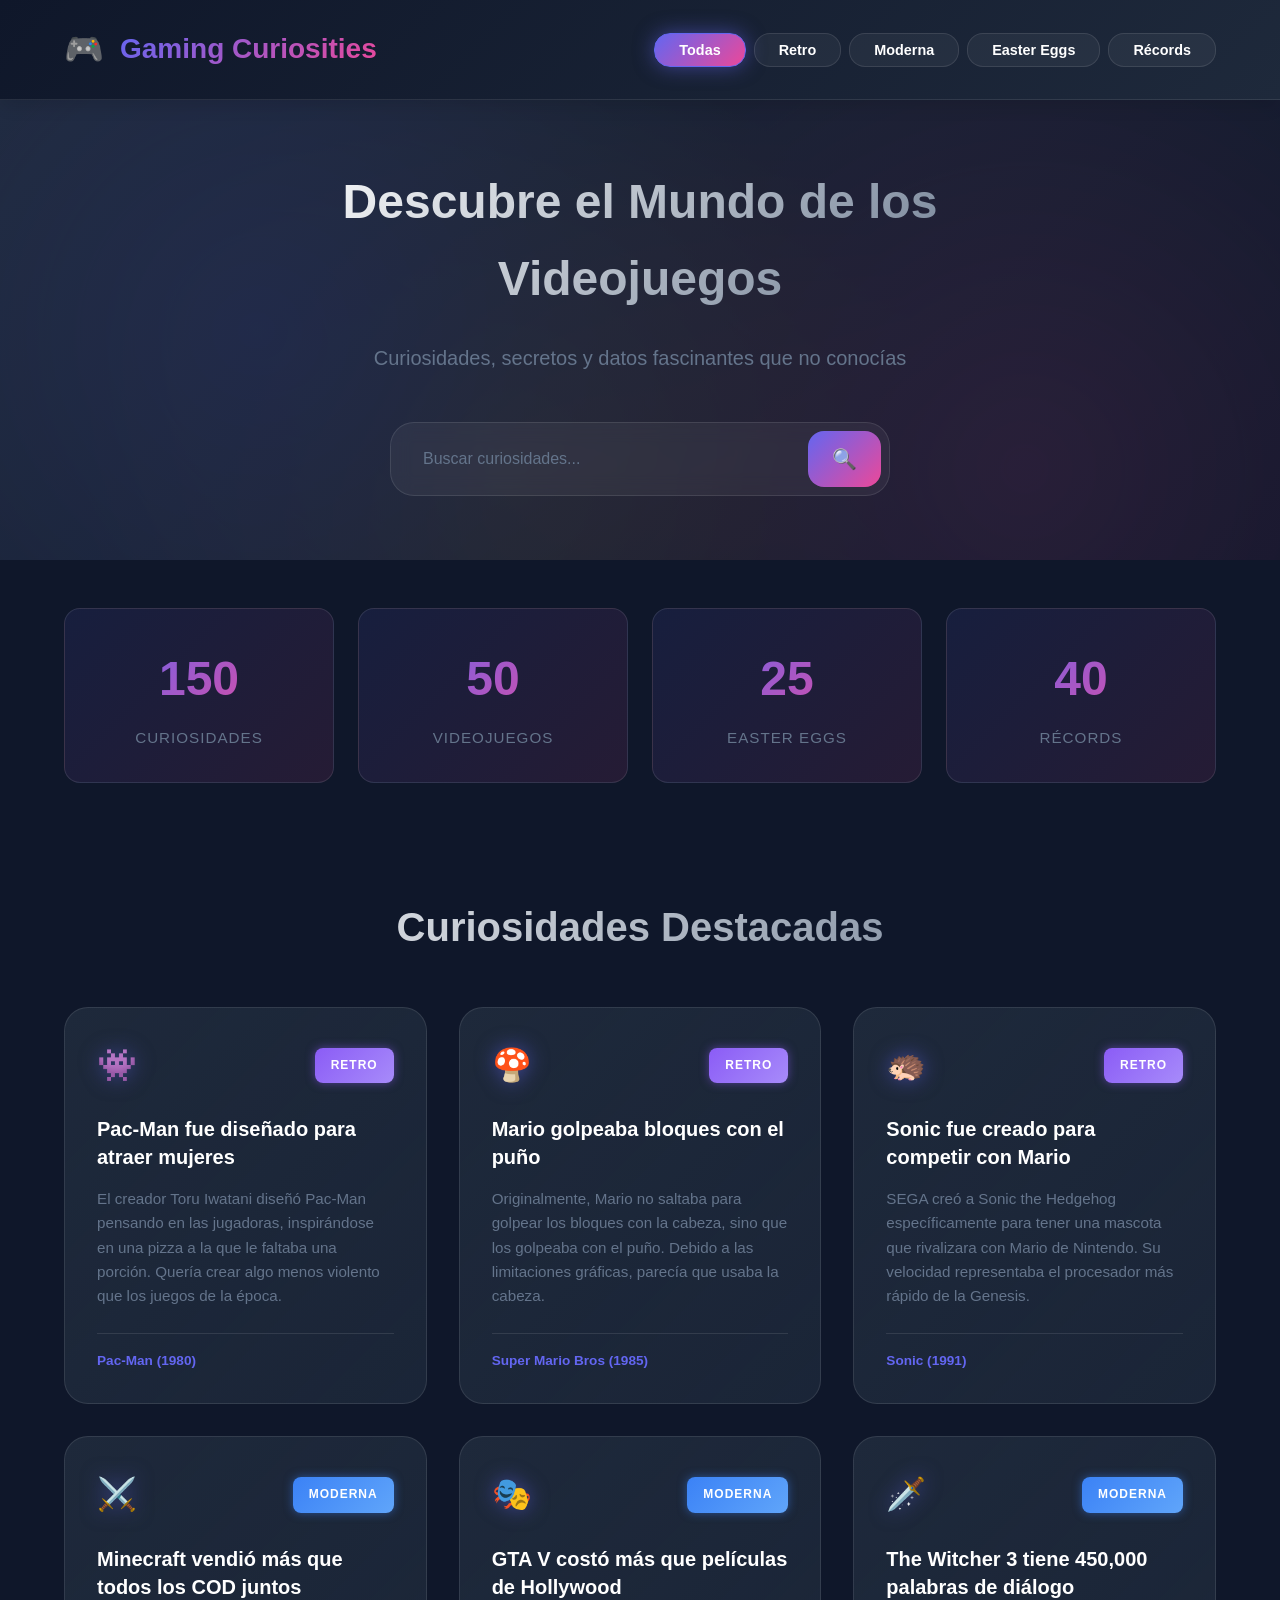
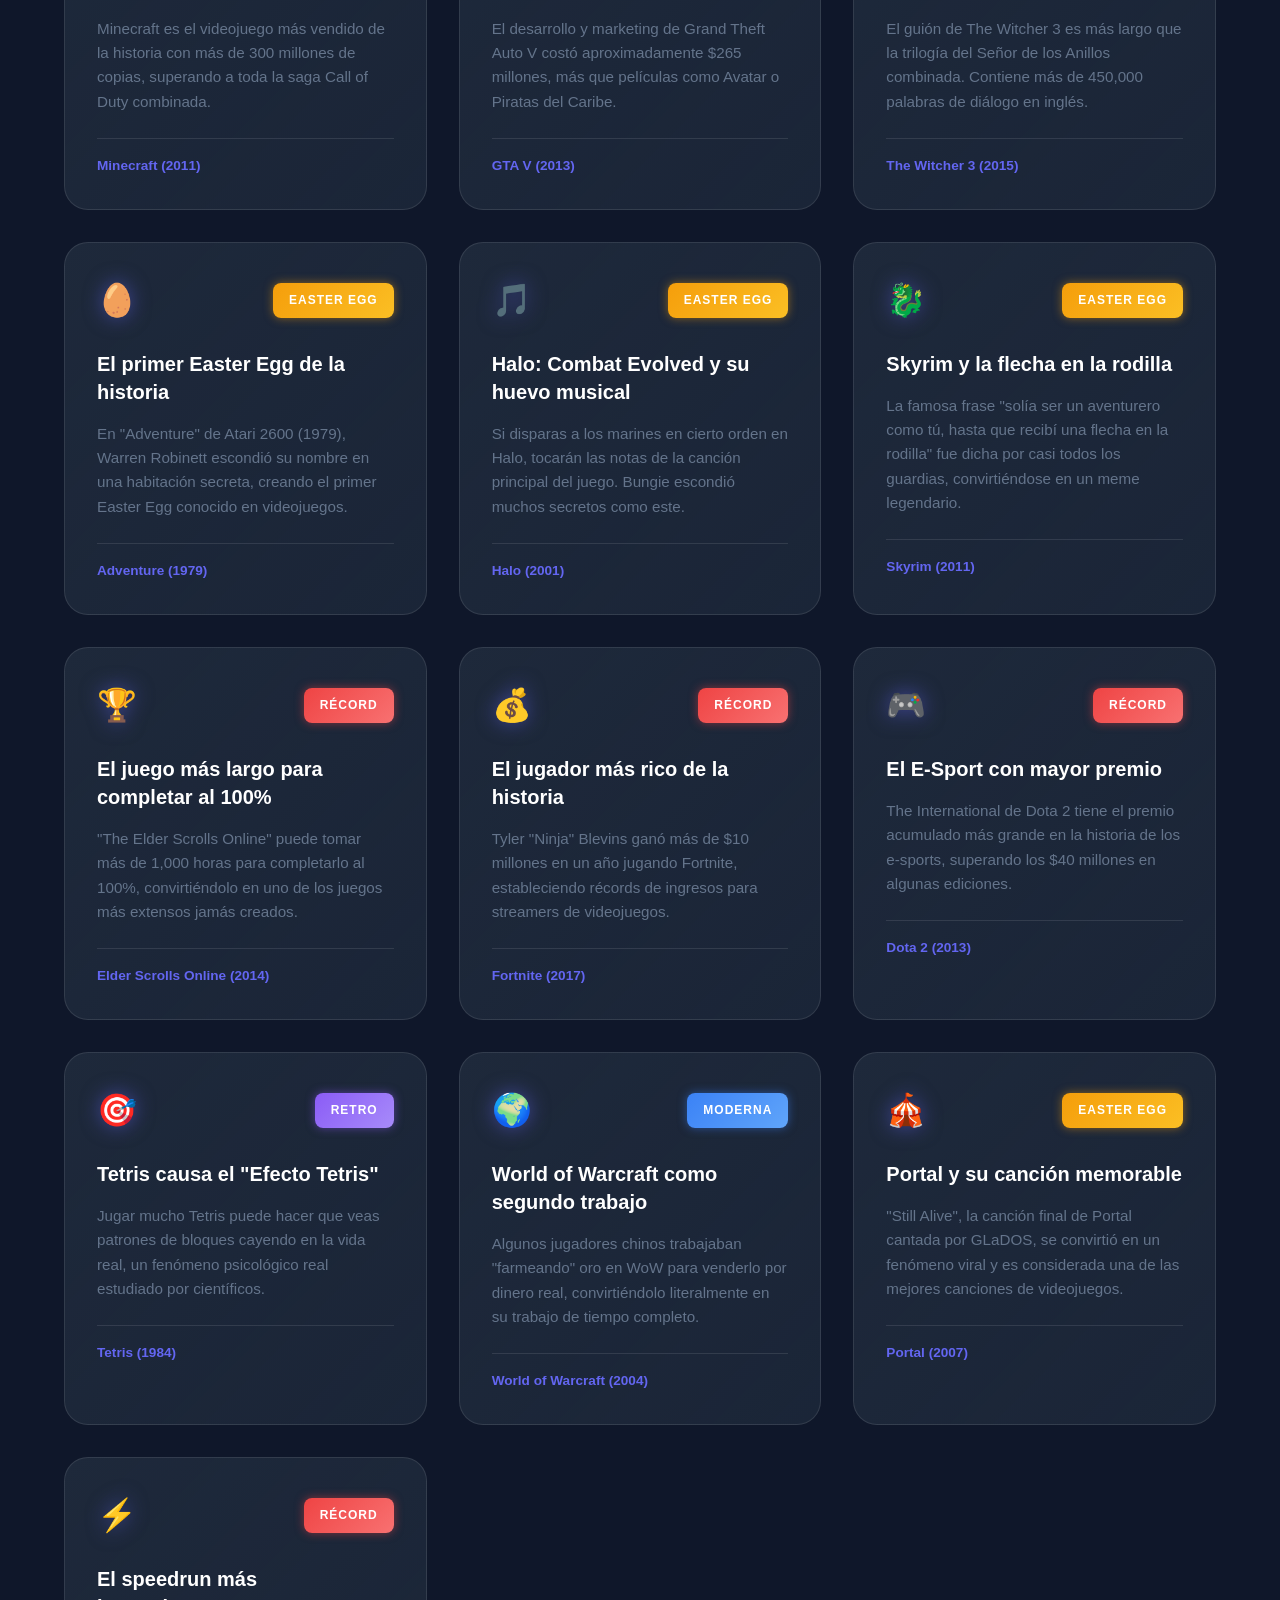
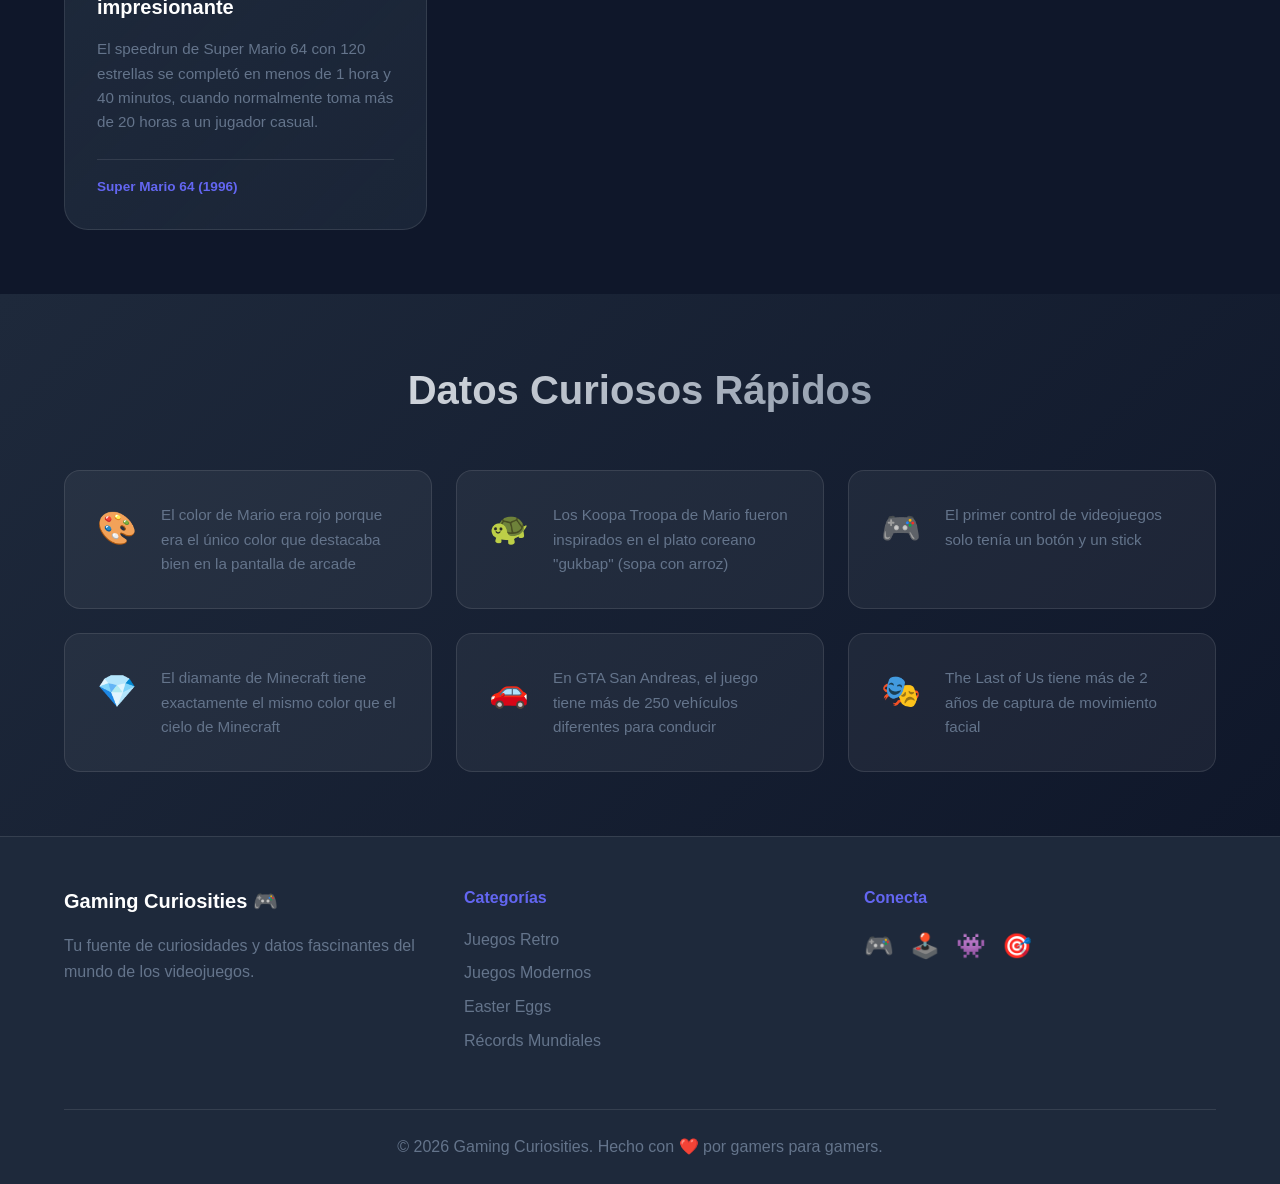
==== index.html @ dd55f145 "Agregar juegos: BLOOD RITE, PRISMA y web de curiosidades" ====
<!DOCTYPE html>
<html lang="es">
<head>
    <meta charset="UTF-8">
    <meta name="viewport" content="width=device-width, initial-scale=1.0">
    <title>Curiosidades de Videojuegos 🎮</title>
    <link rel="stylesheet" href="styles.css">
</head>
<body>
    <!-- Header -->
    <header class="header">
        <div class="container">
            <div class="logo">
                <span class="icon">🎮</span>
                <h1>Gaming Curiosities</h1>
            </div>
            <nav class="nav">
                <button class="nav-btn active" data-category="all">Todas</button>
                <button class="nav-btn" data-category="retro">Retro</button>
                <button class="nav-btn" data-category="moderna">Moderna</button>
                <button class="nav-btn" data-category="easter-eggs">Easter Eggs</button>
                <button class="nav-btn" data-category="records">Récords</button>
            </nav>
        </div>
    </header>

    <!-- Hero Section -->
    <section class="hero">
        <div class="hero-content">
            <h2 class="hero-title">Descubre el Mundo de los Videojuegos</h2>
            <p class="hero-subtitle">Curiosidades, secretos y datos fascinantes que no conocías</p>
            <div class="search-box">
                <input type="text" id="searchInput" placeholder="Buscar curiosidades..." />
                <button id="searchBtn">🔍</button>
            </div>
        </div>
        <div class="hero-background"></div>
    </section>

    <!-- Stats Section -->
    <section class="stats">
        <div class="container">
            <div class="stat-item">
                <span class="stat-number" data-target="150">0</span>
                <span class="stat-label">Curiosidades</span>
            </div>
            <div class="stat-item">
                <span class="stat-number" data-target="50">0</span>
                <span class="stat-label">Videojuegos</span>
            </div>
            <div class="stat-item">
                <span class="stat-number" data-target="25">0</span>
                <span class="stat-label">Easter Eggs</span>
            </div>
            <div class="stat-item">
                <span class="stat-number" data-target="40">0</span>
                <span class="stat-label">Récords</span>
            </div>
        </div>
    </section>

    <!-- Curiosities Grid -->
    <section class="curiosities">
        <div class="container">
            <h2 class="section-title">Curiosidades Destacadas</h2>
            
            <div class="grid" id="curiositiesGrid">
                <!-- Retro Gaming -->
                <div class="card" data-category="retro">
                    <div class="card-header">
                        <span class="card-icon">👾</span>
                        <span class="card-tag retro">Retro</span>
                    </div>
                    <h3 class="card-title">Pac-Man fue diseñado para atraer mujeres</h3>
                    <p class="card-description">
                        El creador Toru Iwatani diseñó Pac-Man pensando en las jugadoras, inspirándose en una pizza a la que le faltaba una porción. Quería crear algo menos violento que los juegos de la época.
                    </p>
                    <div class="card-footer">
                        <span class="game-name">Pac-Man (1980)</span>
                    </div>
                </div>

                <div class="card" data-category="retro">
                    <div class="card-header">
                        <span class="card-icon">🍄</span>
                        <span class="card-tag retro">Retro</span>
                    </div>
                    <h3 class="card-title">Mario golpeaba bloques con el puño</h3>
                    <p class="card-description">
                        Originalmente, Mario no saltaba para golpear los bloques con la cabeza, sino que los golpeaba con el puño. Debido a las limitaciones gráficas, parecía que usaba la cabeza.
                    </p>
                    <div class="card-footer">
                        <span class="game-name">Super Mario Bros (1985)</span>
                    </div>
                </div>

                <div class="card" data-category="retro">
                    <div class="card-header">
                        <span class="card-icon">🦔</span>
                        <span class="card-tag retro">Retro</span>
                    </div>
                    <h3 class="card-title">Sonic fue creado para competir con Mario</h3>
                    <p class="card-description">
                        SEGA creó a Sonic the Hedgehog específicamente para tener una mascota que rivalizara con Mario de Nintendo. Su velocidad representaba el procesador más rápido de la Genesis.
                    </p>
                    <div class="card-footer">
                        <span class="game-name">Sonic (1991)</span>
                    </div>
                </div>

                <!-- Modern Gaming -->
                <div class="card" data-category="moderna">
                    <div class="card-header">
                        <span class="card-icon">⚔️</span>
                        <span class="card-tag moderna">Moderna</span>
                    </div>
                    <h3 class="card-title">Minecraft vendió más que todos los COD juntos</h3>
                    <p class="card-description">
                        Minecraft es el videojuego más vendido de la historia con más de 300 millones de copias, superando a toda la saga Call of Duty combinada.
                    </p>
                    <div class="card-footer">
                        <span class="game-name">Minecraft (2011)</span>
                    </div>
                </div>

                <div class="card" data-category="moderna">
                    <div class="card-header">
                        <span class="card-icon">🎭</span>
                        <span class="card-tag moderna">Moderna</span>
                    </div>
                    <h3 class="card-title">GTA V costó más que películas de Hollywood</h3>
                    <p class="card-description">
                        El desarrollo y marketing de Grand Theft Auto V costó aproximadamente $265 millones, más que películas como Avatar o Piratas del Caribe.
                    </p>
                    <div class="card-footer">
                        <span class="game-name">GTA V (2013)</span>
                    </div>
                </div>

                <div class="card" data-category="moderna">
                    <div class="card-header">
                        <span class="card-icon">🗡️</span>
                        <span class="card-tag moderna">Moderna</span>
                    </div>
                    <h3 class="card-title">The Witcher 3 tiene 450,000 palabras de diálogo</h3>
                    <p class="card-description">
                        El guión de The Witcher 3 es más largo que la trilogía del Señor de los Anillos combinada. Contiene más de 450,000 palabras de diálogo en inglés.
                    </p>
                    <div class="card-footer">
                        <span class="game-name">The Witcher 3 (2015)</span>
                    </div>
                </div>

                <!-- Easter Eggs -->
                <div class="card" data-category="easter-eggs">
                    <div class="card-header">
                        <span class="card-icon">🥚</span>
                        <span class="card-tag easter">Easter Egg</span>
                    </div>
                    <h3 class="card-title">El primer Easter Egg de la historia</h3>
                    <p class="card-description">
                        En "Adventure" de Atari 2600 (1979), Warren Robinett escondió su nombre en una habitación secreta, creando el primer Easter Egg conocido en videojuegos.
                    </p>
                    <div class="card-footer">
                        <span class="game-name">Adventure (1979)</span>
                    </div>
                </div>

                <div class="card" data-category="easter-eggs">
                    <div class="card-header">
                        <span class="card-icon">🎵</span>
                        <span class="card-tag easter">Easter Egg</span>
                    </div>
                    <h3 class="card-title">Halo: Combat Evolved y su huevo musical</h3>
                    <p class="card-description">
                        Si disparas a los marines en cierto orden en Halo, tocarán las notas de la canción principal del juego. Bungie escondió muchos secretos como este.
                    </p>
                    <div class="card-footer">
                        <span class="game-name">Halo (2001)</span>
                    </div>
                </div>

                <div class="card" data-category="easter-eggs">
                    <div class="card-header">
                        <span class="card-icon">🐉</span>
                        <span class="card-tag easter">Easter Egg</span>
                    </div>
                    <h3 class="card-title">Skyrim y la flecha en la rodilla</h3>
                    <p class="card-description">
                        La famosa frase "solía ser un aventurero como tú, hasta que recibí una flecha en la rodilla" fue dicha por casi todos los guardias, convirtiéndose en un meme legendario.
                    </p>
                    <div class="card-footer">
                        <span class="game-name">Skyrim (2011)</span>
                    </div>
                </div>

                <!-- Records -->
                <div class="card" data-category="records">
                    <div class="card-header">
                        <span class="card-icon">🏆</span>
                        <span class="card-tag record">Récord</span>
                    </div>
                    <h3 class="card-title">El juego más largo para completar al 100%</h3>
                    <p class="card-description">
                        "The Elder Scrolls Online" puede tomar más de 1,000 horas para completarlo al 100%, convirtiéndolo en uno de los juegos más extensos jamás creados.
                    </p>
                    <div class="card-footer">
                        <span class="game-name">Elder Scrolls Online (2014)</span>
                    </div>
                </div>

                <div class="card" data-category="records">
                    <div class="card-header">
                        <span class="card-icon">💰</span>
                        <span class="card-tag record">Récord</span>
                    </div>
                    <h3 class="card-title">El jugador más rico de la historia</h3>
                    <p class="card-description">
                        Tyler "Ninja" Blevins ganó más de $10 millones en un año jugando Fortnite, estableciendo récords de ingresos para streamers de videojuegos.
                    </p>
                    <div class="card-footer">
                        <span class="game-name">Fortnite (2017)</span>
                    </div>
                </div>

                <div class="card" data-category="records">
                    <div class="card-header">
                        <span class="card-icon">🎮</span>
                        <span class="card-tag record">Récord</span>
                    </div>
                    <h3 class="card-title">El E-Sport con mayor premio</h3>
                    <p class="card-description">
                        The International de Dota 2 tiene el premio acumulado más grande en la historia de los e-sports, superando los $40 millones en algunas ediciones.
                    </p>
                    <div class="card-footer">
                        <span class="game-name">Dota 2 (2013)</span>
                    </div>
                </div>

                <!-- More curiosities -->
                <div class="card" data-category="retro">
                    <div class="card-header">
                        <span class="card-icon">🎯</span>
                        <span class="card-tag retro">Retro</span>
                    </div>
                    <h3 class="card-title">Tetris causa el "Efecto Tetris"</h3>
                    <p class="card-description">
                        Jugar mucho Tetris puede hacer que veas patrones de bloques cayendo en la vida real, un fenómeno psicológico real estudiado por científicos.
                    </p>
                    <div class="card-footer">
                        <span class="game-name">Tetris (1984)</span>
                    </div>
                </div>

                <div class="card" data-category="moderna">
                    <div class="card-header">
                        <span class="card-icon">🌍</span>
                        <span class="card-tag moderna">Moderna</span>
                    </div>
                    <h3 class="card-title">World of Warcraft como segundo trabajo</h3>
                    <p class="card-description">
                        Algunos jugadores chinos trabajaban "farmeando" oro en WoW para venderlo por dinero real, convirtiéndolo literalmente en su trabajo de tiempo completo.
                    </p>
                    <div class="card-footer">
                        <span class="game-name">World of Warcraft (2004)</span>
                    </div>
                </div>

                <div class="card" data-category="easter-eggs">
                    <div class="card-header">
                        <span class="card-icon">🎪</span>
                        <span class="card-tag easter">Easter Egg</span>
                    </div>
                    <h3 class="card-title">Portal y su canción memorable</h3>
                    <p class="card-description">
                        "Still Alive", la canción final de Portal cantada por GLaDOS, se convirtió en un fenómeno viral y es considerada una de las mejores canciones de videojuegos.
                    </p>
                    <div class="card-footer">
                        <span class="game-name">Portal (2007)</span>
                    </div>
                </div>

                <div class="card" data-category="records">
                    <div class="card-header">
                        <span class="card-icon">⚡</span>
                        <span class="card-tag record">Récord</span>
                    </div>
                    <h3 class="card-title">El speedrun más impresionante</h3>
                    <p class="card-description">
                        El speedrun de Super Mario 64 con 120 estrellas se completó en menos de 1 hora y 40 minutos, cuando normalmente toma más de 20 horas a un jugador casual.
                    </p>
                    <div class="card-footer">
                        <span class="game-name">Super Mario 64 (1996)</span>
                    </div>
                </div>
            </div>

            <div class="no-results" id="noResults" style="display: none;">
                <span class="no-results-icon">🔍</span>
                <h3>No se encontraron curiosidades</h3>
                <p>Intenta con otros términos de búsqueda</p>
            </div>
        </div>
    </section>

    <!-- Fun Facts Section -->
    <section class="fun-facts">
        <div class="container">
            <h2 class="section-title">Datos Curiosos Rápidos</h2>
            <div class="facts-grid">
                <div class="fact-item">
                    <span class="fact-icon">🎨</span>
                    <p>El color de Mario era rojo porque era el único color que destacaba bien en la pantalla de arcade</p>
                </div>
                <div class="fact-item">
                    <span class="fact-icon">🐢</span>
                    <p>Los Koopa Troopa de Mario fueron inspirados en el plato coreano "gukbap" (sopa con arroz)</p>
                </div>
                <div class="fact-item">
                    <span class="fact-icon">🎮</span>
                    <p>El primer control de videojuegos solo tenía un botón y un stick</p>
                </div>
                <div class="fact-item">
                    <span class="fact-icon">💎</span>
                    <p>El diamante de Minecraft tiene exactamente el mismo color que el cielo de Minecraft</p>
                </div>
                <div class="fact-item">
                    <span class="fact-icon">🚗</span>
                    <p>En GTA San Andreas, el juego tiene más de 250 vehículos diferentes para conducir</p>
                </div>
                <div class="fact-item">
                    <span class="fact-icon">🎭</span>
                    <p>The Last of Us tiene más de 2 años de captura de movimiento facial</p>
                </div>
            </div>
        </div>
    </section>

    <!-- Footer -->
    <footer class="footer">
        <div class="container">
            <div class="footer-content">
                <div class="footer-section">
                    <h3>Gaming Curiosities 🎮</h3>
                    <p>Tu fuente de curiosidades y datos fascinantes del mundo de los videojuegos.</p>
                </div>
                <div class="footer-section">
                    <h4>Categorías</h4>
                    <ul>
                        <li>Juegos Retro</li>
                        <li>Juegos Modernos</li>
                        <li>Easter Eggs</li>
                        <li>Récords Mundiales</li>
                    </ul>
                </div>
                <div class="footer-section">
                    <h4>Conecta</h4>
                    <div class="social-icons">
                        <span class="social-icon">🎮</span>
                        <span class="social-icon">🕹️</span>
                        <span class="social-icon">👾</span>
                        <span class="social-icon">🎯</span>
                    </div>
                </div>
            </div>
            <div class="footer-bottom">
                <p>&copy; 2026 Gaming Curiosities. Hecho con ❤️ por gamers para gamers.</p>
            </div>
        </div>
    </footer>

    <script src="script.js"></script>
</body>
</html>
---- styles.css ----
/* ===== RESET & BASE STYLES ===== */
* {
    margin: 0;
    padding: 0;
    box-sizing: border-box;
}

:root {
    /* Colors */
    --primary: #6366f1;
    --primary-dark: #4f46e5;
    --secondary: #ec4899;
    --accent: #f59e0b;
    --success: #10b981;
    --dark: #0f172a;
    --dark-light: #1e293b;
    --gray: #64748b;
    --light: #f1f5f9;
    --white: #ffffff;
    
    /* Category colors */
    --retro: #8b5cf6;
    --moderna: #3b82f6;
    --easter: #f59e0b;
    --record: #ef4444;
    
    /* Spacing */
    --spacing-xs: 0.5rem;
    --spacing-sm: 1rem;
    --spacing-md: 1.5rem;
    --spacing-lg: 2rem;
    --spacing-xl: 3rem;
    --spacing-2xl: 4rem;
    
    /* Typography */
    --font-primary: -apple-system, BlinkMacSystemFont, 'Segoe UI', Roboto, Oxygen, Ubuntu, Cantarell, sans-serif;
    
    /* Shadows */
    --shadow-sm: 0 1px 2px 0 rgb(0 0 0 / 0.05);
    --shadow-md: 0 4px 6px -1px rgb(0 0 0 / 0.1);
    --shadow-lg: 0 10px 15px -3px rgb(0 0 0 / 0.1);
    --shadow-xl: 0 20px 25px -5px rgb(0 0 0 / 0.1);
    
    /* Border radius */
    --radius-sm: 0.375rem;
    --radius-md: 0.5rem;
    --radius-lg: 1rem;
    --radius-xl: 1.5rem;
    
    /* Transitions */
    --transition: all 0.3s cubic-bezier(0.4, 0, 0.2, 1);
}

body {
    font-family: var(--font-primary);
    background: var(--dark);
    color: var(--white);
    line-height: 1.6;
    overflow-x: hidden;
}

.container {
    max-width: 1200px;
    margin: 0 auto;
    padding: 0 var(--spacing-md);
}

/* ===== HEADER ===== */
.header {
    background: linear-gradient(135deg, var(--dark) 0%, var(--dark-light) 100%);
    padding: var(--spacing-md) 0;
    position: sticky;
    top: 0;
    z-index: 1000;
    backdrop-filter: blur(10px);
    border-bottom: 1px solid rgba(255, 255, 255, 0.1);
    box-shadow: var(--shadow-lg);
}

.header .container {
    display: flex;
    justify-content: space-between;
    align-items: center;
    flex-wrap: wrap;
    gap: var(--spacing-md);
}

.logo {
    display: flex;
    align-items: center;
    gap: var(--spacing-sm);
}

.logo .icon {
    font-size: 2rem;
    animation: float 3s ease-in-out infinite;
}

@keyframes float {
    0%, 100% { transform: translateY(0px); }
    50% { transform: translateY(-10px); }
}

.logo h1 {
    font-size: 1.75rem;
    font-weight: 800;
    background: linear-gradient(135deg, var(--primary) 0%, var(--secondary) 100%);
    -webkit-background-clip: text;
    -webkit-text-fill-color: transparent;
    background-clip: text;
}

.nav {
    display: flex;
    gap: var(--spacing-xs);
    flex-wrap: wrap;
}

.nav-btn {
    background: rgba(255, 255, 255, 0.05);
    border: 1px solid rgba(255, 255, 255, 0.1);
    color: var(--white);
    padding: var(--spacing-xs) var(--spacing-md);
    border-radius: var(--radius-lg);
    cursor: pointer;
    font-size: 0.9rem;
    font-weight: 600;
    transition: var(--transition);
    position: relative;
    overflow: hidden;
}

.nav-btn::before {
    content: '';
    position: absolute;
    top: 0;
    left: -100%;
    width: 100%;
    height: 100%;
    background: linear-gradient(90deg, transparent, rgba(255, 255, 255, 0.1), transparent);
    transition: left 0.5s;
}

.nav-btn:hover::before {
    left: 100%;
}

.nav-btn:hover {
    background: rgba(255, 255, 255, 0.1);
    border-color: var(--primary);
    transform: translateY(-2px);
}

.nav-btn.active {
    background: linear-gradient(135deg, var(--primary) 0%, var(--secondary) 100%);
    border-color: var(--primary);
    box-shadow: 0 0 20px rgba(99, 102, 241, 0.5);
}

/* ===== HERO SECTION ===== */
.hero {
    position: relative;
    padding: var(--spacing-2xl) 0;
    background: linear-gradient(135deg, var(--dark-light) 0%, var(--dark) 100%);
    overflow: hidden;
}

.hero-background {
    position: absolute;
    top: 0;
    left: 0;
    width: 100%;
    height: 100%;
    opacity: 0.1;
    background: 
        radial-gradient(circle at 20% 50%, var(--primary) 0%, transparent 50%),
        radial-gradient(circle at 80% 80%, var(--secondary) 0%, transparent 50%),
        radial-gradient(circle at 40% 80%, var(--accent) 0%, transparent 50%);
    animation: pulse 10s ease-in-out infinite;
}

@keyframes pulse {
    0%, 100% { opacity: 0.1; }
    50% { opacity: 0.2; }
}

.hero-content {
    position: relative;
    z-index: 1;
    text-align: center;
    max-width: 800px;
    margin: 0 auto;
    padding: 0 var(--spacing-md);
}

.hero-title {
    font-size: 3rem;
    font-weight: 900;
    margin-bottom: var(--spacing-md);
    background: linear-gradient(135deg, var(--white) 0%, var(--gray) 100%);
    -webkit-background-clip: text;
    -webkit-text-fill-color: transparent;
    background-clip: text;
    animation: slideDown 0.8s ease-out;
}

@keyframes slideDown {
    from {
        opacity: 0;
        transform: translateY(-30px);
    }
    to {
        opacity: 1;
        transform: translateY(0);
    }
}

.hero-subtitle {
    font-size: 1.25rem;
    color: var(--gray);
    margin-bottom: var(--spacing-xl);
    animation: slideDown 0.8s ease-out 0.2s both;
}

.search-box {
    display: flex;
    max-width: 500px;
    margin: 0 auto;
    background: rgba(255, 255, 255, 0.05);
    border: 1px solid rgba(255, 255, 255, 0.1);
    border-radius: var(--radius-xl);
    padding: var(--spacing-xs);
    backdrop-filter: blur(10px);
    animation: slideDown 0.8s ease-out 0.4s both;
}

.search-box input {
    flex: 1;
    background: transparent;
    border: none;
    color: var(--white);
    font-size: 1rem;
    padding: var(--spacing-sm) var(--spacing-md);
    outline: none;
}

.search-box input::placeholder {
    color: var(--gray);
}

.search-box button {
    background: linear-gradient(135deg, var(--primary) 0%, var(--secondary) 100%);
    border: none;
    color: var(--white);
    padding: var(--spacing-sm) var(--spacing-md);
    border-radius: var(--radius-lg);
    cursor: pointer;
    font-size: 1.25rem;
    transition: var(--transition);
}

.search-box button:hover {
    transform: scale(1.1);
    box-shadow: 0 0 20px rgba(99, 102, 241, 0.5);
}

/* ===== STATS SECTION ===== */
.stats {
    padding: var(--spacing-xl) 0;
    background: var(--dark);
}

.stats .container {
    display: grid;
    grid-template-columns: repeat(auto-fit, minmax(200px, 1fr));
    gap: var(--spacing-md);
}

.stat-item {
    text-align: center;
    padding: var(--spacing-lg);
    background: linear-gradient(135deg, rgba(99, 102, 241, 0.1) 0%, rgba(236, 72, 153, 0.1) 100%);
    border: 1px solid rgba(255, 255, 255, 0.1);
    border-radius: var(--radius-lg);
    transition: var(--transition);
}

.stat-item:hover {
    transform: translateY(-5px);
    box-shadow: var(--shadow-xl);
    border-color: var(--primary);
}

.stat-number {
    display: block;
    font-size: 3rem;
    font-weight: 900;
    background: linear-gradient(135deg, var(--primary) 0%, var(--secondary) 100%);
    -webkit-background-clip: text;
    -webkit-text-fill-color: transparent;
    background-clip: text;
    margin-bottom: var(--spacing-xs);
}

.stat-label {
    display: block;
    color: var(--gray);
    font-size: 0.95rem;
    text-transform: uppercase;
    letter-spacing: 1px;
}

/* ===== CURIOSITIES SECTION ===== */
.curiosities {
    padding: var(--spacing-2xl) 0;
    background: var(--dark);
}

.section-title {
    font-size: 2.5rem;
    font-weight: 800;
    text-align: center;
    margin-bottom: var(--spacing-xl);
    background: linear-gradient(135deg, var(--white) 0%, var(--gray) 100%);
    -webkit-background-clip: text;
    -webkit-text-fill-color: transparent;
    background-clip: text;
}

.grid {
    display: grid;
    grid-template-columns: repeat(auto-fill, minmax(320px, 1fr));
    gap: var(--spacing-lg);
}

.card {
    background: linear-gradient(135deg, var(--dark-light) 0%, rgba(30, 41, 59, 0.8) 100%);
    border: 1px solid rgba(255, 255, 255, 0.1);
    border-radius: var(--radius-xl);
    padding: var(--spacing-lg);
    transition: var(--transition);
    position: relative;
    overflow: hidden;
    animation: fadeIn 0.5s ease-out;
}

@keyframes fadeIn {
    from {
        opacity: 0;
        transform: translateY(20px);
    }
    to {
        opacity: 1;
        transform: translateY(0);
    }
}

.card::before {
    content: '';
    position: absolute;
    top: 0;
    left: 0;
    width: 100%;
    height: 100%;
    background: linear-gradient(135deg, rgba(99, 102, 241, 0.1) 0%, rgba(236, 72, 153, 0.1) 100%);
    opacity: 0;
    transition: var(--transition);
}

.card:hover::before {
    opacity: 1;
}

.card:hover {
    transform: translateY(-10px);
    box-shadow: 0 20px 40px rgba(0, 0, 0, 0.5);
    border-color: var(--primary);
}

.card-header {
    display: flex;
    justify-content: space-between;
    align-items: center;
    margin-bottom: var(--spacing-md);
}

.card-icon {
    font-size: 2rem;
    filter: drop-shadow(0 0 10px rgba(99, 102, 241, 0.5));
}

.card-tag {
    padding: var(--spacing-xs) var(--spacing-sm);
    border-radius: var(--radius-md);
    font-size: 0.75rem;
    font-weight: 700;
    text-transform: uppercase;
    letter-spacing: 1px;
}

.card-tag.retro {
    background: linear-gradient(135deg, var(--retro) 0%, #a78bfa 100%);
    box-shadow: 0 0 10px rgba(139, 92, 246, 0.5);
}

.card-tag.moderna {
    background: linear-gradient(135deg, var(--moderna) 0%, #60a5fa 100%);
    box-shadow: 0 0 10px rgba(59, 130, 246, 0.5);
}

.card-tag.easter {
    background: linear-gradient(135deg, var(--easter) 0%, #fbbf24 100%);
    box-shadow: 0 0 10px rgba(245, 158, 11, 0.5);
}

.card-tag.record {
    background: linear-gradient(135deg, var(--record) 0%, #f87171 100%);
    box-shadow: 0 0 10px rgba(239, 68, 68, 0.5);
}

.card-title {
    font-size: 1.25rem;
    font-weight: 700;
    margin-bottom: var(--spacing-sm);
    color: var(--white);
    line-height: 1.4;
}

.card-description {
    color: var(--gray);
    font-size: 0.95rem;
    line-height: 1.6;
    margin-bottom: var(--spacing-md);
}

.card-footer {
    display: flex;
    justify-content: space-between;
    align-items: center;
    padding-top: var(--spacing-sm);
    border-top: 1px solid rgba(255, 255, 255, 0.1);
}

.game-name {
    color: var(--primary);
    font-size: 0.85rem;
    font-weight: 600;
}

/* ===== NO RESULTS ===== */
.no-results {
    text-align: center;
    padding: var(--spacing-2xl);
    background: rgba(255, 255, 255, 0.05);
    border: 2px dashed rgba(255, 255, 255, 0.1);
    border-radius: var(--radius-xl);
}

.no-results-icon {
    font-size: 4rem;
    display: block;
    margin-bottom: var(--spacing-md);
    opacity: 0.5;
}

.no-results h3 {
    font-size: 1.5rem;
    margin-bottom: var(--spacing-sm);
}

.no-results p {
    color: var(--gray);
}

/* ===== FUN FACTS SECTION ===== */
.fun-facts {
    padding: var(--spacing-2xl) 0;
    background: linear-gradient(135deg, var(--dark-light) 0%, var(--dark) 100%);
}

.facts-grid {
    display: grid;
    grid-template-columns: repeat(auto-fit, minmax(300px, 1fr));
    gap: var(--spacing-md);
    margin-top: var(--spacing-xl);
}

.fact-item {
    background: rgba(255, 255, 255, 0.05);
    border: 1px solid rgba(255, 255, 255, 0.1);
    border-radius: var(--radius-lg);
    padding: var(--spacing-lg);
    display: flex;
    gap: var(--spacing-md);
    align-items: flex-start;
    transition: var(--transition);
}

.fact-item:hover {
    background: rgba(255, 255, 255, 0.08);
    transform: translateX(10px);
    border-color: var(--primary);
}

.fact-icon {
    font-size: 2rem;
    flex-shrink: 0;
}

.fact-item p {
    color: var(--gray);
    font-size: 0.95rem;
    line-height: 1.6;
}

/* ===== FOOTER ===== */
.footer {
    background: var(--dark-light);
    padding: var(--spacing-xl) 0 var(--spacing-md);
    border-top: 1px solid rgba(255, 255, 255, 0.1);
}

.footer-content {
    display: grid;
    grid-template-columns: repeat(auto-fit, minmax(250px, 1fr));
    gap: var(--spacing-xl);
    margin-bottom: var(--spacing-xl);
}

.footer-section h3 {
    margin-bottom: var(--spacing-sm);
    font-size: 1.25rem;
}

.footer-section h4 {
    margin-bottom: var(--spacing-sm);
    color: var(--primary);
}

.footer-section p {
    color: var(--gray);
    line-height: 1.6;
}

.footer-section ul {
    list-style: none;
}

.footer-section ul li {
    color: var(--gray);
    margin-bottom: var(--spacing-xs);
    cursor: pointer;
    transition: var(--transition);
}

.footer-section ul li:hover {
    color: var(--white);
    padding-left: var(--spacing-xs);
}

.social-icons {
    display: flex;
    gap: var(--spacing-sm);
}

.social-icon {
    font-size: 1.5rem;
    cursor: pointer;
    transition: var(--transition);
}

.social-icon:hover {
    transform: scale(1.2) rotate(10deg);
}

.footer-bottom {
    text-align: center;
    padding-top: var(--spacing-md);
    border-top: 1px solid rgba(255, 255, 255, 0.1);
    color: var(--gray);
}

/* ===== RESPONSIVE DESIGN ===== */
@media (max-width: 768px) {
    .hero-title {
        font-size: 2rem;
    }
    
    .hero-subtitle {
        font-size: 1rem;
    }
    
    .section-title {
        font-size: 1.75rem;
    }
    
    .grid {
        grid-template-columns: 1fr;
    }
    
    .header .container {
        flex-direction: column;
    }
    
    .logo h1 {
        font-size: 1.5rem;
    }
    
    .nav {
        width: 100%;
        justify-content: center;
    }
    
    .stat-number {
        font-size: 2rem;
    }
}

@media (max-width: 480px) {
    .hero-title {
        font-size: 1.5rem;
    }
    
    .nav-btn {
        font-size: 0.8rem;
        padding: var(--spacing-xs) var(--spacing-sm);
    }
    
    .card {
        padding: var(--spacing-md);
    }
    
    .facts-grid {
        grid-template-columns: 1fr;
    }
}

/* ===== ANIMATIONS ===== */
@keyframes glow {
    0%, 100% {
        box-shadow: 0 0 20px rgba(99, 102, 241, 0.5);
    }
    50% {
        box-shadow: 0 0 40px rgba(236, 72, 153, 0.8);
    }
}

/* ===== UTILITY CLASSES ===== */
.hidden {
    display: none !important;
}

.fade-in {
    animation: fadeIn 0.5s ease-out;
}

.slide-up {
    animation: slideUp 0.5s ease-out;
}

@keyframes slideUp {
    from {
        opacity: 0;
        transform: translateY(30px);
    }
    to {
        opacity: 1;
        transform: translateY(0);
    }
}
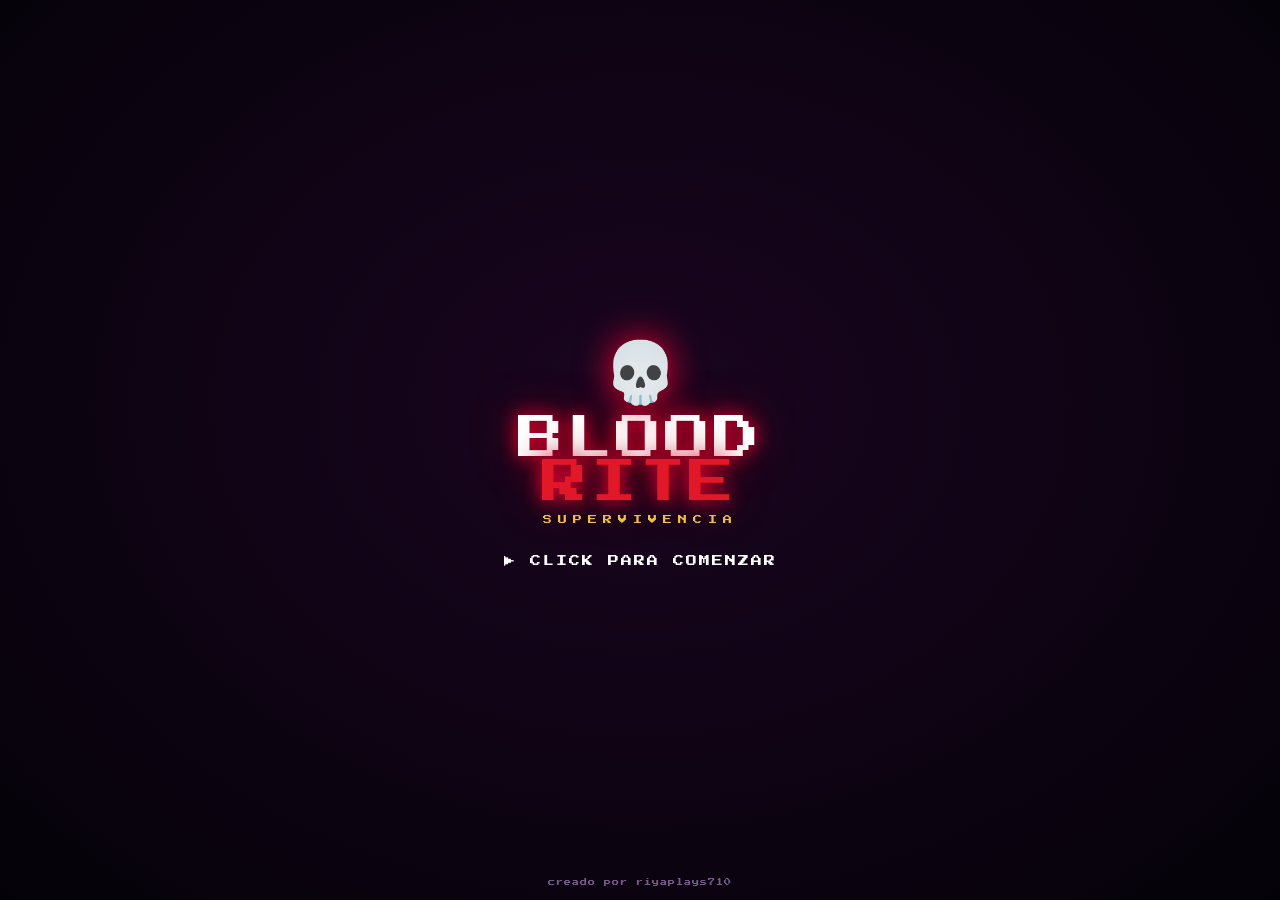
==== commit cf71e69d: "Tabla de kills (ranking local top 20 con nombre), modo pantalla completa (boton + tecla F, ideal par" ====
--- a/index.html
+++ b/index.html
@@ -1,374 +1,2359 @@
 <!DOCTYPE html>
 <html lang="es">
 <head>
-    <meta charset="UTF-8">
-    <meta name="viewport" content="width=device-width, initial-scale=1.0">
-    <title>Curiosidades de Videojuegos 🎮</title>
-    <link rel="stylesheet" href="styles.css">
+<meta charset="UTF-8">
+<meta name="viewport" content="width=device-width,initial-scale=1">
+<title>BLOOD RITE</title>
+<style>
+@import url('https://fonts.googleapis.com/css2?family=Press+Start+2P&display=swap');
+:root{--blood:#c0182e;--gold:#f0c040;--panel:rgba(8,4,14,.96);--border:#3a1228;--text:#f0dce0;--cyan:#44ccff;--green:#44dd88;}
+*{margin:0;padding:0;box-sizing:border-box;image-rendering:pixelated;}
+html,body{width:100%;height:100%;overflow:hidden;background:#000;font-family:'Press Start 2P',monospace;color:var(--text);font-size:10px;}
+.screen{display:none;position:fixed;inset:0;align-items:center;justify-content:center;flex-direction:column;}
+.screen.active{display:flex;}
+#screen-intro{background:radial-gradient(ellipse at 50% 55%,#1a0520,#060309);overflow:hidden;}
+#intro-canvas{position:absolute;inset:0;pointer-events:none;}
+.ic{position:relative;z-index:2;display:flex;flex-direction:column;align-items:center;gap:13px;}
+.logo-main{font-size:clamp(32px,5.5vw,56px);color:var(--blood);text-shadow:0 0 32px var(--blood),6px 6px 0 #000;line-height:1.1;letter-spacing:2px;text-align:center;}
+.logo-main span{color:var(--gold);text-shadow:0 0 24px var(--gold),5px 5px 0 #000;}
+.logo-sub{font-size:10px;color:var(--gold);letter-spacing:7px;}
+.logo-ver{font-size:7px;color:#664466;letter-spacing:3px;}
+.skull-a{font-size:32px;animation:floatY 2.2s ease-in-out infinite;}
+@keyframes floatY{0%,100%{transform:translateY(0) rotate(-3deg);}50%{transform:translateY(-10px) rotate(3deg);}}
+.pxbtn{font-family:'Press Start 2P',monospace;cursor:pointer;border:2px solid #555;background:transparent;color:#888;padding:8px 15px;font-size:7px;transition:all .12s;}
+.pxbtn:hover{border-color:#aaa;color:#ddd;}
+.start-btn{font-size:13px;padding:14px 34px;border:3px solid var(--gold);color:var(--gold);}
+.start-btn:hover{background:var(--gold);color:#000;}
+.map-prev{display:flex;gap:10px;}
+.mc{width:80px;height:52px;border:2px solid #333;display:flex;flex-direction:column;align-items:center;justify-content:center;gap:4px;font-size:6px;color:#666;}
+.mc.active{border-color:var(--gold);color:var(--gold);}
+.mc.unlocked{border-color:#558855;color:#88cc88;}
+.mc.locked{opacity:.3;}
+#screen-select{background:radial-gradient(ellipse at 50% 40%,#160a20,#060309);gap:13px;}
+.sel-title{font-size:13px;color:var(--gold);letter-spacing:3px;text-shadow:0 0 14px var(--gold);}
+.char-cards{display:flex;gap:12px;flex-wrap:wrap;justify-content:center;max-width:980px;}
+.char-card{width:148px;background:var(--panel);border:3px solid var(--border);padding:13px 10px;cursor:pointer;transition:all .14s;display:flex;flex-direction:column;align-items:center;gap:7px;position:relative;overflow:hidden;}
+.char-card::before{content:'';position:absolute;inset:0;opacity:0;transition:opacity .2s;}
+.char-card.knight::before{background:radial-gradient(ellipse at 50% 60%,rgba(100,150,255,.18),transparent);}
+.char-card.mage::before{background:radial-gradient(ellipse at 50% 60%,rgba(180,100,255,.18),transparent);}
+.char-card.hunter::before{background:radial-gradient(ellipse at 50% 60%,rgba(100,220,120,.18),transparent);}
+.char-card.necro::before{background:radial-gradient(ellipse at 50% 60%,rgba(100,220,200,.18),transparent);}
+.char-card.templar::before{background:radial-gradient(ellipse at 50% 60%,rgba(255,220,120,.18),transparent);}
+.char-card.assassin::before{background:radial-gradient(ellipse at 50% 60%,rgba(255,80,120,.18),transparent);}
+.char-card.leon::before{background:radial-gradient(ellipse at 50% 60%,rgba(200,160,90,.18),transparent);}
+.char-card.snake::before{background:radial-gradient(ellipse at 50% 60%,rgba(120,180,100,.18),transparent);}
+.char-card.cristian::before{background:radial-gradient(ellipse at 50% 60%,rgba(220,40,30,.22),transparent);}
+.char-card.leon:hover{border-color:#c8a060;box-shadow:0 10px 24px rgba(200,160,90,.3);}
+.char-card.snake:hover{border-color:#88aa66;box-shadow:0 10px 24px rgba(120,180,100,.3);}
+#special-ind{display:none;align-items:center;gap:6px;background:rgba(15,5,20,.85);border:2px solid #44ccff;border-radius:8px;padding:4px 10px;font-size:7px;color:#cfefff;}
+#special-ind.ready{border-color:#44ffaa;box-shadow:0 0 10px rgba(68,255,170,.5);color:#bfffe0;}
+#special-ind .si-ico{font-size:14px;}
+.char-card:hover::before{opacity:1;}
+.char-card:hover{transform:translateY(-6px);}
+.char-card.knight:hover{border-color:#6699ff;box-shadow:0 10px 24px rgba(80,120,255,.3);}
+.char-card.mage:hover{border-color:#cc77ff;box-shadow:0 10px 24px rgba(160,80,255,.3);}
+.char-card.hunter:hover{border-color:#44ee88;box-shadow:0 10px 24px rgba(80,220,100,.3);}
+.char-card.necro:hover{border-color:#44ddcc;box-shadow:0 10px 24px rgba(60,200,180,.3);}
+.char-card.templar:hover{border-color:#ffdd66;box-shadow:0 10px 24px rgba(255,220,120,.25);}
+.char-card.assassin:hover{border-color:#ff5577;box-shadow:0 10px 24px rgba(255,80,120,.3);}
+.char-preview{height:68px;display:flex;align-items:flex-end;justify-content:center;}
+.char-name{font-size:9px;color:var(--gold);}
+.char-class{font-size:6px;color:#777;letter-spacing:2px;}
+.char-desc{font-size:6px;color:#aaa;line-height:1.9;text-align:center;}
+.cstats{width:100%;display:flex;flex-direction:column;gap:4px;}
+.sr{display:flex;align-items:center;gap:5px;font-size:5px;color:#888;}
+.sbg{flex:1;height:5px;background:#140814;}
+.sb{height:5px;border-radius:1px;}
+#screen-game{background:#000;}
+#game-canvas{position:absolute;inset:0;width:100%;height:100%;display:block;}
+#hud{position:fixed;top:0;left:0;right:0;z-index:20;padding:7px 16px;background:linear-gradient(to bottom,rgba(4,2,8,.96),rgba(4,2,8,0));display:flex;align-items:flex-start;gap:12px;pointer-events:none;}
+.hg{display:flex;flex-direction:column;gap:3px;}
+.hl{font-size:6px;color:#886688;letter-spacing:1px;}
+.bt{height:10px;border:1px solid rgba(100,40,60,.5);background:rgba(20,5,20,.85);position:relative;overflow:hidden;}
+.bf{height:100%;transition:width .09s linear;position:relative;}
+.bf::after{content:'';position:absolute;inset:0;background:linear-gradient(to bottom,rgba(255,255,255,.22),transparent);}
+#hp-b{background:linear-gradient(90deg,#8a0e1e,#d01828,#ff3040);position:relative;z-index:1;transition:width .05s linear;}
+#hp-ghost{position:absolute;left:0;top:0;height:100%;z-index:0;background:rgba(255,225,225,.6);transition:width .35s ease-out;border-radius:0;}
+#sh-b{background:repeating-linear-gradient(90deg,#12304f 0 4px,#18476f 4px 8px,#1f6595 8px 12px,#2b8dc7 12px 16px,#7be1ff 16px 20px);box-shadow:inset 0 -2px 0 rgba(0,0,0,.35),inset 0 2px 0 rgba(255,255,255,.08),0 0 12px rgba(85,187,255,.2)}
+#xp-b{background:linear-gradient(90deg,#3a0a88,#6622cc,#9944ff);}
+#mn-b{background:linear-gradient(90deg,#0a1a88,#1144cc,#2266ff);}
+.bt-txt{position:absolute;right:4px;top:50%;transform:translateY(-50%);font-size:5px;color:rgba(255,255,255,.88);white-space:nowrap;}
+.hv{font-size:7px;color:var(--gold);}
+#hud-mid{flex:1;display:flex;flex-direction:column;align-items:center;gap:3px;}
+#timer-v{font-size:12px;color:var(--text);letter-spacing:2px;}
+#map-hud{font-size:7px;color:var(--cyan);}
+#phase-hud{font-size:6px;color:#ff8844;}
+#coin-hud{font-size:7px;color:var(--gold);}
+#bot-hud{position:fixed;bottom:0;left:0;right:0;z-index:20;padding:6px 16px;background:linear-gradient(to top,rgba(4,2,8,.96),rgba(4,2,8,0));display:flex;align-items:flex-end;gap:10px;pointer-events:none;}
+#weapon-slots{display:flex;gap:5px;}
+.ws{width:40px;height:40px;border:2px solid rgba(60,20,40,.8);background:rgba(15,5,20,.88);display:flex;align-items:center;justify-content:center;font-size:18px;position:relative;}
+.ws.active{border-color:var(--gold);box-shadow:0 0 9px rgba(240,192,64,.3);}
+.ws-lbl{position:absolute;bottom:0;right:1px;font-size:5px;color:var(--gold);}
+.ws .cdov{position:absolute;inset:0;background:rgba(0,0,0,.65);transform-origin:bottom;pointer-events:none;}
+#pass-list{font-size:6px;color:#bbb;display:flex;gap:6px;}
+#bot-sp{flex:1;}
+#char-ind{font-size:6px;color:var(--gold);}
+#boss-bar-wrap{display:none;position:fixed;top:46px;left:50%;transform:translateX(-50%);width:min(480px,84vw);z-index:30;text-align:center;}
+#boss-bar-wrap.show{display:block;}
+#boss-name-lbl{font-size:8px;color:var(--blood);text-shadow:0 0 8px var(--blood);margin-bottom:4px;letter-spacing:2px;}
+#boss-bar-bg{width:100%;height:14px;background:#1a0000;border:2px solid #660010;}
+#boss-bar-fill{height:100%;background:linear-gradient(90deg,#660010,#cc0020,#ff2244,#ff8844);box-shadow:0 0 14px #cc0020,0 0 28px rgba(255,50,50,.4);transition:width .12s;}
+#wave-ann{position:fixed;top:68px;left:50%;transform:translateX(-50%);font-size:9px;color:#ff8844;opacity:0;transition:opacity .3s;pointer-events:none;z-index:25;background:rgba(4,2,8,.9);padding:6px 16px;border:1px solid #ff4400;white-space:nowrap;}
+#wave-ann.show{opacity:1;}
+#portal-ann{position:fixed;top:50%;left:50%;transform:translate(-50%,-50%);font-size:10px;color:#44ffcc;opacity:0;transition:opacity .4s;pointer-events:none;z-index:26;text-align:center;background:rgba(4,2,8,.92);padding:14px 26px;border:2px solid #44ffcc;white-space:pre-line;}
+#portal-ann.show{opacity:1;}
+#danger-flash{position:fixed;inset:0;pointer-events:none;z-index:18;opacity:0;background:radial-gradient(ellipse at 50% 50%,transparent 40%,rgba(200,0,0,.45) 100%);transition:opacity .5s;}
+#danger-flash.show{opacity:1;}
+#e-prompt{position:fixed;bottom:110px;left:50%;transform:translateX(-50%);font-size:8px;color:#fff;opacity:0;transition:opacity .2s;pointer-events:none;z-index:22;background:rgba(4,2,8,.9);padding:6px 14px;border:1px solid #aaa;}
+#e-prompt.show{opacity:1;}
+#minimap-ov{display:none;position:fixed;inset:0;background:rgba(0,0,0,.78);z-index:80;align-items:center;justify-content:center;gap:28px;flex-wrap:wrap;}
+#minimap-ov.show{display:flex;}
+#minimap-wrap{display:flex;flex-direction:column;align-items:center;gap:8px;}
+#minimap-title{font-size:9px;color:var(--gold);letter-spacing:3px;}
+#minimap-canvas{border:3px solid var(--border);}
+#minimap-legend{display:flex;gap:14px;font-size:6px;color:#aaa;}
+.ml-item{display:flex;align-items:center;gap:5px;}
+.ml-dot{width:10px;height:10px;border-radius:50%;}
+#minimap-hint{font-size:6px;color:#664466;}
+#stats-panel{background:var(--panel);border:3px solid var(--border);padding:18px 22px;display:flex;flex-direction:column;gap:9px;min-width:240px;}
+#stats-title{font-size:9px;color:var(--gold);border-bottom:1px solid var(--border);padding-bottom:6px;margin-bottom:3px;}
+.stat-line{display:flex;justify-content:space-between;font-size:6px;color:#ccc;gap:20px;}
+.stat-line span:last-child{color:var(--gold);}
+#map-trans{display:none;position:fixed;inset:0;background:#000;z-index:400;align-items:center;justify-content:center;flex-direction:column;gap:18px;}
+#map-trans.show{display:flex;}
+#mt-title{font-size:12px;color:var(--gold);text-shadow:0 0 18px var(--gold);}
+#mt-map{font-size:22px;color:var(--cyan);text-shadow:0 0 22px var(--cyan);}
+#mt-sub{font-size:8px;color:#886688;}
+#chest-ov{display:none;position:fixed;inset:0;background:rgba(0,0,0,.8);z-index:150;align-items:center;justify-content:center;}
+#chest-ov.show{display:flex;}
+#chest-pop{background:linear-gradient(160deg,#0e0818,#120c22,#0e0818);border:3px solid var(--gold);min-width:300px;max-width:420px;display:flex;flex-direction:column;overflow:hidden;box-shadow:0 0 70px rgba(240,192,64,.28);}
+.ch-hdr{padding:16px 20px 12px;background:linear-gradient(90deg,rgba(240,192,64,.12),rgba(240,192,64,.06));border-bottom:2px solid rgba(240,192,64,.3);display:flex;align-items:center;gap:12px;}
+.ch-icon{font-size:34px;animation:chBob .8s ease-in-out infinite alternate;}
+@keyframes chBob{from{transform:translateY(0) scale(1);}to{transform:translateY(-4px) scale(1.09);}}
+.ch-htxt{display:flex;flex-direction:column;gap:5px;}
+.ch-typelbl{font-size:6px;color:#aa8844;letter-spacing:3px;}
+.ch-itemname{font-size:10px;color:var(--gold);}
+.ch-cost{font-size:8px;color:var(--gold);}
+.ch-body{padding:14px 20px;}
+.ch-parts{display:flex;gap:5px;margin-bottom:10px;}
+.ch-part{width:8px;height:8px;border-radius:50%;animation:spkPop .5s ease-out both;}
+@keyframes spkPop{0%{transform:scale(0);opacity:0;}60%{transform:scale(1.5);opacity:1;}100%{transform:scale(1);opacity:.8;}}
+.ch-desc{font-size:7px;color:#ccc;line-height:2.2;}
+.ch-foot{padding:12px 20px 16px;display:flex;gap:9px;justify-content:flex-end;border-top:1px solid rgba(240,192,64,.15);}
+#chest-ok{font-family:'Press Start 2P',monospace;font-size:8px;background:linear-gradient(135deg,#c8a020,#f0c040);color:#000;border:none;padding:10px 22px;cursor:pointer;pointer-events:all;}
+#chest-ok:hover{box-shadow:0 0 18px rgba(240,192,64,.7);}
+#chest-skip{font-family:'Press Start 2P',monospace;font-size:7px;background:transparent;color:#666;border:1px solid #444;padding:9px 16px;cursor:pointer;pointer-events:all;}
+#chest-skip:hover{border-color:#888;color:#aaa;}
+#lu-ov{display:none;position:fixed;inset:0;background:rgba(0,0,0,.88);z-index:100;align-items:center;justify-content:center;flex-direction:column;gap:16px;}
+#lu-ov.show{display:flex;}
+#lu-title{font-size:17px;color:var(--gold);text-shadow:0 0 22px var(--gold);}
+#lu-sub{font-size:7px;color:#ccc;}
+#totem-ov{display:none;position:fixed;inset:0;background:rgba(10,2,20,.9);z-index:100;align-items:center;justify-content:center;flex-direction:column;gap:16px;}
+#totem-ov.show{display:flex;}
+#totem-title{font-size:15px;color:#c9a6ff;text-shadow:0 0 18px #b388ff;}
+#totem-sub{font-size:7px;color:#bba6cc;}
+#lu-cards{display:flex;gap:12px;flex-wrap:wrap;justify-content:center;}
+.ucard{width:148px;background:linear-gradient(160deg,#0e0818,#120c22);border:3px solid var(--border);padding:14px 10px;cursor:pointer;transition:all .12s;text-align:center;display:flex;flex-direction:column;gap:6px;align-items:center;}
+.ucard:hover{border-color:var(--gold);transform:translateY(-5px);box-shadow:0 8px 24px rgba(240,192,64,.2);}
+.ucard.r-rare{border-color:#7733dd;}.ucard.r-rare:hover{border-color:#bb66ff;}
+.ucard.r-epic{border-color:#cc3300;}.ucard.r-epic:hover{border-color:#ff7744;}
+.ucard.r-legendary{border-color:#ffcc00;box-shadow:0 0 16px rgba(255,204,0,.3);}.ucard.r-legendary:hover{border-color:#ffe066;box-shadow:0 0 28px rgba(255,204,0,.6);}
+.ucard-icon{font-size:22px;}.ucard-name{font-size:8px;color:var(--gold);}
+.ucard-rar{font-size:6px;letter-spacing:2px;padding:2px 6px;border:1px solid currentColor;}
+.ucard-desc{font-size:6px;color:#aaa;line-height:1.9;}
+#go-ov{display:none;position:fixed;inset:0;background:rgba(0,0,0,.94);z-index:200;align-items:center;justify-content:center;flex-direction:column;gap:12px;}
+#go-ov.show{display:flex;}
+#go-title{font-size:26px;color:var(--blood);text-shadow:0 0 20px var(--blood);}
+#go-stats{font-size:7px;color:#aaa;text-align:center;line-height:2.6;white-space:pre;border:1px solid #2a1020;padding:14px 22px;background:rgba(10,4,14,.8);}
+.gobtn{font-family:'Press Start 2P',monospace;font-size:9px;border:none;padding:10px 20px;cursor:pointer;}
+#gorestart-btn{background:linear-gradient(135deg,#880010,#cc0020);color:#fff;}
+#gomenu-btn{background:#1a0d20;color:var(--gold);border:2px solid var(--gold);}
+.gobtn:hover{filter:brightness(1.2);}
+.go-btns{display:flex;gap:10px;margin-top:6px;flex-wrap:wrap;justify-content:center;}
+#pause-ov{display:none;position:fixed;inset:0;background:rgba(0,0,0,.86);z-index:150;align-items:center;justify-content:center;flex-direction:column;gap:14px;}
+#pause-ov.show{display:flex;}
+#pause-title{font-size:20px;color:var(--gold);text-shadow:0 0 14px var(--gold);margin-bottom:6px;}
+.pause-btn{font-family:'Press Start 2P',monospace;font-size:8px;cursor:pointer;border:none;padding:10px 28px;width:240px;transition:all .12s;}
+.pause-btn:hover{filter:brightness(1.25);}
+#pbtn-resume{background:var(--green);color:#000;}
+#pbtn-restart{background:#aa2200;color:#fff;}
+#pbtn-menu{background:#1a0d20;color:var(--gold);border:2px solid var(--gold);}
+.dn{position:fixed;font-size:10px;color:#ff4444;pointer-events:none;z-index:80;animation:dnF .9s ease-out forwards;text-shadow:1px 1px 0 #000;}
+.dn.crit{font-size:17px;color:#ffee44;text-shadow:0 0 10px #ff8800,0 0 20px #ff4400,1px 1px 0 #000;}
+.dn.heal{color:#44ff88;}.dn.gold{color:#ffcc00;font-size:12px;}
+@keyframes dnF{0%{opacity:1;transform:translateY(0);}100%{opacity:0;transform:translateY(-48px);}}
+#scf{position:fixed;inset:0;opacity:0;pointer-events:none;z-index:300;transition:opacity .06s;}
+#scf.flash{opacity:.26;}
+/* ===== FASE 1: menu, opciones, FPS, HUD config ===== */
+.menu-list{display:flex;flex-direction:column;gap:9px;align-items:center;margin-top:4px;}
+.menu-btn{font-size:11px;padding:11px 30px;width:240px;border:2px solid #55304a;color:#caa;background:rgba(12,6,18,.6);letter-spacing:2px;}
+.menu-btn:hover{border-color:var(--gold);color:var(--gold);box-shadow:0 0 14px rgba(240,192,64,.25);}
+.menu-btn:disabled{opacity:.32;cursor:not-allowed;border-color:#332030;color:#665;box-shadow:none;}
+.menu-btn.start-btn{border-color:var(--gold);color:var(--gold);font-size:13px;}
+.menu-btn.start-btn:hover{background:var(--gold);color:#000;}
+#menu-maps{display:flex;gap:8px;margin-top:6px;}
+#menu-record{font-size:6px;color:#775;letter-spacing:2px;text-align:center;line-height:2.2;}
+#fps-counter{display:none;position:fixed;top:6px;right:8px;z-index:60;font-size:8px;color:#7fe07f;text-shadow:1px 1px 0 #000;pointer-events:none;letter-spacing:1px;}
+#fps-counter.show{display:block;}
+#fps-counter.warn{color:#ffcc44;}
+#fps-counter.bad{color:#ff5555;}
+/* HUD escalado y visibilidad */
+#hud{transform-origin:top left;transition:transform .15s;}
+#bot-hud{transform-origin:bottom left;transition:transform .15s;}
+body.hud-hide-top #hud{display:none!important;}
+body.hud-hide-bot #bot-hud{display:none!important;}
+/* Overlays de opciones / controles */
+.ovl{display:none;position:fixed;inset:0;background:rgba(4,2,10,.92);z-index:170;align-items:center;justify-content:center;flex-direction:column;gap:14px;}
+.ovl.show{display:flex;}
+.ovl-panel{background:linear-gradient(160deg,#0e0818,#120c22,#0e0818);border:3px solid var(--border);padding:20px 24px;min-width:340px;max-width:440px;display:flex;flex-direction:column;gap:12px;box-shadow:0 0 60px rgba(0,0,0,.6);max-height:86vh;overflow-y:auto;}
+.ovl-title{font-size:13px;color:var(--gold);letter-spacing:3px;text-align:center;text-shadow:0 0 12px var(--gold);border-bottom:1px solid var(--border);padding-bottom:10px;}
+.opt-row{display:flex;align-items:center;justify-content:space-between;gap:14px;font-size:7px;color:#cbb;}
+.opt-row .opt-lbl{flex:1;letter-spacing:1px;}
+.opt-ctrl{display:flex;align-items:center;gap:6px;}
+.tgl{font-family:'Press Start 2P',monospace;font-size:7px;cursor:pointer;border:2px solid #444;background:rgba(15,5,20,.8);color:#888;padding:6px 12px;min-width:64px;text-align:center;transition:all .1s;}
+.tgl.on{border-color:var(--green);color:var(--green);box-shadow:0 0 8px rgba(68,221,136,.3);}
+.tgl.off{border-color:#883344;color:#cc7788;}
+.stepbtn{font-family:'Press Start 2P',monospace;font-size:9px;cursor:pointer;border:2px solid #555;background:rgba(15,5,20,.8);color:#bbb;width:24px;height:24px;line-height:1;padding:0;}
+.stepbtn:hover{border-color:var(--gold);color:var(--gold);}
+.opt-val{font-size:7px;color:var(--gold);min-width:54px;text-align:center;}
+.ovl-foot{display:flex;gap:10px;justify-content:center;margin-top:6px;border-top:1px solid var(--border);padding-top:12px;}
+.ovl-foot .pxbtn{font-size:8px;padding:9px 18px;}
+.ctrl-line{display:flex;justify-content:space-between;font-size:7px;color:#cbb;gap:18px;line-height:2;}
+.ctrl-line span:last-child{color:var(--gold);}
+.opt-sec{font-size:6px;color:#886688;letter-spacing:2px;margin-top:4px;border-bottom:1px dashed #2a1830;padding-bottom:3px;}
+/* ===== FASE 2: cofres Megabonk, misiones, skins, objetos ===== */
+/* Rarezas */
+.r-common{--rc:#b8b8c0;}.r-rare{--rc:#3b9dff;}.r-epic:not(.ucard){--rc:#b455ff;}.r-legendary{--rc:#ffb000;}
+.r-mythic{--rc:#ff3df0;}
+.skin-card.r-mythic,.tome-card.r-mythic{animation:mythGlow 1.8s ease-in-out infinite;}
+@keyframes mythGlow{0%,100%{box-shadow:0 0 10px #ff3df0;border-color:#ff3df0;}50%{box-shadow:0 0 20px #7a3aff;border-color:#7a3aff;}}
+.skin-card.r-mythic .skin-rar{animation:mythHue 3s linear infinite;}
+@keyframes mythHue{0%{filter:hue-rotate(0deg);}100%{filter:hue-rotate(360deg);}}
+/* Cofre estilo Megabonk: secuencia animada (sacudida -> estallido -> revelado) */
+#chest-ov{perspective:800px;}
+#chest-stage{position:relative;width:340px;height:300px;display:flex;align-items:center;justify-content:center;}
+#chest-3d{font-size:120px;filter:drop-shadow(0 14px 18px rgba(0,0,0,.7));transition:transform .25s;will-change:transform;}
+#chest-3d.shaking{animation:chShake .12s infinite;}
+@keyframes chShake{0%{transform:translate(-4px,0) rotate(-3deg) scale(1.02);}25%{transform:translate(4px,-3px) rotate(3deg) scale(1.04);}50%{transform:translate(-3px,2px) rotate(-2deg) scale(1.05);}75%{transform:translate(3px,-2px) rotate(2deg) scale(1.03);}100%{transform:translate(-4px,0) rotate(-3deg) scale(1.02);}}
+#chest-3d.burst{animation:chBurst .5s ease-out forwards;}
+@keyframes chBurst{0%{transform:scale(1.05);}40%{transform:scale(1.5) translateY(-10px);}100%{transform:scale(0) translateY(-60px);opacity:0;}}
+#chest-beam{position:absolute;width:200px;height:200px;border-radius:50%;background:radial-gradient(circle,var(--rc,#fff) 0%,transparent 70%);opacity:0;pointer-events:none;mix-blend-mode:screen;}
+#chest-beam.go{animation:beamPulse 1.1s ease-out forwards;}
+@keyframes beamPulse{0%{opacity:0;transform:scale(.2);}30%{opacity:.95;transform:scale(1.3);}100%{opacity:.25;transform:scale(2.6);}}
+#chest-rays{position:absolute;width:520px;height:520px;opacity:0;pointer-events:none;background:conic-gradient(from 0deg,transparent 0deg,var(--rc,#fff) 6deg,transparent 12deg,transparent 30deg,var(--rc,#fff) 36deg,transparent 42deg,transparent 60deg,var(--rc,#fff) 66deg,transparent 72deg,transparent 90deg,var(--rc,#fff) 96deg,transparent 102deg,transparent 120deg,var(--rc,#fff) 126deg,transparent 132deg,transparent 180deg,var(--rc,#fff) 186deg,transparent 192deg,transparent 240deg,var(--rc,#fff) 246deg,transparent 252deg,transparent 300deg,var(--rc,#fff) 306deg,transparent 312deg);}
+#chest-rays.go{animation:raySpin 2.4s linear forwards;}
+@keyframes raySpin{0%{opacity:0;transform:rotate(0) scale(.4);}25%{opacity:.5;}100%{opacity:.18;transform:rotate(160deg) scale(1.3);}}
+#chest-reveal{position:absolute;display:flex;flex-direction:column;align-items:center;gap:8px;opacity:0;transform:scale(.3);}
+#chest-reveal.go{animation:revealPop .55s cubic-bezier(.2,1.5,.4,1) forwards;}
+@keyframes revealPop{0%{opacity:0;transform:scale(.3) rotate(-8deg);}70%{opacity:1;transform:scale(1.18) rotate(3deg);}100%{opacity:1;transform:scale(1) rotate(0);}}
+#cr-icon{font-size:74px;filter:drop-shadow(0 0 16px var(--rc));animation:crFloat 1.4s ease-in-out infinite alternate;}
+@keyframes crFloat{from{transform:translateY(0);}to{transform:translateY(-7px);}}
+#cr-rar{font-size:10px;letter-spacing:3px;color:var(--rc);text-shadow:0 0 12px var(--rc);}
+#cr-name{font-size:11px;color:#fff;text-align:center;max-width:300px;line-height:1.6;}
+#cr-lines{font-size:7px;color:#cfeacf;text-align:center;line-height:2.2;}
+#cr-cost{font-size:8px;color:var(--gold);}
+#chest-actions{position:absolute;bottom:6px;display:flex;gap:10px;}
+#chest-actions .pxbtn{font-size:8px;padding:9px 18px;}
+.rarity-flash{position:fixed;inset:0;z-index:149;pointer-events:none;opacity:0;background:radial-gradient(circle at center,var(--rc,#fff) 0%,transparent 65%);}
+.rarity-flash.go{animation:rarFlash .6s ease-out;}
+@keyframes rarFlash{0%{opacity:0;}25%{opacity:.55;}100%{opacity:0;}}
+/* Toasts (misiones/recompensas) */
+#toast-wrap{position:fixed;top:42px;left:50%;transform:translateX(-50%);z-index:200;display:flex;flex-direction:column;gap:8px;align-items:center;pointer-events:none;}
+.toast{background:linear-gradient(135deg,rgba(14,8,24,.96),rgba(22,14,38,.96));border:2px solid var(--rc,var(--gold));padding:10px 18px;display:flex;align-items:center;gap:10px;box-shadow:0 0 26px var(--rc,rgba(240,192,64,.4));animation:toastIn .4s ease-out,toastOut .5s ease-in forwards;animation-delay:0s,3.4s;max-width:420px;}
+@keyframes toastIn{from{opacity:0;transform:translateY(-24px) scale(.9);}to{opacity:1;transform:translateY(0) scale(1);}}
+@keyframes toastOut{to{opacity:0;transform:translateY(-18px);}}
+.toast .t-ico{font-size:24px;}
+.toast .t-txt{display:flex;flex-direction:column;gap:3px;}
+.toast .t-ttl{font-size:8px;color:var(--rc,var(--gold));letter-spacing:1px;}
+.toast .t-sub{font-size:7px;color:#ddd;}
+/* Pantallas de misiones / skins / codex (lista con scroll) */
+.list-scroll{display:flex;flex-direction:column;gap:9px;overflow-y:auto;max-height:64vh;padding-right:6px;}
+.mission-card{display:flex;align-items:center;gap:12px;border:2px solid #2a1c38;background:rgba(14,8,22,.7);padding:10px 14px;}
+.mission-card.done{border-color:var(--green);background:rgba(10,26,16,.6);}
+.mission-card .m-ico{font-size:26px;}
+.mission-card .m-body{flex:1;display:flex;flex-direction:column;gap:4px;}
+.mission-card .m-name{font-size:8px;color:#fff;}
+.mission-card .m-name .m-diff{color:#ff5566;margin-left:6px;}
+.mission-card .m-desc{font-size:6px;color:#aa99bb;line-height:1.8;}
+.mission-card .m-reward{font-size:6px;color:var(--gold);}
+.m-prog-bg{height:7px;background:#1a0e2a;margin-top:3px;border:1px solid #2a1c38;}
+.m-prog-fill{height:100%;background:linear-gradient(90deg,#7a3aff,#b388ff);}
+.mission-card.done .m-prog-fill{background:var(--green);}
+.m-check{font-size:18px;color:var(--green);}
+.skin-grid{display:flex;flex-wrap:wrap;gap:10px;justify-content:center;overflow-y:auto;max-height:62vh;}
+.skin-card{width:96px;border:2px solid var(--rc,#444);background:rgba(12,7,20,.8);padding:10px 6px;display:flex;flex-direction:column;align-items:center;gap:6px;cursor:pointer;transition:transform .1s;}
+.skin-card:hover{transform:translateY(-3px);}
+.skin-card.locked{opacity:.45;filter:grayscale(.7);cursor:not-allowed;}
+.skin-card.equipped{box-shadow:0 0 16px var(--rc);border-width:3px;}
+.skin-orb{width:46px;height:46px;border-radius:50%;display:flex;align-items:center;justify-content:center;font-size:24px;box-shadow:inset 0 0 14px rgba(0,0,0,.5),0 0 14px var(--rc);}
+.skin-nm{font-size:6px;color:#fff;text-align:center;line-height:1.5;}
+.skin-rar{font-size:5px;color:var(--rc);letter-spacing:1px;}
+.skin-eq-lbl{font-size:5px;color:var(--green);}
+.skin-lock-lbl{font-size:5px;color:#cc6677;text-align:center;line-height:1.5;}
+/* Selector de skin en seleccion de heroe */
+#skin-strip{display:flex;gap:8px;justify-content:center;flex-wrap:wrap;margin:8px 0;}
+.skin-mini{width:34px;height:34px;border-radius:50%;display:flex;align-items:center;justify-content:center;font-size:16px;border:2px solid var(--rc,#444);cursor:pointer;box-shadow:0 0 8px var(--rc);}
+.skin-mini.sel{border-width:3px;transform:scale(1.12);}
+.skin-mini.locked{opacity:.4;filter:grayscale(1);cursor:not-allowed;box-shadow:none;}
+/* ===== FASE 3: tomos, armas, sinergias ===== */
+#tome-slots{display:flex;gap:8px;justify-content:center;margin:6px 0;}
+.tome-slot{width:48px;height:48px;border:2px dashed #44306a;background:rgba(12,7,20,.7);display:flex;align-items:center;justify-content:center;font-size:22px;border-radius:6px;position:relative;}
+.tome-slot.filled{border-style:solid;border-color:var(--rc,#7a3aff);box-shadow:0 0 12px var(--rc,#7a3aff);cursor:pointer;}
+.tome-slot .ts-x{position:absolute;top:-6px;right:-6px;font-size:8px;background:#a11;color:#fff;border-radius:50%;width:14px;height:14px;line-height:14px;text-align:center;}
+.tome-grid{display:flex;flex-wrap:wrap;gap:8px;justify-content:center;overflow-y:auto;max-height:50vh;}
+.tome-card{width:118px;border:2px solid var(--rc,#444);background:rgba(12,7,20,.8);padding:8px 7px;display:flex;flex-direction:column;gap:4px;cursor:pointer;transition:transform .1s;}
+.tome-card:hover{transform:translateY(-2px);}
+.tome-card.equipped{box-shadow:0 0 14px var(--rc);border-width:3px;}
+.tome-card.disabled{opacity:.4;cursor:not-allowed;}
+.tome-card .tc-top{display:flex;align-items:center;gap:6px;}
+.tome-card .tc-ico{font-size:18px;}
+.tome-card .tc-nm{font-size:7px;color:#fff;line-height:1.4;}
+.tome-card .tc-rar{font-size:5px;color:var(--rc);letter-spacing:1px;}
+.tome-card .tc-desc{font-size:6px;color:#bca9d0;line-height:1.7;}
+.tome-card .tc-syn{font-size:5px;color:#66dd99;letter-spacing:1px;}
+.wtag{display:inline-block;font-size:5px;padding:1px 4px;border-radius:3px;background:#241636;color:#b9a;margin-left:3px;}
+#wpx-list{display:flex;flex-direction:column;gap:6px;overflow-y:auto;max-height:60vh;}
+.wpx-row{display:flex;align-items:center;gap:10px;border:1px solid #2a1c38;background:rgba(14,8,22,.6);padding:7px 10px;font-size:7px;color:#ddd;}
+.wpx-row .wpx-ico{font-size:18px;}
+.wpx-row .wpx-nm{flex:1;color:#fff;}
+.wpx-row .wpx-st{color:#9fd;font-size:6px;}
+.wpx-row.disabled{opacity:.5;filter:grayscale(.6);}
+/* ===== FASE 5: pulido de UI (brillos, flujo, ornamentos) ===== */
+.bf::before{content:'';position:absolute;top:0;bottom:0;width:38px;background:linear-gradient(90deg,transparent,rgba(255,255,255,.32),transparent);animation:barShine 2.8s linear infinite;pointer-events:none;}
+@keyframes barShine{0%{left:-40px;}60%{left:120%;}100%{left:120%;}}
+#hp-b{box-shadow:0 0 10px rgba(255,48,64,.4),inset 0 -2px 0 rgba(0,0,0,.3);}
+#xp-b{background:linear-gradient(90deg,#3a0a88,#6622cc,#9944ff,#6622cc,#3a0a88);background-size:220% 100%;animation:xpFlow 3.2s linear infinite;box-shadow:0 0 9px rgba(150,68,255,.4);}
+@keyframes xpFlow{0%{background-position:0 0;}100%{background-position:220% 0;}}
+#mn-b{box-shadow:0 0 8px rgba(40,110,255,.4);}
+.ovl-panel{position:relative;}
+.ovl-panel::before,.ovl-panel::after{content:'';position:absolute;width:14px;height:14px;border:2px solid var(--gold);opacity:.7;pointer-events:none;}
+.ovl-panel::before{top:5px;left:5px;border-right:none;border-bottom:none;}
+.ovl-panel::after{bottom:5px;right:5px;border-left:none;border-top:none;}
+.menu-btn,.pause-btn{position:relative;overflow:hidden;}
+.menu-btn::after{content:'';position:absolute;top:0;left:-60%;width:50%;height:100%;background:linear-gradient(90deg,transparent,rgba(255,255,255,.12),transparent);transform:skewX(-20deg);transition:left .5s;pointer-events:none;}
+.menu-btn:hover::after{left:130%;}
+#minimap-canvas{box-shadow:0 0 30px rgba(120,60,180,.4),inset 0 0 20px rgba(0,0,0,.6);border-image:linear-gradient(135deg,var(--gold),#7a3aff,var(--gold)) 1;}
+/* ===== FASE 7: tienda y logros ===== */
+.shop-row{display:flex;align-items:center;gap:12px;border:1px solid #2a1c38;background:rgba(14,8,22,.6);padding:9px 12px;}
+.shop-ico{font-size:22px;}
+.shop-body{flex:1;display:flex;flex-direction:column;gap:3px;}
+.shop-nm{font-size:8px;color:#fff;}
+.shop-lv{font-size:6px;color:#9a7;margin-left:4px;}
+.shop-desc{font-size:6px;color:#aa99bb;}
+.shop-buy{font-family:'Press Start 2P',monospace;font-size:7px;cursor:pointer;border:2px solid var(--gold);background:rgba(40,28,8,.7);color:var(--gold);padding:7px 10px;white-space:nowrap;}
+.shop-buy:hover{background:var(--gold);color:#000;}
+.shop-buy.no{opacity:.4;border-color:#665;color:#776;cursor:not-allowed;}
+.shop-max{font-size:7px;color:var(--green);letter-spacing:1px;}
+.ach-card{display:flex;align-items:center;gap:12px;border:2px solid #2a1c38;background:rgba(14,8,22,.6);padding:9px 12px;opacity:.6;}
+.ach-card.done{opacity:1;border-color:var(--gold);background:rgba(30,22,6,.5);}
+.ach-ico{font-size:24px;}
+.ach-body{flex:1;display:flex;flex-direction:column;gap:3px;}
+.ach-nm{font-size:8px;color:#fff;}
+.ach-desc{font-size:6px;color:#aa99bb;line-height:1.6;}
+.ach-chk{font-size:18px;color:var(--gold);}
+/* FASE 8: combo */
+#combo-ind{display:none;position:fixed;top:62px;left:50%;transform:translateX(-50%);z-index:55;color:#ffcc33;text-shadow:0 0 12px #ff6600,2px 2px 0 #000;pointer-events:none;letter-spacing:2px;font-family:'Press Start 2P',monospace;}
+#combo-ind.show{display:block;animation:comboPop .18s ease-out;}
+@keyframes comboPop{0%{transform:translateX(-50%) scale(1.35);}100%{transform:translateX(-50%) scale(1);}}
+/* FASE 9: bestiario */
+.dex-hdr{font-size:8px;color:var(--gold);letter-spacing:2px;margin:8px 0 2px;border-bottom:1px solid #2a1c38;padding-bottom:4px;}
+.dex-grid{display:flex;flex-wrap:wrap;gap:7px;}
+.dex-card{width:78px;border:1px solid #2a1c38;background:rgba(14,8,22,.6);padding:7px 4px;display:flex;flex-direction:column;align-items:center;gap:4px;}
+.dex-card.boss{border-color:rgba(255,180,60,.5);}
+.dex-card.unseen{opacity:.5;filter:grayscale(.8);}
+.dex-emo{font-size:22px;}
+.dex-nm{font-size:5px;color:#cbb;text-align:center;line-height:1.4;}
+.dex-card.boss .dex-nm{color:var(--gold);}
+/* crédito del autor (abajo a la derecha del menú) */
+#credit-tag{position:absolute;right:12px;bottom:10px;z-index:10;font-size:7px;color:#7a5c8a;letter-spacing:1px;text-shadow:1px 1px 0 #000;pointer-events:none;opacity:.8;}
+/* === RETOQUES FINALES: splash + tutorial === */
+#splash{position:fixed;inset:0;z-index:500;background:radial-gradient(ellipse at 50% 45%,#1a0520,#040208);display:flex;flex-direction:column;align-items:center;justify-content:center;gap:10px;cursor:pointer;transition:opacity .5s;}
+#splash.hide{opacity:0;pointer-events:none;}
+#splash-skull{font-size:60px;animation:splashBob 1.6s ease-in-out infinite alternate;filter:drop-shadow(0 0 18px #ff0033);}
+@keyframes splashBob{from{transform:translateY(0)}to{transform:translateY(-10px)}}
+#splash-logo{font-size:46px;line-height:.95;color:#fff;text-align:center;letter-spacing:3px;text-shadow:0 0 18px #ff0033,0 0 40px #88001a;}
+#splash-logo span{color:#e01828;}
+#splash-sub{font-size:9px;color:var(--gold);letter-spacing:6px;}
+#splash-press{margin-top:22px;font-size:11px;color:#fff;letter-spacing:2px;animation:pressBlink 1.1s steps(2) infinite;}
+@keyframes pressBlink{50%{opacity:.25}}
+#splash-cred{position:absolute;bottom:14px;font-size:7px;color:#7a5c8a;letter-spacing:1px;}
+#tut-ov{display:none;position:fixed;inset:0;z-index:130;background:rgba(4,2,10,.92);align-items:center;justify-content:center;}
+#tut-ov.show{display:flex;}
+#tut-panel{background:linear-gradient(160deg,#0e0818,#140c24,#0e0818);border:3px solid var(--gold);padding:22px 26px;min-width:340px;max-width:430px;display:flex;flex-direction:column;gap:9px;box-shadow:0 0 60px rgba(240,192,64,.3);}
+#tut-title{font-size:15px;color:var(--gold);letter-spacing:3px;text-align:center;text-shadow:0 0 14px var(--gold);margin-bottom:6px;}
+.tut-row{display:flex;align-items:center;gap:12px;font-size:8px;color:#ddd;}
+.tut-k{min-width:80px;background:rgba(240,192,64,.12);border:1px solid rgba(240,192,64,.4);color:var(--gold);padding:6px 8px;text-align:center;border-radius:3px;font-size:7px;}
+.tut-d{flex:1;color:#cbb;}
+#tut-tip{font-size:7px;color:#9a88b0;line-height:1.9;margin-top:6px;border-top:1px solid #2a1c38;padding-top:9px;}
+#tut-close{margin-top:10px;font-size:9px;align-self:center;}
+/* === TABLA DE KILLS (ranking) === */
+.rank-row{display:flex;align-items:center;gap:10px;font-size:7px;color:#ddd;padding:7px 10px;border:1px solid #2a1c38;background:rgba(14,8,22,.55);}
+.rank-row.rank-head{color:var(--gold);background:rgba(40,28,8,.4);border-color:rgba(240,192,64,.3);}
+.rank-row.me{border-color:var(--green);background:rgba(10,26,16,.5);}
+.rank-row.top1{border-color:#ffd24a;box-shadow:0 0 10px rgba(255,210,74,.3);}
+.rk-pos{min-width:24px;text-align:center;color:var(--gold);}
+.rk-name{flex:1;color:#fff;overflow:hidden;text-overflow:ellipsis;white-space:nowrap;}
+.rk-kills{min-width:54px;text-align:right;color:#ff7a8a;}
+.rk-info{min-width:120px;text-align:right;color:#9a88b0;font-size:6px;}
+#rank-list{min-height:60px;}
+</style>
 </head>
+
 <body>
-    <!-- Header -->
-    <header class="header">
-        <div class="container">
-            <div class="logo">
-                <span class="icon">🎮</span>
-                <h1>Gaming Curiosities</h1>
-            </div>
-            <nav class="nav">
-                <button class="nav-btn active" data-category="all">Todas</button>
-                <button class="nav-btn" data-category="retro">Retro</button>
-                <button class="nav-btn" data-category="moderna">Moderna</button>
-                <button class="nav-btn" data-category="easter-eggs">Easter Eggs</button>
-                <button class="nav-btn" data-category="records">Récords</button>
-            </nav>
-        </div>
-    </header>
-
-    <!-- Hero Section -->
-    <section class="hero">
-        <div class="hero-content">
-            <h2 class="hero-title">Descubre el Mundo de los Videojuegos</h2>
-            <p class="hero-subtitle">Curiosidades, secretos y datos fascinantes que no conocías</p>
-            <div class="search-box">
-                <input type="text" id="searchInput" placeholder="Buscar curiosidades..." />
-                <button id="searchBtn">🔍</button>
-            </div>
-        </div>
-        <div class="hero-background"></div>
-    </section>
-
-    <!-- Stats Section -->
-    <section class="stats">
-        <div class="container">
-            <div class="stat-item">
-                <span class="stat-number" data-target="150">0</span>
-                <span class="stat-label">Curiosidades</span>
-            </div>
-            <div class="stat-item">
-                <span class="stat-number" data-target="50">0</span>
-                <span class="stat-label">Videojuegos</span>
-            </div>
-            <div class="stat-item">
-                <span class="stat-number" data-target="25">0</span>
-                <span class="stat-label">Easter Eggs</span>
-            </div>
-            <div class="stat-item">
-                <span class="stat-number" data-target="40">0</span>
-                <span class="stat-label">Récords</span>
-            </div>
-        </div>
-    </section>
-
-    <!-- Curiosities Grid -->
-    <section class="curiosities">
-        <div class="container">
-            <h2 class="section-title">Curiosidades Destacadas</h2>
-            
-            <div class="grid" id="curiositiesGrid">
-                <!-- Retro Gaming -->
-                <div class="card" data-category="retro">
-                    <div class="card-header">
-                        <span class="card-icon">👾</span>
-                        <span class="card-tag retro">Retro</span>
-                    </div>
-                    <h3 class="card-title">Pac-Man fue diseñado para atraer mujeres</h3>
-                    <p class="card-description">
-                        El creador Toru Iwatani diseñó Pac-Man pensando en las jugadoras, inspirándose en una pizza a la que le faltaba una porción. Quería crear algo menos violento que los juegos de la época.
-                    </p>
-                    <div class="card-footer">
-                        <span class="game-name">Pac-Man (1980)</span>
-                    </div>
-                </div>
-
-                <div class="card" data-category="retro">
-                    <div class="card-header">
-                        <span class="card-icon">🍄</span>
-                        <span class="card-tag retro">Retro</span>
-                    </div>
-                    <h3 class="card-title">Mario golpeaba bloques con el puño</h3>
-                    <p class="card-description">
-                        Originalmente, Mario no saltaba para golpear los bloques con la cabeza, sino que los golpeaba con el puño. Debido a las limitaciones gráficas, parecía que usaba la cabeza.
-                    </p>
-                    <div class="card-footer">
-                        <span class="game-name">Super Mario Bros (1985)</span>
-                    </div>
-                </div>
-
-                <div class="card" data-category="retro">
-                    <div class="card-header">
-                        <span class="card-icon">🦔</span>
-                        <span class="card-tag retro">Retro</span>
-                    </div>
-                    <h3 class="card-title">Sonic fue creado para competir con Mario</h3>
-                    <p class="card-description">
-                        SEGA creó a Sonic the Hedgehog específicamente para tener una mascota que rivalizara con Mario de Nintendo. Su velocidad representaba el procesador más rápido de la Genesis.
-                    </p>
-                    <div class="card-footer">
-                        <span class="game-name">Sonic (1991)</span>
-                    </div>
-                </div>
-
-                <!-- Modern Gaming -->
-                <div class="card" data-category="moderna">
-                    <div class="card-header">
-                        <span class="card-icon">⚔️</span>
-                        <span class="card-tag moderna">Moderna</span>
-                    </div>
-                    <h3 class="card-title">Minecraft vendió más que todos los COD juntos</h3>
-                    <p class="card-description">
-                        Minecraft es el videojuego más vendido de la historia con más de 300 millones de copias, superando a toda la saga Call of Duty combinada.
-                    </p>
-                    <div class="card-footer">
-                        <span class="game-name">Minecraft (2011)</span>
-                    </div>
-                </div>
-
-                <div class="card" data-category="moderna">
-                    <div class="card-header">
-                        <span class="card-icon">🎭</span>
-                        <span class="card-tag moderna">Moderna</span>
-                    </div>
-                    <h3 class="card-title">GTA V costó más que películas de Hollywood</h3>
-                    <p class="card-description">
-                        El desarrollo y marketing de Grand Theft Auto V costó aproximadamente $265 millones, más que películas como Avatar o Piratas del Caribe.
-                    </p>
-                    <div class="card-footer">
-                        <span class="game-name">GTA V (2013)</span>
-                    </div>
-                </div>
-
-                <div class="card" data-category="moderna">
-                    <div class="card-header">
-                        <span class="card-icon">🗡️</span>
-                        <span class="card-tag moderna">Moderna</span>
-                    </div>
-                    <h3 class="card-title">The Witcher 3 tiene 450,000 palabras de diálogo</h3>
-                    <p class="card-description">
-                        El guión de The Witcher 3 es más largo que la trilogía del Señor de los Anillos combinada. Contiene más de 450,000 palabras de diálogo en inglés.
-                    </p>
-                    <div class="card-footer">
-                        <span class="game-name">The Witcher 3 (2015)</span>
-                    </div>
-                </div>
-
-                <!-- Easter Eggs -->
-                <div class="card" data-category="easter-eggs">
-                    <div class="card-header">
-                        <span class="card-icon">🥚</span>
-                        <span class="card-tag easter">Easter Egg</span>
-                    </div>
-                    <h3 class="card-title">El primer Easter Egg de la historia</h3>
-                    <p class="card-description">
-                        En "Adventure" de Atari 2600 (1979), Warren Robinett escondió su nombre en una habitación secreta, creando el primer Easter Egg conocido en videojuegos.
-                    </p>
-                    <div class="card-footer">
-                        <span class="game-name">Adventure (1979)</span>
-                    </div>
-                </div>
-
-                <div class="card" data-category="easter-eggs">
-                    <div class="card-header">
-                        <span class="card-icon">🎵</span>
-                        <span class="card-tag easter">Easter Egg</span>
-                    </div>
-                    <h3 class="card-title">Halo: Combat Evolved y su huevo musical</h3>
-                    <p class="card-description">
-                        Si disparas a los marines en cierto orden en Halo, tocarán las notas de la canción principal del juego. Bungie escondió muchos secretos como este.
-                    </p>
-                    <div class="card-footer">
-                        <span class="game-name">Halo (2001)</span>
-                    </div>
-                </div>
-
-                <div class="card" data-category="easter-eggs">
-                    <div class="card-header">
-                        <span class="card-icon">🐉</span>
-                        <span class="card-tag easter">Easter Egg</span>
-                    </div>
-                    <h3 class="card-title">Skyrim y la flecha en la rodilla</h3>
-                    <p class="card-description">
-                        La famosa frase "solía ser un aventurero como tú, hasta que recibí una flecha en la rodilla" fue dicha por casi todos los guardias, convirtiéndose en un meme legendario.
-                    </p>
-                    <div class="card-footer">
-                        <span class="game-name">Skyrim (2011)</span>
-                    </div>
-                </div>
-
-                <!-- Records -->
-                <div class="card" data-category="records">
-                    <div class="card-header">
-                        <span class="card-icon">🏆</span>
-                        <span class="card-tag record">Récord</span>
-                    </div>
-                    <h3 class="card-title">El juego más largo para completar al 100%</h3>
-                    <p class="card-description">
-                        "The Elder Scrolls Online" puede tomar más de 1,000 horas para completarlo al 100%, convirtiéndolo en uno de los juegos más extensos jamás creados.
-                    </p>
-                    <div class="card-footer">
-                        <span class="game-name">Elder Scrolls Online (2014)</span>
-                    </div>
-                </div>
-
-                <div class="card" data-category="records">
-                    <div class="card-header">
-                        <span class="card-icon">💰</span>
-                        <span class="card-tag record">Récord</span>
-                    </div>
-                    <h3 class="card-title">El jugador más rico de la historia</h3>
-                    <p class="card-description">
-                        Tyler "Ninja" Blevins ganó más de $10 millones en un año jugando Fortnite, estableciendo récords de ingresos para streamers de videojuegos.
-                    </p>
-                    <div class="card-footer">
-                        <span class="game-name">Fortnite (2017)</span>
-                    </div>
-                </div>
-
-                <div class="card" data-category="records">
-                    <div class="card-header">
-                        <span class="card-icon">🎮</span>
-                        <span class="card-tag record">Récord</span>
-                    </div>
-                    <h3 class="card-title">El E-Sport con mayor premio</h3>
-                    <p class="card-description">
-                        The International de Dota 2 tiene el premio acumulado más grande en la historia de los e-sports, superando los $40 millones en algunas ediciones.
-                    </p>
-                    <div class="card-footer">
-                        <span class="game-name">Dota 2 (2013)</span>
-                    </div>
-                </div>
-
-                <!-- More curiosities -->
-                <div class="card" data-category="retro">
-                    <div class="card-header">
-                        <span class="card-icon">🎯</span>
-                        <span class="card-tag retro">Retro</span>
-                    </div>
-                    <h3 class="card-title">Tetris causa el "Efecto Tetris"</h3>
-                    <p class="card-description">
-                        Jugar mucho Tetris puede hacer que veas patrones de bloques cayendo en la vida real, un fenómeno psicológico real estudiado por científicos.
-                    </p>
-                    <div class="card-footer">
-                        <span class="game-name">Tetris (1984)</span>
-                    </div>
-                </div>
-
-                <div class="card" data-category="moderna">
-                    <div class="card-header">
-                        <span class="card-icon">🌍</span>
-                        <span class="card-tag moderna">Moderna</span>
-                    </div>
-                    <h3 class="card-title">World of Warcraft como segundo trabajo</h3>
-                    <p class="card-description">
-                        Algunos jugadores chinos trabajaban "farmeando" oro en WoW para venderlo por dinero real, convirtiéndolo literalmente en su trabajo de tiempo completo.
-                    </p>
-                    <div class="card-footer">
-                        <span class="game-name">World of Warcraft (2004)</span>
-                    </div>
-                </div>
-
-                <div class="card" data-category="easter-eggs">
-                    <div class="card-header">
-                        <span class="card-icon">🎪</span>
-                        <span class="card-tag easter">Easter Egg</span>
-                    </div>
-                    <h3 class="card-title">Portal y su canción memorable</h3>
-                    <p class="card-description">
-                        "Still Alive", la canción final de Portal cantada por GLaDOS, se convirtió en un fenómeno viral y es considerada una de las mejores canciones de videojuegos.
-                    </p>
-                    <div class="card-footer">
-                        <span class="game-name">Portal (2007)</span>
-                    </div>
-                </div>
-
-                <div class="card" data-category="records">
-                    <div class="card-header">
-                        <span class="card-icon">⚡</span>
-                        <span class="card-tag record">Récord</span>
-                    </div>
-                    <h3 class="card-title">El speedrun más impresionante</h3>
-                    <p class="card-description">
-                        El speedrun de Super Mario 64 con 120 estrellas se completó en menos de 1 hora y 40 minutos, cuando normalmente toma más de 20 horas a un jugador casual.
-                    </p>
-                    <div class="card-footer">
-                        <span class="game-name">Super Mario 64 (1996)</span>
-                    </div>
-                </div>
-            </div>
-
-            <div class="no-results" id="noResults" style="display: none;">
-                <span class="no-results-icon">🔍</span>
-                <h3>No se encontraron curiosidades</h3>
-                <p>Intenta con otros términos de búsqueda</p>
-            </div>
-        </div>
-    </section>
-
-    <!-- Fun Facts Section -->
-    <section class="fun-facts">
-        <div class="container">
-            <h2 class="section-title">Datos Curiosos Rápidos</h2>
-            <div class="facts-grid">
-                <div class="fact-item">
-                    <span class="fact-icon">🎨</span>
-                    <p>El color de Mario era rojo porque era el único color que destacaba bien en la pantalla de arcade</p>
-                </div>
-                <div class="fact-item">
-                    <span class="fact-icon">🐢</span>
-                    <p>Los Koopa Troopa de Mario fueron inspirados en el plato coreano "gukbap" (sopa con arroz)</p>
-                </div>
-                <div class="fact-item">
-                    <span class="fact-icon">🎮</span>
-                    <p>El primer control de videojuegos solo tenía un botón y un stick</p>
-                </div>
-                <div class="fact-item">
-                    <span class="fact-icon">💎</span>
-                    <p>El diamante de Minecraft tiene exactamente el mismo color que el cielo de Minecraft</p>
-                </div>
-                <div class="fact-item">
-                    <span class="fact-icon">🚗</span>
-                    <p>En GTA San Andreas, el juego tiene más de 250 vehículos diferentes para conducir</p>
-                </div>
-                <div class="fact-item">
-                    <span class="fact-icon">🎭</span>
-                    <p>The Last of Us tiene más de 2 años de captura de movimiento facial</p>
-                </div>
-            </div>
-        </div>
-    </section>
-
-    <!-- Footer -->
-    <footer class="footer">
-        <div class="container">
-            <div class="footer-content">
-                <div class="footer-section">
-                    <h3>Gaming Curiosities 🎮</h3>
-                    <p>Tu fuente de curiosidades y datos fascinantes del mundo de los videojuegos.</p>
-                </div>
-                <div class="footer-section">
-                    <h4>Categorías</h4>
-                    <ul>
-                        <li>Juegos Retro</li>
-                        <li>Juegos Modernos</li>
-                        <li>Easter Eggs</li>
-                        <li>Récords Mundiales</li>
-                    </ul>
-                </div>
-                <div class="footer-section">
-                    <h4>Conecta</h4>
-                    <div class="social-icons">
-                        <span class="social-icon">🎮</span>
-                        <span class="social-icon">🕹️</span>
-                        <span class="social-icon">👾</span>
-                        <span class="social-icon">🎯</span>
-                    </div>
-                </div>
-            </div>
-            <div class="footer-bottom">
-                <p>&copy; 2026 Gaming Curiosities. Hecho con ❤️ por gamers para gamers.</p>
-            </div>
-        </div>
-    </footer>
-
-    <script src="script.js"></script>
+<div id="splash" onclick="dismissSplash()">
+  <div id="splash-skull">💀</div>
+  <div id="splash-logo">BLOOD<br><span>RITE</span></div>
+  <div id="splash-sub">SUPERVIVENCIA</div>
+  <div id="splash-press">▶ CLICK PARA COMENZAR</div>
+  <div id="splash-cred">creado por riyaplays710</div>
+</div>
+<div id="scf"></div>
+<div id="danger-flash"></div>
+<div id="boss-bar-wrap"><div id="boss-name-lbl">JEFE</div><div id="boss-bar-bg"><div id="boss-bar-fill" style="width:100%"></div></div></div>
+<div id="wave-ann"></div>
+<div id="portal-ann"></div>
+<div id="e-prompt"></div>
+<div id="minimap-ov">
+  <div id="minimap-wrap">
+    <div id="minimap-title">MAPA MUNDIAL</div>
+    <canvas id="minimap-canvas" width="300" height="300"></canvas>
+    <div id="minimap-legend">
+      <div class="ml-item"><div class="ml-dot" style="background:#44ff88"></div><span>Jugador</span></div>
+      <div class="ml-item"><div class="ml-dot" style="background:#ff4444"></div><span>Enemigo</span></div>
+      <div class="ml-item"><div class="ml-dot" style="background:#44ffcc"></div><span>Portal</span></div>
+      <div class="ml-item"><div class="ml-dot" style="background:#f0c040"></div><span>Cofre</span></div>
+    </div>
+    <div id="minimap-hint">TAB para cerrar</div>
+  </div>
+  <div id="stats-panel">
+    <div id="stats-title">ESTADISTICAS</div>
+    <div class="stat-line"><span>HP Vida</span><span id="st-hp">-</span></div>
+    <div class="stat-line"><span>Escudo</span><span id="st-sh">-</span></div>
+    <div class="stat-line"><span>Mana</span><span id="st-mn">-</span></div>
+    <div class="stat-line"><span>Dano</span><span id="st-dmg">-</span></div>
+    <div class="stat-line"><span>Vel. ataque</span><span id="st-lmult">-</span></div>
+    <div class="stat-line"><span>Critico</span><span id="st-crit">-</span></div>
+    <div class="stat-line"><span>Velocidad</span><span id="st-spd">-</span></div>
+    <div class="stat-line"><span>Nivel</span><span id="st-lv">-</span></div>
+    <div class="stat-line"><span>Kills</span><span id="st-kills">-</span></div>
+    <div class="stat-line"><span>Monedas</span><span id="st-coins">-</span></div>
+    <div class="stat-line"><span>Ola</span><span id="st-wave">-</span></div>
+    <div class="stat-line"><span>Tiempo</span><span id="st-time">-</span></div>
+    <div class="stat-line" style="margin-top:6px;border-top:1px solid #2a1020;padding-top:6px;"><span>Mapa</span><span id="st-map">-</span></div>
+    <div class="stat-line"><span>Overtime</span><span id="st-ot">NO</span></div>
+  </div>
+</div>
+<div id="map-trans"><div id="mt-title">NIVEL COMPLETADO</div><div id="mt-map"></div><div id="mt-sub"></div></div>
+<div id="chest-ov">
+  <div id="chest-stage">
+    <div id="chest-rays"></div>
+    <div id="chest-beam"></div>
+    <div id="chest-3d">📦</div>
+    <div id="chest-reveal">
+      <div id="cr-icon">❓</div>
+      <div id="cr-rar">???</div>
+      <div id="cr-name">???</div>
+      <div id="cr-lines"></div>
+      <div id="cr-cost"></div>
+    </div>
+    <div id="chest-actions">
+      <button class="pxbtn" id="chest-skip">CERRAR</button>
+      <button class="pxbtn" id="chest-ok">TOMAR [E]</button>
+    </div>
+  </div>
+</div>
+<div class="rarity-flash" id="rarity-flash"></div>
+<div id="toast-wrap"></div>
+<div id="screen-intro" class="screen active">
+  <canvas id="intro-canvas"></canvas>
+  <div class="ic">
+    <div class="skull-a">💀</div>
+    <div class="logo-main">BLOOD<br><span>RITE</span></div>
+    <div class="logo-sub">SUPERVIVENCIA</div>
+    <div id="menu-maps" class="map-prev">
+      <div class="mc"><span>🌲</span>BOSQUE</div>
+      <div class="mc"><span>🏜</span>DESIERTO</div>
+      <div class="mc"><span>⚰</span>CEMENT.</div>
+      <div class="mc"><span>🔥</span>INFIERNO</div>
+      <div class="mc"><span>🌌</span>ABISMO</div>
+    </div>
+    <div class="menu-list">
+      <button class="pxbtn menu-btn start-btn" id="btn-start">JUGAR</button>
+      <button class="pxbtn menu-btn" id="btn-continue">CONTINUAR</button>
+      <button class="pxbtn menu-btn" id="btn-endless">SUPERVIVENCIA ∞</button>
+      <button class="pxbtn menu-btn" id="btn-shop">TIENDA 🪙</button>
+      <button class="pxbtn menu-btn" id="btn-missions">MISIONES</button>
+      <button class="pxbtn menu-btn" id="btn-achievements">LOGROS</button>
+      <button class="pxbtn menu-btn" id="btn-codex">BESTIARIO</button>
+      <button class="pxbtn menu-btn" id="btn-ranking">TABLA DE KILLS 🏅</button>
+      <button class="pxbtn menu-btn" id="btn-skins">SKINS</button>
+      <button class="pxbtn menu-btn" id="btn-tomes">TOMOS Y ARMAS</button>
+      <button class="pxbtn menu-btn" id="btn-options">OPCIONES</button>
+      <button class="pxbtn menu-btn" id="btn-fs">PANTALLA COMPLETA</button>
+      <button class="pxbtn menu-btn" id="btn-credits">CONTROLES</button>
+    </div>
+    <div id="menu-record">v2.0</div>
+  </div>
+  <div id="credit-tag">creado por riyaplays710</div>
+</div>
+<div id="mis-ov" class="ovl">
+  <div class="ovl-panel" style="min-width:420px;max-width:540px;">
+    <div class="ovl-title">MISIONES</div>
+    <div style="font-size:6px;color:#886688;text-align:center;letter-spacing:1px;" id="mis-summary">Desafios extremos. Recompensas: skins, monedas y objetos.</div>
+    <div class="list-scroll" id="mis-list"></div>
+    <div class="ovl-foot"><button class="pxbtn" id="mis-close">CERRAR</button></div>
+  </div>
+</div>
+<div id="skin-ov" class="ovl">
+  <div class="ovl-panel" style="min-width:440px;max-width:560px;">
+    <div class="ovl-title">SKINS</div>
+    <div style="font-size:6px;color:#886688;text-align:center;letter-spacing:1px;" id="skin-summary">Equipa una skin. Cada rareza otorga un efecto pasivo.</div>
+    <div class="skin-grid" id="skin-grid"></div>
+    <div class="ovl-foot"><button class="pxbtn" id="skin-close">CERRAR</button></div>
+  </div>
+</div>
+<div id="tome-ov" class="ovl">
+  <div class="ovl-panel" style="min-width:480px;max-width:620px;">
+    <div class="ovl-title">TOMOS Y ARMAS</div>
+    <div style="font-size:6px;color:#886688;text-align:center;letter-spacing:1px;">Equipa hasta 4 TOMOS. Los más raros se desbloquean superando retos cada vez más difíciles.</div>
+    <div id="tome-slots"></div>
+    <div style="display:flex;gap:8px;justify-content:center;margin-bottom:2px;">
+      <button class="tgl on" id="tab-tomes">TOMOS</button>
+      <button class="tgl off" id="tab-weapons">ARMAS</button>
+    </div>
+    <div class="tome-grid" id="tome-grid"></div>
+    <div id="wpx-list" style="display:none;"></div>
+    <div class="ovl-foot"><button class="pxbtn" id="tome-close">CERRAR</button></div>
+  </div>
+</div>
+<div id="shop-ov" class="ovl">
+  <div class="ovl-panel" style="min-width:460px;max-width:560px;">
+    <div class="ovl-title">TIENDA DE ORO</div>
+    <div style="display:flex;justify-content:space-between;align-items:center;font-size:7px;color:#886688;letter-spacing:1px;">
+      <span>Mejoras PERMANENTES (se mantienen entre partidas)</span><span id="shop-gold" style="color:var(--gold);font-size:10px;">🪙 0</span></div>
+    <div class="list-scroll" id="shop-list"></div>
+    <div class="ovl-foot"><button class="pxbtn" id="shop-close">CERRAR</button></div>
+  </div>
+</div>
+<div id="ach-ov" class="ovl">
+  <div class="ovl-panel" style="min-width:440px;max-width:560px;">
+    <div class="ovl-title">LOGROS</div>
+    <div style="font-size:6px;color:#886688;text-align:center;letter-spacing:1px;" id="ach-summary">Completados 0/0</div>
+    <div class="list-scroll" id="ach-list"></div>
+    <div class="ovl-foot"><button class="pxbtn" id="ach-close">CERRAR</button></div>
+  </div>
+</div>
+<div id="codex-ov" class="ovl">
+  <div class="ovl-panel" style="min-width:480px;max-width:620px;">
+    <div class="ovl-title">BESTIARIO</div>
+    <div style="font-size:6px;color:#886688;text-align:center;letter-spacing:1px;" id="codex-summary">Descubiertos 0/0</div>
+    <div class="list-scroll" id="codex-list"></div>
+    <div class="ovl-foot"><button class="pxbtn" id="codex-close">CERRAR</button></div>
+  </div>
+</div>
+<div id="rank-ov" class="ovl">
+  <div class="ovl-panel" style="min-width:460px;max-width:560px;">
+    <div class="ovl-title">🏅 TABLA DE KILLS</div>
+    <div style="font-size:6px;color:#886688;text-align:center;letter-spacing:1px;">Mejores partidas por número de enemigos eliminados</div>
+    <div class="rank-row rank-head"><span class="rk-pos">#</span><span class="rk-name">JUGADOR</span><span class="rk-kills">KILLS</span><span class="rk-info">DETALLE</span></div>
+    <div class="list-scroll" id="rank-list"></div>
+    <div style="display:flex;gap:8px;align-items:center;justify-content:center;margin-top:6px;">
+      <span style="font-size:7px;color:#886688;">Tu nombre:</span>
+      <input id="rank-name" maxlength="12" placeholder="ANÓNIMO" style="font-family:'Press Start 2P',monospace;font-size:8px;background:rgba(15,5,20,.8);border:2px solid #55304a;color:var(--gold);padding:6px 8px;width:140px;text-align:center;">
+      <button class="pxbtn" id="rank-save" style="font-size:7px;padding:7px 10px;">GUARDAR</button>
+    </div>
+    <div class="ovl-foot"><button class="pxbtn" id="rank-clear" style="font-size:7px;">BORRAR TABLA</button><button class="pxbtn" id="rank-close">CERRAR</button></div>
+  </div>
+</div>
+<div id="screen-select" class="screen">
+  <div class="sel-title">ELIGE TU HEROE</div>
+  <div style="font-size:7px;color:#886688;margin-bottom:5px;">Dano escala con nivel — sobrevive para hacerte fuerte</div>
+  <div style="font-size:6px;color:#8866aa;letter-spacing:2px;">SKIN EQUIPADA</div>
+  <div id="skin-strip"></div>
+  <div class="char-cards">
+    <div class="char-card knight" data-char="knight">
+      <div class="char-preview"><canvas id="prev-knight" width="48" height="64"></canvas></div>
+      <div class="char-name">CABALLERO</div><div class="char-class">GUERRERO</div>
+      <div class="char-desc">Tanque defensivo.<br>Escudo masivo.</div>
+      <div class="cstats">
+        <div class="sr"><span>HP</span><div class="sbg"><div class="sb" style="width:85%;background:#d03030"></div></div></div>
+        <div class="sr"><span>ATK</span><div class="sbg"><div class="sb" style="width:52%;background:#f0a030"></div></div></div>
+        <div class="sr"><span>VEL</span><div class="sbg"><div class="sb" style="width:38%;background:#30b0f0"></div></div></div>
+        <div class="sr"><span>ESC</span><div class="sbg"><div class="sb" style="width:92%;background:#55bbff"></div></div></div>
+      </div>
+    </div>
+    <div class="char-card mage" data-char="mage">
+      <div class="char-preview"><canvas id="prev-mage" width="48" height="64"></canvas></div>
+      <div class="char-name">MAGO</div><div class="char-class">ARCANO</div>
+      <div class="char-desc">Vidrio de papel.<br>Dano masivo.</div>
+      <div class="cstats">
+        <div class="sr"><span>HP</span><div class="sbg"><div class="sb" style="width:38%;background:#d03030"></div></div></div>
+        <div class="sr"><span>ATK</span><div class="sbg"><div class="sb" style="width:92%;background:#f0a030"></div></div></div>
+        <div class="sr"><span>VEL</span><div class="sbg"><div class="sb" style="width:62%;background:#30b0f0"></div></div></div>
+        <div class="sr"><span>ESC</span><div class="sbg"><div class="sb" style="width:12%;background:#55bbff"></div></div></div>
+      </div>
+    </div>
+    <div class="char-card hunter" data-char="hunter">
+      <div class="char-preview"><canvas id="prev-hunter" width="48" height="64"></canvas></div>
+      <div class="char-name">CAZADOR</div><div class="char-class">ARQUERO</div>
+      <div class="char-desc">Rapidez extrema.<br>Evasion alta.</div>
+      <div class="cstats">
+        <div class="sr"><span>HP</span><div class="sbg"><div class="sb" style="width:58%;background:#d03030"></div></div></div>
+        <div class="sr"><span>ATK</span><div class="sbg"><div class="sb" style="width:68%;background:#f0a030"></div></div></div>
+        <div class="sr"><span>VEL</span><div class="sbg"><div class="sb" style="width:95%;background:#30b0f0"></div></div></div>
+        <div class="sr"><span>ESC</span><div class="sbg"><div class="sb" style="width:32%;background:#55bbff"></div></div></div>
+      </div>
+    </div>
+    <div class="char-card necro" data-char="necro">
+      <div class="char-preview"><canvas id="prev-necro" width="48" height="64"></canvas></div>
+      <div class="char-name">NIGROMANTE</div><div class="char-class">OSCURO</div>
+      <div class="char-desc">Robo de vida.<br>Dano alto.</div>
+      <div class="cstats">
+        <div class="sr"><span>HP</span><div class="sbg"><div class="sb" style="width:62%;background:#d03030"></div></div></div>
+        <div class="sr"><span>ATK</span><div class="sbg"><div class="sb" style="width:80%;background:#f0a030"></div></div></div>
+        <div class="sr"><span>VEL</span><div class="sbg"><div class="sb" style="width:48%;background:#30b0f0"></div></div></div>
+        <div class="sr"><span>ESC</span><div class="sbg"><div class="sb" style="width:22%;background:#55bbff"></div></div></div>
+      </div>
+    </div>
+    <div class="char-card templar" data-char="templar">
+      <div class="char-preview"><canvas id="prev-templar" width="48" height="64"></canvas></div>
+      <div class="char-name">TEMPLARIO</div><div class="char-class">PALADIN OSCURO</div>
+      <div class="char-desc">Movil y versatil.<br>Controla oleadas.</div>
+      <div class="cstats">
+        <div class="sr"><span>HP</span><div class="sbg"><div class="sb" style="width:58%;background:#d03030"></div></div></div>
+        <div class="sr"><span>ATK</span><div class="sbg"><div class="sb" style="width:72%;background:#f0a030"></div></div></div>
+        <div class="sr"><span>VEL</span><div class="sbg"><div class="sb" style="width:74%;background:#30b0f0"></div></div></div>
+        <div class="sr"><span>ESC</span><div class="sbg"><div class="sb" style="width:46%;background:#55bbff"></div></div></div>
+      </div>
+    </div>
+    <div class="char-card assassin" data-char="assassin">
+      <div class="char-preview"><canvas id="prev-assassin" width="48" height="64"></canvas></div>
+      <div class="char-name">ASESINA</div><div class="char-class">SOMBRA</div>
+      <div class="char-desc">Letal y veloz.<br>Criticos altos.</div>
+      <div class="cstats">
+        <div class="sr"><span>HP</span><div class="sbg"><div class="sb" style="width:30%;background:#d03030"></div></div></div>
+        <div class="sr"><span>ATK</span><div class="sbg"><div class="sb" style="width:64%;background:#f0a030"></div></div></div>
+        <div class="sr"><span>VEL</span><div class="sbg"><div class="sb" style="width:100%;background:#30b0f0"></div></div></div>
+        <div class="sr"><span>ESC</span><div class="sbg"><div class="sb" style="width:18%;background:#55bbff"></div></div></div>
+      </div>
+    </div>
+    <div class="char-card leon" data-char="leon">
+      <div class="char-preview"><canvas id="prev-leon" width="48" height="64"></canvas></div>
+      <div class="char-name">LEON</div><div class="char-class">AGENTE</div>
+      <div class="char-desc">Equilibrado.<br>Rodada [Q].</div>
+      <div class="cstats">
+        <div class="sr"><span>HP</span><div class="sbg"><div class="sb" style="width:55%;background:#d03030"></div></div></div>
+        <div class="sr"><span>ATK</span><div class="sbg"><div class="sb" style="width:70%;background:#f0a030"></div></div></div>
+        <div class="sr"><span>VEL</span><div class="sbg"><div class="sb" style="width:70%;background:#30b0f0"></div></div></div>
+        <div class="sr"><span>ESC</span><div class="sbg"><div class="sb" style="width:40%;background:#55bbff"></div></div></div>
+      </div>
+    </div>
+    <div class="char-card snake" data-char="snake">
+      <div class="char-preview"><canvas id="prev-snake" width="48" height="64"></canvas></div>
+      <div class="char-name">SNAKE</div><div class="char-class">SIGILO</div>
+      <div class="char-desc">Sigilo temporal.<br>Habilidad [Q].</div>
+      <div class="cstats">
+        <div class="sr"><span>HP</span><div class="sbg"><div class="sb" style="width:50%;background:#d03030"></div></div></div>
+        <div class="sr"><span>ATK</span><div class="sbg"><div class="sb" style="width:68%;background:#f0a030"></div></div></div>
+        <div class="sr"><span>VEL</span><div class="sbg"><div class="sb" style="width:76%;background:#30b0f0"></div></div></div>
+        <div class="sr"><span>ESC</span><div class="sbg"><div class="sb" style="width:34%;background:#55bbff"></div></div></div>
+      </div>
+    </div>
+    <div class="char-card cristian" data-char="cristian">
+      <div class="char-preview"><canvas id="prev-cristian" width="48" height="64"></canvas></div>
+      <div class="char-name">CRISTIAN SLAYER</div><div class="char-class">TANQUE OFENSIVO</div>
+      <div class="char-desc">Nunca se rinde.<br>Más fuerte con el tiempo.<br>Espada de energía + [Q] Furia.</div>
+      <div class="cstats">
+        <div class="sr"><span>HP</span><div class="sbg"><div class="sb" style="width:90%;background:#d03030"></div></div></div>
+        <div class="sr"><span>ATK</span><div class="sbg"><div class="sb" style="width:48%;background:#f0a030"></div></div></div>
+        <div class="sr"><span>VEL</span><div class="sbg"><div class="sb" style="width:40%;background:#30b0f0"></div></div></div>
+        <div class="sr"><span>ESC</span><div class="sbg"><div class="sb" style="width:60%;background:#55bbff"></div></div></div>
+      </div>
+    </div>
+  </div>
+</div>
+<div id="screen-game" class="screen">
+  <canvas id="game-canvas"></canvas>
+  <div id="hud">
+    <div class="hg">
+      <div class="hl">HP / ESCUDO</div>
+      <div class="bt" style="width:120px"><div class="bf" id="hp-ghost" style="width:100%"></div><div class="bf" id="hp-b" style="width:100%"><div class="bt-txt" id="hp-v">-</div></div></div>
+      <div class="bt" style="width:120px"><div class="bf" id="sh-b" style="width:0%"><div class="bt-txt" id="sh-v">-</div></div></div>
+    </div>
+    <div class="hg">
+      <div class="hl">XP / MANA</div>
+      <div class="bt" style="width:100px"><div class="bf" id="xp-b" style="width:0%"><div class="bt-txt" id="xp-v">-</div></div></div>
+      <div class="bt" style="width:100px"><div class="bf" id="mn-b" style="width:100%"><div class="bt-txt" id="mn-v">-</div></div></div>
+    </div>
+    <div class="hg" style="gap:2px"><div class="hl">NIV</div><div class="hv" id="lv-v" style="font-size:15px">1</div></div>
+    <div id="coin-hud">🪙 <span id="coin-v">0</span></div>
+    <div id="hud-mid"><div id="timer-v">00:00</div><div id="map-hud">-</div><div id="phase-hud"></div></div>
+    <div style="display:flex;flex-direction:column;align-items:flex-end;gap:4px;font-size:6px;color:#886688">
+      <span>KILLS <span id="kills-v" style="color:var(--text)">0</span></span>
+      <span>OLA <span id="wave-v" style="color:var(--blood)">1</span></span>
+    </div>
+  </div>
+  <div id="bot-hud">
+    <div style="display:flex;flex-direction:column;gap:3px"><div style="font-size:5px;color:#664466">ARMAS · [E]=cofre/portal</div><div id="weapon-slots"></div></div>
+    <div id="pass-list"></div><div id="bot-sp"></div><div id="special-ind"></div><div id="char-ind"></div>
+  </div>
+</div>
+<div id="lu-ov"><div id="lu-title">NIVEL ARRIBA</div><div id="lu-sub">Elige una mejora:</div><div id="lu-cards"></div></div>
+<div id="totem-ov"><div id="totem-title">TOTEM ANCESTRAL</div><div id="totem-sub">Elige una bendicion:</div><div id="totem-cards" style="display:flex;gap:12px;flex-wrap:wrap;justify-content:center"></div></div>
+<div id="go-ov"><div id="go-title">CAISTE</div><div id="go-stats"></div><div class="go-btns"><button class="gobtn" id="gorestart-btn">REINTENTAR</button><button class="gobtn" id="gomenu-btn">MENU</button></div></div>
+<div id="pause-ov"><div id="pause-title">PAUSA</div><button class="pause-btn" id="pbtn-resume">REANUDAR</button><button class="pause-btn" id="pbtn-options">OPCIONES</button><button class="pause-btn" id="pbtn-restart">REINICIAR PARTIDA</button><button class="pause-btn" id="pbtn-menu">MENU PRINCIPAL</button><div style="font-size:6px;color:#664466;margin-top:4px">ESPACIO para reanudar</div></div>
+<div id="tut-ov">
+  <div id="tut-panel">
+    <div id="tut-title">CÓMO JUGAR</div>
+    <div class="tut-row"><span class="tut-k">W A S D</span><span class="tut-d">Mover al héroe</span></div>
+    <div class="tut-row"><span class="tut-k">AUTO</span><span class="tut-d">Atacas solo al enemigo más cercano</span></div>
+    <div class="tut-row"><span class="tut-k">Q</span><span class="tut-d">Habilidad especial</span></div>
+    <div class="tut-row"><span class="tut-k">E</span><span class="tut-d">Abrir cofres / activar portal</span></div>
+    <div class="tut-row"><span class="tut-k">TAB</span><span class="tut-d">Mapa de la zona</span></div>
+    <div class="tut-row"><span class="tut-k">ESPACIO</span><span class="tut-d">Pausa</span></div>
+    <div class="tut-row"><span class="tut-k">F</span><span class="tut-d">Pantalla completa</span></div>
+    <div id="tut-tip">💡 Recoge gemas para subir de nivel, derrota al jefe y activa el portal para avanzar de zona.</div>
+    <button class="pxbtn" id="tut-close">¡A JUGAR! [Click]</button>
+  </div>
+</div>
+<div id="fps-counter">FPS 60</div>
+<div id="combo-ind"></div>
+<div id="opt-ov" class="ovl">
+  <div class="ovl-panel">
+    <div class="ovl-title">OPCIONES</div>
+    <div class="opt-sec">JUGABILIDAD</div>
+    <div class="opt-row"><span class="opt-lbl">Velocidad de juego</span><div class="opt-ctrl"><button class="stepbtn" data-opt="speed" data-dir="-1">‹</button><span class="opt-val" id="optv-speed">NORMAL</span><button class="stepbtn" data-opt="speed" data-dir="1">›</button></div></div>
+    <div class="opt-sec">EFECTOS</div>
+    <div class="opt-row"><span class="opt-lbl">Sonido (SFX)</span><div class="opt-ctrl"><button class="tgl" data-tgl="sfx">ON</button></div></div>
+    <div class="opt-row"><span class="opt-lbl">Música</span><div class="opt-ctrl"><button class="tgl" data-tgl="music">ON</button></div></div>
+    <div class="opt-row"><span class="opt-lbl">Volumen música</span><div class="opt-ctrl"><button class="stepbtn" data-opt="musicVol" data-dir="-1">−</button><span class="opt-val" id="optv-musicVol">50%</span><button class="stepbtn" data-opt="musicVol" data-dir="1">+</button></div></div>
+    <div class="opt-row"><span class="opt-lbl">Sacudida / flash de pantalla</span><div class="opt-ctrl"><button class="tgl" data-tgl="screenFx">ON</button></div></div>
+    <div class="opt-row"><span class="opt-lbl">Partículas</span><div class="opt-ctrl"><button class="tgl" data-tgl="particles">ON</button></div></div>
+    <div class="opt-row"><span class="opt-lbl">Iluminación dinámica</span><div class="opt-ctrl"><button class="tgl" data-tgl="lighting">ON</button></div></div>
+    <div class="opt-row"><span class="opt-lbl">Clima y ambiente</span><div class="opt-ctrl"><button class="tgl" data-tgl="weather">ON</button></div></div>
+    <div class="opt-row"><span class="opt-lbl">Números de daño</span><div class="opt-ctrl"><button class="tgl" data-tgl="dmgNumbers">ON</button></div></div>
+    <div class="opt-sec">INTERFAZ (HUD)</div>
+    <div class="opt-row"><span class="opt-lbl">Mostrar FPS</span><div class="opt-ctrl"><button class="tgl" data-tgl="showFps">OFF</button></div></div>
+    <div class="opt-row"><span class="opt-lbl">Tamaño del HUD</span><div class="opt-ctrl"><button class="stepbtn" data-opt="hudScale" data-dir="-1">−</button><span class="opt-val" id="optv-hudScale">100%</span><button class="stepbtn" data-opt="hudScale" data-dir="1">+</button></div></div>
+    <div class="opt-row"><span class="opt-lbl">Barra superior (vida/xp)</span><div class="opt-ctrl"><button class="tgl" data-tgl="hudTop">ON</button></div></div>
+    <div class="opt-row"><span class="opt-lbl">Barra inferior (armas)</span><div class="opt-ctrl"><button class="tgl" data-tgl="hudBottom">ON</button></div></div>
+    <div class="ovl-foot"><button class="pxbtn" id="opt-reset">RESTABLECER</button><button class="pxbtn" id="opt-close">CERRAR</button></div>
+  </div>
+</div>
+<div id="cred-ov" class="ovl">
+  <div class="ovl-panel">
+    <div class="ovl-title">CONTROLES</div>
+    <div class="ctrl-line"><span>Mover</span><span>W A S D / Flechas</span></div>
+    <div class="ctrl-line"><span>Apuntar / atacar</span><span>Automático</span></div>
+    <div class="ctrl-line"><span>Habilidad especial</span><span>Q</span></div>
+    <div class="ctrl-line"><span>Interactuar (cofre/portal)</span><span>E</span></div>
+    <div class="ctrl-line"><span>Mapa mundial</span><span>TAB</span></div>
+    <div class="ctrl-line"><span>Pausa</span><span>ESPACIO</span></div>
+    <div class="ctrl-line"><span>Pantalla completa</span><span>F</span></div>
+    <div class="opt-sec">OBJETIVO</div>
+    <div style="font-size:7px;color:#bba;line-height:2.2;">Sobrevive, sube de nivel y derrota a los jefes de cada zona. Activa el portal para avanzar. Conquista las 5 zonas: Bosque, Desierto, Cementerio, Infierno y el Abismo. Luego desafía la Supervivencia Infinita.</div>
+    <div class="opt-sec">ACERCA DE</div>
+    <div style="font-size:7px;color:#9a88b0;line-height:2.2;">BLOOD RITE v2.0 — roguelite de supervivencia.<br>Creado por <span style="color:var(--gold)">riyaplays710</span>. ¡Gracias por jugar! ❤️</div>
+    <div class="ovl-foot"><button class="pxbtn" id="cred-close">CERRAR</button></div>
+  </div>
+</div>
+<script>
+
+'use strict';
+/* ============================================================
+   CONFIG GLOBAL — ajusta aqui la sensacion del juego.
+   GAME_SPEED escala el movimiento de jugador, enemigos y
+   proyectiles (0.75 = ~25% mas lento y controlable).
+   ============================================================ */
+const CONFIG={ GAME_SPEED:0.42, MINIBOSS_EVERY:80, WAVE_EVERY:20, OVERTIME_STEP:40 };
+let GAME_SPEED=CONFIG.GAME_SPEED; // 0.42 = ~44% mas lento que antes; movimiento mas pesado y controlable. Ajustable en Opciones.
+
+/* ============================================================
+   FASE 1 — AJUSTES (SETTINGS) + GUARDADO AUTOMATICO
+   Persistencia en localStorage. SETTINGS controla efectos y HUD.
+   SAVE guarda el progreso (biomas desbloqueados, heroe, records).
+   ============================================================ */
+const SPEED_OPTS=[{k:'muy_lento',lbl:'MUY LENTO',v:0.30},{k:'lento',lbl:'LENTO',v:0.36},{k:'normal',lbl:'NORMAL',v:0.42},{k:'rapido',lbl:'RAPIDO',v:0.52},{k:'muy_rapido',lbl:'MUY RAPIDO',v:0.62}];
+const DEFAULT_SETTINGS={speed:'normal',sfx:true,music:true,musicVol:0.5,screenFx:true,particles:true,dmgNumbers:true,showFps:false,hudScale:1.0,hudTop:true,hudBottom:true,lighting:true,weather:true};
+const SK_SET='bloodrite_settings_v1',SK_SAVE='bloodrite_save_v1';
+let SETTINGS={...DEFAULT_SETTINGS};
+let SAVE={unlockedMaps:[0],lastChar:null,bestLevel:0,totalKills:0,totalCoins:0,runs:0,bestMap:0,
+  unlockedSkins:['default'],equippedSkin:'default',missions:{},bestTime:0,lifeBosses:0,bestWave:0,
+  equippedTomes:['t_power','t_swift'],
+  gold:0,shopLevels:{},achievements:{},bestEndlessWave:0,bestEndlessTime:0,abyssCleared:false,endlessUnlocked:false,
+  seen:{},lastDaily:'',lastDailyTime:0,dailyStreak:0,tutShown:false,playerName:'',scores:[]};
+
+function loadSettings(){try{const raw=localStorage.getItem(SK_SET);if(raw)SETTINGS={...DEFAULT_SETTINGS,...JSON.parse(raw)};}catch(e){SETTINGS={...DEFAULT_SETTINGS};}}
+function saveSettings(){try{localStorage.setItem(SK_SET,JSON.stringify(SETTINGS));}catch(e){}}
+function loadSave(){try{const raw=localStorage.getItem(SK_SAVE);if(raw){const s=JSON.parse(raw);SAVE={...SAVE,...s};if(!Array.isArray(SAVE.unlockedMaps)||!SAVE.unlockedMaps.length)SAVE.unlockedMaps=[0];}}catch(e){}}
+function saveProgress(){try{localStorage.setItem(SK_SAVE,JSON.stringify(SAVE));}catch(e){}}
+// Sincroniza el progreso de la partida actual hacia SAVE y persiste.
+function autoSave(){
+  if(typeof unlockedMaps!=='undefined')for(const m of unlockedMaps)if(!SAVE.unlockedMaps.includes(m))SAVE.unlockedMaps.push(m);
+  SAVE.unlockedMaps.sort((a,b)=>a-b);
+  if(G&&G.player){SAVE.lastChar=G.player.charKey;SAVE.bestLevel=Math.max(SAVE.bestLevel,G.player.level);SAVE.bestMap=Math.max(SAVE.bestMap,curMapIdx);}
+  saveProgress();
+}
+function speedValue(){const o=SPEED_OPTS.find(s=>s.k===SETTINGS.speed);return o?o.v:CONFIG.GAME_SPEED;}
+// Aplica los ajustes al juego (velocidad, FPS visible, escala/visibilidad del HUD).
+function applySettings(){
+  GAME_SPEED=speedValue();
+  const fps=document.getElementById('fps-counter');if(fps)fps.classList.toggle('show',!!SETTINGS.showFps);
+  document.body.classList.toggle('hud-hide-top',!SETTINGS.hudTop);
+  document.body.classList.toggle('hud-hide-bot',!SETTINGS.hudBottom);
+  const sc=SETTINGS.hudScale,h=document.getElementById('hud'),bh=document.getElementById('bot-hud');
+  if(h)h.style.transform='scale('+sc+')';if(bh)bh.style.transform='scale('+sc+')';
+}
+const canvas=document.getElementById('game-canvas');
+const ctx=canvas.getContext('2d');
+ctx.imageSmoothingEnabled=false;
+let GW=1920,GH=1080;
+function resizeCanvas(){canvas.style.cssText='position:absolute;inset:0;width:100%;height:100%;display:block;';GW=window.innerWidth;GH=window.innerHeight;canvas.width=GW;canvas.height=GH;}
+window.addEventListener('resize',()=>{resizeCanvas();if(G){G.cam.x=G.player.x-GW/2;G.cam.y=G.player.y-GH/2;}});
+resizeCanvas();
+function px(x,y,w,h,c){ctx.fillStyle=c;ctx.fillRect(~~x,~~y,w,h);}
+function pxa(x,y,w,h,c,a){ctx.globalAlpha=a;px(x,y,w,h,c);ctx.globalAlpha=1;}
+function circ(x,y,r,c){ctx.fillStyle=c;ctx.beginPath();ctx.arc(~~x,~~y,r,0,Math.PI*2);ctx.fill();}
+
+// MAPS 3100x3100 each, blended 4-quadrant world
+const MAP_SIZE=3100,WS=MAP_SIZE*2,WHS=MAP_SIZE*2,WHH=MAP_SIZE;
+const MAPS=[
+  {id:'forest',name:'BOSQUE',emoji:'🌲',idx:0,diffMult:1.0,
+   tiles:['#1e401a','#223c1c','#1a361c','#265022','#1c3a18','#2a4820'],
+   bgGrad:['#080e06','#0a1408'],dC:'#1e5518',dC2:'#2a6822',wC:'#1a3a88',
+   bossTime:180,boss2Time:420,portalTime:600,
+   boss1:{name:'ARBOL ANCIANO',col:'#2a4810',w:52,h:64,hp:1800,spd:.7,dmg:28,xp:500,skin:'treeboss'},
+   boss2:{name:'GUARDIAN DEL BOSQUE',col:'#1a3a08',w:44,h:56,hp:2800,spd:.85,dmg:36,xp:800,skin:'forestguardian'},
+   finalBoss:{name:'REY DEL BOSQUE',col:'#0a2208',w:60,h:72,hp:4800,spd:.95,dmg:48,xp:1500,skin:'forestking'},
+   enemies:['zombie','bat','skeleton','mushroom_e','vine_e']},
+  {id:'desert',name:'DESIERTO',emoji:'🏜',idx:1,diffMult:1.8,
+   tiles:['#5e4c1e','#544014','#6a5420','#5a4618','#504014','#645418'],
+   bgGrad:['#120a02','#180e04'],dC:'#7a5a28',dC2:'#6a4a18',wC:'#4a6a00',
+   bossTime:180,boss2Time:420,portalTime:600,
+   boss1:{name:'ESCORPION GIGANTE',col:'#8a5a20',w:50,h:40,hp:2600,spd:.9,dmg:36,xp:600,skin:'scorpion'},
+   boss2:{name:'MOMIA FARAON',col:'#c8b888',w:40,h:56,hp:3800,spd:.8,dmg:44,xp:900,skin:'pharaoh'},
+   finalBoss:{name:'LEVIATAN DE ARENA',col:'#a87830',w:72,h:44,hp:7000,spd:.95,dmg:58,xp:2000,skin:'sandworm'},
+   enemies:['mummy','scorpion_sm','sand_spirit','vulture','sandgolem']},
+  {id:'cemetery',name:'CEMENTERIO',emoji:'⚰',idx:2,diffMult:2.8,
+   tiles:['#0e0c14','#0a0810','#120e18','#0c0a14','#080812','#100c16'],
+   bgGrad:['#04030a','#08060e'],dC:'#1a0a2a',dC2:'#220c38',wC:'#08003a',
+   bossTime:180,boss2Time:420,portalTime:600,
+   boss1:{name:'LICHE ERRANTE',col:'#2a0844',w:44,h:54,hp:3400,spd:.9,dmg:44,xp:700,skin:'licheboss'},
+   boss2:{name:'BANSHEE REINA',col:'#6622aa',w:48,h:56,hp:5200,spd:1.05,dmg:52,xp:1100,skin:'banshee'},
+   finalBoss:{name:'SENOR DE LA MUERTE',col:'#1a0433',w:66,h:78,hp:9000,spd:1.0,dmg:66,xp:2500,skin:'deathlord'},
+   enemies:['skeleton','ghost','wraith','vampire','liche']},
+  {id:'hell',name:'INFIERNO',emoji:'🔥',idx:3,diffMult:4.5,
+   tiles:['#300a06','#380c08','#280806','#340a08','#240606','#2e0808'],
+   bgGrad:['#0a0202','#100202'],dC:'#3a0808',dC2:'#4a1010',wC:'#cc2200',
+   bossTime:180,boss2Time:420,portalTime:600,
+   boss1:{name:'BALROG',col:'#2a0808',w:56,h:66,hp:4800,spd:1.0,dmg:54,xp:900,skin:'balrog'},
+   boss2:{name:'ARCH-DEMONIO',col:'#6a0808',w:50,h:60,hp:7000,spd:1.05,dmg:64,xp:1400,skin:'archdemon'},
+   finalBoss:{name:'SATAN',col:'#0a0000',w:80,h:90,hp:15000,spd:1.05,dmg:82,xp:5000,skin:'satan'},
+   enemies:['demon','hellbat','lavagolem','imp','hellknight']},
+  {id:'abyss',name:'EL ABISMO',emoji:'🌌',idx:4,diffMult:6.5,
+   tiles:['#0a0820','#0c0a26','#080618','#100a2c','#06041a','#0e0a24'],
+   bgGrad:['#020108','#06031a'],dC:'#241048',dC2:'#180a36',wC:'#2a1080',
+   bossTime:170,boss2Time:400,portalTime:580,
+   boss1:{name:'HERALDO DEL VACIO',col:'#3a1a6a',w:60,h:70,hp:13000,spd:1.05,dmg:80,xp:3000,skin:'archdemon'},
+   boss2:{name:'TITAN ESTELAR',col:'#2a2a7a',w:64,h:76,hp:19000,spd:1.05,dmg:92,xp:4200,skin:'deathlord'},
+   finalBoss:{name:'DEVORADOR DE MUNDOS',col:'#1a0840',w:90,h:104,hp:34000,spd:1.05,dmg:110,xp:8000,skin:'satan'},
+   secretBoss:{name:'EL VACIO ABSOLUTO',col:'#000010',w:110,h:124,hp:70000,spd:1.1,dmg:140,xp:20000,skin:'satan'},
+   enemies:['voidling','starcaller','voidknight','abomination','shade']},
+];
+let unlockedMaps=[0];
+
+function getBiome(wx,wy){if(wx<WHH&&wy<WHH)return 0;if(wx>=WHH&&wy<WHH)return 1;if(wx<WHH&&wy>=WHH)return 2;return 3;}
+// Indice de tema visual: el Abismo (5o mundo) usa su propia identidad cosmica.
+// Cada zona es UN solo bioma (1=Bosque,2=Desierto,3=Cementerio,4=Infierno,5=Abismo).
+function activeBiomeIdx(){return (typeof G!=='undefined'&&G&&G.mapDef&&G.mapDef.idx!=null)?G.mapDef.idx:(typeof curMapIdx!=='undefined'?curMapIdx:0);}
+function fxIdx(cx,cy){return activeBiomeIdx();}
+function biomeWeights(wx,wy){
+  const R=650,dx=wx-WHH,dy=wy-WHH;
+  const w=[Math.max(0,(-dx+R)/R)*Math.max(0,(-dy+R)/R),Math.max(0,(dx+R)/R)*Math.max(0,(-dy+R)/R),Math.max(0,(-dx+R)/R)*Math.max(0,(dy+R)/R),Math.max(0,(dx+R)/R)*Math.max(0,(dy+R)/R)];
+  const s=w[0]+w[1]+w[2]+w[3]||1;return w.map(v=>v/s);
+}
+function blendFloor(wx,wy){
+  const md=MAPS[activeBiomeIdx()],seed=((~~(wx/32)*31+~~(wy/32)*17)&0xfff);
+  return md.tiles[seed%md.tiles.length];
+}
+
+const WDECO=[],WSTONES=[],WWATER=[],WGRASS=[],WTORCH=[],WFLORA=[];
+(function(){
+  for(let i=0;i<1400;i++){const x=Math.random()*WS,y=Math.random()*WHS;WDECO.push({x,y,type:~~(Math.random()*6),sz:8+Math.random()*20,al:.18+Math.random()*.28,biome:~~(Math.random()*4)});}
+  for(let i=0;i<420;i++)WSTONES.push({x:Math.random()*WS,y:Math.random()*WHS,w:3+~~(Math.random()*9),h:2+~~(Math.random()*6),al:.2+Math.random()*.3});
+  for(let i=0;i<32;i++)WWATER.push({x:Math.random()*WS,y:Math.random()*WHS,rx:20+Math.random()*38,ry:10+Math.random()*20,biome:~~(Math.random()*4)});
+  // FASE 5: hierba/follaje animado (sway), antorchas con luz, y flora/cristales -> mapas vivos sin zonas vacias
+  for(let i=0;i<5200;i++){const x=Math.random()*WS,y=Math.random()*WHS;WGRASS.push({x,y,h:5+Math.random()*9,ph:Math.random()*6.28,bm:getBiome(x,y),k:Math.random()});}
+  for(let i=0;i<260;i++){const x=Math.random()*WS,y=Math.random()*WHS;WTORCH.push({x,y,ph:Math.random()*6.28,bm:getBiome(x,y)});}
+  for(let i=0;i<900;i++){const x=Math.random()*WS,y=Math.random()*WHS;WFLORA.push({x,y,ph:Math.random()*6.28,sz:6+Math.random()*10,t:~~(Math.random()*3),bm:getBiome(x,y)});}
+})();
+// Identidad visual por bioma: color de luz ambiental, viñeta tintada, clima y paleta de partículas.
+const BIOME_FX=[
+  {light:'#bfffa0',amb:'rgba(40,90,30,0.16)',vig:'rgba(4,14,4,0.46)',weather:'leaf',wcol:'#5aa838',mote:'#bfff88',torch:'#ffcc55',grass:['#2e7a26','#3a9a30','#46b03a']},
+  {light:'#ffe9a0',amb:'rgba(150,110,30,0.16)',vig:'rgba(20,12,2,0.44)',weather:'sand',wcol:'#d8c074',mote:'#ffe9a0',torch:'#ffbb44',grass:['#8a7838','#9a8642','#b09a4a']},
+  {light:'#c79bff',amb:'rgba(70,30,110,0.20)',vig:'rgba(6,2,16,0.56)',weather:'fog',wcol:'#6a5a8a',mote:'#c79bff',torch:'#9b6bff',grass:['#3a2c52','#4a3a62','#322444']},
+  {light:'#ff7a55',amb:'rgba(150,20,10,0.22)',vig:'rgba(14,1,1,0.52)',weather:'ember',wcol:'#ff5522',mote:'#ff9955',torch:'#ff6622',grass:['#5a1a10','#6a221a','#7a2a1a']},
+  {light:'#9b6bff',amb:'rgba(46,12,96,0.30)',vig:'rgba(2,0,12,0.64)',weather:'star',wcol:'#c4a8ff',mote:'#c0a0ff',torch:'#9b6bff',grass:['#241048','#2e1858','#1a0a36']},
+];
+// Sprites de glow cacheados (luz aditiva eficiente para 60 FPS).
+const _glowCache={};
+function glowSprite(col){if(_glowCache[col])return _glowCache[col];const c=document.createElement('canvas');c.width=c.height=128;const x=c.getContext('2d');const g=x.createRadialGradient(64,64,0,64,64,64);g.addColorStop(0,col);g.addColorStop(.35,col);g.addColorStop(1,'rgba(0,0,0,0)');x.fillStyle=g;x.fillRect(0,0,128,128);_glowCache[col]=c;return c;}
+function light(sx,sy,r,col,a){const sp=glowSprite(col);const pa=ctx.globalAlpha;ctx.globalAlpha=a;ctx.drawImage(sp,sx-r,sy-r,r*2,r*2);ctx.globalAlpha=pa;}
+// FASE 6: sombra suave cacheada (volumen/profundidad) + color de ojos por enemigo
+const _shadSprite=(function(){const c=document.createElement('canvas');c.width=c.height=64;const x=c.getContext('2d');const g=x.createRadialGradient(32,32,0,32,32,32);g.addColorStop(0,'rgba(0,0,0,0.55)');g.addColorStop(.6,'rgba(0,0,0,0.32)');g.addColorStop(1,'rgba(0,0,0,0)');x.fillStyle=g;x.fillRect(0,0,64,64);return c;})();
+function softShadow(sx,sy,rx,ry,a){const pa=ctx.globalAlpha;ctx.globalAlpha=(a==null?1:a);ctx.drawImage(_shadSprite,sx-rx,sy-ry,rx*2,ry*2);ctx.globalAlpha=pa;}
+const EYE_COL={bat:'#ff3030',hellbat:'#ff5500',ghost:'#7accff',wraith:'#cc66ff',vampire:'#ff2244',liche:'#aa44ff',licheboss:'#cc44ff',banshee:'#eaffff',deathlord:'#ff33ff',demon:'#ffaa00',imp:'#ffcc00',golem:'#ff5500',sandgolem:'#ff8800',scorpion:'#ff3300',scorpion_sm:'#ff3300',pharaoh:'#3bd0ff',sandworm:'#ff6600',mummy:'#ff6600',zombie:'#ff2200',skeleton:'#ff3030',hellknight:'#ff4400',treeboss:'#ffe000',forestguardian:'#88ff44',forestking:'#aaff44',balrog:'#ff4400',archdemon:'#ffaa00',satan:'#ff3322',vine:'#ff2200',sand_spirit:'#ffd24a',vulture:'#ff4400'};
+function eyeColor(sk){return EYE_COL[sk]||'#ff3333';}
+const PROJ_LIGHT={fireball:'#ff7722',bomb:'#ff8800',lightning:'#88ccff',spear:'#ffe066',curse:'#cc66ff',book:'#ff88ff',drain:'#44ddcc',sword:'#aaddff',arrow:'#ffe080',dagger:'#cce0ff',whip:'#ffaa44',shield:'#66aaff',boss_shot:'#ff3366'};
+// Flora detallada: flores, cristales y huesos segun bioma.
+function drawFlora(fl,sx,sy,T,bm){const s=fl.sz,sway=Math.sin(T/650+fl.ph)*2;ctx.save();ctx.translate(sx,sy);
+  if(fl.t===0){ // flor con tallo
+    ctx.fillStyle=bm===3?'#5a1a10':'#2e6a26';ctx.fillRect(-1,-~~s,2,~~s);
+    const pc=['#ff5577','#ffcc44','#cc66ff','#ff8844'][bm];ctx.fillStyle=pc;ctx.fillRect(~~(-3+sway),-~~s-4,3,3);ctx.fillRect(~~(1+sway),-~~s-4,3,3);ctx.fillRect(~~(-1+sway),-~~s-6,2,3);ctx.fillRect(~~(-1+sway),-~~s-1,2,3);ctx.fillStyle='#ffe066';ctx.fillRect(~~(-1+sway),-~~s-3,2,2);
+  }else if(fl.t===1){ // cristal (brilla en cementerio/infierno)
+    const cc=['#5ad8a8','#ffd27a','#c79bff','#ff8a5a'][bm];ctx.globalAlpha*=.92;ctx.fillStyle=cc;ctx.beginPath();ctx.moveTo(0,-~~s);ctx.lineTo(~~(s*.34),-~~(s*.4));ctx.lineTo(~~(s*.2),0);ctx.lineTo(~~(-s*.2),0);ctx.lineTo(~~(-s*.34),-~~(s*.4));ctx.closePath();ctx.fill();ctx.fillStyle='#ffffff';ctx.globalAlpha*=.5+Math.sin(T/300+fl.ph)*.3;ctx.fillRect(-1,-~~(s*.6),2,~~(s*.4));
+  }else{ // huesos / piedra
+    ctx.fillStyle=bm===2?'#cdbfae':'#7a6e5e';ctx.fillRect(-~~(s*.4),-3,~~(s*.8),3);ctx.fillRect(-~~(s*.4),-5,2,4);ctx.fillRect(~~(s*.4)-2,-5,2,4);ctx.fillRect(-~~(s*.4),-1,2,4);ctx.fillRect(~~(s*.4)-2,-1,2,4);
+  }
+  ctx.restore();
+}
+// Antorcha con llama animada (su luz se anade en drawLights).
+function drawTorch(tc,sx,sy,T,bm){ctx.save();ctx.translate(sx,sy);
+  ctx.fillStyle='#3a2410';ctx.fillRect(-2,-14,4,18);ctx.fillStyle='#22150a';ctx.fillRect(-3,-16,6,4);
+  const fl=Math.sin(T/90+tc.ph),fc=BIOME_FX[bm==null?activeBiomeIdx():bm].torch;ctx.globalAlpha=.9;
+  ctx.fillStyle='#ff3300';ctx.fillRect(-3,-24+~~(fl*.8),6,9);ctx.fillStyle=fc;ctx.fillRect(-2,-26+~~(fl),4,8);ctx.fillStyle='#ffee99';ctx.fillRect(-1,-25+~~(fl*1.2),2,5);
+  ctx.globalAlpha=1;ctx.restore();
+}
+
+function drawDecoTile(bm,t,sx,sy){
+  const s=t.sz,md=MAPS[bm];ctx.save();ctx.translate(sx,sy);ctx.globalAlpha=t.al;
+  if(bm===0){switch(t.type){case 0:ctx.fillStyle=md.dC;ctx.fillRect(-~~(s*.38),-~~(s*.52),~~(s*.76),~~(s*.4));ctx.fillStyle=md.dC2;ctx.fillRect(-~~(s*.28),-~~(s*.74),~~(s*.56),~~(s*.34));ctx.fillStyle='#4a9a30';ctx.fillRect(-~~(s*.16),-~~(s*.94),~~(s*.32),~~(s*.28));ctx.fillStyle='#5a3010';ctx.fillRect(-~~(s*.08),-~~(s*.5),~~(s*.16),~~(s*.56));break;case 1:ctx.fillStyle='#1e6018';ctx.fillRect(-~~(s*.42),-~~(s*.28),~~(s*.84),~~(s*.44));ctx.fillStyle='#dd2222';ctx.fillRect(-~~(s*.24),-~~(s*.32),~~(s*.1),~~(s*.1));ctx.fillRect(~~(s*.06),-~~(s*.38),~~(s*.1),~~(s*.1));break;case 2:ctx.fillStyle='#c84020';ctx.fillRect(-~~(s*.36),-~~(s*.38),~~(s*.72),~~(s*.26));ctx.fillStyle='#ee5530';ctx.fillRect(-~~(s*.26),-~~(s*.56),~~(s*.52),~~(s*.24));ctx.fillStyle='#8a3820';ctx.fillRect(-~~(s*.08),-~~(s*.26),~~(s*.16),~~(s*.48));break;case 3:ctx.fillStyle='#228830';ctx.fillRect(-~~(s*.44),-~~(s*.18),~~(s*.88),~~(s*.3));ctx.fillStyle='#ffdd44';ctx.fillRect(-~~(s*.28),-~~(s*.34),~~(s*.12),~~(s*.12));ctx.fillRect(-~~(s*.08),-~~(s*.4),~~(s*.12),~~(s*.12));break;case 4:ctx.fillStyle='#6a3818';ctx.fillRect(-~~(s*.5),-~~(s*.14),~~s,~~(s*.28));ctx.fillStyle='#2a6018';ctx.fillRect(-~~(s*.4),-~~(s*.22),~~(s*.8),~~(s*.12));break;case 5:ctx.fillStyle='#22701e';for(let i=-2;i<=2;i++){const h=s*(.4+Math.random()*.3);ctx.fillRect(~~(i*s*.12-s*.04),-~~h,~~(s*.08),~~h);}break;}}
+  else if(bm===1){switch(t.type){case 0:ctx.fillStyle='#2e6218';ctx.fillRect(-~~(s*.1),-~~(s*.65),~~(s*.2),~~(s*.85));ctx.fillRect(-~~(s*.36),-~~(s*.2),~~(s*.26),~~(s*.12));ctx.fillRect(~~(s*.1),-~~(s*.32),~~(s*.26),~~(s*.12));break;case 1:ctx.fillStyle='#8a7040';ctx.fillRect(-~~(s*.44),-~~(s*.28),~~(s*.88),~~(s*.46));break;case 2:ctx.fillStyle='#e0d4b0';ctx.fillRect(-~~(s*.46),-~~(s*.07),~~(s*.92),~~(s*.14));ctx.fillRect(-~~(s*.08),-~~(s*.36),~~(s*.16),~~(s*.46));break;case 3:ctx.fillStyle='#7a5020';ctx.fillRect(-~~(s*.06),-~~(s*.5),~~(s*.12),~~(s*.65));ctx.fillRect(-~~(s*.36),-~~(s*.1),~~(s*.3),~~(s*.08));break;case 4:ctx.fillStyle='#7a5c30';ctx.fillRect(-~~(s*.5),-~~(s*.12),~~s,~~(s*.24));break;case 5:ctx.fillStyle='#d0c498';ctx.fillRect(-~~(s*.22),-~~(s*.22),~~(s*.44),~~(s*.36));ctx.fillStyle='#111';ctx.fillRect(-~~(s*.12),-~~(s*.16),~~(s*.1),~~(s*.12));ctx.fillRect(~~(s*.02),-~~(s*.16),~~(s*.1),~~(s*.12));break;}}
+  else if(bm===2){switch(t.type){case 0:ctx.fillStyle='#3e3052';ctx.fillRect(-~~(s*.17),-~~(s*.55),~~(s*.34),~~(s*.7));ctx.fillStyle='#4e4062';ctx.fillRect(-~~(s*.22),-~~(s*.55),~~(s*.44),~~(s*.17));break;case 1:ctx.fillStyle='#2e2040';ctx.fillRect(-~~(s*.09),-~~(s*.58),~~(s*.18),~~(s*.82));ctx.fillRect(-~~(s*.32),-~~(s*.22),~~(s*.64),~~(s*.18));break;case 2:ctx.fillStyle='#34284a';ctx.fillRect(-~~(s*.16),-~~(s*.48),~~(s*.32),~~(s*.62));break;case 3:ctx.fillStyle='#241630';ctx.fillRect(-~~(s*.22),-~~(s*.52),~~(s*.44),~~(s*.7));break;case 4:ctx.fillStyle='#22182e';ctx.fillRect(-~~(s*.07),-~~(s*.64),~~(s*.14),~~(s*.82));ctx.fillRect(-~~(s*.34),-~~(s*.16),~~(s*.27),~~(s*.08));ctx.fillRect(~~(s*.07),-~~(s*.26),~~(s*.3),~~(s*.08));break;case 5:for(let i=-1;i<=1;i++){const h=s*(.28+Math.abs(i)*.1);ctx.fillStyle='#c0b080';ctx.fillRect(~~(i*s*.14-s*.03),-~~h,~~(s*.06),~~h);ctx.fillStyle='#ffcc40';ctx.fillRect(~~(i*s*.14-s*.02),-~~h-~~(s*.07),~~(s*.04),~~(s*.07));}break;}}
+  else{switch(t.type){case 0:ctx.fillStyle='#880a00';ctx.fillRect(-~~(s*.5),-~~(s*.07),~~s,~~(s*.14));ctx.fillStyle='#ff4400';ctx.fillRect(-~~(s*.28),-~~(s*.04),~~(s*.56),~~(s*.08));break;case 1:ctx.fillStyle='#c8c0a0';ctx.fillRect(-~~(s*.18),-~~(s*.34),~~(s*.36),~~(s*.26));ctx.fillStyle='#ff5500';ctx.fillRect(-~~(s*.07),-~~(s*.46),~~(s*.14),~~(s*.1));break;case 2:ctx.fillStyle='#0e0e22';ctx.fillRect(-~~(s*.12),-~~(s*.56),~~(s*.24),~~(s*.72));break;case 3:ctx.fillStyle='#c8b898';ctx.fillRect(-~~(s*.38),-~~(s*.1),~~(s*.76),~~(s*.2));ctx.fillRect(-~~(s*.3),-~~(s*.26),~~(s*.24),~~(s*.18));break;case 4:ctx.fillStyle='#cc2200';ctx.fillRect(-~~(s*.12),-~~(s*.3),~~(s*.24),~~(s*.36));ctx.fillStyle='#ffaa00';ctx.fillRect(-~~(s*.04),-~~(s*.56),~~(s*.08),~~(s*.12));break;case 5:ctx.strokeStyle='#660000';ctx.lineWidth=2;ctx.beginPath();ctx.arc(0,0,~~(s*.35),0,Math.PI*2);ctx.stroke();for(let i=0;i<5;i++){const a=i/5*Math.PI*2;ctx.fillStyle='#880000';ctx.fillRect(~~(Math.cos(a)*s*.3-2),~~(Math.sin(a)*s*.3-2),4,4);}break;}}
+  ctx.restore();ctx.globalAlpha=1;
+}
+
+function drawMap(camX,camY){
+  const CW=GW,CH=GH,bm=fxIdx(camX+CW/2,camY+CH/2),md=MAPS[bm];
+  const g=ctx.createLinearGradient(0,0,0,CH);g.addColorStop(0,md.bgGrad[0]);g.addColorStop(1,md.bgGrad[1]);ctx.fillStyle=g;ctx.fillRect(0,0,CW,CH);
+  const TS=32,x0=~~(camX/TS)*TS,y0=~~(camY/TS)*TS;
+  for(let wx=x0;wx<camX+CW+TS;wx+=TS)for(let wy=y0;wy<camY+CH+TS;wy+=TS){ctx.fillStyle=blendFloor(wx+16,wy+16);ctx.fillRect(~~(wx-camX),~~(wy-camY),TS+1,TS+1);}
+  ctx.strokeStyle='rgba(80,30,50,.07)';ctx.lineWidth=1;
+  for(let wx=x0;wx<camX+CW+TS;wx+=TS){ctx.beginPath();ctx.moveTo(~~(wx-camX),0);ctx.lineTo(~~(wx-camX),CH);ctx.stroke();}
+  for(let wy=y0;wy<camY+CH+TS;wy+=TS){ctx.beginPath();ctx.moveTo(0,~~(wy-camY));ctx.lineTo(CW,~~(wy-camY));ctx.stroke();}
+  for(const s of WSTONES){const sx=s.x-camX,sy=s.y-camY;if(sx<-20||sx>CW+20||sy<-20||sy>CH+20)continue;ctx.globalAlpha=s.al;ctx.fillStyle=MAPS[bm].dC;ctx.fillRect(~~sx,~~sy,s.w,s.h);ctx.globalAlpha=1;}
+  if(bm<4){
+  for(const w of WWATER){const sx=w.x-camX,sy=w.y-camY;if(sx<-60||sx>CW+60||sy<-60||sy>CH+60)continue;ctx.globalAlpha=.5;ctx.fillStyle=MAPS[bm].wC;ctx.beginPath();ctx.ellipse(sx,sy,w.rx,w.ry,0,0,Math.PI*2);ctx.fill();ctx.globalAlpha=1;}
+  for(const t of WDECO){const sx=t.x-camX,sy=t.y-camY;if(sx<-60||sx>CW+60||sy<-60||sy>CH+60)continue;ctx.globalAlpha=t.al;drawDecoTile(bm,t,sx,sy);ctx.globalAlpha=1;}
+  }
+  // FASE 5: hierba/flora animada y antorchas -> mapas vivos (bajo toggle de ambiente para 60 FPS)
+  const T5=Date.now();
+  if(SETTINGS.weather&&bm<4){
+  for(const gr of WGRASS){const sx=gr.x-camX,sy=gr.y-camY;if(sx<-12||sx>CW+12||sy<-18||sy>CH+12)continue;const fx=BIOME_FX[bm],col=fx.grass[~~(gr.k*fx.grass.length)],sway=Math.sin(T5/700+gr.ph)*gr.h*.22;ctx.globalAlpha=.5;ctx.fillStyle=col;ctx.fillRect(~~sx,~~(sy-gr.h),2,~~gr.h);ctx.fillRect(~~(sx+sway),~~(sy-gr.h-2),2,3);ctx.globalAlpha=1;}
+  for(const fl of WFLORA){const sx=fl.x-camX,sy=fl.y-camY;if(sx<-20||sx>CW+20||sy<-24||sy>CH+20)continue;ctx.globalAlpha=.62;drawFlora(fl,sx,sy,T5,bm);ctx.globalAlpha=1;}
+  for(const tc of WTORCH){const sx=tc.x-camX,sy=tc.y-camY;if(sx<-20||sx>CW+20||sy<-34||sy>CH+20)continue;drawTorch(tc,sx,sy,T5,bm);}
+  }
+  const vg=ctx.createRadialGradient(CW/2,CH/2,CW*.07,CW/2,CH/2,CW*.57);vg.addColorStop(0,'transparent');vg.addColorStop(1,'rgba(4,0,8,.4)');ctx.fillStyle=vg;ctx.fillRect(0,0,CW,CH);
+}
+
+function drawPortal(portal,camX,camY,danger){
+  if(!portal||!portal.visible)return;
+  const sx=portal.x-camX,sy=portal.y-camY;if(sx<-80||sx>GW+80||sy<-100||sy>GH+80)return;
+  const T=Date.now(),pulse=Math.sin(T/300)*.3+.7,col=danger?'#ff8844':'#44ffcc',col2=danger?'#ff4400':'#00ffaa';
+  ctx.save();ctx.translate(sx,sy-22);
+  ctx.globalAlpha=.22*pulse;ctx.fillStyle=col;ctx.beginPath();ctx.ellipse(0,0,30,44,0,0,Math.PI*2);ctx.fill();ctx.globalAlpha=1;
+  ctx.strokeStyle=col;ctx.lineWidth=4;ctx.beginPath();ctx.ellipse(0,0,22,34,0,0,Math.PI*2);ctx.stroke();
+  ctx.globalAlpha=.5*pulse;ctx.fillStyle=col2;ctx.beginPath();ctx.ellipse(0,0,17,26,0,0,Math.PI*2);ctx.fill();
+  ctx.globalAlpha=.88;ctx.fillStyle='#001a14';ctx.beginPath();ctx.ellipse(0,0,12,18,0,0,Math.PI*2);ctx.fill();
+  for(let i=0;i<6;i++){const a=T/400+i*Math.PI/3,r=9;px(~~(Math.cos(a)*r-2),~~(Math.sin(a)*r*.62-2),4,4,col);}
+  ctx.globalAlpha=1;ctx.fillStyle=col;ctx.font='6px "Press Start 2P"';ctx.textAlign='center';ctx.fillText(danger?'PELIGRO!':'PORTAL [E]',0,54);ctx.restore();
+}
+
+// Enemy types (nerfed base HP)
+const ET={
+  zombie:{col:'#3a6a1e',w:16,h:20,hp:55,spd:.85,dmg:20,xp:20,skin:'zombie'},bat:{col:'#3a1a55',w:18,h:12,hp:18,spd:2.0,dmg:10,xp:8,skin:'bat'},
+  skeleton:{col:'#c8bca0',w:14,h:22,hp:42,spd:1.1,dmg:18,xp:15,skin:'skeleton'},mushroom_e:{col:'#cc4020',w:20,h:18,hp:68,spd:.65,dmg:24,xp:22,skin:'mushroom'},vine_e:{col:'#2a5a10',w:14,h:16,hp:30,spd:1.3,dmg:16,xp:12,skin:'vine'},
+  mummy:{col:'#c8b880',w:14,h:22,hp:70,spd:.85,dmg:28,xp:25,skin:'mummy'},scorpion_sm:{col:'#8a5820',w:18,h:12,hp:44,spd:1.2,dmg:22,xp:18,skin:'scorpion_sm'},sand_spirit:{col:'#e0c880',w:16,h:20,hp:38,spd:1.4,dmg:20,xp:15,skin:'sand_spirit'},vulture:{col:'#4a3a28',w:20,h:14,hp:28,spd:1.7,dmg:16,xp:12,skin:'vulture'},sandgolem:{col:'#8a6a30',w:28,h:32,hp:220,spd:.45,dmg:48,xp:50,skin:'sandgolem'},
+  ghost:{col:'#aaaaff',w:18,h:20,hp:40,spd:1.5,dmg:20,xp:18,skin:'ghost'},wraith:{col:'#6622aa',w:16,h:24,hp:88,spd:1.0,dmg:32,xp:30,skin:'wraith'},vampire:{col:'#440a55',w:14,h:22,hp:105,spd:.95,dmg:36,xp:35,skin:'vampire'},liche:{col:'#2a0844',w:14,h:22,hp:145,spd:.85,dmg:44,xp:45,skin:'liche'},
+  demon:{col:'#cc2200',w:16,h:20,hp:80,spd:1.0,dmg:36,xp:30,skin:'demon'},hellbat:{col:'#880000',w:20,h:14,hp:32,spd:2.2,dmg:20,xp:15,skin:'hellbat'},lavagolem:{col:'#5a1a08',w:32,h:36,hp:340,spd:.45,dmg:60,xp:70,skin:'golem'},imp:{col:'#aa3300',w:12,h:16,hp:40,spd:1.5,dmg:24,xp:18,skin:'imp'},hellknight:{col:'#6a0808',w:18,h:24,hp:165,spd:.85,dmg:52,xp:50,skin:'hellknight'},
+  // 5o MUNDO — EL ABISMO (enemigos del vacio, reusan sprites con stats propios)
+  voidling:{col:'#6a2aff',w:16,h:22,hp:160,spd:1.2,dmg:44,xp:60,skin:'wraith'},starcaller:{col:'#33ccff',w:18,h:20,hp:120,spd:1.6,dmg:38,xp:55,skin:'ghost'},voidknight:{col:'#3a2a6a',w:20,h:26,hp:300,spd:.9,dmg:64,xp:90,skin:'hellknight'},abomination:{col:'#2a0a4a',w:34,h:38,hp:620,spd:.5,dmg:88,xp:140,skin:'golem'},shade:{col:'#8822cc',w:14,h:22,hp:200,spd:1.05,dmg:52,xp:70,skin:'vampire'},
+};
+
+function drawES(e,sx,sy,bob,hf){
+  const f=hf>0,T=Date.now();ctx.save();ctx.translate(sx,sy+bob);
+  switch(e.skin){
+    case 'zombie':px(-10,-30,20,16,f?'#fff':'#4a7a22');if(!f){px(-8,-28,5,5,'#1a0a08');px(3,-28,5,5,'#cc2200');px(-6,-30,2,4,'#dd0000');px(-3,-20,8,3,'#2a1008');}px(-11,-10,22,16,f?'#fff':'#3a5a18');px(-20,-8,11,8,f?'#fff':'#4a7a22');px(9,-8,11,8,f?'#fff':'#4a7a22');if(!f){px(-22,-2,4,10,'#3a6018');px(18,-2,4,10,'#3a6018');}px(-9,6,8,16,f?'#fff':'#2a3a10');px(1,6,8,16,f?'#fff':'#2a3a10');break;
+    case 'bat':{px(-7,-9,14,12,f?'#fff':'#2a0a3a');px(-5,-13,10,7,f?'#fff':'#3a1a4a');px(-3,-11,3,4,'#ff2222');px(1,-11,3,4,'#ff2222');const wf=Math.sin(T/65)*8;px(-28,-7+wf,20,8,f?'#fff':'#4a2266');px(-32,-4+wf,9,6,f?'#fff':'#3a1a55');px(8,-7+wf,20,8,f?'#fff':'#4a2266');px(22,-4+wf,9,6,f?'#fff':'#3a1a55');break;}
+    case 'skeleton':px(-7,-30,14,11,f?'#fff':'#d8d0b8');px(-9,-32,18,5,f?'#fff':'#c8c0a8');if(!f){px(-5,-28,4,5,'#1e0808');px(1,-28,4,5,'#1e0808');}px(-4,-21,8,2,f?'#fff':'#888');px(-6,-19,12,15,f?'#fff':'#c8c0a8');if(!f)for(let i=0;i<4;i++)px(-5,-17+i*3,10,2,'#aaa89a');px(-8,-6,5,14,f?'#fff':'#c0b8a0');px(3,-6,5,14,f?'#fff':'#c0b8a0');px(-6,8,5,16,f?'#fff':'#b8b0a0');px(1,8,5,16,f?'#fff':'#b8b0a0');break;
+    case 'mushroom':px(-12,-26,24,22,f?'#fff':'#cc4020');px(-14,-30,28,10,f?'#fff':'#dd5530');if(!f){px(-8,-30,5,5,'#fff8f0');px(3,-28,5,5,'#fff8f0');}px(-5,-4,10,18,f?'#fff':'#e0c8a0');if(!f){px(-3,-2,3,3,'#1e0808');px(2,-2,3,3,'#1e0808');}break;
+    case 'vine':px(-5,-22,10,26,f?'#fff':'#1e5a10');if(!f)for(let i=0;i<4;i++)px(-10+i*2,-20+i*5,8,5,'#2a7018');px(-7,4,14,9,f?'#fff':'#2a6a18');if(!f){px(-9,8,5,5,'#cc2200');px(4,8,5,5,'#cc2200');}break;
+    case 'mummy':px(-7,-30,14,14,f?'#fff':'#d8c888');if(!f){px(-5,-28,4,5,'#2a1a0a');px(1,-28,4,5,'#cc4400');}px(-9,-16,18,18,f?'#fff':'#c8b878');if(!f)for(let i=0;i<5;i++)pxa(-8,-15+i*3,16,2,'#fff',.2);px(-9,-6,5,16,f?'#fff':'#c8b878');px(4,-6,5,16,f?'#fff':'#c8b878');break;
+    case 'scorpion_sm':px(-12,-7,24,12,f?'#fff':'#8a5820');px(-14,-12,9,10,f?'#fff':'#7a4818');if(!f){px(-12,-10,4,4,'#ff2200');px(-7,-10,4,4,'#ff2200');}px(-18,-5,7,7,f?'#fff':'#9a6830');px(11,-5,7,7,f?'#fff':'#9a6830');px(9,-16,5,14,f?'#fff':'#8a5820');px(11,-22,5,9,f?'#fff':'#cc4400');for(let i=0;i<3;i++){px(-16+i*4,3,3,7,f?'#fff':'#7a4818');px(5+i*4,3,3,7,f?'#fff':'#7a4818');}break;
+    case 'sand_spirit':ctx.globalAlpha=.78;px(-9,-24,18,18,f?'#fff':'#e0c870');if(!f){px(-5,-22,4,5,'#ff8800');px(1,-22,4,5,'#ff8800');}px(-7,-6,14,14,f?'#fff':'#d0b858');ctx.globalAlpha=1;if(!f)for(let i=0;i<4;i++){const a2=T/300+i*1.57;pxa(~~(Math.cos(a2)*14-3),~~(Math.sin(a2)*9-3),5,5,'#f0d870',.5);}break;
+    case 'vulture':px(-11,-7,22,12,f?'#fff':'#3a2a18');px(-7,-16,14,11,f?'#fff':'#2a1a0a');if(!f){px(-5,-14,4,4,'#ff4400');px(1,-14,4,4,'#ff4400');}const vw=Math.sin(T/120)*5;px(-20,-3+vw,12,7,f?'#fff':'#4a3a28');px(8,-3+vw,12,7,f?'#fff':'#4a3a28');break;
+    case 'sandgolem':px(-16,-34,32,18,f?'#fff':'#8a6a30');px(-14,-32,28,14,f?'#fff':'#9a7a40');if(!f){px(-7,-30,6,7,'#ff8800');px(1,-30,6,7,'#ff8800');}px(-14,-16,28,26,f?'#fff':'#8a6a30');px(-12,-14,24,22,f?'#fff':'#9a7a40');if(!f){pxa(-7,-7,6,3,'#ff6600',.8);pxa(2,-9,5,5,'#ff8800',.7);}px(-20,-14,8,25,f?'#fff':'#7a5a28');px(12,-14,8,25,f?'#fff':'#7a5a28');px(-12,10,10,18,f?'#fff':'#7a5a28');px(2,10,10,18,f?'#fff':'#7a5a28');break;
+    case 'ghost':ctx.globalAlpha=.72;px(-9,-24,18,20,f?'#fff':'#aaaaff');if(!f){px(-5,-22,4,5,'#2200aa');px(1,-22,4,5,'#2200aa');}const gt=Math.sin(T/200)*5;px(-11,-5+gt,22,14,f?'#fff':'#9999ee');for(let i=0;i<3;i++)px(-11+i*8,7+gt,6,9,f?'#fff':'#aaaaff');ctx.globalAlpha=1;break;
+    case 'wraith':ctx.globalAlpha=.86;px(-9,-28,18,12,f?'#fff':'#6622aa');if(!f){px(-5,-26,4,5,'#ff00ff');px(1,-26,4,5,'#ff00ff');}px(-11,-18,22,22,f?'#fff':'#551188');const wrb=Math.sin(T/160)*5;px(-16,4+wrb,12,14,f?'#fff':'#6622aa');px(4,4+wrb,12,14,f?'#fff':'#6622aa');if(!f)pxa(-6,-14,5,5,'#cc44ff',.65+Math.sin(T/100)*.35);ctx.globalAlpha=1;break;
+    case 'vampire':px(-7,-32,14,14,f?'#fff':'#e8d8d0');px(-5,-34,10,6,f?'#fff':'#1a0a22');if(!f){px(-4,-30,3,4,'#cc0000');px(1,-30,3,4,'#cc0000');px(-3,-24,3,4,'#fffff0');px(0,-24,3,4,'#fffff0');}px(-11,-22,22,10,f?'#fff':'#280044');px(-11,-18,22,24,f?'#fff':'#1e0036');px(-7,-18,14,18,f?'#fff':'#e8d8d0');px(-10,6,8,16,f?'#fff':'#1a0030');px(2,6,8,16,f?'#fff':'#1a0030');break;
+    case 'liche':px(-8,-30,16,14,f?'#fff':'#2a0844');px(-6,-26,12,10,f?'#fff':'#c8c0a8');if(!f){px(-4,-24,3,4,'#aa22ff');px(1,-24,3,4,'#aa22ff');}px(-4,-18,8,4,f?'#fff':'#440088');px(-10,-16,20,24,f?'#fff':'#1a0633');px(-7,-14,14,18,f?'#fff':'#220844');const lhb=Math.sin(T/200)*5;px(-18,-12+lhb,8,8,f?'#fff':'#c8c0a8');px(10,-12+lhb,8,8,f?'#fff':'#c8c0a8');if(!f){pxa(-5,-10,4,4,'#aa44ff',.55+Math.sin(T/150)*.4);}px(-5,8,5,14,f?'#fff':'#1a0633');px(0,8,5,14,f?'#fff':'#1a0633');break;
+    case 'demon':px(-8,-30,16,14,f?'#fff':'#cc2200');px(-6,-36,4,10,f?'#fff':'#991800');px(2,-36,4,10,f?'#fff':'#991800');if(!f){px(-4,-32,3,5,'#ff9900');px(1,-32,3,5,'#ff9900');}px(-4,-24,8,3,f?'#fff':'#660000');px(-10,-20,20,20,f?'#fff':'#bb1a00');px(-8,-16,16,12,f?'#fff':'#dd2200');px(-12,-16,5,16,f?'#fff':'#cc2200');px(7,-16,5,16,f?'#fff':'#cc2200');if(!f){px(-14,-4,5,5,'#880000');px(9,-4,5,5,'#880000');}px(-6,0,5,16,f?'#fff':'#aa1800');px(1,0,5,16,f?'#fff':'#aa1800');break;
+    case 'hellbat':px(-6,-7,12,11,f?'#fff':'#2a0000');px(-4,-10,8,7,f?'#fff':'#3a0a0a');px(-3,-9,3,4,'#ff4400');px(0,-9,3,4,'#ff4400');const hbw=Math.sin(T/60)*8;px(-28,-6+hbw,22,9,f?'#fff':'#6a0808');px(-32,-3+hbw,9,6,f?'#fff':'#4a0606');px(6,-6+hbw,22,9,f?'#fff':'#6a0808');px(26,-3+hbw,9,6,f?'#fff':'#4a0606');break;
+    case 'golem':px(-16,-34,32,18,f?'#fff':'#5a3a2a');px(-14,-32,28,14,f?'#fff':'#6a4a3a');if(!f){px(-7,-30,6,6,'#ff7700');px(1,-30,6,6,'#ff7700');}px(-14,-19,28,28,f?'#fff':'#5a3a2a');px(-12,-17,24,24,f?'#fff':'#6a4a3a');if(!f){pxa(-8,-7,5,3,'#ff4400',.78+Math.sin(T/75)*.2);pxa(2,-9,4,5,'#ff6600',.68);}px(-20,-16,8,26,f?'#fff':'#4a2a1a');px(12,-16,8,26,f?'#fff':'#4a2a1a');px(-12,9,10,20,f?'#fff':'#4a3020');px(2,9,10,20,f?'#fff':'#4a3020');break;
+    case 'imp':px(-5,-20,10,12,f?'#fff':'#aa3300');px(-4,-23,3,6,f?'#fff':'#882200');px(1,-23,3,6,f?'#fff':'#882200');if(!f){px(-3,-18,3,3,'#ff8800');px(0,-18,3,3,'#ff8800');}px(-6,-8,12,14,f?'#fff':'#993300');px(-7,-6,4,12,f?'#fff':'#aa3300');px(3,-6,4,12,f?'#fff':'#aa3300');break;
+    case 'hellknight':px(-9,-32,18,14,f?'#fff':'#6a0808');px(-7,-30,14,10,f?'#fff':'#8a1010');if(!f){px(-5,-28,4,5,'#ff4400');px(1,-28,4,5,'#ff4400');}px(-4,-24,8,4,f?'#fff':'#440000');px(-10,-20,20,18,f?'#fff':'#5a0808');px(-8,-18,16,14,f?'#fff':'#7a1010');px(10,-16,4,26,'#8a1818');px(9,-15,10,5,'#ccaaaa');px(-12,-16,5,16,f?'#fff':'#6a0808');px(8,-16,5,16,f?'#fff':'#6a0808');px(-6,0,5,16,f?'#fff':'#5a0808');px(1,0,5,16,f?'#fff':'#5a0808');break;
+    case 'treeboss':px(-28,-44,56,24,f?'#fff':'#2a4810');px(-32,-54,64,14,f?'#fff':'#1e3a0c');px(-36,-60,72,12,f?'#fff':'#2a4e14');if(!f){px(-14,-50,10,10,'#ffdd00');px(4,-50,10,10,'#ffdd00');}px(-22,-22,44,40,f?'#fff':'#3a2810');px(-32,-14,14,9,f?'#fff':'#3a2810');px(18,-14,14,9,f?'#fff':'#3a2810');px(-38,-6,12,22,f?'#fff':'#4a3618');px(26,-6,12,22,f?'#fff':'#4a3618');px(-18,18,14,22,f?'#fff':'#3a2810');px(4,18,14,22,f?'#fff':'#3a2810');break;
+    case 'forestguardian':px(-20,-42,40,20,f?'#fff':'#1a3a08');px(-9,-56,5,18,f?'#fff':'#2a4a10');px(4,-56,5,18,f?'#fff':'#2a4a10');if(!f){px(-9,-40,6,7,'#88ff44');px(3,-40,6,7,'#88ff44');}px(-16,-24,32,34,f?'#fff':'#243a10');px(-20,-18,7,24,f?'#fff':'#1a3a08');px(13,-18,7,24,f?'#fff':'#1a3a08');px(-11,10,9,26,f?'#fff':'#1a3a08');px(2,10,9,26,f?'#fff':'#1a3a08');if(!f)for(let i=0;i<4;i++){const ga=T/500+i*1.57;pxa(~~(Math.cos(ga)*24-4),~~(Math.sin(ga)*16-4),7,7,'#44ff44',.6);}break;
+    case 'forestking':{for(let i=-4;i<=4;i++)px(i*8-4,-74+Math.abs(i)*6,7,22,f?'#fff':i===0?'#88ff44':'#1e4a0a');px(-26,-54,52,20,f?'#fff':'#1a3a08');if(!f){px(-12,-50,8,9,'#aaff44');px(4,-50,8,9,'#aaff44');}px(-24,-36,48,42,f?'#fff':'#243a10');px(-20,-34,40,36,f?'#fff':'#2e4a14');const fkb=Math.sin(T/180)*7;px(-40,-16+fkb,14,14,f?'#fff':'#d8e0c8');px(26,-16+fkb,14,14,f?'#fff':'#d8e0c8');if(!f){pxa(-12,-20,7,7,'#88ff44',.65+Math.sin(T/100)*.4);pxa(5,-16,7,7,'#44ff88',.65);}px(-16,6,12,26,f?'#fff':'#1a3a08');px(4,6,12,26,f?'#fff':'#1a3a08');break;}
+    case 'scorpion':px(-26,-16,52,24,f?'#fff':'#8a5820');px(-24,-32,26,22,f?'#fff':'#7a4818');if(!f){px(-18,-28,8,9,'#ff4400');px(-5,-28,8,9,'#ff4400');}px(-34,-12,16,18,f?'#fff':'#9a6830');px(18,-12,16,18,f?'#fff':'#9a6830');px(18,-26,9,20,f?'#fff':'#8a5820');px(22,-38,7,18,f?'#fff':'#8a5820');px(24,-46,5,14,'#cc4400');for(let i=0;i<4;i++){px(-28+i*5,7,4,16,f?'#fff':'#7a4818');px(8+i*5,7,4,16,f?'#fff':'#7a4818');}break;
+    case 'pharaoh':px(-18,-50,36,16,f?'#fff':'#d4aa30');for(let i=-2;i<=2;i++)px(i*8-4,-58+Math.abs(i)*4,7,14,f?'#fff':'#c89820');px(-16,-34,32,20,f?'#fff':'#c8b888');if(!f){px(-9,-32,6,7,'#aa4400');px(3,-32,6,7,'#00aaff');}px(-18,-22,36,30,f?'#fff':'#c0aa70');if(!f)for(let i=0;i<5;i++)pxa(-16,-21+i*5,32,3,'#d4aa30',.28);px(-18,-16,8,24,f?'#fff':'#c8b888');px(10,-16,8,24,f?'#fff':'#c8b888');px(-11,8,10,22,f?'#fff':'#b8a868');px(1,8,10,22,f?'#fff':'#b8a868');break;
+    case 'sandworm':for(let i=0;i<5;i++)px(-26+i*.5,-9,38,24,f?'#fff':'#a87830');px(-28,-20,38,28,f?'#fff':'#aa7828');if(!f){px(-16,-16,9,9,'#ff6600');px(2,-16,9,9,'#ff6600');}px(-18,-11,36,9,'#5a2808');if(!f)for(let i=0;i<5;i++)px(-14+i*5,-13,5,7,'#ffffcc');break;
+    case 'licheboss':{for(let i=-3;i<=3;i++)px(i*7-3,-64+Math.abs(i)*6,5,18,f?'#fff':'#4a10aa');px(-22,-48,44,5,f?'#fff':'#550dcc');px(-20,-44,40,18,f?'#fff':'#d8d0c8');if(!f){px(-10,-42,8,8,'#aa00ff');px(2,-42,8,8,'#aa00ff');}px(-24,-30,48,36,f?'#fff':'#0e0022');px(-18,-28,36,32,f?'#fff':'#180033');const llhb=Math.sin(T/180)*7;px(-34,-14+llhb,12,12,f?'#fff':'#d8d0c8');px(22,-14+llhb,12,12,f?'#fff':'#d8d0c8');if(!f){pxa(-11,-18,6,6,'#cc44ff',.6+Math.sin(T/110)*.4);}px(-12,6,10,22,f?'#fff':'#0e0022');px(2,6,10,22,f?'#fff':'#0e0022');break;}
+    case 'banshee':{ctx.globalAlpha=.9;px(-20,-42,40,20,f?'#fff':'#8833cc');if(!f){px(-9,-38,6,8,'#ffffff');px(3,-38,6,8,'#ffffff');}const bshb=Math.sin(T/150)*6;for(let i=-3;i<=3;i++)pxa(i*7-3,-54+bshb,5,18,'#aa55ff',.72);px(-22,-24,44,30,f?'#fff':'#7722aa');px(-18,-22,36,24,f?'#fff':'#8833bb');if(!f)px(-7,-28,14,7,'#110022');px(-24,-18,9,26,f?'#fff':'#8833cc');px(15,-18,9,26,f?'#fff':'#8833cc');for(let i=0;i<4;i++){const bwy=Math.sin(T/200+i)*.9;px(-20+i*12,6+~~bwy,9,20,f?'#fff':'#8833cc');}ctx.globalAlpha=1;break;}
+    case 'deathlord':{for(let i=-4;i<=4;i++)px(i*8-4,-82+Math.abs(i)*7,7,20,f?'#fff':'#1a0033');px(-24,-60,48,7,f?'#fff':'#2a0055');px(-22,-54,44,22,f?'#fff':'#d8d0c8');if(!f){px(-11,-50,8,9,'#ff00ff');px(3,-50,8,9,'#ff00ff');}px(-28,-34,56,44,f?'#fff':'#0a0018');px(-22,-32,44,40,f?'#fff':'#120025');px(24,-48,7,54,f?'#fff':'#443355');px(26,-54,24,7,f?'#fff':'#aabbcc');const dlb=Math.sin(T/170)*8;px(-40,-16+dlb,14,14,f?'#fff':'#d8d0c8');if(!f){pxa(-13,-22,7,7,'#ff00ff',.65+Math.sin(T/100)*.4);}px(-15,10,12,30,f?'#fff':'#0a0018');px(3,10,12,30,f?'#fff':'#0a0018');break;}
+    case 'balrog':px(-24,-48,48,22,f?'#fff':'#2a0808');px(-16,-60,5,18,f?'#fff':'#1a0404');px(11,-60,5,18,f?'#fff':'#1a0404');if(!f){px(-11,-46,8,9,'#ff4400');px(3,-46,8,9,'#ff4400');}px(-22,-28,44,40,f?'#fff':'#1e0606');px(-18,-26,36,34,f?'#fff':'#2a0808');if(!f)for(let i=0;i<3;i++)pxa(-15+i*11,-22,9,5,'#ff4400',.65+Math.sin(T/80+i)*.3);const blw=Math.sin(T/200)*6;px(-36,-20+blw,18,30,f?'#fff':'#3a0808');px(-40,-16+blw,10,22,f?'#fff':'#2a0606');px(18,-20+blw,18,30,f?'#fff':'#3a0808');px(30,-16+blw,10,22,f?'#fff':'#2a0606');px(-15,12,12,32,f?'#fff':'#1e0606');px(3,12,12,32,f?'#fff':'#1e0606');break;
+    case 'archdemon':{for(let i=-3;i<=3;i++)px(i*9-4,-66+Math.abs(i)*6,7,20,f?'#fff':'#880000');px(-26,-48,52,22,f?'#fff':'#cc2200');if(!f){px(-13,-44,9,11,'#ffaa00');px(4,-44,9,11,'#ffaa00');}px(-5,-32,10,5,'#550000');if(!f)for(let i=0;i<4;i++)px(-9+i*5,-32,4,6,'#ffe0c0');px(-24,-28,48,40,f?'#fff':'#aa1800');px(-20,-26,40,36,f?'#fff':'#cc2200');if(!f)for(let i=0;i<3;i++)pxa(-17+i*13,-22,11,5,'#ff6600',.72+Math.sin(T/80+i)*.26);const adw=Math.sin(T/180)*7;px(-40,-20+adw,20,32,f?'#fff':'#881200');px(-46,-16+adw,12,24,f?'#fff':'#660e00');px(20,-20+adw,20,32,f?'#fff':'#881200');px(34,-16+adw,12,24,f?'#fff':'#660e00');px(-40,-14+adw,14,14,f?'#fff':'#e8c0a8');px(26,-14+adw,14,14,f?'#fff':'#e8c0a8');px(-15,12,12,32,f?'#fff':'#aa1800');px(3,12,12,32,f?'#fff':'#aa1800');break;}
+    case 'satan':{const T2=Date.now();for(let i=-5;i<=5;i++)px(i*10-5,-98+Math.abs(i)*8,9,24,f?'#fff':i===0?'#ff2244':'#660008');px(-34,-74,68,9,f?'#fff':'#880010');px(-32,-66,64,30,f?'#fff':'#cc1818');px(-30,-64,60,26,f?'#fff':'#dd2222');if(!f){px(-15,-62,11,13,'#ffaa00');px(4,-62,11,13,'#ffaa00');}px(-6,-44,12,7,'#440000');if(!f)for(let i=0;i<5;i++)px(-11+i*4,-46,4,7,'#ffe0c0');px(-32,-46,64,56,f?'#fff':'#aa0c0c');px(-28,-44,56,50,f?'#fff':'#bb1010');if(!f)for(let i=0;i<4;i++)pxa(-22+i*13,-40,11,6,'#ff4400',.72+Math.sin(T2/70+i)*.3);const sw=Math.sin(T2/160)*9;px(-56,-32+sw,26,42,f?'#fff':'#880808');px(-66,-24+sw,16,30,f?'#fff':'#660606');px(30,-32+sw,26,42,f?'#fff':'#880808');px(50,-24+sw,16,30,f?'#fff':'#660606');const sb2=Math.sin(T2/170)*9;px(-52,-18+sb2,16,16,f?'#fff':'#e8c0a8');px(36,-18+sb2,16,16,f?'#fff':'#e8c0a8');if(!f){pxa(-18,-28,9,9,'#ff4400',.68+Math.sin(T2/90)*.34);pxa(9,-22,9,9,'#ff2200',.68);pxa(-4,-18,7,7,'#ffaa00',.5+Math.sin(T2/70)*.4);}px(-20,10,16,38,f?'#fff':'#aa0c0c');px(4,10,16,38,f?'#fff':'#aa0c0c');break;}
+    default:px(-e.w/2,-e.h/2,e.w,e.h,f?'#fff':e.col);
+  }
+  ctx.restore();
+}
+
+
+const DRAW_FNS={
+  knight:(p,sx,sy,bob,fl)=>{ctx.save();ctx.translate(sx,sy+bob);if(fl)ctx.scale(-1,1);px(-10,-26,20,7,'#2244aa');px(-12,-24,24,12,'#3355bb');px(-10,-22,20,3,'#112244');px(-7,-17,14,10,'#d4a870');px(-4,-14,3,3,'#222');px(1,-14,3,3,'#222');px(-16,-12,7,7,'#3355bb');px(9,-12,7,7,'#3355bb');px(-13,-8,26,18,'#3355aa');px(-11,-6,22,12,'#4466cc');px(-5,-6,10,6,'#aabbdd');px(-20,-6,7,14,'#4466bb');px(-22,-4,8,12,'#7788aa');px(-20,-2,6,6,'#cc4422');px(11,-8,6,14,'#4466bb');px(15,-12,3,22,'#aabbdd');px(13,-13,10,4,'#ccddff');px(14,-15,2,3,'#ffd700');px(-9,10,8,14,'#2244aa');px(1,10,8,14,'#2244aa');px(-10,22,10,5,'#112244');px(0,22,10,5,'#112244');ctx.restore();},
+  mage:(p,sx,sy,bob,fl)=>{ctx.save();ctx.translate(sx,sy+bob);if(fl)ctx.scale(-1,1);px(-3,-34,6,10,'#5533aa');px(-6,-28,12,5,'#4422aa');px(-8,-26,16,5,'#6644bb');px(-6,-20,12,12,'#e8c090');px(-4,-16,3,3,'#aa44ff');px(1,-16,3,3,'#aa44ff');px(-9,-10,18,24,'#332266');px(-7,-8,14,20,'#443388');px(-4,-2,3,3,'#ffdd44');px(3,0,3,3,'#44aaff');px(-3,6,2,2,'#ff44aa');px(9,-28,3,34,'#8866aa');px(7,-30,8,6,'#ffdd44');px(8,-32,6,5,'#ff6600');px(9,-34,3,3,'#ffffff');px(-13,-10,5,16,'#332266');px(8,-10,5,16,'#332266');px(-13,4,5,5,'#e8c090');px(8,4,5,5,'#e8c090');px(-10,14,20,6,'#443388');px(-12,18,24,4,'#332266');px(-6,14,5,12,'#221155');px(1,14,5,12,'#221155');ctx.restore();},
+  hunter:(p,sx,sy,bob,fl)=>{ctx.save();ctx.translate(sx,sy+bob);if(fl)ctx.scale(-1,1);px(-9,-26,18,10,'#2a5a2a');px(-7,-20,14,12,'#d4a870');px(-3,-17,3,3,'#334422');px(2,-17,3,3,'#334422');px(2,-18,3,5,'#cc6644');px(-12,-12,7,16,'#5a3a1a');for(let i=0;i<3;i++)px(-11+i*2,-10,2,10,'#ccaa44');px(-8,-10,16,18,'#3a4a22');px(-6,-8,12,14,'#4a5a2a');px(-12,-8,5,6,'#6a4a22');px(7,-8,5,6,'#6a4a22');px(11,-20,3,30,'#8b5a1a');px(11,-20,2,2,'#cc9944');px(11,10,2,2,'#cc9944');px(-9,-2,20,2,'#aa8844');px(9,-1,3,3,'#ccaa66');px(-7,8,14,4,'#5a3a1a');px(-2,8,4,4,'#ccaa44');px(-6,12,5,14,'#2a3a1a');px(1,12,5,14,'#2a3a1a');px(-7,22,7,5,'#1a1a0a');px(0,22,7,5,'#1a1a0a');ctx.restore();},
+  necro:(p,sx,sy,bob,fl)=>{ctx.save();ctx.translate(sx,sy+bob);if(fl)ctx.scale(-1,1);px(-10,-26,20,12,'#1a1a2e');px(-7,-20,14,12,'#dde0e0');px(-4,-17,4,4,'#44ddcc');px(1,-17,4,4,'#44ddcc');px(-3,-11,6,3,'#8888aa');px(-9,-10,18,24,'#1a1a2e');px(-7,-8,14,20,'#252540');px(-8,2,4,4,'#44ddcc');px(2,4,4,4,'#44ddcc');px(-2,0,4,2,'#8888cc');px(9,-26,4,34,'#3a2a5a');px(7,-28,8,6,'#dde0e0');px(8,-30,6,5,'#44ddcc');px(10,-32,2,2,'#ffffff');px(-11,-10,5,16,'#1a1a2e');px(6,-10,5,16,'#1a1a2e');px(-11,4,5,5,'#dde0e0');px(6,4,5,5,'#dde0e0');px(-10,14,20,6,'#252540');px(-12,18,24,5,'#1a1a2e');px(-7,14,5,14,'#111122');px(1,14,5,14,'#111122');ctx.restore();},
+  templar:(p,sx,sy,bob,fl)=>{ctx.save();ctx.translate(sx,sy+bob);if(fl)ctx.scale(-1,1);px(-9,-27,18,8,'#d4a820');px(-11,-25,22,11,'#f0c040');px(-9,-23,18,3,'#a07810');px(-1,-30,2,5,'#fff0a0');px(-7,-17,14,10,'#e8c090');px(-4,-14,3,3,'#3a6a2a');px(1,-14,3,3,'#3a6a2a');px(-11,-8,22,18,'#eae2d2');px(-9,-6,18,14,'#f6f0e4');px(-2,-6,4,13,'#cc2222');px(-6,-1,14,3,'#cc2222');px(-16,-8,6,15,'#d4a820');px(-18,-5,6,11,'#e8c84a');px(11,-8,6,15,'#d4a820');px(15,-30,3,40,'#caa040');px(13,-32,8,5,'#ffe070');px(15,-34,3,4,'#fff7c0');px(-13,4,5,5,'#e8c090');px(-9,10,8,14,'#caae40');px(1,10,8,14,'#caae40');px(-10,22,10,5,'#7a5810');px(0,22,10,5,'#7a5810');ctx.restore();},
+  assassin:(p,sx,sy,bob,fl)=>{ctx.save();ctx.translate(sx,sy+bob);if(fl)ctx.scale(-1,1);px(-9,-28,18,12,'#161020');px(-7,-25,14,8,'#241a30');px(-3,-31,4,7,'#241a30');px(-6,-18,12,9,'#3a2a3e');px(-4,-16,3,2,'#ff3344');px(2,-16,3,2,'#ff3344');px(-7,-11,14,4,'#cc2233');px(-9,-9,18,18,'#201828');px(-7,-7,14,14,'#2e2438');px(-2,-5,2,9,'#44222e');px(-13,-8,5,15,'#161020');px(9,-8,5,15,'#161020');px(-17,-3,3,11,'#c8ccd8');px(-17,8,3,3,'#8890a0');px(14,-3,3,11,'#c8ccd8');px(14,8,3,3,'#8890a0');px(-8,9,7,14,'#181020');px(1,9,7,14,'#181020');px(-9,22,8,5,'#0e0816');px(1,22,8,5,'#0e0816');ctx.restore();},
+};
+
+// Sprites pixel-art de los nuevos personajes (Leon S. Kennedy clasico y Solid Snake)
+DRAW_FNS.leon=(p,sx,sy,bob,fl)=>{ctx.save();ctx.translate(sx,sy+bob);if(fl)ctx.scale(-1,1);
+  px(-8,-30,16,7,'#e8c870');px(-9,-28,18,4,'#d8b860');px(-9,-27,4,4,'#c8a850'); // pelo rubio
+  px(-7,-24,14,11,'#e8b890');px(-4,-21,3,3,'#3a5a8a');px(2,-21,3,3,'#3a5a8a');px(-4,-15,8,2,'#a07050'); // cara
+  px(-11,-13,22,20,'#4a3220');px(-9,-11,18,16,'#5a3e28');px(-3,-12,6,15,'#1a1410'); // chaqueta marron RE4
+  px(-15,-12,5,16,'#4a3220');px(10,-12,5,16,'#4a3220');px(-16,2,5,5,'#e8b890');px(11,2,5,5,'#e8b890'); // brazos
+  px(13,-4,9,4,'#2a2a2e');px(21,-3,3,3,'#1a1a1e');px(15,0,3,5,'#3a3a3e'); // pistola
+  px(-8,7,7,15,'#22303a');px(1,7,7,15,'#22303a');px(-9,22,8,5,'#12181e');px(1,22,8,5,'#12181e'); // pantalon
+  ctx.restore();};
+DRAW_FNS.snake=(p,sx,sy,bob,fl)=>{ctx.save();ctx.translate(sx,sy+bob);if(fl)ctx.scale(-1,1);
+  px(-8,-28,16,4,'#7a8a5a');px(-10,-27,4,3,'#5a6a3a'); // bandana
+  px(-7,-25,14,11,'#d8b088');px(-4,-22,3,3,'#2a2a2a');px(2,-22,3,3,'#2a2a2a');px(-5,-15,10,2,'#9a7a58'); // cara
+  px(-11,-13,22,20,'#3a4a42');px(-9,-11,18,16,'#46564c');px(-3,-11,6,12,'#2a3630'); // sneaking suit
+  px(-15,-12,5,16,'#3a4a42');px(10,-12,5,16,'#3a4a42');px(-16,2,5,5,'#d8b088');px(11,2,5,5,'#d8b088'); // brazos
+  px(13,-3,7,4,'#1a1a1e');px(19,-2,3,3,'#0a0a0e'); // SOCOM
+  px(-8,7,7,15,'#2e3a34');px(1,7,7,15,'#2e3a34');px(-9,22,8,5,'#1a221e');px(1,22,8,5,'#1a221e'); // piernas
+  ctx.restore();};
+
+// CRISTIAN SLAYER — hombre fuerte de pelo y barba blancos, poleron canguro, jeans, bototos. Aspecto heroico.
+DRAW_FNS.cristian=(p,sx,sy,bob,fl)=>{ctx.save();ctx.translate(sx,sy+bob);if(fl)ctx.scale(-1,1);
+  const rec=(p.recoil>0?p.recoil:0); // retroceso visual del fusil
+  // pelo plateado/plomo
+  px(-9,-31,18,6,'#aab0ba');px(-10,-29,20,4,'#8f96a0');px(-9,-32,7,3,'#c8cdd6');px(8,-31,3,5,'#7e858f');
+  // cara (seria, con sombra de volumen)
+  px(-7,-26,14,12,'#d9a878');px(7,-26,2,12,'#bd8c5e');px(-7,-26,14,2,'#c89868');
+  px(-4,-23,3,3,'#22303e');px(2,-23,3,3,'#22303e');px(-4,-23,1,1,'#5a86b6');px(2,-23,1,1,'#5a86b6'); // ojos serios
+  px(-5,-25,4,1,'#a9afb9');px(2,-25,4,1,'#a9afb9'); // cejas plateadas
+  // barba plateada/plomo completa
+  px(-8,-19,16,8,'#b4bac4');px(-8,-18,16,2,'#969ca6');px(-9,-17,3,5,'#a6acb6');px(7,-17,3,5,'#a6acb6');px(-3,-15,6,2,'#caa078');
+  // poleron canguro (hoodie)
+  px(-13,-13,26,22,'#39424f');px(-11,-11,22,18,'#454f5e');px(11,-13,2,22,'#2c343f');
+  px(-14,-13,28,4,'#2e3640');px(-8,-15,16,4,'#5a6577'); // capucha
+  px(-2,-14,1,6,'#d2d8e2');px(2,-14,1,6,'#d2d8e2'); // cordones
+  px(-7,-1,14,9,'#2e3640');px(-6,1,12,2,'#212931'); // bolsillo canguro
+  // brazos musculosos
+  px(-18-rec,-11,6,15,'#39424f');px(-19-rec,-9,5,11,'#454f5e');px(-18-rec,2,6,4,'#d9a878');
+  px(12+rec,-11,6,15,'#39424f');px(13+rec,-9,5,11,'#454f5e');px(12+rec,2,6,4,'#d9a878');
+  // jeans azules
+  px(-9,9,8,13,'#2a4a8a');px(1,9,8,13,'#2a4a8a');px(-9,9,8,3,'#34589c');px(1,9,8,3,'#34589c');px(-8,15,6,2,'#1e3a72');px(2,15,6,2,'#1e3a72');
+  // bototos negros
+  px(-10,22,9,5,'#15181c');px(0,22,9,5,'#15181c');px(-10,25,11,2,'#0a0c0e');px(-1,25,11,2,'#0a0c0e');
+  ctx.restore();};
+
+// CHARS — nerfed base stats, damage scales with level
+// REBALANCE: dano base muy bajo (1-2). Sin escudo inicial (excepto Leon=5). El poder viene de la progresion.
+const CHARS={
+  knight:{name:'Caballero',emoji:'⚔️',hp:135,shield:0,speed:2.1,baseDmg:7,projScale:1.1,cdMult:1.0,regen:0,shieldRegen:0,orbCount:0,xpRadius:80,extraKnives:0,maxMana:0,mana:0,manaRegen:0,vampiric:0,critChance:0,weapons:[{name:'Espada',emoji:'⚔️',cd:.75,timer:0,fire:'sword'},{name:'Escudo',emoji:'🛡',cd:3.8,timer:2,fire:'shieldBurst'}]},
+  mage:{name:'Mago',emoji:'🔮',hp:58,shield:0,speed:2.3,baseDmg:6,projScale:.9,cdMult:.85,regen:0,shieldRegen:0,orbCount:0,xpRadius:95,extraKnives:0,maxMana:80,mana:80,manaRegen:7,vampiric:0,critChance:0,weapons:[{name:'Fireball',emoji:'🔥',cd:1.1,timer:0,fire:'fireball'},{name:'Rayo',emoji:'⚡',cd:2.8,timer:1.5,fire:'lightning'}]},
+  hunter:{name:'Cazador',emoji:'🏹',hp:72,shield:0,speed:3.0,baseDmg:5,projScale:.8,cdMult:.88,regen:0,shieldRegen:0,orbCount:0,xpRadius:110,extraKnives:1,maxMana:0,mana:0,manaRegen:0,vampiric:0,critChance:.05,weapons:[{name:'Flecha',emoji:'🏹',cd:.58,timer:0,fire:'arrow'},{name:'Trampa',emoji:'🪤',cd:4.8,timer:2.2,fire:'trap'}]},
+  necro:{name:'Nigromante',emoji:'💀',hp:62,shield:0,speed:2.3,baseDmg:5,projScale:.95,cdMult:.95,regen:0,shieldRegen:0,orbCount:1,xpRadius:95,extraKnives:0,maxMana:100,mana:100,manaRegen:6,vampiric:.04,critChance:0,weapons:[{name:'Maldicion',emoji:'💀',cd:1.4,timer:0,fire:'curse'},{name:'Drenaje',emoji:'🩸',cd:3.4,timer:1.5,fire:'drain'}]},
+  templar:{name:'Templario',emoji:'🕯️',hp:82,shield:0,speed:2.5,baseDmg:5,projScale:1.0,cdMult:.92,regen:0,shieldRegen:0,orbCount:1,xpRadius:100,extraKnives:0,maxMana:40,mana:40,manaRegen:4,vampiric:.03,critChance:.06,weapons:[{name:'Lanza Solar',emoji:'☀️',cd:1.0,timer:0,fire:'spear'},{name:'Libro Sagrado',emoji:'📖',cd:2.0,timer:0.8,fire:'book'}]},
+  assassin:{name:'Asesina',emoji:'🗡️',hp:50,shield:0,speed:3.3,baseDmg:5,projScale:.78,cdMult:.82,regen:0,shieldRegen:0,orbCount:0,xpRadius:125,extraKnives:2,maxMana:30,mana:30,manaRegen:8,vampiric:0,critChance:.12,weapons:[{name:'Doble Corte',emoji:'🗡️',cd:.5,timer:0,fire:'dashSlash'},{name:'Kunai',emoji:'✨',cd:1.25,timer:0.5,fire:'kunai'}]},
+};
+
+// Nuevos personajes. Leon: unico con 5 de escudo inicial. Snake: 0 escudo. Ambos 1 de dano base.
+CHARS.leon={name:'Leon',emoji:'\ud83d\udd2b',hp:78,shield:5,speed:2.5,baseDmg:5,projScale:.95,cdMult:.9,regen:0,shieldRegen:0,orbCount:0,xpRadius:100,extraKnives:0,maxMana:0,mana:0,manaRegen:0,vampiric:0,critChance:.06,weapons:[{name:'Pistola',emoji:'\ud83d\udd2b',cd:.5,timer:0,fire:'handgun'},{name:'Escopeta',emoji:'\ud83d\udca5',cd:1.6,timer:.6,fire:'shotgun'}]};
+CHARS.snake={name:'Snake',emoji:'\ud83d\udeac',hp:66,shield:0,speed:2.7,baseDmg:5,projScale:.9,cdMult:.92,regen:0,shieldRegen:0,orbCount:0,xpRadius:105,extraKnives:0,maxMana:0,mana:0,manaRegen:0,vampiric:0,critChance:.05,weapons:[{name:'SOCOM',emoji:'\ud83d\udd2b',cd:.45,timer:0,fire:'handgun'},{name:'Granada',emoji:'\ud83d\udca3',cd:3.0,timer:1,fire:'bomb'}]};
+// CRISTIAN SLAYER — tanque ofensivo. Mucha vida + escudo, dano base bajo, poca movilidad.
+// Pasiva: espada de energia roja orbital. Pasiva 2: se vuelve mas fuerte cuanto mas sobrevive.
+CHARS.cristian={name:'Cristian Slayer',emoji:'🗡️',hp:120,shield:10,speed:2.0,baseDmg:4,projScale:1.0,cdMult:1.0,regen:0,shieldRegen:1,orbCount:0,xpRadius:95,extraKnives:0,maxMana:0,mana:0,manaRegen:0,vampiric:0,critChance:.06,weapons:[{name:'Fusil de Asalto',emoji:'🔫',cd:.42,timer:0,fire:'rifle'}]};
+
+// Habilidades especiales activas (tecla Q). cd y duracion en frames/seg.
+const SPECIALS={
+  leon:{name:'Rodada',icon:'\ud83e\udd38',cd:7,act(p){p.rollTimer=22;p.invincibleTimer=Math.max(p.invincibleTimer,28);}},   // esquiva con invulnerabilidad
+  snake:{name:'Sigilo',icon:'\ud83e\udd77',cd:16,act(p){p.stealthTimer=240;}},                                              // los enemigos pierden el rastro ~4s
+  cristian:{name:'Furia del Slayer',icon:'🔥',cd:18,act(p){p.slayerFuryTimer=360;}},                                        // +dano, +vel.ataque, +resistencia 6s
+};
+function useSpecial(){
+  if(!G||!G.running||G.paused)return;
+  const p=G.player,sp=SPECIALS[p.charKey];
+  if(!sp||p.specialCdTimer>0)return;
+  sp.act(p);p.specialCdTimer=sp.cd;
+  annWave('\u2726 '+sp.name+' activada');flashScreen('#44ffcc');
+}
+
+// Dano = baseDmg × dmgBonusMult (acumulacion de %). SIN multiplicadores xN ni escalado por nivel.
+function playerDmgMult(p){return p.dmgBonusMult;}
+
+// ===== FASE 3: ARSENAL — muchas armas con estadisticas distintas (dmgPct = % de dano base, tag = sinergia) =====
+const WP=[
+  {name:'Daga Triple',emoji:'🗡',cd:.36,fire:'dagger',dmgPct:150,tag:'blade',desc:'3 dagas rápidas'},
+  {name:'Estoque',emoji:'⚔️',cd:.5,fire:'sword',dmgPct:240,tag:'blade',desc:'Corte veloz'},
+  {name:'Hacha Pesada',emoji:'🪓',cd:1.15,fire:'sword',dmgPct:520,tag:'blade',desc:'Lento pero brutal'},
+  {name:'Látigo',emoji:'🔗',cd:.95,fire:'whip',dmgPct:180,tag:'blade',desc:'Arco que penetra'},
+  {name:'Guadaña',emoji:'☠️',cd:1.05,fire:'whip',dmgPct:320,tag:'blade',desc:'Siega en arco amplio'},
+  {name:'Lanza',emoji:'🪃',cd:1.1,fire:'spear',dmgPct:550,tag:'blade',desc:'Penetra 5 enemigos'},
+  {name:'Jabalina',emoji:'➷',cd:.85,fire:'spear',dmgPct:360,tag:'ranged',desc:'Lanzamiento rápido'},
+  {name:'Arco Largo',emoji:'🏹',cd:.7,fire:'arrow',dmgPct:260,tag:'ranged',desc:'Flechas potentes'},
+  {name:'Ballesta',emoji:'🎯',cd:1.0,fire:'arrow',dmgPct:430,tag:'ranged',desc:'Perfora con fuerza'},
+  {name:'Escopeta',emoji:'🔫',cd:1.4,fire:'shotgun',dmgPct:140,tag:'ranged',desc:'Abanico de perdigones'},
+  {name:'Revólver',emoji:'🔫',cd:.78,fire:'handgun',dmgPct:240,tag:'ranged',desc:'Disparo certero'},
+  {name:'Bola de Fuego',emoji:'🔥',cd:1.1,fire:'fireball',dmgPct:280,tag:'fire',desc:'Proyectil ígneo'},
+  {name:'Bomba',emoji:'💣',cd:3.2,fire:'bomb',dmgPct:800,tag:'fire',desc:'Explosión en área'},
+  {name:'Granada',emoji:'🧨',cd:2.5,fire:'bomb',dmgPct:520,tag:'fire',desc:'Estallido rápido'},
+  {name:'Rayo',emoji:'⚡',cd:2.6,fire:'lightning',dmgPct:400,tag:'storm',desc:'Cadena eléctrica'},
+  {name:'Tormenta',emoji:'🌩',cd:2.2,fire:'lightning',dmgPct:540,tag:'storm',desc:'Relámpago brutal'},
+  {name:'Libro Arcano',emoji:'📖',cd:1.9,fire:'book',dmgPct:130,tag:'arcane',desc:'4 orbes orbitales'},
+  {name:'Grimorio',emoji:'📕',cd:1.6,fire:'book',dmgPct:210,tag:'arcane',desc:'Orbes potentes'},
+  {name:'Orbe Maldito',emoji:'🔮',cd:1.35,fire:'curse',dmgPct:210,tag:'arcane',desc:'Maldición rastreadora'},
+  {name:'Drenaje',emoji:'🩸',cd:3.0,fire:'drain',dmgPct:300,tag:'arcane',desc:'Roba vida en área'},
+  {name:'Kunai',emoji:'✨',cd:1.1,fire:'kunai',dmgPct:150,tag:'blade',desc:'Proyectiles dobles'},
+  {name:'Filo Sagrado',emoji:'🛡',cd:3.6,fire:'shieldBurst',dmgPct:220,tag:'holy',desc:'Onda + escudo'},
+];
+const AP=[
+  {name:'Botas de Velocidad',emoji:'👢',rarity:'common',stats:'+10% velocidad',apply:g=>{g.player.speed*=1.10;}},
+  {name:'Guantes de Dano',emoji:'🧤',rarity:'common',stats:'+12% dano',apply:g=>{g.player.dmgBonusMult+=.12;}},
+  {name:'Collar de Vida',emoji:'📿',rarity:'rare',stats:'+30 vida max',apply:g=>{g.player.maxHp+=30;g.player.hp+=30;}},
+  {name:'Anillo Critico',emoji:'💍',rarity:'rare',stats:'+12% critico',apply:g=>{g.player.critChance+=.12;}},
+  {name:'Reloj Arcano',emoji:'⏲',rarity:'rare',stats:'+12% vel. ataque',apply:g=>{g.player.cdMult=Math.max(.3,g.player.cdMult*0.88);}},
+  {name:'Capa Sombria',emoji:'🧥',rarity:'rare',stats:'+10% resistencia',apply:g=>{g.player.resist=Math.min(.7,(g.player.resist||0)+.10);}},
+  {name:'Botas Elite',emoji:'🥾',rarity:'rare',stats:'+0.5 vel  +15 vida',apply:g=>{g.player.speed+=.5;g.player.maxHp+=15;g.player.hp+=15;}},
+  {name:'Nucleo Energetico',emoji:'🔋',rarity:'epic',stats:'+15% vel.ataque  +12% dano',apply:g=>{g.player.cdMult=Math.max(.3,g.player.cdMult*0.85);g.player.dmgBonusMult+=.12;}},
+  {name:'Ojo del Lince',emoji:'👁',rarity:'epic',stats:'+18% critico  +10% alcance',apply:g=>{g.player.critChance+=.18;g.player.rangeMult=(g.player.rangeMult||1)+.10;}},
+  {name:'Totem Ancestral',emoji:'🗿',rarity:'epic',stats:'+1 orbe  +12% dano',apply:g=>{g.player.orbCount+=1;g.player.dmgBonusMult+=.12;}},
+  {name:'Corazon Gigante',emoji:'💗',rarity:'epic',stats:'+60 vida max y cura total',apply:g=>{g.player.maxHp+=60;g.player.hp=g.player.maxHp;}},
+  {name:'Corona de Espinas',emoji:'👑',rarity:'epic',stats:'+40% dano  -8% vel',apply:g=>{g.player.dmgBonusMult+=.4;g.player.speed*=.92;}},
+  {name:'Brasa Eterna',emoji:'🔥',rarity:'legendary',stats:'Proyectiles igneos +15% dano',apply:g=>{g.player.burn+=1;g.player.dmgBonusMult+=.15;}},
+  {name:'Orbe Gemelo',emoji:'🌌',rarity:'legendary',stats:'+2 orbes orbitales',apply:g=>{g.player.orbCount+=2;}},
+  {name:'Fragmento Legendario',emoji:'💠',rarity:'legendary',stats:'+30% dano +10% crit +1 proy.',apply:g=>{g.player.dmgBonusMult+=.3;g.player.critChance+=.10;g.player.extraKnives+=1;}},
+  {name:'Sangre de Dragon',emoji:'🐉',rarity:'legendary',stats:'+10% robo vida +40 vida',apply:g=>{g.player.vampiric+=.10;g.player.maxHp+=40;g.player.hp+=40;}},
+];
+// Recompensas de NIVEL estilo roguelite: pasivas, reliquias, auras, invocaciones y modificadores.
+const UPGRADES=[
+  // Comunes
+  {id:'hp',icon:'❤️',name:'Vitalidad',rarity:'common',desc:'+30 vida y +15 cura',apply:g=>{g.player.maxHp+=30;g.player.hp=Math.min(g.player.hp+15,g.player.maxHp);}},
+  {id:'spd',icon:'👟',name:'Agilidad',rarity:'common',desc:'+0.3 velocidad',apply:g=>{g.player.speed+=.3;}},
+  {id:'reg',icon:'🩸',name:'Regeneracion',rarity:'common',desc:'+1.5 vida/seg',apply:g=>{g.player.regen+=1.5;}},
+  {id:'mag',icon:'🧲',name:'Iman Arcano',rarity:'common',desc:'Radio de XP x1.6',apply:g=>{g.player.xpRadius*=1.6;}},
+  {id:'dmg5',icon:'🔪',name:'Filo Afilado',rarity:'common',desc:'+10% dano',apply:g=>{g.player.dmgBonusMult+=.10;}},
+  {id:'xp1',icon:'✨',name:'Sabiduria',rarity:'common',desc:'+15% experiencia',apply:g=>{g.player.xpMult=(g.player.xpMult||1)+.15;}},
+  // Raros
+  {id:'dmg',icon:'⚔️',name:'Furia de Batalla',rarity:'rare',desc:'+20% dano',apply:g=>{g.player.dmgBonusMult+=.2;}},
+  {id:'cd',icon:'⏱',name:'Cadencia Rapida',rarity:'rare',desc:'+15% velocidad de ataque',apply:g=>{g.player.cdMult=Math.max(.3,g.player.cdMult*0.85);}},
+  {id:'kni',icon:'🗡',name:'Andanada',rarity:'rare',desc:'+1 proyectil',apply:g=>{g.player.extraKnives+=1;}},
+  {id:'aoe',icon:'💥',name:'Proyectiles Pesados',rarity:'rare',desc:'+25% tamano de proyectil',apply:g=>{g.player.projSizeMult=(g.player.projSizeMult||1)+.25;}},
+  {id:'orb',icon:'🌀',name:'Invocar Orbe',rarity:'rare',desc:'+1 orbe orbital',apply:g=>{g.player.orbCount+=1;}},
+  {id:'crt',icon:'⚡',name:'Ojo Certero',rarity:'rare',desc:'+12% critico',apply:g=>{g.player.critChance+=.12;}},
+  {id:'range',icon:'📏',name:'Largo Alcance',rarity:'rare',desc:'+20% alcance',apply:g=>{g.player.rangeMult=(g.player.rangeMult||1)+.2;}},
+  {id:'projspd',icon:'🚀',name:'Velocidad Letal',rarity:'rare',desc:'+15% velocidad de proyectil',apply:g=>{g.player.projSpeedMult=(g.player.projSpeedMult||1)+.15;}},
+  {id:'res',icon:'🛡',name:'Piel de Hierro',rarity:'rare',desc:'+10% resistencia',apply:g=>{g.player.resist=Math.min(.7,(g.player.resist||0)+.10);}},
+  // Epicos
+  {id:'vmp',icon:'🧛',name:'Sed Vampirica',rarity:'epic',desc:'+8% robo de vida',apply:g=>{g.player.vampiric+=.08;}},
+  {id:'crit2',icon:'🎯',name:'Punteria Letal',rarity:'epic',desc:'+8% critico',apply:g=>{g.player.critChance+=.08;}},
+  {id:'aura',icon:'🔆',name:'Aura Sagrada',rarity:'epic',desc:'Aura que quema enemigos cercanos',apply:g=>{g.player.auraDmg+=3;}},
+  {id:'burn',icon:'🔥',name:'Toque Igneo',rarity:'epic',desc:'Tus proyectiles incendian',apply:g=>{g.player.burn+=1;}},
+  {id:'fur',icon:'🔱',name:'Frenesi',rarity:'epic',desc:'+20% dano',apply:g=>{g.player.dmgBonusMult+=.20;}},
+  {id:'sbr',icon:'💨',name:'Viento Veloz',rarity:'epic',desc:'+0.8 velocidad',apply:g=>{g.player.speed+=.8;}},
+  // Legendarios (reliquias)
+  {id:'r_glass',icon:'💎',name:'Reliquia: Canon de Cristal',rarity:'legendary',desc:'+60% dano pero -20 vida max',apply:g=>{g.player.dmgBonusMult+=.6;g.player.maxHp=Math.max(20,g.player.maxHp-20);g.player.hp=Math.min(g.player.hp,g.player.maxHp);}},
+  {id:'r_twin',icon:'🌌',name:'Reliquia: Orbes Gemelos',rarity:'legendary',desc:'+2 orbes orbitales',apply:g=>{g.player.orbCount+=2;}},
+  {id:'r_inferno',icon:'☄️',name:'Reliquia: Infierno',rarity:'legendary',desc:'Incendio potente +20% dano',apply:g=>{g.player.burn+=2;g.player.dmgBonusMult+=.2;}},
+  {id:'r_blood',icon:'🩸',name:'Reliquia: Sed de Sangre',rarity:'legendary',desc:'+15% robo de vida +10% dano',apply:g=>{g.player.vampiric+=.15;g.player.dmgBonusMult+=.1;}},
+];
+const RC={common:'#aaa',rare:'#8844ff',epic:'#ff6622',legendary:'#ffcc00'};
+const RL={common:'COMUN',rare:'RARO',epic:'EPICO',legendary:'LEGENDARIO'};
+
+// ===== FASE 3: sinergias de arma y sistema de TOMOS =====
+const WTAGS={blade:'⚔️ Hoja',ranged:'🏹 Distancia',fire:'🔥 Fuego',storm:'⚡ Tormenta',arcane:'🔮 Arcano',holy:'✝️ Sagrado'};
+// Dano de arma = baseDmg × (dmgPct/100) × sinergia. Sin multiplicadores xN: todo en porcentajes.
+function wdmg(g,w,defPct,defTag){const p=g.player;const mult=(w&&w.dmgPct!=null?w.dmgPct:defPct)/100;const tag=(w&&w.tag)||defTag;const syn=1+((g.tagBonus&&g.tagBonus[tag])||0);return p.baseDmg*mult*syn*(p.slayerFuryTimer>0?1.6:1);}
+// Gran variedad de tomos; solo 4 equipables. Efectos en % y sinergias por etiqueta de arma.
+const TOMES=[
+  {id:'t_power',ico:'💪',name:'Tomo de Poder',rarity:'common',desc:'+12% daño global',apply:p=>p.dmgBonusMult+=.12},
+  {id:'t_swift',ico:'⏱',name:'Tomo de Celeridad',rarity:'common',desc:'+12% vel. ataque',apply:p=>p.cdMult=Math.max(.25,p.cdMult*.88)},
+  {id:'t_vita',ico:'❤️',name:'Tomo de Vitalidad',rarity:'common',desc:'+20% vida máxima',apply:p=>{const a=~~(p.maxHp*.20);p.maxHp+=a;p.hp+=a;}},
+  {id:'t_wind',ico:'👟',name:'Tomo del Viento',rarity:'common',desc:'+12% velocidad',apply:p=>p.speed*=1.12},
+  {id:'t_reach',ico:'📏',name:'Tomo de Alcance',rarity:'common',desc:'+20% alcance',apply:p=>p.rangeMult=(p.rangeMult||1)+.20},
+  {id:'t_blade',ico:'⚔️',name:'Tomo de Filo',rarity:'rare',desc:'+20% daño a armas de hoja',tagBoost:{blade:.20}},
+  {id:'t_arch',ico:'🏹',name:'Tomo del Arquero',rarity:'rare',desc:'+20% daño a distancia',tagBoost:{ranged:.20}},
+  {id:'t_arcane',ico:'📘',name:'Tomo Arcano',rarity:'rare',desc:'+22% daño arcano',tagBoost:{arcane:.22}},
+  {id:'t_crit',ico:'🎯',name:'Tomo de Precisión',rarity:'rare',desc:'+12% crítico',apply:p=>p.critChance+=.12},
+  {id:'t_orb',ico:'🌀',name:'Tomo del Orbe',rarity:'rare',desc:'+1 orbe orbital',apply:p=>p.orbCount+=1},
+  {id:'t_bastion',ico:'🛡',name:'Tomo de Bastión',rarity:'rare',desc:'+12% resist y +30 escudo',apply:p=>{p.resist=Math.min(.75,(p.resist||0)+.12);p.maxShield+=30;p.shield+=30;}},
+  {id:'t_fire',ico:'🔥',name:'Tomo de Fuego',rarity:'epic',desc:'+28% daño de fuego e incendio',tagBoost:{fire:.28},apply:p=>p.burn+=1},
+  {id:'t_storm',ico:'⚡',name:'Tomo de Tormenta',rarity:'epic',desc:'+32% daño de tormenta',tagBoost:{storm:.32}},
+  {id:'t_holy',ico:'✝️',name:'Tomo Sagrado',rarity:'epic',desc:'+25% daño sagrado y +2 regen',tagBoost:{holy:.25},apply:p=>p.regen+=2},
+  {id:'t_exec',ico:'💢',name:'Tomo del Verdugo',rarity:'epic',desc:'+60% daño crítico',apply:p=>p.critMult=(p.critMult||1.5)+.60},
+  {id:'t_blood',ico:'🧛',name:'Tomo de Sangre',rarity:'epic',desc:'+8% robo de vida',apply:p=>p.vampiric+=.08},
+  {id:'t_multi',ico:'🗡',name:'Tomo de Multiplicidad',rarity:'epic',desc:'+1 proyectil',apply:p=>p.extraKnives+=1},
+  {id:'t_colossus',ico:'🔮',name:'Tomo del Coloso',rarity:'epic',desc:'+30% tamaño proyectil +10% daño',apply:p=>{p.projSizeMult=(p.projSizeMult||1)+.30;p.dmgBonusMult+=.10;}},
+  {id:'t_cataclysm',ico:'💠',name:'Cataclismo',rarity:'legendary',desc:'+20% daño, +1 proyectil, +15% crítico',apply:p=>{p.dmgBonusMult+=.20;p.extraKnives+=1;p.critChance+=.15;}},
+  {id:'t_pact',ico:'🩸',name:'Pacto de Sangre',rarity:'legendary',desc:'+15% robo de vida y +25% daño',apply:p=>{p.vampiric+=.15;p.dmgBonusMult+=.25;}},
+  {id:'t_synergy',ico:'🌟',name:'Sinergia Total',rarity:'legendary',desc:'+14% daño a TODAS las armas',tagBoostAll:.14},
+  {id:'t_ice',ico:'🧊',name:'Tomo de Escarcha',rarity:'rare',desc:'Tus golpes RALENTIZAN a los enemigos',apply:p=>p.chill+=1},
+  {id:'t_venom',ico:'☠️',name:'Tomo de Veneno',rarity:'epic',desc:'Tus golpes ENVENENAN (daño % continuo)',apply:p=>p.poison+=1},
+  {id:'t_shockt',ico:'⚡',name:'Tomo de Descarga',rarity:'epic',desc:'25% de ATURDIR al golpear',apply:p=>p.shock+=0.25},
+  {id:'t_elemental',ico:'🌈',name:'Convergencia Elemental',rarity:'mythic',desc:'Escarcha + Veneno + Descarga + Fuego',apply:p=>{p.chill+=1;p.poison+=1;p.shock+=0.20;p.burn+=1;}},
+];
+const TOME_BY={};TOMES.forEach(t=>TOME_BY[t.id]=t);
+const MAX_TOMES=4;
+const RARITY_REQ={common:{test:()=>true,text:'Disponible'},rare:{test:()=>SAVE.bestLevel>=10,text:'Reto: alcanza nivel 10'},epic:{test:()=>Math.max(SAVE.bestWave||0,SAVE.bestEndlessWave||0)>=25,text:'Reto: llega a la oleada 25'},legendary:{test:()=>(SAVE.lifeBosses||0)>=25,text:'Reto: derrota 25 jefes (total)'},mythic:{test:()=>!!SAVE.abyssCleared,text:'Reto: conquista EL ABISMO'}};
+function reqMet(rar){const r=RARITY_REQ[rar];return r?r.test():true;}
+function reqText(rar){const r=RARITY_REQ[rar];return r?r.text:'';}
+function tomeUnlocked(t){return reqMet(t.rarity);}
+function weaponTier(w){const d=w.dmgPct||150;return d>=450?'legendary':d>=300?'epic':d>=215?'rare':'common';}
+function weaponUnlocked(w){return reqMet(weaponTier(w));}
+function applyTomesStats(p){for(const id of (SAVE.equippedTomes||[])){const t=TOME_BY[id];if(t&&t.apply&&tomeUnlocked(t)){try{t.apply(p);}catch(e){}}}}
+function computeTagBonus(){const b={};for(const id of (SAVE.equippedTomes||[])){const t=TOME_BY[id];if(!t||!tomeUnlocked(t))continue;if(t.tagBoost)for(const k in t.tagBoost)b[k]=(b[k]||0)+t.tagBoost[k];if(t.tagBoostAll)for(const k in WTAGS)b[k]=(b[k]||0)+t.tagBoostAll;}return b;}
+function toggleTome(id){const t=TOME_BY[id];if(!t||!tomeUnlocked(t))return;const arr=SAVE.equippedTomes||(SAVE.equippedTomes=[]);const i=arr.indexOf(id);if(i>=0)arr.splice(i,1);else{if(arr.length>=MAX_TOMES)return;arr.push(id);}saveProgress();renderTomes();}
+// Escalado de dificultad: sube suave con tiempo, oleadas, overtime y bioma.
+function diffScale(g){return g.diff*g.overTimeMult*(1+g.time/300*0.6+g.waveNum*0.015);}
+
+function showScreen(id){document.querySelectorAll('.screen').forEach(s=>s.classList.remove('active'));document.getElementById(id).classList.add('active');}
+function flashScreen(col){if(!SETTINGS.screenFx)return;const el=document.getElementById('scf');el.style.background=col||'#fff';el.classList.add('flash');setTimeout(()=>el.classList.remove('flash'),55);}
+function spawnDN(wx,wy,amt,crit,heal,isCoin){
+  if(!G)return;if(!SETTINGS.dmgNumbers)return;
+  const rect=canvas.getBoundingClientRect(),scx=rect.width/GW,scy=rect.height/GH;
+  const el=document.createElement('div');el.className='dn'+(crit?' crit':'')+(heal?' heal':'')+(isCoin?' gold':'');
+  el.textContent=(isCoin?'+🪙':(heal?'+':'-'))+~~amt;
+  el.style.left=((wx-G.cam.x)*scx+rect.left+(Math.random()-.5)*22)+'px';el.style.top=((wy-G.cam.y)*scy+rect.top)+'px';
+  document.body.appendChild(el);setTimeout(()=>el.remove(),900);
+}
+function annWave(txt){const el=document.getElementById('wave-ann');el.textContent=txt;el.classList.add('show');setTimeout(()=>el.classList.remove('show'),3200);}
+function annPortal(txt){const el=document.getElementById('portal-ann');el.textContent=txt;el.classList.add('show');setTimeout(()=>el.classList.remove('show'),4500);}
+function showEPr(txt){const el=document.getElementById('e-prompt');el.textContent=txt;el.classList.add('show');}
+function hideEPr(){document.getElementById('e-prompt').classList.remove('show');}
+
+// Intro particles
+(function(){const c=document.getElementById('intro-canvas');const r=()=>{c.width=innerWidth;c.height=innerHeight;};r();addEventListener('resize',r);const cx=c.getContext('2d'),pts=[];for(let i=0;i<90;i++)pts.push({x:Math.random()*innerWidth,y:Math.random()*innerHeight,vx:(Math.random()-.5)*.4,vy:(Math.random()-.5)*.4,r:Math.random()*2+.5,a:Math.random()*.5+.12,col:Math.random()<.5?'#ff2244':'#ffaa00'});(function loop(){cx.clearRect(0,0,c.width,c.height);for(const p of pts){p.x=(p.x+p.vx+c.width)%c.width;p.y=(p.y+p.vy+c.height)%c.height;cx.globalAlpha=p.a;cx.fillStyle=p.col;cx.fillRect(~~p.x,~~p.y,~~(p.r*2),~~(p.r*2));}cx.globalAlpha=1;requestAnimationFrame(loop);})();})();
+
+// Preview art
+function dp2(cv,fn){const c=cv.getContext('2d');c.imageSmoothingEnabled=false;fn(c);}
+function r2(c,x,y,w,h,col){c.fillStyle=col;c.fillRect(x,y,w,h);}
+dp2(document.getElementById('prev-knight'),c=>{r2(c,6,2,36,9,'#2244aa');r2(c,4,8,40,16,'#3355bb');r2(c,8,10,32,4,'#112244');r2(c,10,22,28,16,'#d4a870');r2(c,13,26,6,6,'#222');r2(c,25,26,6,6,'#222');r2(c,0,36,14,10,'#3355bb');r2(c,34,36,14,10,'#3355bb');r2(c,6,38,12,14,'#7788aa');r2(c,8,42,10,8,'#cc4422');r2(c,40,36,8,14,'#3355bb');r2(c,44,26,5,36,'#aabbdd');r2(c,38,24,14,6,'#ccddff');r2(c,10,52,13,20,'#2244aa');r2(c,25,52,13,20,'#2244aa');r2(c,8,70,16,8,'#112244');r2(c,24,70,16,8,'#112244');});
+dp2(document.getElementById('prev-mage'),c=>{r2(c,18,0,12,14,'#5533aa');r2(c,12,10,24,7,'#4422aa');r2(c,8,14,32,7,'#6644bb');r2(c,10,20,28,14,'#e8c090');r2(c,13,26,7,6,'#aa44ff');r2(c,28,26,7,6,'#aa44ff');r2(c,6,34,36,30,'#332266');r2(c,9,36,30,26,'#443388');r2(c,42,4,6,46,'#8866aa');r2(c,38,0,14,8,'#ffdd44');r2(c,40,-4,10,8,'#ff6600');r2(c,12,50,10,16,'#221155');r2(c,26,50,10,16,'#221155');});
+dp2(document.getElementById('prev-hunter'),c=>{r2(c,6,4,36,12,'#2a5a2a');r2(c,8,12,32,16,'#d4a870');r2(c,12,20,8,6,'#334422');r2(c,28,20,8,6,'#334422');r2(c,0,34,20,28,'#3a4a22');r2(c,20,34,28,28,'#4a5a2a');r2(c,-2,28,7,36,'#8b5a1a');r2(c,-2,28,4,3,'#cc9944');r2(c,-2,61,4,3,'#cc9944');r2(c,-2,42,46,5,'#aa8844');r2(c,8,62,14,18,'#2a3a1a');r2(c,26,62,14,18,'#2a3a1a');r2(c,6,76,16,8,'#1a1a0a');r2(c,26,76,16,8,'#1a1a0a');});
+dp2(document.getElementById('prev-necro'),c=>{r2(c,4,0,40,14,'#1a1a2e');r2(c,8,10,32,16,'#dde0e0');r2(c,11,16,8,8,'#44ddcc');r2(c,29,16,8,8,'#44ddcc');r2(c,4,26,40,30,'#1a1a2e');r2(c,8,30,32,26,'#252540');r2(c,7,26,3,3,'#44ddcc');r2(c,30,28,3,3,'#44ddcc');r2(c,42,4,7,46,'#3a2a5a');r2(c,36,0,16,10,'#dde0e0');r2(c,38,-4,12,8,'#44ddcc');r2(c,10,56,12,18,'#111122');r2(c,26,56,12,18,'#111122');});
+dp2(document.getElementById('prev-templar'),c=>{r2(c,6,2,36,8,'#d4a820');r2(c,4,8,40,12,'#f0c040');r2(c,8,11,32,4,'#a07810');r2(c,22,-2,4,6,'#fff0a0');r2(c,10,20,28,14,'#e8c090');r2(c,14,25,6,5,'#3a6a2a');r2(c,28,25,6,5,'#3a6a2a');r2(c,4,34,40,22,'#eae2d2');r2(c,8,37,32,16,'#f6f0e4');r2(c,20,37,8,16,'#cc2222');r2(c,12,43,24,4,'#cc2222');r2(c,0,34,8,18,'#d4a820');r2(c,40,34,8,18,'#d4a820');r2(c,44,2,5,52,'#caa040');r2(c,40,-2,13,7,'#ffe070');r2(c,10,56,13,18,'#caae40');r2(c,25,56,13,18,'#caae40');r2(c,8,72,16,8,'#7a5810');r2(c,24,72,16,8,'#7a5810');});
+dp2(document.getElementById('prev-assassin'),c=>{r2(c,6,0,36,16,'#161020');r2(c,10,5,28,10,'#241a30');r2(c,18,-3,6,8,'#241a30');r2(c,12,18,24,12,'#3a2a3e');r2(c,16,22,5,3,'#ff3344');r2(c,27,22,5,3,'#ff3344');r2(c,10,30,28,6,'#cc2233');r2(c,6,34,36,24,'#201828');r2(c,10,37,28,18,'#2e2438');r2(c,-2,36,8,20,'#161020');r2(c,42,36,8,20,'#161020');r2(c,-4,52,5,16,'#c8ccd8');r2(c,47,52,5,16,'#c8ccd8');r2(c,10,58,14,18,'#181020');r2(c,24,58,14,18,'#181020');r2(c,8,74,16,8,'#0e0816');r2(c,24,74,16,8,'#0e0816');});
+dp2(document.getElementById('prev-leon'),c=>{r2(c,8,0,32,14,'#e8c870');r2(c,6,4,36,8,'#d8b860');r2(c,10,14,28,12,'#e8b890');r2(c,16,18,6,5,'#3a5a8a');r2(c,28,18,6,5,'#3a5a8a');r2(c,18,30,12,3,'#a07050');r2(c,4,34,40,24,'#4a3220');r2(c,8,37,32,18,'#5a3e28');r2(c,18,37,8,18,'#1a1410');r2(c,-2,36,8,22,'#4a3220');r2(c,42,36,8,22,'#4a3220');r2(c,44,40,9,5,'#2a2a2e');r2(c,10,58,13,18,'#22303a');r2(c,25,58,13,18,'#22303a');r2(c,8,74,16,8,'#12181e');r2(c,24,74,16,8,'#12181e');});
+dp2(document.getElementById('prev-snake'),c=>{r2(c,8,2,32,7,'#7a8a5a');r2(c,6,4,6,5,'#5a6a3a');r2(c,10,9,28,16,'#d8b088');r2(c,16,15,6,4,'#2a2a2a');r2(c,28,15,6,4,'#2a2a2a');r2(c,16,28,12,3,'#9a7a58');r2(c,4,32,40,26,'#3a4a42');r2(c,8,35,32,20,'#46564c');r2(c,18,35,8,20,'#2a3630');r2(c,-2,34,8,22,'#3a4a42');r2(c,42,34,8,22,'#3a4a42');r2(c,44,40,8,5,'#1a1a1e');r2(c,10,58,13,18,'#2e3a34');r2(c,25,58,13,18,'#2e3a34');r2(c,8,74,16,8,'#1a221e');r2(c,24,74,16,8,'#1a221e');});
+dp2(document.getElementById('prev-cristian'),c=>{
+  c.save();c.globalAlpha=.5;c.fillStyle='#cc2a22';c.beginPath();c.arc(24,34,24,0,Math.PI*2);c.fill();c.globalAlpha=1; // aura roja tenue
+  r2(c,11,2,26,8,'#aab0ba');r2(c,9,5,30,5,'#8f96a0');r2(c,12,1,9,4,'#c8cdd6'); // pelo plateado/plomo
+  r2(c,12,9,24,12,'#d9a878');r2(c,30,9,6,12,'#bd8c5e'); // cara
+  r2(c,16,13,4,4,'#22303e');r2(c,28,13,4,4,'#22303e'); // ojos
+  r2(c,11,18,26,9,'#b4bac4');r2(c,11,18,26,2,'#969ca6');r2(c,21,24,6,2,'#caa078'); // barba plateada
+  r2(c,4,27,40,22,'#39424f');r2(c,7,29,34,16,'#454f5e');r2(c,3,27,42,4,'#2e3640'); // hoodie
+  r2(c,22,28,1,9,'#d2d8e2');r2(c,26,28,1,9,'#d2d8e2');r2(c,14,40,20,8,'#2e3640'); // cordones+bolsillo
+  r2(c,-2,29,8,18,'#39424f');r2(c,42,29,8,18,'#39424f'); // brazos
+  r2(c,10,49,12,13,'#2a4a8a');r2(c,26,49,12,13,'#2a4a8a'); // jeans
+  r2(c,9,60,14,5,'#15181c');r2(c,25,60,14,5,'#15181c'); // bototos
+  // espada de energia orbital
+  c.save();c.translate(43,18);c.rotate(0.5);c.globalAlpha=.55;c.fillStyle='#ff2a1a';c.fillRect(-4,-14,8,22);c.globalAlpha=1;c.fillStyle='#ff3326';c.fillRect(-3,-12,6,18);c.fillStyle='#ffd4c4';c.fillRect(-1,-10,2,14);c.restore();
+});
+
+
+// Game state
+let G=null,selChar='knight',lastTime=0,curMapIdx=0,chestsOpened=0;
+let persistentPlayer=null,_loopAlive=false;
+function getChestCost(){return Math.round(25*Math.pow(1.55,chestsOpened));} // FASE 4: economia mas suave (antes 30*2^n se disparaba)
+function cloneW(k){return CHARS[k].weapons.map(w=>({...w}));}
+
+function makePlayer(ck){
+  const b=CHARS[ck];
+  return{x:WS/2+(Math.random()-.5)*200,y:WHS/2+(Math.random()-.5)*200,w:16,h:22,hp:b.hp,maxHp:b.hp,shield:b.shield,maxShield:b.shield,speed:b.speed,level:1,xp:0,xpNext:80,baseDmg:b.baseDmg,dmgBonusMult:1.0,projScale:b.projScale,cdMult:b.cdMult,regen:b.regen,shieldRegen:b.shieldRegen,regenTimer:0,shieldRegenTimer:0,invincibleTimer:0,orbCount:b.orbCount,xpRadius:b.xpRadius,extraKnives:b.extraKnives,facing:1,animFrame:0,animTimer:0,charKey:ck,vampiric:b.vampiric,critChance:b.critChance,furyTimer:0,maxMana:b.maxMana,mana:b.mana,manaRegen:b.manaRegen,manaTimer:0,specialCdTimer:0,rollTimer:0,stealthTimer:0,hitFlash:0,_vx:0,_vy:0,xpMult:1,resist:0,projSpeedMult:1,critMult:1.5,rangeMult:1,projSizeMult:1,effectDur:1,auraDmg:0,auraR:66,burn:0,chill:0,poison:0,shock:0,slayerFuryTimer:0,swordA:0,swordTick:0,recoil:0,slayerRampTimer:0,slayerStacks:0};
+}
+
+function generateChests(){const c=[];for(let i=0;i<8;i++)c.push({x:200+Math.random()*(WS-400),y:200+Math.random()*(WHS-400),open:false,item:null,type:'?',w:20,h:16});return c;}
+function portalPos(mi){const o=[{x:WHH*.5,y:WHH*.5},{x:WHH*1.5,y:WHH*.5},{x:WHH*.5,y:WHH*1.5},{x:WHH*1.5,y:WHH*1.5}][mi%4];return{x:o.x+(Math.random()-.5)*500,y:o.y+(Math.random()-.5)*500};}
+
+// ===== TOTEMS DE MEJORA =====
+// 10 idolos repartidos por el mapa. Al acercarse muestran un circulo y permiten elegir 1 de 3 mejoras.
+function generateTotems(){const a=[];for(let i=0;i<10;i++)a.push({x:300+Math.random()*(WS-600),y:300+Math.random()*(WHS-600),used:false,r:16,bob:Math.random()*6.28});return a;}
+const TOTEM_UPGRADES=[
+  // Dano
+  {ic:'\u2694\ufe0f',name:'+5% Dano',fn:p=>p.dmgBonusMult+=.05},
+  {ic:'\u2694\ufe0f',name:'+10% Dano',fn:p=>p.dmgBonusMult+=.10},
+  {ic:'\u2694\ufe0f',name:'+15% Dano',fn:p=>p.dmgBonusMult+=.15},
+  {ic:'\ud83d\udca5',name:'+25% Dano',fn:p=>p.dmgBonusMult+=.25},
+  // Vida
+  {ic:'\u2764\ufe0f',name:'+10 Vida',fn:p=>{p.maxHp+=10;p.hp+=10;}},
+  {ic:'\u2764\ufe0f',name:'+20 Vida',fn:p=>{p.maxHp+=20;p.hp+=20;}},
+  {ic:'\ud83d\udc9b',name:'+30 Vida',fn:p=>{p.maxHp+=30;p.hp+=30;}},
+  {ic:'\ud83d\udc96',name:'+10% Vida Maxima',fn:p=>{const a=~~(p.maxHp*.10);p.maxHp+=a;p.hp+=a;}},
+  // Critico
+  {ic:'\u26a1',name:'+5% Critico',fn:p=>p.critChance+=.05},
+  {ic:'\u26a1',name:'+10% Critico',fn:p=>p.critChance+=.10},
+  {ic:'\u2764\ufe0f',name:'+25 Vida',fn:p=>{p.maxHp+=25;p.hp+=25;}},
+  {ic:'\u26a1',name:'+8% Critico',fn:p=>p.critChance+=.08},
+  // Vel. Ataque
+  {ic:'\u23f1',name:'+5% Vel. Ataque',fn:p=>p.cdMult=Math.max(.3,p.cdMult*0.95)},
+  {ic:'\u23f1',name:'+10% Vel. Ataque',fn:p=>p.cdMult=Math.max(.3,p.cdMult*0.90)},
+  {ic:'\u23f1',name:'+15% Vel. Ataque',fn:p=>p.cdMult=Math.max(.3,p.cdMult*0.85)},
+  // Experiencia
+  {ic:'\u2728',name:'+10% Experiencia',fn:p=>p.xpMult=(p.xpMult||1)+.10},
+  {ic:'\u2728',name:'+20% Experiencia',fn:p=>p.xpMult=(p.xpMult||1)+.20},
+  {ic:'\ud83e\uddf2',name:'+25% Iman XP',fn:p=>p.xpRadius*=1.25},
+  // Movilidad
+  {ic:'\ud83d\udc5f',name:'+5% Velocidad',fn:p=>p.speed*=1.05},
+  {ic:'\ud83d\udc5f',name:'+10% Velocidad',fn:p=>p.speed*=1.10},
+  // Defensa
+  {ic:'\ud83d\udee1',name:'+5% Resistencia',fn:p=>p.resist=Math.min(.7,(p.resist||0)+.05)},
+  {ic:'\ud83d\udee1',name:'+10% Resistencia',fn:p=>p.resist=Math.min(.7,(p.resist||0)+.10)},
+  {ic:'\ud83d\udee1',name:'+15% Resistencia',fn:p=>p.resist=Math.min(.7,(p.resist||0)+.15)},
+  {ic:'\ud83e\ude78',name:'+1.5 Regeneracion',fn:p=>p.regen+=1.5},
+  {ic:'\ud83e\ude78',name:'+3 Regeneracion',fn:p=>p.regen+=3},
+  // Utilidad
+  {ic:'\ud83d\udde1',name:'+1 Proyectil',fn:p=>p.extraKnives+=1},
+  {ic:'\ud83c\udff9',name:'+2 Proyectiles',fn:p=>p.extraKnives+=2},
+  {ic:'\ud83d\udccf',name:'+10% Alcance',fn:p=>p.rangeMult=(p.rangeMult||1)+.10},
+  {ic:'\ud83d\udd0d',name:'+15% Tamano Proyectil',fn:p=>p.projSizeMult=(p.projSizeMult||1)+.15},
+  {ic:'\u231b',name:'+15% Duracion Efectos',fn:p=>p.effectDur=(p.effectDur||1)+.15},
+  {ic:'\ud83d\ude80',name:'+10% Vel. Proyectil',fn:p=>p.projSpeedMult=(p.projSpeedMult||1)+.10},
+  // Especiales
+  {ic:'\ud83e\udd87',name:'+6% Robo de Vida',fn:p=>p.vampiric+=.06},
+  {ic:'\ud83c\udf00',name:'+1 Orbe',fn:p=>p.orbCount+=1},
+  {ic:'\ud83d\udd06',name:'Aura de Dano',fn:p=>p.auraDmg+=2},
+  {ic:'\ud83d\udd25',name:'Proyectiles Igneos',fn:p=>p.burn+=1},
+];
+let totemPending=null;
+function openTotem(g,tot){
+  if(!tot||tot.used||totemPending)return;
+  totemPending=tot;g.paused=true;
+  const pool=TOTEM_UPGRADES.slice(),picks=[];
+  while(picks.length<3&&pool.length)picks.push(pool.splice(~~(Math.random()*pool.length),1)[0]);
+  const ov=document.getElementById('totem-ov'),cards=document.getElementById('totem-cards');cards.innerHTML='';
+  picks.forEach(u=>{const card=document.createElement('div');card.className='ucard';card.innerHTML='<div class="ucard-icon">'+u.ic+'</div><div class="ucard-name">'+u.name+'</div><div class="ucard-desc">Mejora permanente</div>';
+    card.onclick=()=>{u.fn(g.player);tot.used=true;totemPending=null;ov.classList.remove('show');g.paused=false;spawnPs(g,g.player.x,g.player.y,'#b388ff',26);spawnPs(g,g.player.x,g.player.y,'#ffe066',16);flashScreen('#b388ff');annWave('\u2726 '+u.name);};
+    cards.appendChild(card);});
+  ov.classList.add('show');
+}
+function drawTotem(t,cx,cy){
+  if(t.used)return;const sx=t.x-cx,sy=t.y-cy;if(sx<-60||sx>GW+60||sy<-60||sy>GH+60)return;
+  const T=Date.now(),bob=Math.sin(T/400+t.bob)*3,near=G&&Math.hypot(G.player.x-t.x,G.player.y-t.y)<70;
+  ctx.save();ctx.globalAlpha=.16+Math.sin(T/300)*.06;ctx.fillStyle='#b388ff';ctx.beginPath();ctx.arc(sx,sy-10+bob,26,0,Math.PI*2);ctx.fill();ctx.restore(); // aura
+  ctx.save();ctx.globalAlpha=.28;ctx.fillStyle='#000';ctx.beginPath();ctx.ellipse(sx,sy+10,16,6,0,0,Math.PI*2);ctx.fill();ctx.restore(); // sombra
+  px(sx-10,sy-2+bob,20,10,'#5a4a7a');px(sx-12,sy-12+bob,24,12,'#6a5a8a');px(sx-9,sy-24+bob,18,12,'#7a6a9a'); // idolo
+  px(sx-5,sy-20+bob,4,4,'#ffe066');px(sx+1,sy-20+bob,4,4,'#ffe066');px(sx-6,sy-9+bob,12,3,'#3a2a5a'); // ojos
+  if(near){const pr=Math.min(1,(t.prog||0)/10);
+    ctx.save();ctx.strokeStyle='rgba(179,136,255,.35)';ctx.lineWidth=3;ctx.beginPath();ctx.arc(sx,sy-6,70,0,Math.PI*2);ctx.stroke(); // circulo
+    ctx.strokeStyle='#c9a6ff';ctx.lineWidth=5;ctx.beginPath();ctx.arc(sx,sy-6,70,-Math.PI/2,-Math.PI/2+pr*Math.PI*2);ctx.stroke(); // progreso radial
+    ctx.restore();
+    px(sx-32,sy-52,64,7,'#1a0e2a');px(sx-31,sy-51,~~(62*pr),5,'#b388ff'); // barra
+    ctx.fillStyle='#e8d8ff';ctx.font='7px "Press Start 2P",monospace';ctx.textAlign='center';ctx.fillText(~~(pr*100)+'%',sx,sy-58); // porcentaje
+  }
+}
+
+function initGame(ck,mapIdx,carryPlayer,veteran,endless){
+  const md=MAPS[mapIdx];
+  const pPos=portalPos(mapIdx);
+  const portal={x:pPos.x,y:pPos.y,visible:false,activated:false};
+  const chests=generateChests();
+  if(carryPlayer&&persistentPlayer){
+    const p=persistentPlayer;
+    p.x=WS/2+(Math.random()-.5)*150;p.y=WHS/2+(Math.random()-.5)*150;p.invincibleTimer=200;
+    p.hp=Math.min(p.maxHp,Math.max(p.maxHp*.4,p.hp));p.shield=Math.min(p.maxShield,p.shield+p.maxShield*.4);p.mana=p.maxMana;
+  }else{persistentPlayer=makePlayer(ck);applySkin(persistentPlayer);applyTomesStats(persistentPlayer);applyShop(persistentPlayer);
+    // CONTINUAR: bonus de veterano para empezar en un bioma avanzado de forma jugable.
+    if(veteran&&mapIdx>0){const p=persistentPlayer,boost=1+mapIdx*0.55;p.maxHp=~~(p.maxHp*boost);p.hp=p.maxHp;p.maxShield=~~(p.maxShield*boost);p.shield=p.maxShield;p.baseDmg*=boost;p.level=1+mapIdx*3;p.xpNext=~~(80*Math.pow(1.40,mapIdx*3));}
+  }
+  if(!persistentPlayer._weapons)persistentPlayer._weapons=cloneW(ck);
+  G={running:true,paused:false,time:0,kills:0,coinCount:0,cam:{x:persistentPlayer.x-GW/2,y:persistentPlayer.y-GH/2},mapDef:md,diff:md.diffMult,player:persistentPlayer,weapons:persistentPlayer._weapons,enemies:[],projs:[],parts:[],gems:[],coinItems:[],pickups:[],traps:[],keys:{},spawnTimer:0,spawnRate:2.6,wave:1,shake:0,b1Spawned:false,b2Spawned:false,bfSpawned:false,bfKilled:false,portal,chests,totems:generateTotems(),nearTotem:null,curBoss:null,waveTimer:0,waveNum:1,overTime:false,overTimeMult:1.0,overTimeTimer:0,nearPortal:false,nearChest:null,minimapOpen:false,runKills:0,runCoins:0,runChests:0,runDmgTaken:0,misTimer:0};
+  renderWS();document.getElementById('char-ind').textContent=CHARS[ck].emoji+' '+CHARS[ck].name.toUpperCase();document.getElementById('map-hud').textContent=md.emoji+' '+md.name;updateIntroMapPreview();
+  G.tagBonus=computeTagBonus();
+  G.weather=makeWeather();G.lightT=0;G.lightFlash=0; // FASE 5: clima por bioma
+  G.endless=!!endless;G.secretSpawned=false;G.endBossTimer=0;G.endBossIdx=0; // FASE 7: modo infinito + jefe secreto
+  G.combo=0;G.comboTimer=0;G.comboBest=0;G.hitStop=0;G.eventTimer=55+Math.random()*30;G.frenzyTimer=0;G.meteors=[]; // FASE 8: combos, hit-stop, eventos
+  if(G.endless){G.mapDef={...md,name:'SUPERVIVENCIA ∞',emoji:'♾️'};document.getElementById('map-hud').textContent='♾️ INFINITO';}
+  musicStart(); // FASE 7: musica de fondo
+}
+
+function updateIntroMapPreview(){const ul=(typeof SAVE!=='undefined'&&SAVE.unlockedMaps)?SAVE.unlockedMaps:[0];document.querySelectorAll('#menu-maps .mc').forEach((el,i)=>{el.className='mc'+(ul.includes(i)?(i===Math.max(...ul)?' active':' unlocked'):' locked');});}
+
+// Minimap
+function openMinimap(){
+  if(!G)return;G.minimapOpen=true;G.paused=true;
+  const mc=document.getElementById('minimap-canvas'),mctx=mc.getContext('2d'),S=300,scale=S/WS;
+  mctx.clearRect(0,0,S,S);
+  for(let x=0;x<S;x+=4){for(let y=0;y<S;y+=4){const wx=x/scale,wy=y/scale;mctx.fillStyle=blendFloor(wx+16,wy+16);mctx.fillRect(x,y,4,4);}}
+  // Zona de un solo bioma: tinte + etiqueta unica
+  const _ab=activeBiomeIdx();mctx.fillStyle=BIOME_FX[_ab].amb;mctx.fillRect(0,0,S,S);
+  const _mt=document.getElementById('minimap-title');if(_mt)_mt.textContent=MAPS[_ab].emoji+' '+MAPS[_ab].name+(G&&G.endless?' ∞':'');
+  mctx.font='30px serif';mctx.textAlign='center';mctx.globalAlpha=.16;mctx.fillText(MAPS[_ab].emoji,S/2,S/2+10);mctx.globalAlpha=1;
+  mctx.shadowBlur=8;
+  if(G.portal.visible){mctx.shadowColor='#44ffcc';mctx.fillStyle='#44ffcc';mctx.beginPath();mctx.arc(G.portal.x*scale,G.portal.y*scale,6,0,Math.PI*2);mctx.fill();}
+  mctx.shadowColor='#f0c040';for(const ch of G.chests){if(ch.open)continue;mctx.fillStyle='#f0c040';mctx.fillRect(ch.x*scale-3,ch.y*scale-3,6,6);}
+  mctx.shadowColor='#b388ff';for(const tt of G.totems){if(tt.used)continue;mctx.fillStyle='#b388ff';mctx.fillRect(tt.x*scale-3,tt.y*scale-3,6,6);}
+  mctx.shadowBlur=0;mctx.fillStyle='#ff4444';for(const e of G.enemies)mctx.fillRect(e.x*scale-2,e.y*scale-2,4,4);
+  if(G.curBoss&&G.enemies.includes(G.curBoss)){mctx.shadowBlur=10;mctx.shadowColor='#ff44cc';mctx.fillStyle='#ff44cc';mctx.beginPath();mctx.arc(G.curBoss.x*scale,G.curBoss.y*scale,8,0,Math.PI*2);mctx.fill();mctx.shadowBlur=0;}
+  mctx.strokeStyle='rgba(255,255,255,.3)';mctx.lineWidth=1;mctx.strokeRect(G.cam.x*scale,G.cam.y*scale,GW*scale,GH*scale);
+  const p=G.player;mctx.shadowBlur=10;mctx.shadowColor='#44ff88';mctx.fillStyle='#44ff88';mctx.beginPath();mctx.arc(p.x*scale,p.y*scale,6,0,Math.PI*2);mctx.fill();mctx.shadowBlur=0;mctx.strokeStyle='#fff';mctx.lineWidth=2;mctx.beginPath();mctx.arc(p.x*scale,p.y*scale,6,0,Math.PI*2);mctx.stroke();
+  const t=~~G.time,dm=playerDmgMult(p);
+  document.getElementById('st-hp').textContent=~~p.hp+'/'+p.maxHp;
+  document.getElementById('st-sh').textContent=~~p.shield+'/'+p.maxShield;
+  document.getElementById('st-mn').textContent=p.maxMana>0?(~~p.mana+'/'+p.maxMana):'N/A';
+  document.getElementById('st-dmg').textContent=(p.baseDmg*p.dmgBonusMult).toFixed(1);
+  document.getElementById('st-lmult').textContent='+'+Math.round((1/p.cdMult-1)*100)+'%';
+  document.getElementById('st-crit').textContent=~~(p.critChance*100)+'%';
+  document.getElementById('st-spd').textContent=p.speed.toFixed(2);
+  document.getElementById('st-lv').textContent=p.level;
+  document.getElementById('st-kills').textContent=G.kills;
+  document.getElementById('st-coins').textContent=G.coinCount;
+  document.getElementById('st-wave').textContent=G.waveNum;
+  document.getElementById('st-time').textContent=String(~~(t/60)).padStart(2,'0')+':'+String(t%60).padStart(2,'0');
+  document.getElementById('st-map').textContent=G.mapDef.emoji+' '+G.mapDef.name;
+  document.getElementById('st-ot').textContent=G.overTime?('SI x'+G.overTimeMult.toFixed(1)):'NO';
+  document.getElementById('minimap-ov').classList.add('show');
+}
+function closeMinimap(){if(!G)return;G.minimapOpen=false;G.paused=false;document.getElementById('minimap-ov').classList.remove('show');}
+
+function spawnWave(g,count){
+  const pool=g.mapDef.enemies;
+  for(let i=0;i<count;i++){
+    const key=pool[~~(Math.random()*pool.length)],et=ET[key];if(!et)continue;
+    if(!SAVE.seen[key]){SAVE.seen[key]=1;saveProgress();}
+    const m=120,cx=g.cam.x+GW/2,cy=g.cam.y+GH/2,side=~~(Math.random()*4);
+    let x,y;if(side===0){x=cx-GW/2-m;y=cy+(Math.random()-.5)*GH;}else if(side===1){x=cx+GW/2+m;y=cy+(Math.random()-.5)*GH;}else if(side===2){x=cx+(Math.random()-.5)*GW;y=cy-GH/2-m;}else{x=cx+(Math.random()-.5)*GW;y=cy+GH/2+m;}
+    x=Math.max(50,Math.min(WS-50,x));y=Math.max(50,Math.min(WHS-50,y));
+    const elite=Math.random()<.07&&g.time>30; // enemigos especiales ocasionales
+    const em=elite?2.2:1;
+    const mult=diffScale(g),hp=~~((et.hp+g.waveNum*4.5)*mult*em);
+    g.enemies.push({x,y,w:et.w*(elite?1.35:1),h:et.h*(elite?1.35:1),hp,maxHp:hp,spd:et.spd*(mult*.4+.6),dmg:et.dmg*mult*(elite?1.3:1),xp:et.xp*(elite?3:1),col:elite?'#ff66cc':et.col,name:key,skin:et.skin,hf:0,animTimer:0,animFrame:0,isBoss:false,isFinalBoss:false,elite});
+  }
+}
+function spawnBossE(g,bdef,isFinal){
+  if(bdef.skin&&!SAVE.seen['B_'+bdef.skin]){SAVE.seen['B_'+bdef.skin]=1;saveProgress();}
+  const mult=diffScale(g),hp=~~(bdef.hp*mult);
+  const e={x:g.cam.x+GW/2+750,y:g.cam.y+GH/2,w:bdef.w,h:bdef.h,hp,maxHp:hp,spd:bdef.spd*(mult*.35+.65),dmg:bdef.dmg*mult,xp:bdef.xp,col:bdef.col,name:bdef.name,skin:bdef.skin,hf:0,animTimer:0,animFrame:0,isBoss:true,isFinalBoss:!!isFinal,phase:1,phaseTimer:0};
+  g.enemies.push(e);g.curBoss=e;document.getElementById('boss-bar-wrap').classList.add('show');document.getElementById('boss-name-lbl').textContent='☠ '+bdef.name+' ☠';flashScreen('#ff00ff');annWave('☠ '+bdef.name+' APARECIO!');
+}
+
+// Mini-jefe: un enemigo de elite (mas vida/tamano/dano) para subir la presion a media partida
+function spawnMiniBoss(g){
+  const pool=g.mapDef.enemies,key=pool[~~(Math.random()*pool.length)],et=ET[key];if(!et)return;
+  const mult=g.diff*g.overTimeMult,hp=~~((et.hp*8+g.waveNum*30)*mult);
+  const ang=Math.random()*Math.PI*2,d=Math.max(GW,GH)*.55;
+  g.enemies.push({x:g.player.x+Math.cos(ang)*d,y:g.player.y+Math.sin(ang)*d,w:et.w*1.7,h:et.h*1.7,hp,maxHp:hp,spd:et.spd*(mult*.3+.55),dmg:et.dmg*mult*1.3,xp:et.xp*6,col:et.col,name:key,skin:et.skin,hf:0,animTimer:0,animFrame:0,isBoss:false,isFinalBoss:false,mini:true});
+  annWave('\u26a0 MINI-JEFE: '+key.toUpperCase());flashScreen('#ff8800');
+}
+function nearest(g){const p=g.player;let b=null,bd=Infinity;for(const e of g.enemies){const d=(e.x-p.x)**2+(e.y-p.y)**2;if(d<bd){bd=d;b=e;}}return b;}
+function aim(g){const t=nearest(g);return t?Math.atan2(t.y-g.player.y,t.x-g.player.x):(g.player.facing>0?0:Math.PI);}
+function calcD(g,base,crit){const p=g.player;let d=base*playerDmgMult(p);return Math.max(1,~~(d*(crit?(p.critMult||1.5):1)));}
+function isCrit(p){return Math.random()<p.critChance;}
+function addP(g,x,y,vx,vy,dmg,life,sc,type,col,crit,extra){const pl=g.player;g.projs.push({x,y,vx,vy,dmg,life:life*(pl.rangeMult||1),scale:sc*(pl.projSizeMult||1),type,col,crit:!!crit,...(extra||{})});}
+function fireSword(g,w){const p=g.player,a0=aim(g),n=1+p.extraKnives;for(let i=0;i<n;i++){const a=a0+(i-(n-1)/2)*.28,c=isCrit(p);addP(g,p.x,p.y,Math.cos(a)*8,Math.sin(a)*8,calcD(g,wdmg(g,w,220,'blade'),c),75,p.projScale,'sword',c?'#ffff44':'#aaddff',c);}}
+function fireShieldBurst(g,w){const p=g.player;for(let i=0;i<12;i++){const a=(i/11)*Math.PI*2;addP(g,p.x,p.y,Math.cos(a)*5,Math.sin(a)*5,calcD(g,wdmg(g,w,150,'holy'),false),32,p.projScale*1.2,'shield','#6699ff',false);}p.shield=Math.min(p.maxShield,p.shield+18);}
+function fireFireball(g,w){const p=g.player,a0=aim(g),n=1+p.extraKnives;if(p.maxMana>0){if(p.mana<12)return;p.mana-=12;}for(let i=0;i<n;i++){const a=a0+(i-(n-1)/2)*.22,c=isCrit(p);addP(g,p.x,p.y,Math.cos(a)*6,Math.sin(a)*6,calcD(g,wdmg(g,w,280,'fire'),c),95,p.projScale,'fireball','#ff6600',c);}}
+function fireLightning(g,w){const p=g.player;if(p.maxMana>0){if(p.mana<28)return;p.mana-=28;}const s=[...g.enemies].sort((a,b2)=>(a.x-p.x)**2+(a.y-p.y)**2-(b2.x-p.x)**2-(b2.y-p.y)**2);for(let i=0;i<Math.min(4,s.length);i++){const e=s[i],c=isCrit(p),d=calcD(g,wdmg(g,w,400,'storm'),c);e.hp-=d;e.hf=12;spawnPs(g,e.x,e.y,'#88aaff',8);spawnDN(e.x,e.y,d,c,false);if(e.hp<=0)killE(g,g.enemies.indexOf(e));}for(let i=0;i<5;i++){const a=aim(g)+(Math.random()-.5)*.8;addP(g,p.x,p.y,Math.cos(a)*10,Math.sin(a)*10,0,10,p.projScale,'lightning','#88ccff',false);}}
+function fireArrow(g,w){const p=g.player,a0=aim(g),n=1+p.extraKnives;for(let i=0;i<n;i++){const a=a0+(i-(n-1)/2)*.2,c=isCrit(p);addP(g,p.x,p.y,Math.cos(a)*12,Math.sin(a)*12,calcD(g,wdmg(g,w,180,'ranged'),c),95,p.projScale,'arrow',c?'#ffff44':'#ccaa44',c);}}
+function fireTrap(g,w){const p=g.player;g.traps.push({x:p.x+(Math.random()-.5)*70,y:p.y+(Math.random()-.5)*70,life:700,dmg:calcD(g,wdmg(g,w,450,'ranged'),false),flashTimer:0});}
+function fireCurse(g,w){const p=g.player,a0=aim(g),n=2+p.extraKnives;if(p.maxMana>0){if(p.mana<9)return;p.mana-=9;}for(let i=0;i<n;i++){const a=a0+(i-(n-1)/2)*.45,c=isCrit(p);addP(g,p.x,p.y,Math.cos(a)*5,Math.sin(a)*5,calcD(g,wdmg(g,w,190,'arcane'),c),125,p.projScale,'curse','#44ddcc',c);}}
+function fireDrain(g,w){const p=g.player;const s=[...g.enemies].sort((a,b2)=>(a.x-p.x)**2+(a.y-p.y)**2-(b2.x-p.x)**2-(b2.y-p.y)**2);let healed=0;for(let i=0;i<Math.min(3,s.length);i++){const e=s[i],d=calcD(g,wdmg(g,w,280,'arcane'),false);e.hp-=d;e.hf=12;spawnPs(g,e.x,e.y,'#44ddcc',5);healed+=d*.42;if(e.hp<=0)killE(g,g.enemies.indexOf(e));}if(healed>0){p.hp=Math.min(p.maxHp,p.hp+healed);spawnDN(p.x,p.y,healed,false,true);}const a0=aim(g);for(let i=0;i<4;i++)addP(g,p.x,p.y,Math.cos(a0+(Math.random()-.5))*6,Math.sin(a0+(Math.random()-.5))*6,0,12,p.projScale,'drain','#44ddcc',false);}
+function fireKunai(g,w){const p=g.player,a0=aim(g),n=2+p.extraKnives;for(let i=0;i<n;i++){const a=a0+(i-(n-1)/2)*.3,c=isCrit(p);addP(g,p.x,p.y,Math.cos(a)*13,Math.sin(a)*13,calcD(g,wdmg(g,w,140,'blade'),c),70,p.projScale*.8,'dagger',c?'#ffffaa':'#dde2ff',c);}}
+function fireDashSlash(g,w){const p=g.player,a0=aim(g),n=4+p.extraKnives;for(let i=0;i<n;i++){const a=a0+(i-(n-1)/2)*.5,c=isCrit(p);addP(g,p.x,p.y,Math.cos(a)*9,Math.sin(a)*9,calcD(g,wdmg(g,w,180,'blade'),c),28,p.projScale*1.1,'sword',c?'#ffff66':'#ff88aa',c,{pierce:2});}}
+function fireDagger(g,w){const p=g.player,a0=aim(g),n=3+p.extraKnives;for(let i=0;i<n;i++){const a=a0+(i-(n-1)/2)*.38,c=isCrit(p);addP(g,p.x,p.y,Math.cos(a)*11,Math.sin(a)*11,calcD(g,wdmg(g,w,150,'blade'),c),60,p.projScale*.8,'dagger',c?'#ffffaa':'#ccccff',c);}}
+function fireWhip(g,w){const p=g.player,a0=aim(g),n=6+p.extraKnives*2;for(let i=0;i<n;i++){const a=a0+(i/(n-1)-.5)*1.2;addP(g,p.x,p.y,Math.cos(a)*6,Math.sin(a)*6,calcD(g,wdmg(g,w,180,'blade'),false),42,p.projScale*1.1,'whip','#cc8822',false,{pierce:4});}}
+function fireBomb(g,w){const p=g.player,t=nearest(g);if(!t)return;const c=isCrit(p);addP(g,t.x,t.y,0,0,calcD(g,wdmg(g,w,800,'fire'),c),1,p.projScale*2.6,'bomb','#ff8800',c,{explode:true});}
+function fireSpear(g,w){const p=g.player,a0=aim(g),c=isCrit(p);addP(g,p.x,p.y,Math.cos(a0)*14,Math.sin(a0)*14,calcD(g,wdmg(g,w,550,'blade'),c),110,p.projScale*1.4,'spear',c?'#ffffaa':'#ddaa44',c,{pierce:5});}
+function fireBook(g,w){const p=g.player,n=4+p.extraKnives,T2=Date.now();for(let i=0;i<n;i++){const a=T2/800+i*(Math.PI*2/n);g.projs.push({x:p.x+Math.cos(a)*55,y:p.y+Math.sin(a)*55,vx:0,vy:0,dmg:calcD(g,wdmg(g,w,130,'arcane'),false),life:45,scale:p.projScale,type:'book',col:'#ff88ff',crit:false,orbit:true,orbitR:55,orbitA:a,orbitSpd:.045});}}
+// Armas de fuego de Leon/Snake
+function fireHandgun(g,w){const p=g.player,a0=aim(g),c=isCrit(p);addP(g,p.x,p.y,Math.cos(a0)*15,Math.sin(a0)*15,calcD(g,wdmg(g,w,220,'ranged'),c),80,p.projScale*.8,'arrow',c?'#ffff66':'#ffe080',c);spawnPs(g,p.x+Math.cos(a0)*14,p.y+Math.sin(a0)*14,'#ffcc66',3);}
+function fireShotgun(g,w){const p=g.player,a0=aim(g),n=5+p.extraKnives;for(let i=0;i<n;i++){const a=a0+(i-(n-1)/2)*.16,c=isCrit(p);addP(g,p.x,p.y,Math.cos(a)*12,Math.sin(a)*12,calcD(g,wdmg(g,w,130,'ranged'),c),34,p.projScale*.7,'arrow',c?'#ffff66':'#ffbb55',c);}flashScreen('#ffaa44');}
+// Fusil de asalto de Cristian Slayer: cadencia media, preciso, con fogonazo, casquillos y humo.
+function fireRifle(g,w){const p=g.player,a0=aim(g),n=1+p.extraKnives;
+  for(let i=0;i<n;i++){const a=a0+(i-(n-1)/2)*.12+(Math.random()-.5)*0.05,c=isCrit(p);addP(g,p.x,p.y,Math.cos(a)*17,Math.sin(a)*17,calcD(g,wdmg(g,w,215,'ranged'),c),95,p.projScale*.72,'arrow',c?'#ffff66':'#ffe070',c);}
+  const mx=p.x+Math.cos(a0)*16,my=p.y+Math.sin(a0)*16;
+  spawnPs(g,mx,my,'#ffcc44',5,true); // fogonazo
+  if(SETTINGS.particles&&g.parts.length<560){g.parts.push({x:p.x,y:p.y-4,vx:-Math.cos(a0)*1.4+(Math.random()-.5),vy:-1.6-Math.random(),col:'#ddaa33',size:2,life:26,maxLife:30}); // casquillo
+    if(Math.random()<.5)g.parts.push({x:mx,y:my,vx:Math.cos(a0)*.4,vy:-.5-Math.random()*.4,col:'#999',size:3,life:22,maxLife:26});} // humo
+  p.recoil=4;g.shake=Math.max(g.shake,1.6);sfxRifle();
+}
+function sfxRifle(){try{if(!SETTINGS.sfx)return;tone(190,0,.05,'square',.06);tone(85,0,.09,'sawtooth',.05);}catch(e){}}
+const FIRES={sword:fireSword,shieldBurst:fireShieldBurst,fireball:fireFireball,lightning:fireLightning,arrow:fireArrow,trap:fireTrap,curse:fireCurse,drain:fireDrain,dagger:fireDagger,whip:fireWhip,bomb:fireBomb,spear:fireSpear,book:fireBook,kunai:fireKunai,dashSlash:fireDashSlash,handgun:fireHandgun,shotgun:fireShotgun,rifle:fireRifle};
+
+function spawnPs(g,x,y,col,n=5,glow){if(!SETTINGS.particles)return;if(g.parts.length>560)return;for(let i=0;i<~~(n*.8);i++){const a=Math.random()*Math.PI*2,s=.8+Math.random()*4.2;g.parts.push({x,y,vx:Math.cos(a)*s,vy:Math.sin(a)*s,col,size:3+~~(Math.random()*5),life:24+~~(Math.random()*24),maxLife:48,glow:!!glow});}}
+
+
+function drawE(e,cx,cy){const ex=e.x-cx,ey=e.y-cy;if(ex<-110||ex>GW+110||ey<-110||ey>GH+110)return;softShadow(ex,ey+e.h/2-2,e.w*.72,e.w*.34,.5);if(e.elite){const T=Date.now();ctx.save();ctx.globalAlpha=.5+Math.sin(T/200)*.2;ctx.strokeStyle='#ff66cc';ctx.lineWidth=2;ctx.beginPath();ctx.arc(ex,ey,e.w*.9+6,0,Math.PI*2);ctx.stroke();ctx.globalAlpha=1;for(let k=0;k<3;k++){const a=T/300+k*2.1,rr=e.w*.9+6;px(~~(ex+Math.cos(a)*rr)-2,~~(ey+Math.sin(a)*rr)-2,4,4,'#ffaaff');}ctx.restore();if(SETTINGS.particles&&Math.random()<.16&&G&&G.parts.length<560)G.parts.push({x:e.x+(Math.random()-.5)*e.w,y:e.y+(Math.random()-.5)*e.h,vx:(Math.random()-.5),vy:-Math.random()*.8,col:'#ff77dd',size:2,life:18,maxLife:22,glow:true});}drawES(e,ex,ey,Math.sin(e.animFrame*.35)*1.8,e.hf);if(e.hp<e.maxHp){const bw=e.w+14,bx=ex-bw/2,by=ey-e.h/2-17;px(bx-1,by-1,bw+2,11,'#000');px(bx,by,bw,9,'#1a0000');px(bx,by,~~(bw*e.hp/e.maxHp),9,e.isBoss?'#ff44cc':'#dd2020');if(e.isBoss){pxa(bx,by,~~(bw*e.hp/e.maxHp),4,'#fff',.2);px(bx,by,~~(bw*e.hp/e.maxHp),2,'rgba(255,200,200,.35)');}else pxa(bx,by,~~(bw*e.hp/e.maxHp),2,'#fff',.15);}if(e.hf>0)e.hf--;}
+function drawPR(pr,cx,cy){const sx=pr.x-cx,sy=pr.y-cy;if(sx<-40||sx>GW+40||sy<-40||sy>GH+40)return;const s=pr.scale;if(['sword','arrow','spear','dagger'].includes(pr.type)){const sz=~~(6*s),ang=Math.atan2(pr.vy,pr.vx),len=pr.type==='spear'?sz*8:(pr.type==='dagger'?sz*4:sz*5);ctx.save();ctx.translate(sx,sy);ctx.rotate(ang);px(-len/2,-sz/2,len,sz,pr.col);ctx.restore();}else if(pr.type==='fireball'){const sz=~~(8*s);px(sx-sz,sy-sz,sz*2,sz*2,'#ff3300');px(sx-sz+3,sy-sz+3,sz*2-6,sz*2-6,'#ff8800');px(sx-sz+6,sy-sz+6,sz*2-12,sz*2-12,'#ffcc44');px(sx-3,sy-3,6,6,'#ffffff');}else if(pr.type==='lightning'||pr.type==='drain'){const sz=~~(4*s);px(sx-sz,sy-sz,sz*2,sz*2,pr.col);}else if(pr.type==='shield'||pr.type==='whip'){const sz=~~(6*s);px(sx-sz,sy-sz,sz*2,sz*2,'#3366ff');px(sx-sz+2,sy-sz+2,sz*2-4,sz*2-4,'#88aaff');}else if(pr.type==='curse'||pr.type==='book'){ctx.globalAlpha=.72+Math.sin(Date.now()/100)*.25;const sz=~~(5*s);px(sx-sz,sy-sz,sz*2,sz*2,'#cc44ff');px(sx-sz+2,sy-sz+2,sz*2-4,sz*2-4,'#ff88ff');ctx.globalAlpha=1;}else if(pr.type==='boss_shot'){const sz=~~(7*s);ctx.globalAlpha=.9;px(sx-sz,sy-sz,sz*2,sz*2,pr.col);px(sx-sz+3,sy-sz+3,sz*2-6,sz*2-6,pr.col==='#ff2200'?'#ffaa00':'#ff88cc');px(sx-2,sy-2,4,4,'#fff');ctx.globalAlpha=1;}}
+function drawPL(p,cx,cy){const sx=p.x-cx,sy=p.y-cy,bob=Math.sin(p.animFrame*.4)*2;softShadow(sx,sy+p.h/2,p.w*.74,p.w*.34,.55);drawSkinFx(p,sx,sy);
+  if(p.charKey==='cristian'){const ff=p.slayerFuryTimer>0,aA=(ff?.24:.08)+Math.sin(Date.now()/(ff?80:260))*.05;ctx.save();ctx.globalAlpha=aA;ctx.fillStyle=ff?'#ff2218':'#cc2a22';ctx.beginPath();ctx.arc(sx,sy-4,p.w+(ff?17:9),0,Math.PI*2);ctx.fill();ctx.restore();if(SETTINGS.particles&&G&&G.parts.length<560&&Math.random()<(ff?.7:.16))G.parts.push({x:p.x+(Math.random()-.5)*20,y:p.y+6,vx:(Math.random()-.5)*.5,vy:-1-Math.random()*(ff?1.9:1),col:ff?'#ff3322':'#cc4433',size:2+~~(Math.random()*2),life:16+~~(Math.random()*14),maxLife:30,glow:true});}
+  if(p.auraDmg>0){ctx.save();ctx.globalAlpha=.12+Math.sin(Date.now()/200)*.05;ctx.fillStyle='#ffcc66';ctx.beginPath();ctx.arc(sx,sy-4,p.auraR,0,Math.PI*2);ctx.fill();ctx.restore();}if(p.stealthTimer>0){ctx.save();ctx.globalAlpha=.35+Math.sin(Date.now()/120)*.1;ctx.strokeStyle='#44ffaa';ctx.lineWidth=2;ctx.beginPath();ctx.arc(sx,sy-6,p.w+6,0,Math.PI*2);ctx.stroke();ctx.restore();}const inv=p.invincibleTimer>0&&~~(p.invincibleTimer/3)%2===0;if(inv)ctx.globalAlpha=.35;if(p.furyTimer>0){ctx.save();ctx.globalAlpha=.28+Math.sin(Date.now()/75)*.15;px(sx-18,sy-36,36,56,'#ff6600');ctx.globalAlpha=.15+Math.sin(Date.now()/55)*.1;px(sx-22,sy-40,44,64,'#ff2200');ctx.restore();ctx.globalAlpha=inv?.35:1;}if(p.shield>0&&!inv){ctx.save();ctx.globalAlpha=p.shield/p.maxShield*.18+Math.sin(Date.now()/200)*.04;px(sx-14,sy-30,28,44,'#44aaff');ctx.restore();}DRAW_FNS[p.charKey](p,sx,sy,bob,p.facing<0);ctx.globalAlpha=1;
+  // FASE 6: cabello/bandana animados (Leon y Snake)
+  const _hs=Date.now(),fc=p.facing<0?-1:1;
+  if(p.charKey==='leon'){const sw=Math.sin(_hs/160)*2+((p._vx||p._vy)?-fc*2:0);px(~~(sx-9*fc+sw*.4),~~(sy+bob-31),3,5,'#e8c870');px(~~(sx-5*fc+sw),~~(sy+bob-33),3,4,'#f0d488');px(~~(sx+1*fc+sw*.7),~~(sy+bob-32),2,4,'#d8b860');}
+  else if(p.charKey==='snake'){for(let i=0;i<5;i++){const wy=Math.sin(_hs/150+i*.6)*2.2;px(~~(sx-(9+i*3)*fc),~~(sy+bob-25+i*1.3+wy),3,3,i%2?'#7a8a5a':'#66764a');}}if(p.orbCount>0){for(let i=0;i<p.orbCount;i++){const a=Date.now()/640+i*(Math.PI*2/p.orbCount),ox=sx+Math.cos(a)*38,oy=sy+bob+Math.sin(a)*22;px(ox-5,oy-5,10,10,'#7722ee');px(ox-3,oy-3,6,6,'#cc88ff');}}
+  if(p.charKey==='cristian'){const sa=p.swordA||0,sr=62,ssx=sx+Math.cos(sa)*sr,ssy=sy+bob+Math.sin(sa)*sr,ff=p.slayerFuryTimer>0;
+    ctx.save();ctx.translate(ssx,ssy);ctx.rotate(sa+Math.PI/2);
+    ctx.globalAlpha=.5;ctx.fillStyle='#ff2a1a';ctx.fillRect(-4,-24,8,32); // glow hoja
+    ctx.globalAlpha=.96;ctx.fillStyle=ff?'#ff5742':'#ff2e22';ctx.fillRect(-3,-22,6,28);ctx.fillStyle='#ffd4c4';ctx.fillRect(-1,-20,2,24); // hoja de energia + nucleo
+    ctx.fillStyle='#7a1810';ctx.fillRect(-7,5,14,3);ctx.fillStyle='#3a0a06';ctx.fillRect(-2,7,4,6); // guarda + empunadura
+    ctx.restore();
+    if(SETTINGS.particles&&G&&G.parts.length<560&&Math.random()<.55)G.parts.push({x:p.x+Math.cos(sa)*sr,y:p.y+Math.sin(sa)*sr,vx:0,vy:0,col:'#ff3322',size:3,life:8,maxLife:10,glow:true});
+  }}
+function drawCoin(c,cx,cy){const sx=c.x-cx,sy=c.y-cy;if(sx<-20||sx>GW+20||sy<-20||sy>GH+20)return;const b=Math.sin(Date.now()/220+c.x)*.6;circ(sx,sy+b,6,'#c8900a');circ(sx,sy+b,5,'#f0b800');circ(sx,sy+b,3,'#ffdc40');}
+function drawChest(ch,cx,cy){if(ch.open)return;const sx=ch.x-cx,sy=ch.y-cy;if(sx<-40||sx>GW+40||sy<-40||sy>GH+40)return;const cost=getChestCost(),afford=G&&G.coinCount>=cost,b=Math.sin(Date.now()/320)*1.5,ga=afford?(.3+Math.sin(Date.now()/260)*.22):.1;pxa(sx-18,sy-18+b,36,30,afford?'#d4a820':'#664422',ga);px(sx-11,sy-9+b,22,16,afford?'#7a3a10':'#3a2010');px(sx-11,sy-9+b,22,6,afford?'#b06018':'#604018');px(sx-8,sy-7+b,16,4,'#f0c030');px(sx-5,sy-12+b,10,6,'#f0c030');px(sx-4,sy-11+b,8,4,'#ccaa20');pxa(sx-4,sy-17+b,8,8,afford?'#ffcc44':'#886622',ga+.12);ctx.font='6px "Press Start 2P",monospace';ctx.fillStyle=afford?'#ffdd44':'#ff4444';ctx.textAlign='center';ctx.fillText('[E] 🪙'+cost,sx,sy+14+~~b);}
+function drawTrap(t,cx,cy){const sx=t.x-cx,sy=t.y-cy;const f=t.flashTimer>0;px(sx-8,sy-8,16,16,f?'#ffff44':'#886600');px(sx-6,sy-6,12,12,f?'#ffaa00':'#664400');px(sx-4,sy-4,8,8,f?'#ffee88':'#ffdd00');if(t.flashTimer>0)t.flashTimer--;}
+function drawGem(gem,cx,cy){const gx=gem.x-cx,gy=gem.y-cy,b=Math.sin(Date.now()/280+gem.x)*2;px(gx-5,gy-7+b,10,13,'#5500dd');px(gx-4,gy-7+b,8,11,'#8833ff');px(gx-3,gy-9+b,6,4,'#cc66ff');px(gx-1,gy-6+b,3,4,'#ffffff');}
+function drawPickup(it,cx,cy){const sx=it.x-cx,sy=it.y-cy+Math.sin(it.bob)*2;if(sx<-30||sx>GW+30||sy<-30||sy>GH+30)return;if(it.type==='hp'){px(sx-6,sy-4,12,10,'#5c0d16');px(sx-4,sy-6,4,4,'#ff7a84');px(sx,sy-6,4,4,'#ff7a84');px(sx-2,sy-2,4,8,'#e62a38');px(sx-6,sy-2,12,4,'#e62a38');px(sx-4,sy+2,8,4,'#b81424');}else{px(sx-6,sy-6,12,12,'#143252');px(sx-4,sy-4,8,8,'#55bbff');px(sx-2,sy-2,4,4,'#dff6ff');px(sx-6,sy-1,12,2,'#2b8dc7');px(sx-1,sy-6,2,12,'#2b8dc7');}}
+function drawPart(p,cx,cy){const lf=p.life/p.maxLife,sx=p.x-cx,sy=p.y-cy;if(p.glow){const pa=ctx.globalAlpha;ctx.globalCompositeOperation='lighter';ctx.globalAlpha=lf*.85;const r=p.size*2+3;ctx.drawImage(glowSprite(p.col),sx-r,sy-r,r*2,r*2);ctx.globalCompositeOperation='source-over';ctx.globalAlpha=pa;}else{ctx.globalAlpha=lf;const s=Math.max(1,~~(p.size*(.4+lf*.6)));px(sx,sy,s,s,p.col);ctx.globalAlpha=1;}}
+
+// ===== FASE 5: ILUMINACION DINAMICA (glow aditivo cacheado) =====
+function drawLights(g,CX,CY){
+  if(!SETTINGS.lighting)return;const T=Date.now();
+  ctx.save();ctx.globalCompositeOperation='lighter';
+  const p=g.player;light(p.x-CX,p.y-CY-4,118,'#ffe9bb',.16);
+  const sk=SKIN_BY[p.skin];if(sk&&sk.fx!=='none')light(p.x-CX,p.y-CY-4,70,sk.col,.22);
+  // Antorchas (luz calida parpadeante)
+  if(activeBiomeIdx()<4)for(const tc of WTORCH){const sx=tc.x-CX,sy=tc.y-CY;if(sx<-50||sx>GW+50||sy<-50||sy>GH+50)continue;light(sx,sy-12,40+Math.sin(T/110+tc.ph)*6,BIOME_FX[activeBiomeIdx()].torch,.42);}
+  // Proyectiles (luz por tipo)
+  let pc=0;for(const pr of g.projs){if(pc>90)break;const lc=PROJ_LIGHT[pr.type];if(!lc)continue;const sx=pr.x-CX,sy=pr.y-CY;if(sx<-40||sx>GW+40||sy<-40||sy>GH+40)continue;light(sx,sy,16*(pr.scale||1)+9,lc,pr.crit?.6:.42);pc++;}
+  // Enemigos: jefes y elites brillan
+  for(const e of g.enemies){const sx=e.x-CX,sy=e.y-CY;if(sx<-70||sx>GW+70||sy<-70||sy>GH+70)continue;if(e.isBoss)light(sx,sy,95,e.col,.26+Math.sin(T/240)*.06);else if(e.elite)light(sx,sy,46,'#ff66cc',.3+Math.sin(T/200)*.12);if(e.shockT>0)light(sx,sy,e.w*.9,'#ffee44',.42);else if(e.poisonT>0)light(sx,sy,e.w*.85,'#55dd33',.3);else if(e.chillT>0)light(sx,sy,e.w*.85,'#66bbff',.3);const ec=eyeColor(e.skin),er=e.isBoss?15:6.5;light(sx,sy-e.h*.45,er,ec,(e.isBoss?.6:.4)+Math.sin(T/180+e.x)*.08);}
+  // Totems (aura magica)
+  for(const t of g.totems){if(t.used)continue;const sx=t.x-CX,sy=t.y-CY;if(sx<-60||sx>GW+60||sy<-60||sy>GH+60)continue;light(sx,sy-10,42+Math.sin(T/300+t.bob)*7,'#b388ff',.32);}
+  // Cofres (oro; legendario palpita mas)
+  for(const ch of g.chests){if(ch.open)continue;const sx=ch.x-CX,sy=ch.y-CY;if(sx<-60||sx>GW+60||sy<-60||sy>GH+60)continue;const aff=g.coinCount>=getChestCost();light(sx,sy,30+Math.sin(T/240)*7,aff?'#ffcc44':'#553311',aff?.42:.14);}
+  // Portal
+  if(g.portal.visible){const sx=g.portal.x-CX,sy=g.portal.y-CY;if(sx>-90&&sx<GW+90&&sy>-110&&sy<GH+90)light(sx,sy-22,72,g.overTime?'#ff6633':'#44ffcc',.34+Math.sin(T/300)*.08);}
+  ctx.restore();
+}
+// ===== FASE 5: CLIMA / AMBIENTE por bioma =====
+function makeWeather(){const a=[];for(let i=0;i<150;i++)a.push({x:Math.random()*GW,y:Math.random()*GH,v:.3+Math.random(),sz:1+Math.random()*2,ph:Math.random()*6.28});return a;}
+function updateWeather(g,dt){if(!SETTINGS.weather){g.lightFlash=0;return;}const bm=fxIdx(g.cam.x+GW/2,g.cam.y+GH/2),k=BIOME_FX[bm].weather,now=performance.now();
+  for(const w of g.weather){
+    if(k==='leaf'){w.x+=Math.sin(w.ph+now/700)*.6+.4;w.y+=w.v*.7;w.ph+=.02;}
+    else if(k==='sand'){w.x+=w.v*4+2;w.y+=Math.sin(w.ph)*.3;w.ph+=.05;}
+    else if(k==='fog'){w.x+=.3+w.v*.3;w.ph+=.006;}
+    else{w.x+=Math.sin(w.ph+now/600)*.4;w.y-=w.v*.8+.5;w.ph+=.03;}
+    if(w.x>GW+12)w.x=-12;if(w.x<-12)w.x=GW+12;if(w.y>GH+12)w.y=-12;if(w.y<-12)w.y=GH+12;
+  }
+  g.lightT=(g.lightT||0)-dt;
+  if(g.lightT<=0){g.lightT=7+Math.random()*11;if((bm===2||bm===3)&&Math.random()<.55)g.lightFlash=1;}
+  if(g.lightFlash>0)g.lightFlash-=dt*3.2;
+}
+function drawWeather(g){if(!SETTINGS.weather)return;const bm=fxIdx(g.cam.x+GW/2,g.cam.y+GH/2),fx=BIOME_FX[bm],k=fx.weather,T=Date.now();
+  if(k==='fog'){ctx.save();ctx.globalAlpha=.10;ctx.fillStyle=fx.wcol;for(let i=0;i<6;i++){const fxp=((T/40*(0.4+i*0.1))% (GW+400))-200,fy=(i*GH/6+Math.sin(T/2000+i)*40);ctx.beginPath();ctx.ellipse(fxp,fy,260,90,0,0,6.28);ctx.fill();}ctx.globalAlpha=1;ctx.restore();}
+  else{ctx.save();for(const w of g.weather){ctx.globalAlpha=k==='ember'?.6:.42;ctx.fillStyle=fx.wcol;if(k==='sand')ctx.fillRect(~~w.x,~~w.y,~~(w.sz*3)+2,1);else ctx.fillRect(~~w.x,~~w.y,~~w.sz+1,~~w.sz+1);}ctx.globalAlpha=1;ctx.restore();}
+  if(g.lightFlash>0){ctx.save();ctx.globalAlpha=Math.min(.45,g.lightFlash*.45);ctx.fillStyle=bm===3?'#ff6633':'#bcd4ff';ctx.fillRect(0,0,GW,GH);ctx.restore();}
+}
+
+function drawFrame(){
+  ctx.save();if(SETTINGS.screenFx&&G.shake>.5)ctx.translate((Math.random()-.5)*G.shake,(Math.random()-.5)*G.shake);
+  const CX=G.cam.x,CY=G.cam.y;drawMap(CX,CY);drawPortal(G.portal,CX,CY,G.overTime);
+  for(const c of G.coinItems)drawCoin(c,CX,CY);for(const c of G.chests)drawChest(c,CX,CY);for(const t of G.totems)drawTotem(t,CX,CY);for(const t of G.traps)drawTrap(t,CX,CY);for(const m of G.meteors)drawMeteor(m,CX,CY);for(const pk of G.pickups)drawPickup(pk,CX,CY);for(const p of G.parts)drawPart(p,CX,CY);for(const pr of G.projs)drawPR(pr,CX,CY);for(const e of G.enemies)drawE(e,CX,CY);for(const gem of G.gems)drawGem(gem,CX,CY);drawPL(G.player,CX,CY);drawLights(G,CX,CY);
+  if(G.player.hitFlash>0){ctx.save();ctx.globalAlpha=Math.min(.55,G.player.hitFlash/12);ctx.fillStyle='#ff2222';ctx.fillRect(GW/2-18,GH/2-32,36,46);ctx.restore();} // flash rojo sobre el jugador
+  if(G.overTime)pxa(0,0,GW,GH,'#cc0000',Math.min(.28,G.overTimeMult*.06)*(.5+Math.sin(Date.now()/500)*.5));
+  const _hpf=G.player.hp/Math.max(1,G.player.maxHp);if(_hpf<.30){const a=(.30-_hpf)/.30,rg=ctx.createRadialGradient(GW/2,GH/2,GW*.30,GW/2,GH/2,GW*.62);rg.addColorStop(0,'transparent');rg.addColorStop(1,'rgba(170,0,0,'+(a*(.4+Math.sin(Date.now()/240)*.3)).toFixed(3)+')');ctx.fillStyle=rg;ctx.fillRect(0,0,GW,GH);} // FASE 4: vineta de vida baja
+  const lg=ctx.createRadialGradient(GW/2,GH/2,10,GW/2,GH/2,190);lg.addColorStop(0,'rgba(255,240,205,.10)');lg.addColorStop(1,'transparent');ctx.fillStyle=lg;ctx.fillRect(0,0,GW,GH); // luz ambiental suave alrededor del jugador
+  const _bm=fxIdx(CX+GW/2,CY+GH/2),_fx=BIOME_FX[_bm];ctx.fillStyle=_fx.amb;ctx.fillRect(0,0,GW,GH); // FASE 5: tinte ambiental del bioma
+  const vg=ctx.createRadialGradient(GW/2,GH/2,GW*.07,GW/2,GH/2,GW*.57);vg.addColorStop(0,'transparent');vg.addColorStop(1,_fx.vig);ctx.fillStyle=vg;ctx.fillRect(0,0,GW,GH);ctx.restore(); // viñeta tintada por bioma
+  drawWeather(G); // FASE 5: clima/ambiente encima
+}
+
+function overlap(ax,ay,aw,ah,bx,by,bw,bh){return ax-aw/2<bx+bw/2&&ax+aw/2>bx-bw/2&&ay-ah/2<by+bh/2&&ay+ah/2>by-bh/2;}
+let _ac=null;
+function sfxHit(){try{if(!SETTINGS.sfx)return;_ac=_ac||new (window.AudioContext||window.webkitAudioContext)();const o=_ac.createOscillator(),gn=_ac.createGain();o.type='square';o.frequency.setValueAtTime(120,_ac.currentTime);o.frequency.exponentialRampToValueAtTime(45,_ac.currentTime+.12);gn.gain.setValueAtTime(.09,_ac.currentTime);gn.gain.exponentialRampToValueAtTime(.001,_ac.currentTime+.14);o.connect(gn);gn.connect(_ac.destination);o.start();o.stop(_ac.currentTime+.15);}catch(e){}}
+function damageP(g,dmg){const p=g.player;if(p.invincibleTimer>0)return;dmg*=(1-(p.resist||0));if(p.slayerFuryTimer>0)dmg*=0.5;if(p.shield>0){const abs=Math.min(p.shield,dmg);p.shield-=abs;dmg-=abs;if(p.shield<0)p.shield=0;spawnPs(g,p.x,p.y,'#44aaff',3);}if(dmg>0){dmg=Math.max(1,Math.round(dmg));p.hp-=dmg;g.runDmgTaken=(g.runDmgTaken||0)+dmg;p.hitFlash=12;flashScreen('#ff0000');g.shake=Math.max(g.shake,9);spawnPs(g,p.x,p.y,'#cc0010',10);spawnDN(p.x,p.y-18,dmg,false,false,false);sfxHit();}p.invincibleTimer=26;if(p.hp<=0)gameOver();}
+function spawnPickup(g,x,y,type,val){g.pickups||(g.pickups=[]);g.pickups.push({x,y,type,val,life:820,w:14,h:14,bob:Math.random()*6.28})}
+function maybeDropSurvival(g,e){if(e.isBoss)return;if(Math.random()<.14)spawnPickup(g,e.x+(Math.random()-.5)*14,e.y+(Math.random()-.5)*14,'hp',8+Math.floor(Math.random()*10));if(Math.random()<.11)spawnPickup(g,e.x+(Math.random()-.5)*14,e.y+(Math.random()-.5)*14,'shield',6+Math.floor(Math.random()*9))}
+function killE(g,idx){
+  const e=g.enemies[idx];if(!e||idx<0)return;maybeDropSurvival(g,e);
+  for(let k=0;k<3;k++)g.gems.push({x:e.x+(Math.random()-.5)*24,y:e.y+(Math.random()-.5)*24,val:~~(e.xp/3)});
+  if(Math.random()<.46)g.coinItems.push({x:e.x+(Math.random()-.5)*16,y:e.y+(Math.random()-.5)*16,val:Math.max(1,~~((1+Math.random()*3)*(1+curMapIdx*.35))),life:700}); // FASE 4: oro mas frecuente y escala por bioma
+  spawnPs(g,e.x,e.y,e.col,12);spawnPs(g,e.x,e.y,'#ffddaa',4,true);g.kills++;g.runKills=(g.runKills||0)+1;
+  g.combo=(g.combo||0)+1;g.comboTimer=2.6;if(g.combo>(g.comboBest||0))g.comboBest=g.combo;if(g.combo>=10&&g.combo%10===0){tone(420+g.combo*5,0,.12,'square',.06);g.hitStop=Math.max(g.hitStop,0.05);} // FASE 8: combo
+  if(e.isBoss){
+    if(e.isFinalBoss&&!g.endless){
+      if(g.mapDef.secretBoss&&!g.secretSpawned){g.secretSpawned=true;SAVE.lifeBosses=(SAVE.lifeBosses||0)+1;annPortal('EL VACIO DESPIERTA...\n¡El jefe secreto aparece!');flashScreen('#aa44ff');setTimeout(()=>{if(G&&G.running)spawnBossE(G,G.mapDef.secretBoss,true);},2000);}
+      else{g.bfKilled=true;SAVE.lifeBosses=(SAVE.lifeBosses||0)+1;g.portal.visible=true;annPortal('BOSS FINAL DERROTADO!\nPresiona [E] en el PORTAL para avanzar.');}
+    } else {SAVE.lifeBosses=(SAVE.lifeBosses||0)+1;}
+    checkAchievements();
+    g.hitStop=Math.max(g.hitStop,e.isFinalBoss?0.24:0.15); // FASE 8: hit-stop al matar jefe
+    document.getElementById('boss-bar-wrap').classList.remove('show');g.curBoss=null;flashScreen('#ffffff');
+    for(let k=0;k<20;k++)g.gems.push({x:e.x+(Math.random()-.5)*140,y:e.y+(Math.random()-.5)*140,val:~~(e.xp/20)});
+    for(let k=0;k<10;k++)g.coinItems.push({x:e.x+(Math.random()-.5)*90,y:e.y+(Math.random()-.5)*90,val:5+~~(Math.random()*10),life:800});
+    spawnPs(g,e.x,e.y,'#ff44cc',50,true);spawnPs(g,e.x,e.y,'#ffdd44',34,true);spawnPs(g,e.x,e.y,'#ffffff',18,true);}
+  g.enemies.splice(idx,1);
+}
+
+/* ============================================================
+   FASE 2 — OBJETOS (cientos), RAREZAS, SKINS, MISIONES, COFRES MEGABONK
+   ============================================================ */
+const RARITIES=['common','rare','epic','legendary'];
+const RC2={common:'#b8b8c0',rare:'#3b9dff',epic:'#b455ff',legendary:'#ffb000',mythic:'#ff3df0'};
+const RL2={common:'COMUN',rare:'RARO',epic:'EPICO',legendary:'LEGENDARIO',mythic:'MÍTICO'};
+// Tirada de rareza con probabilidades equilibradas + ligera "suerte" segun cofres abiertos.
+function rollRarity(bonus){bonus=bonus||0;const luck=Math.min(.28,(chestsOpened||0)*0.012+bonus);
+  const w={common:Math.max(.12,0.60-luck),rare:0.27+luck*0.4,epic:0.10+luck*0.4,legendary:0.03+luck*0.2};
+  const tot=w.common+w.rare+w.epic+w.legendary;let r=Math.random()*tot;
+  for(const k of RARITIES){if(r<w[k])return k;r-=w[k];}return'common';}
+function clampCd(p){p.cdMult=Math.max(.25,p.cdMult);}
+// Arquetipos de estadistica: cada uno genera objetos en varias rarezas con valores escalados.
+const STAT_DEFS=[
+ {key:'dmg',icon:'⚔️',noun:'del Filo',apply:(p,v)=>p.dmgBonusMult+=v/100,label:v=>'+'+v+'% daño',vals:{common:[6,9],rare:[14,18],epic:[26,32],legendary:[45,60]}},
+ {key:'hp',icon:'❤️',noun:'del Titán',apply:(p,v)=>{p.maxHp+=v;p.hp+=v;},label:v=>'+'+v+' vida máx',vals:{common:[15,25],rare:[40,55],epic:[80,110],legendary:[160,220]}},
+ {key:'crit',icon:'🎯',noun:'del Cazador',apply:(p,v)=>p.critChance+=v/100,label:v=>'+'+v+'% crítico',vals:{common:[4,6],rare:[9,12],epic:[16,20],legendary:[28,35]}},
+ {key:'critmult',icon:'💢',noun:'del Verdugo',apply:(p,v)=>p.critMult=(p.critMult||1.5)+v/100,label:v=>'+'+v+'% daño crítico',vals:{common:[15,20],rare:[30,40],epic:[60,80],legendary:[120,160]}},
+ {key:'atk',icon:'⏱',noun:'del Vendaval',apply:(p,v)=>{p.cdMult*=(1-v/100);clampCd(p);},label:v=>'+'+v+'% vel. ataque',vals:{common:[5,7],rare:[10,13],epic:[18,22],legendary:[30,38]}},
+ {key:'spd',icon:'👟',noun:'del Viento',apply:(p,v)=>p.speed*=(1+v/100),label:v=>'+'+v+'% velocidad',vals:{common:[4,6],rare:[9,12],epic:[16,20],legendary:[28,36]}},
+ {key:'regen',icon:'🩹',noun:'de la Vida',apply:(p,v)=>p.regen+=v,label:v=>'+'+v+' regen/s',vals:{common:[1,1.5],rare:[2.5,3.5],epic:[5,7],legendary:[10,14]}},
+ {key:'lifesteal',icon:'🧛',noun:'del Vampiro',apply:(p,v)=>p.vampiric+=v/100,label:v=>'+'+v+'% robo de vida',vals:{common:[2,3],rare:[5,7],epic:[10,13],legendary:[18,24]}},
+ {key:'orb',icon:'🌀',noun:'del Orbe',apply:(p,v)=>p.orbCount+=v,label:v=>'+'+v+' orbe(s)',vals:{rare:[1],epic:[1,2],legendary:[2,3]}},
+ {key:'proj',icon:'🗡',noun:'de la Andanada',apply:(p,v)=>p.extraKnives+=v,label:v=>'+'+v+' proyectil(es)',vals:{rare:[1],epic:[1,2],legendary:[2,3]}},
+ {key:'resist',icon:'🛡',noun:'del Bastión',apply:(p,v)=>p.resist=Math.min(.75,(p.resist||0)+v/100),label:v=>'+'+v+'% resistencia',vals:{common:[3,5],rare:[7,10],epic:[13,16],legendary:[20,26]}},
+ {key:'range',icon:'📏',noun:'del Halcón',apply:(p,v)=>p.rangeMult=(p.rangeMult||1)+v/100,label:v=>'+'+v+'% alcance',vals:{common:[6,9],rare:[13,17],epic:[24,30],legendary:[40,50]}},
+ {key:'psize',icon:'🔮',noun:'del Coloso',apply:(p,v)=>p.projSizeMult=(p.projSizeMult||1)+v/100,label:v=>'+'+v+'% tamaño proyectil',vals:{common:[8,12],rare:[18,24],epic:[32,40],legendary:[55,70]}},
+ {key:'pspd',icon:'🚀',noun:'del Meteoro',apply:(p,v)=>p.projSpeedMult=(p.projSpeedMult||1)+v/100,label:v=>'+'+v+'% vel. proyectil',vals:{common:[6,9],rare:[13,17],epic:[22,28],legendary:[36,46]}},
+ {key:'xp',icon:'✨',noun:'del Sabio',apply:(p,v)=>p.xpMult=(p.xpMult||1)+v/100,label:v=>'+'+v+'% experiencia',vals:{common:[8,12],rare:[18,24],epic:[32,40],legendary:[55,70]}},
+ {key:'magnet',icon:'🧲',noun:'del Imán',apply:(p,v)=>p.xpRadius*=(1+v/100),label:v=>'+'+v+'% recogida',vals:{common:[12,18],rare:[28,36],epic:[50,65],legendary:[90,120]}},
+ {key:'burn',icon:'🔥',noun:'de la Brasa',apply:(p,v)=>p.burn+=v,label:v=>'Proyectiles incendian +'+v,vals:{epic:[1],legendary:[1,2]}},
+ {key:'aura',icon:'🔆',noun:'del Sol',apply:(p,v)=>p.auraDmg+=v,label:v=>'+'+v+' daño de aura',vals:{rare:[2],epic:[3,4],legendary:[6,8]}},
+ {key:'shield',icon:'🔰',noun:'del Guardián',apply:(p,v)=>{p.maxShield+=v;p.shield+=v;},label:v=>'+'+v+' escudo máx',vals:{common:[8,12],rare:[20,28],epic:[40,55],legendary:[80,110]}},
+ {key:'shregen',icon:'💠',noun:'del Cristal',apply:(p,v)=>p.shieldRegen=(p.shieldRegen||0)+v,label:v=>'+'+v+' regen escudo/s',vals:{rare:[1,2],epic:[3,4],legendary:[6,8]}},
+ {key:'hppct',icon:'💗',noun:'del Leviatán',apply:(p,v)=>{const a=~~(p.maxHp*v/100);p.maxHp+=a;p.hp+=a;},label:v=>'+'+v+'% vida máx',vals:{rare:[8,10],epic:[15,18],legendary:[25,32]}},
+];
+const ST_BY={};STAT_DEFS.forEach(s=>ST_BY[s.key]=s);
+const ITEM_COMBOS=[['dmg','crit'],['dmg','hp'],['dmg','atk'],['atk','crit'],['hp','resist'],['spd','atk'],['lifesteal','dmg'],['crit','critmult'],['proj','dmg'],['orb','aura'],['range','pspd'],['psize','dmg'],['xp','magnet'],['hp','regen'],['shield','resist'],['burn','dmg'],['lifesteal','hp'],['spd','crit'],['atk','proj'],['hppct','resist'],['dmg','pspd'],['crit','spd'],['orb','dmg'],['shield','shregen']];
+const ITEM_TRIPLES=[['dmg','crit','atk'],['hp','resist','regen'],['lifesteal','dmg','hp'],['orb','proj','dmg'],['crit','critmult','spd'],['burn','dmg','aura'],['xp','magnet','spd'],['psize','range','dmg'],['shield','resist','hppct'],['proj','atk','crit'],['dmg','hp','lifesteal'],['orb','aura','burn']];
+const PREF={common:['Tosco','Gastado','Simple','Burdo'],rare:['Fino','Templado','Pulido','Sólido'],epic:['Rúnico','Ancestral','Maldito','Sombrío'],legendary:['Divino','Cataclísmico','Eterno','Mítico']};
+const BASEW=['Anillo','Amuleto','Sello','Tótem','Gema','Brazal','Talismán','Reliquia','Ídolo','Glifo'];
+function pk(arr,i){return arr[((i%arr.length)+arr.length)%arr.length];}
+const ITEM_POOL=[];
+(function buildItems(){let u=0;
+  STAT_DEFS.forEach(s=>{RARITIES.forEach(r=>{(s.vals[r]||[]).forEach((v,vi)=>{
+    ITEM_POOL.push({id:'it'+(u++),name:pk(PREF[r],u)+' '+pk(BASEW,u+vi)+' '+s.noun,icon:s.icon,rarity:r,lines:[s.label(v)],apply:g=>s.apply(g.player,v)});});});});
+  ITEM_COMBOS.forEach((c,ci)=>{['epic','legendary'].forEach(r=>{const a=ST_BY[c[0]],b=ST_BY[c[1]];
+    const va=(a.vals[r]||a.vals.epic||a.vals.rare)[0],vb=(b.vals[r]||b.vals.epic||b.vals.rare)[0];
+    ITEM_POOL.push({id:'cb'+(u++),name:pk(PREF[r],ci+3)+' '+pk(BASEW,ci)+' '+a.noun.replace('del ','').replace('de la ','').replace('de la','').trim(),icon:r==='legendary'?'💠':a.icon,rarity:r,lines:[a.label(va),b.label(vb)],apply:g=>{a.apply(g.player,va);b.apply(g.player,vb);}});});});
+  ITEM_TRIPLES.forEach((t,ti)=>{const defs=t.map(k=>ST_BY[k]),vs=defs.map(d=>(d.vals.legendary||d.vals.epic||d.vals.rare)[0]);
+    ITEM_POOL.push({id:'tr'+(u++),name:pk(PREF.legendary,ti)+' '+pk(BASEW,ti+2)+' Supremo',icon:'🌟',rarity:'legendary',lines:defs.map((d,i)=>d.label(vs[i])),apply:g=>defs.forEach((d,i)=>d.apply(g.player,vs[i]))});});
+})();
+const ITEMS_BY_RARITY={common:[],rare:[],epic:[],legendary:[]};
+ITEM_POOL.forEach(it=>ITEMS_BY_RARITY[it.rarity].push(it));
+
+// ===== SKINS (rareza + efecto pasivo) =====
+const SKINS=[
+ {id:'default',name:'Clásico',rarity:'common',col:'#cccccc',fx:'none',bonus:null,desc:'Sin efecto'},
+ {id:'crimson',name:'Carmesí',rarity:'rare',col:'#ff3344',fx:'glow',bonus:p=>p.dmgBonusMult+=.08,desc:'+8% daño',mission:'kills500'},
+ {id:'emerald',name:'Esmeralda',rarity:'rare',col:'#33dd77',fx:'glow',bonus:p=>p.regen+=2,desc:'+2 regen/s',mission:'surv10'},
+ {id:'azure',name:'Azur',rarity:'rare',col:'#33aaff',fx:'glow',bonus:p=>p.speed*=1.08,desc:'+8% velocidad',mission:'lvl25'},
+ {id:'shadow',name:'Sombra',rarity:'epic',col:'#9b59ff',fx:'shadow',bonus:p=>p.critChance+=.10,desc:'+10% crítico',mission:'chest15'},
+ {id:'inferno',name:'Infierno',rarity:'epic',col:'#ff7722',fx:'fire',bonus:p=>{p.burn+=1;p.dmgBonusMult+=.06;},desc:'Incendio +6% daño',mission:'wave40'},
+ {id:'golden',name:'Dorado',rarity:'legendary',col:'#ffce3a',fx:'gold',bonus:p=>{p.dmgBonusMult+=.15;p.vampiric+=.05;},desc:'+15% daño +5% robo',mission:'fullclear'},
+ {id:'void',name:'Vacío',rarity:'legendary',col:'#7b2fff',fx:'void',bonus:p=>{p.orbCount+=1;p.critChance+=.10;},desc:'+1 orbe +10% crítico',mission:'lvl50'},
+ {id:'spectral',name:'Espectral',rarity:'legendary',col:'#33ffe0',fx:'spectral',bonus:p=>{p.resist=Math.min(.75,(p.resist||0)+.10);p.maxHp+=30;p.hp+=30;},desc:'+10% resist +30 vida',mission:'surv20'},
+ {id:'godfire',name:'Avatar de Fuego',rarity:'mythic',col:'#ff3b1a',fx:'mythic',bonus:p=>{p.dmgBonusMult+=.20;p.burn+=1;p.critChance+=.10;},desc:'+20% daño, incendio, +10% crítico',mission:'kills1000'},
+ {id:'cosmic',name:'Ser Cósmico',rarity:'mythic',col:'#b14dff',fx:'mythic',bonus:p=>{p.dmgBonusMult+=.15;p.orbCount+=1;p.vampiric+=.08;p.maxHp+=40;p.hp+=40;},desc:'+15% daño, +1 orbe, +8% robo, +40 vida',mission:'nohit8'},
+ {id:'slayer_crimson',name:'Slayer Carmesí',rarity:'rare',col:'#e22a22',fx:'glow',bonus:p=>{p.maxHp+=25;p.hp+=25;p.dmgBonusMult+=.06;},desc:'+25 vida +6% daño',req:'Alcanza nivel 30'},
+ {id:'slayer_inferno',name:'Slayer Infernal',rarity:'epic',col:'#ff5522',fx:'fire',bonus:p=>{p.burn+=1;p.dmgBonusMult+=.10;p.resist=Math.min(.75,(p.resist||0)+.06);},desc:'Incendio +10% daño +6% resist',req:'Llega a la oleada 60'},
+ {id:'slayer_void',name:'Slayer del Vacío',rarity:'legendary',col:'#ff2255',fx:'void',bonus:p=>{p.dmgBonusMult+=.18;p.resist=Math.min(.75,(p.resist||0)+.10);p.maxHp+=50;p.hp+=50;},desc:'+18% daño +10% resist +50 vida',req:'Derrota 50 jefes (total)'},
+ {id:'slayer_primordial',name:'Slayer Primordial',rarity:'mythic',col:'#ff1a1a',fx:'mythic',bonus:p=>{p.dmgBonusMult+=.22;p.resist=Math.min(.75,(p.resist||0)+.12);p.maxHp+=70;p.hp+=70;p.shield+=20;p.maxShield+=20;},desc:'+22% daño +12% resist +70 vida +20 escudo',req:'Conquista EL ABISMO y oleada 80 en Infinito'},
+];
+const SKIN_BY={};SKINS.forEach(s=>SKIN_BY[s.id]=s);
+// Desbloqueo de skins de Slayer por progresion (sin misiones)
+function checkSlayerSkins(){const u=SAVE.unlockedSkins;let any=false;
+  const cond={slayer_crimson:SAVE.bestLevel>=30,slayer_inferno:(SAVE.bestWave||0)>=60,slayer_void:(SAVE.lifeBosses||0)>=50,slayer_primordial:(!!SAVE.abyssCleared&&(SAVE.bestEndlessWave||0)>=80)};
+  for(const id in cond){if(cond[id]&&!u.includes(id)){u.push(id);any=true;const sk=SKIN_BY[id];toast('🎨','SKIN DESBLOQUEADA',sk.name+' ('+RL2[sk.rarity]+')',sk.rarity);}}
+  if(any)saveProgress();
+}
+function applySkin(p){const s=SKIN_BY[SAVE.equippedSkin]||SKIN_BY.default;p.skin=s.id;if(s.bonus){try{s.bonus(p);}catch(e){}}}
+function drawSkinFx(p,sx,sy){const s=SKIN_BY[p.skin];if(!s||s.fx==='none')return;const T=Date.now(),myth=s.fx==='mythic';
+  ctx.save();ctx.globalAlpha=(myth?.18:.12)+Math.sin(T/300)*.06;ctx.fillStyle=s.col;ctx.beginPath();ctx.arc(sx,sy-4,p.w+(myth?16:11),0,Math.PI*2);ctx.fill();
+  if(myth){ctx.globalAlpha=.4+Math.sin(T/160)*.2;ctx.strokeStyle=s.col;ctx.lineWidth=2;ctx.beginPath();ctx.arc(sx,sy-4,p.w+18,0,Math.PI*2);ctx.stroke();for(let k=0;k<4;k++){const a=T/280+k*1.57,rr=p.w+18;px(~~(sx+Math.cos(a)*rr)-2,~~(sy-4+Math.sin(a)*rr)-2,4,4,'#ffffff');}}
+  ctx.restore();
+  if(SETTINGS.particles&&G&&G.parts.length<560&&(myth?Math.random()<.7:(Math.random()<.45&&s.fx!=='glow'))){G.parts.push({x:p.x+(Math.random()-.5)*22,y:p.y+8,vx:(Math.random()-.5)*.6,vy:-1-Math.random()*1.3,col:s.col,size:2+~~(Math.random()*3),life:18+~~(Math.random()*16),maxLife:34,glow:myth});}}
+function equipSkin(id){if(!SAVE.unlockedSkins.includes(id))return;SAVE.equippedSkin=id;saveProgress();renderSkinStrip();renderSkinGrid();}
+
+// ===== MISIONES (desafios extremos) =====
+const MISSIONS=[
+ {id:'kills500',ico:'💀',name:'Exterminio',diff:'★★★',desc:'Acumula 3000 enemigos eliminados (total).',stat:'kills_life',target:3000,reward:'Skin Carmesí'},
+ {id:'surv10',ico:'⏳',name:'Resistencia',diff:'★★★',desc:'Sobrevive 15 minutos en una partida.',stat:'time',target:900,reward:'Skin Esmeralda'},
+ {id:'lvl25',ico:'⭐',name:'Veterano',diff:'★★★',desc:'Alcanza el nivel 35 en una partida.',stat:'level',target:35,reward:'Skin Azur'},
+ {id:'chest15',ico:'📦',name:'Saqueador',diff:'★★★★',desc:'Abre 28 cofres en una sola partida.',stat:'chests_run',target:28,reward:'Skin Sombra'},
+ {id:'wave40',ico:'🌊',name:'Imparable',diff:'★★★★',desc:'Llega a la oleada 70.',stat:'wave',target:70,reward:'Skin Infierno'},
+ {id:'coins800',ico:'🪙',name:'Avaricia',diff:'★★★★',desc:'Reúne 2500 monedas en una partida.',stat:'coins_run',target:2500,reward:'Gloria eterna'},
+ {id:'kills1000',ico:'☠️',name:'Masacre',diff:'★★★★★',desc:'Elimina 2500 enemigos en una sola partida.',stat:'kills_run',target:2500,reward:'Skin MÍTICA: Avatar de Fuego'},
+ {id:'bosses12',ico:'👑',name:'Cazajefes',diff:'★★★★★',desc:'Derrota 40 jefes (total).',stat:'bosses_life',target:40,reward:'Título: Matagigantes'},
+ {id:'nohit8',ico:'🩸',name:'Intocable',diff:'★★★★★',desc:'Sobrevive 12 minutos SIN recibir daño.',stat:'nohit_time',target:720,reward:'Skin MÍTICA: Ser Cósmico'},
+ {id:'lvl50',ico:'🌌',name:'Trascender',diff:'★★★★★',desc:'Alcanza el nivel 70. Casi imposible.',stat:'level',target:70,reward:'Skin Vacío'},
+ {id:'surv20',ico:'🕛',name:'Eternidad',diff:'★★★★★',desc:'Sobrevive 30 minutos sin morir.',stat:'time',target:1800,reward:'Skin Espectral'},
+ {id:'fullclear',ico:'🏆',name:'Conquistador',diff:'★★★★★',desc:'Conquista los 5 mundos incluido EL ABISMO en una partida.',stat:'full_clear',target:1,reward:'Skin Dorado'},
+];
+function missionStat(key){const g=G;switch(key){
+  case 'kills_run':return g?(g.runKills||0):0;
+  case 'kills_life':return (SAVE.totalKills||0)+(g?g.kills:0);
+  case 'level':return g?g.player.level:(SAVE.bestLevel||0);
+  case 'time':return g?~~g.time:0;
+  case 'wave':return g?g.waveNum:0;
+  case 'coins_run':return g?(g.runCoins||0):0;
+  case 'chests_run':return g?(g.runChests||0):0;
+  case 'bosses_life':return SAVE.lifeBosses||0;
+  case 'full_clear':return SAVE._fullClearFlag?1:0;
+  case 'nohit_time':return (g&&(g.runDmgTaken||0)===0)?~~g.time:0;
+}return 0;}
+function checkMissions(){let any=false;for(const m of MISSIONS){if(SAVE.missions[m.id])continue;if(missionStat(m.stat)>=m.target){SAVE.missions[m.id]=true;any=true;onMissionComplete(m);}}if(any)saveProgress();}
+function onMissionComplete(m){
+  sfxMission();toast('🏆','MISIÓN COMPLETADA','"'+m.name+'" — '+m.reward,'legendary');
+  const sk=SKINS.find(s=>s.mission===m.id);
+  if(sk&&!SAVE.unlockedSkins.includes(sk.id)){SAVE.unlockedSkins.push(sk.id);setTimeout(()=>toast('🎨','SKIN DESBLOQUEADA','"'+sk.name+'" ('+RL2[sk.rarity]+')',sk.rarity),700);}
+}
+
+// ===== Toast + sonidos =====
+function toast(ico,title,sub,rarity){const w=document.getElementById('toast-wrap');if(!w)return;const d=document.createElement('div');d.className='toast';if(rarity)d.style.setProperty('--rc',RC2[rarity]);
+  d.innerHTML='<div class="t-ico">'+ico+'</div><div class="t-txt"><div class="t-ttl">'+title+'</div><div class="t-sub">'+sub+'</div></div>';w.appendChild(d);setTimeout(()=>d.remove(),4200);}
+function tone(freq,t0,dur,type,vol){try{if(!SETTINGS.sfx)return;_ac=_ac||new (window.AudioContext||window.webkitAudioContext)();const o=_ac.createOscillator(),g=_ac.createGain(),now=_ac.currentTime+(t0||0);o.type=type||'square';o.frequency.value=freq;g.gain.setValueAtTime(vol||.06,now);g.gain.exponentialRampToValueAtTime(.0008,now+dur);o.connect(g);g.connect(_ac.destination);o.start(now);o.stop(now+dur+.02);}catch(e){}}
+function sfxChestOpen(){tone(80,0,.18,'square',.08);tone(120,.05,.22,'square',.05);}
+function sfxRumble(){tone(60,0,.1,'sawtooth',.04);}
+function sfxReveal(r){const notes=({common:[330,392],rare:[392,494,587],epic:[392,523,659,784],legendary:[523,659,784,1047,1318]})[r]||[330];notes.forEach((f,i)=>tone(f,i*.09,.24,'triangle',.07));}
+function sfxMission(){[523,659,784,1047,1319].forEach((f,i)=>tone(f,i*.1,.32,'square',.06));}
+
+// ===== COFRES estilo Megabonk (sacudida -> estallido -> revelado) =====
+let chestPending=null;
+function rollChestReward(){
+  const rar=rollRarity();
+  if(Math.random()<0.26){const pool=WP.filter(weaponUnlocked);const w=(pool.length?pool:WP)[~~(Math.random()*(pool.length?pool.length:WP.length))];return{kind:'weapon',weapon:w,rarity:rar,icon:w.emoji,name:w.name,lines:['Arma: '+w.desc]};}
+  const pool=ITEMS_BY_RARITY[rar].length?ITEMS_BY_RARITY[rar]:ITEMS_BY_RARITY.common;const it=pool[~~(Math.random()*pool.length)];
+  return{kind:'item',item:it,rarity:rar,icon:it.icon,name:it.name,lines:it.lines};
+}
+function fillReveal(rw,cost){
+  document.getElementById('cr-icon').textContent=rw.icon;
+  document.getElementById('cr-rar').textContent=(rw.kind==='weapon'?'ARMA · ':'')+RL2[rw.rarity];
+  document.getElementById('cr-name').textContent=rw.name;
+  document.getElementById('cr-lines').innerHTML=rw.lines.map(l=>'▸ '+l).join('<br>');
+  document.getElementById('cr-cost').textContent='🪙 '+cost+' gastadas';
+}
+function applyChestReward(rw){
+  if(!G)return;
+  if(rw.kind==='weapon'){const w=rw.weapon;const nw={name:w.name,emoji:w.emoji,cd:w.cd,timer:0,fire:w.fire,dmgPct:w.dmgPct,tag:w.tag};if(G.weapons.length<4)G.weapons.push(nw);else G.weapons[G.weapons.length-1]=nw;renderWS();}
+  else{try{rw.item.apply(G);}catch(e){}}
+}
+function openChest(g,chest){
+  const cost=getChestCost();if(g.coinCount<cost){annWave('Necesitas 🪙'+cost);return;}
+  g.coinCount-=cost;setTxt('coin-v',g.coinCount);chestsOpened++;g.runChests=(g.runChests||0)+1;
+  const rw=rollChestReward();chest.reward=rw;chest.open=true;chestPending={chest,rw,applied:false};g.paused=true;
+  const ov=document.getElementById('chest-ov');ov.style.setProperty('--rc',RC2[rw.rarity]);
+  const c3=document.getElementById('chest-3d'),beam=document.getElementById('chest-beam'),rays=document.getElementById('chest-rays'),rev=document.getElementById('chest-reveal'),acts=document.getElementById('chest-actions'),flash=document.getElementById('rarity-flash');
+  c3.className='';beam.className='';rays.className='';rev.className='';flash.className='rarity-flash';flash.style.setProperty('--rc',RC2[rw.rarity]);
+  c3.style.display='';c3.textContent='📦';rev.style.opacity='0';acts.style.opacity='0';
+  ov.classList.add('show');sfxChestOpen();
+  void c3.offsetWidth;c3.classList.add('shaking');
+  let rmb=0;chest._rmb=setInterval(()=>{sfxRumble();if(++rmb>6)clearInterval(chest._rmb);},120);
+  setTimeout(()=>{clearInterval(chest._rmb);c3.classList.remove('shaking');c3.classList.add('burst');beam.classList.add('go');rays.classList.add('go');flash.classList.add('go');sfxReveal(rw.rarity);if(G)G.shake=Math.max(G.shake,rw.rarity==='legendary'?22:rw.rarity==='epic'?15:9);},820);
+  setTimeout(()=>{fillReveal(rw,cost);rev.classList.add('go');acts.style.opacity='1';if(chestPending&&!chestPending.applied){applyChestReward(rw);chestPending.applied=true;}checkMissions();},1300);
+}
+function confirmChest(){
+  if(!chestPending)return;
+  if(!chestPending.applied){applyChestReward(chestPending.rw);chestPending.applied=true;}
+  document.getElementById('chest-ov').classList.remove('show');if(G)G.paused=false;chestPending=null;
+}
+document.getElementById('chest-ok').onclick=confirmChest;
+document.getElementById('chest-skip').onclick=confirmChest;
+
+
+function goNextMap(){
+  const ni=curMapIdx+1;
+  if(ni>=MAPS.length){ // tras EL ABISMO: victoria total
+    SAVE.runs++;SAVE.totalKills+=G.kills;SAVE.totalCoins+=G.coinCount;SAVE._fullClearFlag=true;SAVE.abyssCleared=true;SAVE.endlessUnlocked=true;
+    bankGold(G.coinCount);checkMissions();checkAchievements();submitScore(G);autoSave();
+    document.getElementById('go-title').textContent='VICTORIA TOTAL!';document.getElementById('go-title').style.color='#c79bff';document.getElementById('go-stats').textContent='Has conquistado los 5 mundos y EL ABISMO!\n\nHEROE: '+CHARS[G.player.charKey].name.toUpperCase()+'\nNIVEL: '+G.player.level+'\nKILLS: '+G.kills+'\nMONEDAS: '+G.coinCount+'\n\nDesbloqueado: SUPERVIVENCIA INFINITA';document.getElementById('go-ov').classList.add('show');return;}
+  if(!unlockedMaps.includes(ni))unlockedMaps.push(ni);
+  if(!SAVE.unlockedMaps.includes(ni)){SAVE.unlockedMaps.push(ni);} bankGold(~~(G.coinCount*0.5));autoSave();
+  G.running=false;persistentPlayer._weapons=G.weapons;
+  document.getElementById('mt-title').textContent=ni>=4?'¡EL ABISMO TE LLAMA!':'NIVEL COMPLETADO';document.getElementById('mt-map').textContent=MAPS[ni].emoji+' '+MAPS[ni].name;document.getElementById('mt-sub').textContent='Dificultad x'+MAPS[ni].diffMult+' — Tu progreso se mantiene!';document.getElementById('map-trans').classList.add('show');
+  setTimeout(()=>{document.getElementById('map-trans').classList.remove('show');curMapIdx=ni;chestsOpened=~~(chestsOpened*.7);initGame(G.player.charKey,curMapIdx,true);G.running=true;lastTime=performance.now();startLoop();},3800);
+}
+
+// Bucle unico: evita que pausar o abrir el mapa programe un segundo requestAnimationFrame
+// (ese era el bug que duplicaba la velocidad al usar TAB). startLoop solo arranca si no hay bucle vivo.
+function startLoop(){ if(_loopAlive)return; _loopAlive=true; lastTime=performance.now(); requestAnimationFrame(update); }
+function update(ts){
+  if(!G||!G.running){_loopAlive=false;return;}const dt=Math.min((ts-lastTime)/1000,.05);lastTime=ts;if(G.paused){requestAnimationFrame(update);return;}
+  if(G.hitStop>0){G.hitStop-=dt;updateHUD();drawFrame();updateFps(ts);requestAnimationFrame(update);return;} // FASE 8: hit-stop (congela el mundo unos frames)
+  G.time+=dt;const p=G.player,md=G.mapDef;
+  let ix=0,iy=0;if(G.keys['ArrowLeft']||G.keys['a']||G.keys['A'])ix-=1;if(G.keys['ArrowRight']||G.keys['d']||G.keys['D'])ix+=1;if(G.keys['ArrowUp']||G.keys['w']||G.keys['W'])iy-=1;if(G.keys['ArrowDown']||G.keys['s']||G.keys['S'])iy+=1;if(ix&&iy){ix*=.707;iy*=.707;}if(ix)p.facing=Math.sign(ix);
+  // Velocidad efectiva: escalada global + dash de la habilidad Rodada (Leon)
+  const _spd=p.speed*GAME_SPEED*(p.rollTimer>0?2.6:1);
+  p._vx=ix*_spd;p._vy=iy*_spd; // se guardan para la prediccion de la IA enemiga
+  p.x=Math.max(50,Math.min(WS-50,p.x+p._vx));p.y=Math.max(50,Math.min(WHS-50,p.y+p._vy));
+  p.animTimer+=dt;if(p.animTimer>.18){p.animFrame++;p.animTimer=0;}if(p.invincibleTimer>0)p.invincibleTimer--;if(p.furyTimer>0)p.furyTimer--;
+  // Temporizadores de habilidad especial
+  if(p.specialCdTimer>0)p.specialCdTimer-=dt;
+  if(p.rollTimer>0)p.rollTimer--;
+  // CRISTIAN SLAYER: pasivas y espada orbital
+  if(p.charKey==='cristian'){
+    if(p.slayerFuryTimer>0)p.slayerFuryTimer--;
+    if(p.recoil>0)p.recoil-=dt*40;
+    // Pasiva: se vuelve mas fuerte cuanto mas sobrevive (+4% dano cada 18s, max 25 cargas)
+    p.slayerRampTimer=(p.slayerRampTimer||0)+dt;
+    if(p.slayerRampTimer>=18&&(p.slayerStacks||0)<25){p.slayerRampTimer=0;p.slayerStacks++;p.dmgBonusMult+=0.04;spawnPs(G,p.x,p.y,'#ff3322',14,true);annWave('💪 SLAYER +'+p.slayerStacks+' (perseverancia)');}
+    // Espada de energia roja orbital (golpea cada 0.28s, escala con dano)
+    p.swordA=(p.swordA||0)+0.075;p.swordTick=(p.swordTick||0)+dt;
+    if(p.swordTick>=0.28){p.swordTick=0;const sr=62,ssx=p.x+Math.cos(p.swordA)*sr,ssy=p.y+Math.sin(p.swordA)*sr;
+      for(let j=G.enemies.length-1;j>=0;j--){const e=G.enemies[j];if(Math.hypot(ssx-e.x,ssy-e.y)<30){const c=isCrit(p),d=calcD(G,wdmg(G,{dmgPct:210,tag:'blade'},210,'blade'),c);e.hp-=d;e.hf=8;spawnDN(e.x,e.y,d,c,false);spawnPs(G,e.x,e.y,'#ff2233',5,true);if(e.hp<=0)killE(G,j);}}}
+  }
+  if(p.hitFlash>0)p.hitFlash--;
+  if(p.stealthTimer>0){p.stealthTimer--;if(p.stealthTimer<=0)annWave('Sigilo terminado');}
+  p.regenTimer=(p.regenTimer||0)+dt;if(p.regen>0&&p.regenTimer>=1){p.hp=Math.min(p.maxHp,p.hp+p.regen);p.regenTimer=0;}
+  if(p.shieldRegen>0&&p.maxShield>0){p.shieldRegenTimer=(p.shieldRegenTimer||0)+dt;if(p.shieldRegenTimer>=1){p.shield=Math.min(p.maxShield,p.shield+p.shieldRegen);p.shieldRegenTimer=0;}}
+  G.misTimer=(G.misTimer||0)+dt;if(G.misTimer>=1){G.misTimer=0;checkMissions();checkAchievements();}
+  // FASE 8: combos, frenesi, eventos y meteoros
+  G.comboTimer-=dt;if(G.comboTimer<=0&&G.combo>0)G.combo=0;
+  G.frenzyTimer=Math.max(0,(G.frenzyTimer||0)-dt);
+  G.eventTimer-=dt;if(G.eventTimer<=0&&!G.curBoss&&G.time>30){G.eventTimer=70+Math.random()*55;triggerEvent(G);}
+  for(let i=G.meteors.length-1;i>=0;i--){const m=G.meteors[i];m.t-=dt;if(m.t<=0){meteorImpact(G,m);G.meteors.splice(i,1);}}
+  if(p.maxMana>0){p.manaTimer+=dt;if(p.manaTimer>=1){p.mana=Math.min(p.maxMana,p.mana+p.manaRegen);p.manaTimer=0;}}
+  G.cam.x+=((p.x-GW/2)-G.cam.x)*Math.min(1,dt*9);G.cam.y+=((p.y-GH/2)-G.cam.y)*Math.min(1,dt*9); // FASE 5: cámara suave (lerp)
+  updateWeather(G,dt);
+  if(SETTINGS.particles&&(p._vx||p._vy)&&Math.random()<.4&&G.parts.length<560)G.parts.push({x:p.x+(Math.random()-.5)*10,y:p.y+p.h*.42,vx:-(p._vx||0)*.18+(Math.random()-.5),vy:-Math.random()*.5,col:'#9a8a6a',size:2,life:12+~~(Math.random()*8),maxLife:20}); // polvo al correr
+
+  // E-interact proximity
+  let nearChest=null,nearPortal=false;
+  if(G.portal.visible){if(Math.hypot(p.x-G.portal.x,p.y-G.portal.y)<80)nearPortal=true;}
+  for(const ch of G.chests){if(!ch.open&&overlap(p.x,p.y,p.w+22,p.h+22,ch.x,ch.y,ch.w+22,ch.h+22)){nearChest=ch;break;}}
+  G.nearPortal=nearPortal;G.nearChest=nearChest;
+  let nearTotem=null;
+  for(const tt of G.totems){if(!tt.used&&Math.hypot(p.x-tt.x,p.y-tt.y)<70){nearTotem=tt;break;}}
+  G.nearTotem=nearTotem;
+  // Canalizacion estilo Megabonk: 10s dentro del circulo; salir reinicia el progreso a 0
+  for(const tt of G.totems){if(tt!==nearTotem)tt.prog=0;}
+  if(nearTotem&&!totemPending){nearTotem.prog=(nearTotem.prog||0)+dt;if(nearTotem.prog>=10){nearTotem.prog=0;openTotem(G,nearTotem);}}
+  if(nearPortal&&!G.portal.activated&&!G.bfSpawned&&G.portal.visible)showEPr('[E] Activar Portal — invocar Jefe Final');
+  else if(nearPortal&&G.bfKilled)showEPr('[E] Entrar al siguiente mapa');
+  else if(nearChest&&!chestPending)showEPr('[E] Abrir cofre 🪙'+getChestCost());
+  else if(nearTotem&&!totemPending)showEPr('Canalizando totem... '+~~(Math.min(10,nearTotem.prog||0)*10)+'%');
+  else hideEPr();
+
+  // Portal appear at 10 min (solo modo normal)
+  if(!G.endless){
+    if(!G.portal.visible&&G.time>=md.portalTime&&G.b1Spawned&&!G.curBoss){G.portal.visible=true;annPortal('🌀 PORTAL ABIERTO a los 10 min!\nAcercate y presiona [E] para activarlo.');}
+    if(G.portal.visible&&!G.portal.activated&&!G.overTime&&G.time>=md.portalTime+120){G.overTime=true;G.overTimeTimer=0;document.getElementById('danger-flash').classList.add('show');annWave('PELIGRO! Dificultad sube cada 30s!');}
+    if(G.overTime){G.overTimeTimer+=dt;if(G.overTimeTimer>=CONFIG.OVERTIME_STEP){G.overTimeTimer=0;G.overTimeMult+=.5;annWave('DIFICULTAD x'+G.overTimeMult.toFixed(1)+'!');}}
+    if(!G.b1Spawned&&G.time>=md.bossTime){G.b1Spawned=true;spawnBossE(G,md.boss1,false);}
+    if(!G.b2Spawned&&G.time>=md.boss2Time&&!G.curBoss){G.b2Spawned=true;spawnBossE(G,md.boss2,false);}
+  } else {
+    // INFINITO: escalado continuo + jefes ciclicos cada vez mas fuertes
+    G.overTimeTimer+=dt;if(G.overTimeTimer>=30){G.overTimeTimer=0;G.overTimeMult+=.18;}G.overTime=G.overTimeMult>1.05;
+    G.endBossTimer+=dt;
+    if(G.endBossTimer>=70&&!G.curBoss&&ENDLESS_BOSSES.length){G.endBossTimer=0;const eb=ENDLESS_BOSSES[G.endBossIdx%ENDLESS_BOSSES.length];G.endBossIdx++;spawnBossE(G,{...eb,name:eb.name+' +'+G.endBossIdx,hp:~~(eb.hp*(1+G.endBossIdx*0.45))},false);}
+  }
+  // Mini-jefes: presion extra periodica sin reemplazar a los jefes principales (dificultad progresiva)
+  G.miniTimer=(G.miniTimer||0)+dt;
+  if(G.miniTimer>=CONFIG.MINIBOSS_EVERY&&!G.curBoss&&G.time>40){G.miniTimer=0;spawnMiniBoss(G);}
+  // Boss HUD+AI
+  if(G.curBoss){if(!G.enemies.includes(G.curBoss)){G.curBoss=null;document.getElementById('boss-bar-wrap').classList.remove('show');}else{document.getElementById('boss-bar-fill').style.width=(G.curBoss.hp/G.curBoss.maxHp*100)+'%';if(G.curBoss.hp<G.curBoss.maxHp*.5&&G.curBoss.phase===1){G.curBoss.phase=2;G.curBoss.spd*=1.4;flashScreen('#ff00ff');annWave('FASE 2 ACTIVADA!');}G.curBoss.phaseTimer-=dt;if(G.curBoss.phaseTimer<=0){G.curBoss.phaseTimer=G.curBoss.phase===2?1.2:2.8;for(let i=0;i<8;i++){const a=(i/8)*Math.PI*2;G.projs.push({x:G.curBoss.x,y:G.curBoss.y,vx:Math.cos(a)*3.2,vy:Math.sin(a)*3.2,dmg:G.curBoss.dmg*.85,life:90,scale:1.4,type:'boss_shot',col:G.curBoss.phase===2?'#ff2200':'#ff44cc',fromBoss:true});}}}}
+  // Waves every 15s
+  G.waveTimer+=dt;if(G.waveTimer>=CONFIG.WAVE_EVERY){G.waveTimer=0;G.waveNum++;G.wave=G.waveNum;const cnt=3+~~(G.waveNum*.8);spawnWave(G,cnt);annWave('OLA '+G.waveNum+' — '+cnt+' enemigos');}
+  G.spawnTimer+=dt;if(G.spawnTimer>=Math.max(.22,G.spawnRate-G.time*.003-p.level*.01)){G.spawnTimer=0;spawnWave(G,1+~~(G.time/42)+~~(p.level/7));}
+  // Weapons
+  for(const w of G.weapons){w.timer-=dt;if(w.timer<=0){w.timer=w.cd*p.cdMult*(G.frenzyTimer>0?0.55:1)*(p.slayerFuryTimer>0?0.8:1);if(FIRES[w.fire])FIRES[w.fire](G,w);}}
+  // Projectiles
+  for(let i=G.projs.length-1;i>=0;i--){const pr=G.projs[i];if(pr.orbit){pr.orbitA+=pr.orbitSpd;pr.x=p.x+Math.cos(pr.orbitA)*pr.orbitR;pr.y=p.y+Math.sin(pr.orbitA)*pr.orbitR;}else{const _pm=GAME_SPEED*(pr.fromBoss?1:(p.projSpeedMult||1));pr.x+=pr.vx*_pm;pr.y+=pr.vy*_pm;if(PROJ_LIGHT[pr.type]&&SETTINGS.particles&&G.parts.length<560&&Math.random()<.5)G.parts.push({x:pr.x,y:pr.y,vx:0,vy:0,col:PROJ_LIGHT[pr.type],size:2+(pr.scale||1),life:7,maxLife:9,glow:true});}pr.life--;if(pr.life<=0){if(pr.explode)explodeBomb(G,pr);G.projs.splice(i,1);continue;}if(pr.fromBoss){if(overlap(pr.x,pr.y,6,6,p.x,p.y,p.w,p.h)){damageP(G,pr.dmg);G.projs.splice(i,1);}continue;}let hit=false;for(let j=G.enemies.length-1;j>=0;j--){const e=G.enemies[j];if(!overlap(pr.x,pr.y,6*pr.scale,6*pr.scale,e.x,e.y,e.w,e.h))continue;if(pr.dmg>0){e.hp-=pr.dmg;e.hf=8;spawnPs(G,e.x,e.y,'#ff4444',6);if(pr.crit)spawnPs(G,e.x,e.y,'#ffee66',6,true);spawnDN(e.x,e.y,pr.dmg,pr.crit,false);if(p.burn>0){e.burnT=120;e.burnDmg=(p.baseDmg*playerDmgMult(p))*.25*p.burn;}if(p.chill>0){e.chillT=90;}if(p.poison>0){e.poisonT=180;e.poisonDmg=Math.max(e.maxHp*0.012,p.baseDmg*playerDmgMult(p)*0.4)*p.poison;}if(p.shock>0&&!e.isBoss&&Math.random()<p.shock){e.shockT=Math.max(e.shockT||0,34);}if(p.vampiric>0)p.hp=Math.min(p.maxHp,p.hp+pr.dmg*p.vampiric);if(e.hp<=0){killE(G,j);continue;}}if(pr.pierce&&pr.pierce>0)pr.pierce--;else if(!['shield','lightning','drain','whip'].includes(pr.type)&&!pr.orbit){hit=true;break;}}if(hit)G.projs.splice(i,1);}
+  // Traps
+  for(let i=G.traps.length-1;i>=0;i--){const t=G.traps[i];t.life--;if(t.life<=0){G.traps.splice(i,1);continue;}for(let j=G.enemies.length-1;j>=0;j--){const e=G.enemies[j];if(overlap(t.x,t.y,22,22,e.x,e.y,e.w,e.h)){e.hp-=t.dmg*dt*3.5;e.hf=6;t.flashTimer=8;if(e.hp<=0)killE(G,j);}}}
+  // Orbs
+  if(p.orbCount>0)for(let i=0;i<p.orbCount;i++){const a=Date.now()/640+i*(Math.PI*2/p.orbCount),ox=p.x+Math.cos(a)*38,oy=p.y+Math.sin(a)*22;for(let j=G.enemies.length-1;j>=0;j--){const e=G.enemies[j];if(Math.hypot(ox-e.x,oy-e.y)<18){const od=calcD(G,p.baseDmg*.8,false);e.hp-=od;e.hf=3;if(e.hp<=0)killE(G,j);}}}
+  // Aura: dana continuamente a los enemigos cercanos
+  if(p.auraDmg>0){for(let j=G.enemies.length-1;j>=0;j--){const e=G.enemies[j];if(Math.hypot(p.x-e.x,p.y-e.y)<p.auraR){e.hp-=p.auraDmg*playerDmgMult(p)*dt*3;e.hf=2;if(e.hp<=0)killE(G,j);}}if(Math.random()<.25)spawnPs(G,p.x+(Math.random()-.5)*p.auraR,p.y+(Math.random()-.5)*p.auraR,'#ffcc66',1);}
+  // Enemy AI: TODOS persiguen al jugador SIEMPRE (sin limite por distancia ni "dormirse").
+  const stealthed=p.stealthTimer>0;
+  const tx=p.x+(p._vx||0)*9,ty=p.y+(p._vy||0)*9; // prediccion: apuntan a donde IRA el jugador
+  // FASE 4 IA: grid espacial para separacion (anti-amontonamiento), acotado para mantener 60 FPS
+  const CELL=44,egrid=G._egrid||(G._egrid=new Map());egrid.clear();
+  for(let i=0;i<G.enemies.length;i++){const e=G.enemies[i];const k=(e.x/CELL|0)+'_'+(e.y/CELL|0);let a=egrid.get(k);if(!a){a=[];egrid.set(k,a);}a.push(e);}
+  for(let i=G.enemies.length-1;i>=0;i--){const e=G.enemies[i];
+    if(e.burnT>0){e.burnT--;e.hp-=(e.burnDmg||0)*dt;if(Math.random()<.25)spawnPs(G,e.x,e.y,'#ff7722',1);if(e.hp<=0){killE(G,i);continue;}}
+    if(e.poisonT>0){e.poisonT--;e.hp-=(e.poisonDmg||0)*dt;if(Math.random()<.2)spawnPs(G,e.x,e.y,'#66dd33',1);if(e.hp<=0){killE(G,i);continue;}}
+    if(e.chillT>0)e.chillT--;if(e.shockT>0){e.shockT--;if(Math.random()<.3)spawnPs(G,e.x,e.y-e.h*.4,'#ffee44',1);}
+    let gx=tx,gy=ty;
+    if(stealthed){ e.wx=(e.wx||Math.random()*6.28)+(Math.random()-.5)*.3; gx=e.x+Math.cos(e.wx)*60; gy=e.y+Math.sin(e.wx)*60; }
+    let dx=gx-e.x,dy=gy-e.y;const dist=Math.hypot(dx,dy)||1;dx/=dist;dy/=dist;
+    // Enemigos rapidos: rodean al jugador cuando estan cerca (componente tangencial)
+    if(!stealthed&&e.spd>=1.4&&dist<170){const tpx=-dy,tpy=dx,sgn=(i&1)?1:-1;dx+=tpx*0.7*sgn;dy+=tpy*0.7*sgn;const l=Math.hypot(dx,dy)||1;dx/=l;dy/=l;}
+    // Separacion: empuja lejos de vecinos cercanos (max 10 comparaciones por enemigo)
+    if(!stealthed){let sx=0,sy=0,chk=0;const cx=e.x/CELL|0,cy=e.y/CELL|0;
+      for(let ox=-1;ox<=1&&chk<10;ox++)for(let oy=-1;oy<=1&&chk<10;oy++){const a=egrid.get((cx+ox)+'_'+(cy+oy));if(!a)continue;for(let n=0;n<a.length&&chk<10;n++){const o=a[n];if(o===e)continue;chk++;const ddx=e.x-o.x,ddy=e.y-o.y,d2=ddx*ddx+ddy*ddy;if(d2>0&&d2<900){const inv=1/Math.sqrt(d2);sx+=ddx*inv;sy+=ddy*inv;}}}
+      if(sx||sy){const sl=Math.hypot(sx,sy)||1;dx+=(sx/sl)*0.5;dy+=(sy/sl)*0.5;const l=Math.hypot(dx,dy)||1;dx/=l;dy/=l;}}
+    // Murcielagos: vuelo erratico
+    if(e.skin==='bat'){e.wob=(e.wob||Math.random()*6.28)+.32;dx+=Math.cos(e.wob)*.42;dy+=Math.sin(e.wob)*.42;const l=Math.hypot(dx,dy)||1;dx/=l;dy/=l;}
+    let es=e.spd*GAME_SPEED*(stealthed?.4:1);
+    if(e.shockT>0)es=0;else if(e.chillT>0)es*=(e.isBoss?0.7:0.5); // FASE 9: aturdido / ralentizado
+    e.x+=dx*es;e.y+=dy*es;
+    e.animTimer+=dt;if(e.animTimer>.22){e.animFrame++;e.animTimer=0;}
+    if(!stealthed&&overlap(p.x,p.y,p.w+2,p.h+2,e.x,e.y,e.w,e.h)){damageP(G,e.dmg*0.4);}
+  }
+  if(G.enemies.length>260)G.enemies.splice(0,G.enemies.length-260);
+  // Gems
+  for(let i=G.gems.length-1;i>=0;i--){const gem=G.gems[i];const dx=p.x-gem.x,dy=p.y-gem.y,d=Math.hypot(dx,dy);if(d<p.xpRadius){gem.x+=dx*.16;gem.y+=dy*.16;}if(d<16){p.xp+=Math.ceil(gem.val*(p.xpMult||1));G.gems.splice(i,1);if(p.xp>=p.xpNext)levelUp();}}
+  // Coins
+  for(let i=G.coinItems.length-1;i>=0;i--){const c=G.coinItems[i];c.life--;const dx=p.x-c.x,dy=p.y-c.y,dist=Math.hypot(dx,dy);if(dist<p.xpRadius*.85){c.x+=dx*.14;c.y+=dy*.14;}if(dist<17){G.coinCount+=c.val;G.runCoins=(G.runCoins||0)+c.val;setTxt('coin-v',G.coinCount);spawnDN(c.x,c.y,c.val,false,false,true);G.coinItems.splice(i,1);}else if(c.life<=0)G.coinItems.splice(i,1);}
+  // Pickups
+  for(let i=G.pickups.length-1;i>=0;i--){const it=G.pickups[i];it.life--;it.bob+=.18;const dx=p.x-it.x,dy=p.y-it.y,dist=Math.hypot(dx,dy);if(dist<p.xpRadius*.7){it.x+=dx*.08;it.y+=dy*.08;}if(dist<18){if(it.type==='hp'){const before=p.hp;p.hp=Math.min(p.maxHp,p.hp+it.val);if(p.hp>before)spawnDN(it.x,it.y,it.val,false,true,false);}else{const before=p.shield;p.shield=Math.min(p.maxShield,p.shield+it.val);if(p.shield>before)spawnPs(G,it.x,it.y,'#55bbff',6);}G.pickups.splice(i,1);continue;}if(it.life<=0)G.pickups.splice(i,1);}
+  // Parts
+  for(let i=G.parts.length-1;i>=0;i--){const pt=G.parts[i];pt.x+=pt.vx;pt.y+=pt.vy;pt.vy+=.04;pt.life--;if(pt.life<=0)G.parts.splice(i,1);}
+  if(G.shake>0)G.shake*=.77;updateHUD();drawFrame();updateFps(ts);requestAnimationFrame(update);
+}
+// Contador de FPS: promedio movil; solo actualiza el DOM ~4 veces/seg.
+let _fpsAccum=0,_fpsFrames=0,_fpsLast=0,_fpsShown=0;
+function updateFps(ts){
+  if(!SETTINGS.showFps)return;
+  if(_fpsLast){_fpsAccum+=ts-_fpsLast;_fpsFrames++;}
+  _fpsLast=ts;
+  if(_fpsAccum>=250&&_fpsFrames>0){
+    _fpsShown=Math.round(1000/(_fpsAccum/_fpsFrames));_fpsAccum=0;_fpsFrames=0;
+    const el=document.getElementById('fps-counter');
+    if(el){el.textContent='FPS '+_fpsShown;el.classList.toggle('warn',_fpsShown<50&&_fpsShown>=30);el.classList.toggle('bad',_fpsShown<30);}
+  }
+}
+function explodeBomb(g,pr){const rad=62*pr.scale;for(let j=g.enemies.length-1;j>=0;j--){const e=g.enemies[j];if(Math.hypot(e.x-pr.x,e.y-pr.y)<rad){e.hp-=pr.dmg;e.hf=14;spawnDN(e.x,e.y,pr.dmg,pr.crit,false);if(e.hp<=0)killE(g,j);}}spawnPs(g,pr.x,pr.y,'#ff8800',30,true);spawnPs(g,pr.x,pr.y,'#ffdd00',20,true);spawnPs(g,pr.x,pr.y,'#552200',16);g.shake=Math.max(g.shake,10);flashScreen('#ffaa00');}
+
+// FASE 4: cache de nodos del HUD + escritura solo si cambia (evita writes DOM por frame -> 60 FPS)
+const _hudc={};
+function H(id){return _hudc[id]||(_hudc[id]=document.getElementById(id));}
+function setTxt(id,v){const el=H(id);if(el&&el._v!==v){el.textContent=v;el._v=v;}}
+function setW(id,v){const el=H(id);if(el&&el._w!==v){el.style.width=v;el._w=v;}}
+function setHTML(id,v){const el=H(id);if(el&&el._h!==v){el.innerHTML=v;el._h=v;}}
+function updateHUD(){
+  const p=G.player,md=G.mapDef;
+  const _hpw=(Math.max(0,p.hp)/Math.max(1,p.maxHp)*100)+'%';setW('hp-b',_hpw);setW('hp-ghost',_hpw);setTxt('hp-v',Math.round(Math.max(0,p.hp))+'/'+Math.max(1,Math.round(p.maxHp)));
+  setW('sh-b',(p.maxShield>0?(Math.max(0,p.shield)/p.maxShield*100):0)+'%');setTxt('sh-v',Math.max(0,Math.round(p.shield))+'/'+Math.max(0,Math.round(p.maxShield)));
+  setW('xp-b',(p.xp/p.xpNext*100)+'%');setTxt('xp-v',p.xp+'/'+p.xpNext);
+  setTxt('lv-v',p.level);setTxt('kills-v',G.kills);setTxt('wave-v',G.waveNum);
+  const t=~~G.time;setTxt('timer-v',String(~~(t/60)).padStart(2,'0')+':'+String(t%60).padStart(2,'0'));
+  if(p.maxMana>0){setW('mn-b',(Math.max(0,p.mana)/p.maxMana*100)+'%');setTxt('mn-v',Math.round(Math.max(0,p.mana))+'/'+Math.max(0,Math.round(p.maxMana)));}else{setW('mn-b','0%');setTxt('mn-v','N/A');}
+  const slots=document.querySelectorAll('.ws');G.weapons.forEach((w,i)=>{if(slots[i]){const ov=slots[i].querySelector('.cdov');if(ov)ov.style.transform='scaleY('+Math.max(0,Math.min(1,w.timer/(w.cd*p.cdMult)))+')';} });
+  // HUD avanzado: build, sinergias activas, tomos y enemigos vivos (con dirty-check para no escribir cada frame)
+  const pass=[];
+  if(p.critChance>0)pass.push('🎯'+~~(p.critChance*100)+'%');
+  if(p.vampiric>0)pass.push('🧛'+~~(p.vampiric*100)+'%');
+  if((p.resist||0)>0)pass.push('🛡'+~~(p.resist*100)+'%');
+  if(p.orbCount>0)pass.push('🌀'+p.orbCount);
+  if(p.extraKnives>0)pass.push('🗡+'+p.extraKnives);
+  if(p.burn>0)pass.push('🔥'+p.burn);
+  if(p.furyTimer>0)pass.push('💢');
+  pass.push('👹'+G.enemies.length);
+  const tomeIcos=(SAVE.equippedTomes||[]).map(id=>TOME_BY[id]?TOME_BY[id].ico:'').join('');
+  setHTML('pass-list',pass.map(x=>'<span>'+x+'</span>').join('')+(tomeIcos?'<span style="opacity:.85">📚'+tomeIcos+'</span>':''));
+  // FASE 8: indicador de combo
+  const ci=H('combo-ind');if(ci){if((G.combo||0)>=5){if(ci._c!==G.combo){ci.textContent='COMBO x'+G.combo+(G.combo>=40?' 🔥🔥':(G.combo>=20?' 🔥':''));ci.style.fontSize=(13+Math.min(11,G.combo*0.22))+'px';ci.classList.remove('show');void ci.offsetWidth;ci.classList.add('show');ci._c=G.combo;}}else if(ci._c!==0){ci.classList.remove('show');ci._c=0;}}
+  let phase='';if(G.bfKilled)phase='🌀 [E] Portal -> siguiente';else if(G.bfSpawned)phase='☠ JEFE FINAL';else if(G.overTime)phase='🔥 PELIGRO x'+G.overTimeMult.toFixed(1);else if(G.portal.visible&&!G.portal.activated)phase='🌀 [E] Portal disponible';else if(G.b2Spawned)phase='☠ BOSS 2';else if(G.b1Spawned&&!G.curBoss&&G.time<md.portalTime)phase='Portal en '+(~~Math.max(0,md.portalTime-G.time))+'s';else if(G.b1Spawned)phase='☠ BOSS 1';else phase='Boss en '+(~~Math.max(0,md.bossTime-G.time))+'s';
+  setTxt('phase-hud',phase);
+  const si=H('special-ind'),sp=SPECIALS[p.charKey];
+  if(sp){si.style.display='flex';const ready=p.specialCdTimer<=0;si.classList.toggle('ready',ready);
+    setHTML('special-ind','<span class="si-ico">'+sp.icon+'</span>[Q] '+sp.name+' '+(p.stealthTimer>0?'ACTIVA':(ready?'LISTA':Math.ceil(p.specialCdTimer)+'s')));
+  }else{si.style.display='none';}
+}
+function renderWS(){const c=document.getElementById('weapon-slots');c.innerHTML='';G.weapons.forEach(w=>{const d=document.createElement('div');d.className='ws active';d.innerHTML=w.emoji+'<span class="ws-lbl">'+w.name+'</span><div class="cdov"></div>';c.appendChild(d);});}
+
+function levelUp(){
+  const p=G.player;p.level++;p.xp-=p.xpNext;p.xpNext=~~(p.xpNext*1.34);checkMissions();sfxLevelUp();// FASE 4: curva XP mas suave (1.34)
+  p.hp=Math.min(p.maxHp,p.hp+~~(p.maxHp*.06)+4);p.shield=Math.min(p.maxShield,p.shield+~~(p.maxShield*.06));G.paused=true; // cura por % de vida
+  const lw=p.level<4?[4,2,.4]:[3,2,1.1];const wm={common:lw[0],rare:lw[1],epic:lw[2],legendary:p.level<5?0:0.6};const weighted=[];for(const u of UPGRADES){const w=wm[u.rarity]||1;for(let i=0;i<~~(w*8);i++)weighted.push(u);}
+  const picks=[],seen=new Set();while(picks.length<3&&weighted.length){const u=weighted[~~(Math.random()*weighted.length)];if(!seen.has(u.id)){seen.add(u.id);picks.push(u);}}
+  const ov=document.getElementById('lu-ov'),cards=document.getElementById('lu-cards');cards.innerHTML='';picks.forEach(u=>{const card=document.createElement('div');card.className='ucard r-'+u.rarity;card.innerHTML='<div class="ucard-icon">'+u.icon+'</div><div class="ucard-name">'+u.name+'</div><div class="ucard-rar" style="color:'+RC[u.rarity]+'">'+RL[u.rarity]+'</div><div class="ucard-desc">'+u.desc+'</div>';card.onclick=()=>{u.apply(G);ov.classList.remove('show');G.paused=false;};cards.appendChild(card);});ov.classList.add('show');
+}
+
+function gameOver(){
+  if(!G||!G.running)return;G.running=false;document.getElementById('danger-flash').classList.remove('show');musicStop();
+  SAVE.runs++;SAVE.totalKills+=G.kills;SAVE.totalCoins+=G.coinCount;SAVE.bestTime=Math.max(SAVE.bestTime||0,~~G.time);SAVE.bestWave=Math.max(SAVE.bestWave||0,G.waveNum);
+  if(G.endless){SAVE.bestEndlessWave=Math.max(SAVE.bestEndlessWave||0,G.waveNum);SAVE.bestEndlessTime=Math.max(SAVE.bestEndlessTime||0,~~G.time);}
+  bankGold(G.coinCount);checkMissions();checkAchievements();submitScore(G);autoSave();
+  const t=~~G.time,dm=playerDmgMult(G.player);
+  const goldEarned=~~(G.coinCount*(1+((SAVE.shopLevels&&SAVE.shopLevels.gold||0)*0.15)));
+  const recordWave=G.endless&&G.waveNum>=(SAVE.bestEndlessWave||0);
+  document.getElementById('go-stats').textContent=
+    'HEROE: '+CHARS[G.player.charKey].name.toUpperCase()+
+    '\nMODO: '+(G.endless?'SUPERVIVENCIA ∞':G.mapDef.emoji+' '+G.mapDef.name)+
+    '\nNIVEL: '+G.player.level+
+    '\nKILLS: '+G.kills+
+    '\nCOMBO MÁX: '+(G.comboBest||0)+
+    '\nOLA: '+G.waveNum+(recordWave?' ⭐ ¡RÉCORD!':'')+
+    '\nTIEMPO: '+String(~~(t/60)).padStart(2,'0')+':'+String(t%60).padStart(2,'0')+
+    '\nMONEDAS: '+G.coinCount+
+    '\n🪙 +'+goldEarned+' AL BANCO (total '+(SAVE.gold||0)+')'+
+    (G.overTime?'\nOVERTIME: x'+G.overTimeMult.toFixed(1):'');
+  document.getElementById('go-ov').classList.add('show');document.getElementById('boss-bar-wrap').classList.remove('show');
+}
+
+function fullReset(){
+  musicStop();
+  persistentPlayer=null;unlockedMaps=[0];curMapIdx=0;chestsOpened=0;chestPending=null;totemPending=null;
+  ['danger-flash','boss-bar-wrap','go-ov','pause-ov','lu-ov','totem-ov','chest-ov','minimap-ov','mis-ov','skin-ov','opt-ov','cred-ov','tome-ov','shop-ov','ach-ov','codex-ov','tut-ov','rank-ov'].forEach(id=>{const el=document.getElementById(id);if(el){el.classList.remove('show');}});
+  document.getElementById('boss-bar-wrap').classList.remove('show');hideEPr();updateIntroMapPreview();
+}
+
+document.getElementById('btn-start').onclick=()=>{pendingMode='normal';renderSkinStrip();showScreen('screen-select');};
+document.querySelectorAll('.char-card').forEach(c=>{c.onclick=()=>{startRun(c.dataset.char);};});
+document.getElementById('tut-close').onclick=closeTutorial;
+document.getElementById('gorestart-btn').onclick=()=>{document.getElementById('go-ov').classList.remove('show');document.getElementById('go-title').textContent='CAISTE';document.getElementById('go-title').style.color='var(--blood)';fullReset();showScreen('screen-select');};
+document.getElementById('gomenu-btn').onclick=()=>{document.getElementById('go-ov').classList.remove('show');document.getElementById('go-title').textContent='CAISTE';document.getElementById('go-title').style.color='var(--blood)';fullReset();updateContinueBtn();updateIntroMapPreview();showScreen('screen-intro');};
+document.getElementById('pbtn-resume').onclick=()=>{if(!G)return;G.paused=false;document.getElementById('pause-ov').classList.remove('show');lastTime=performance.now();startLoop();};
+document.getElementById('pbtn-restart').onclick=()=>{document.getElementById('pause-ov').classList.remove('show');if(G)G.running=false;fullReset();showScreen('screen-select');};
+document.getElementById('pbtn-menu').onclick=()=>{document.getElementById('pause-ov').classList.remove('show');if(G)G.running=false;fullReset();updateContinueBtn();updateIntroMapPreview();showScreen('screen-intro');};
+
+// === RETOQUES FINALES: splash (activa audio en el .exe), tutorial y stats de fin ===
+function dismissSplash(){
+  const s=document.getElementById('splash');if(!s||s.classList.contains('hide'))return;
+  // Desbloquea/inicia el AudioContext con el gesto del usuario (necesario en WebView/.exe)
+  try{_ac=_ac||new (window.AudioContext||window.webkitAudioContext)();if(_ac.state==='suspended')_ac.resume();}catch(e){}
+  s.classList.add('hide');setTimeout(()=>{if(s.parentNode)s.style.display='none';},520);
+}
+window.addEventListener('keydown',()=>dismissSplash(),{once:false});
+
+let _pendingStart=null; // guarda la partida a iniciar tras el tutorial
+function startRun(ck){
+  selChar=ck;persistentPlayer=null;curMapIdx=0;chestsOpened=0;SAVE.lastChar=ck;saveProgress();
+  showScreen('screen-game');initGame(ck,0,false,false,pendingMode==='endless');
+  if(!SAVE.tutShown){SAVE.tutShown=true;saveProgress();G.paused=true;document.getElementById('tut-ov').classList.add('show');}
+  lastTime=performance.now();startLoop();
+}
+function closeTutorial(){const t=document.getElementById('tut-ov');if(t)t.classList.remove('show');if(G){G.paused=false;lastTime=performance.now();startLoop();}}
+
+window.addEventListener('keydown',e=>{
+  if(G)G.keys[e.key]=true;
+  if(['ArrowUp','ArrowDown','ArrowLeft','ArrowRight',' '].includes(e.key))e.preventDefault();
+  const tutOpen=document.getElementById('tut-ov').classList.contains('show');
+  if(tutOpen){if(e.key===' '||e.key==='Enter')closeTutorial();return;} // tutorial abierto: bloquea el resto
+  if((e.key==='q'||e.key==='Q')&&G&&G.running&&!G.paused&&!G.minimapOpen)useSpecial();
+  if(e.key==='Tab'){e.preventDefault();if(G&&G.running){if(G.minimapOpen){closeMinimap();if(!G.paused){lastTime=performance.now();startLoop();}}else openMinimap();}}
+  if(e.key==='f'||e.key==='F')toggleFullscreen();
+  if(e.key===' '&&G&&G.running&&!G.minimapOpen){G.paused=!G.paused;document.getElementById('pause-ov').classList.toggle('show',G.paused);if(!G.paused){lastTime=performance.now();startLoop();}}
+  if((e.key==='e'||e.key==='E')&&G&&G.running&&!G.paused&&!G.minimapOpen){
+    if(document.getElementById('chest-ov').classList.contains('show')){confirmChest();return;}
+    if(G.nearPortal&&!G.portal.activated&&!G.bfSpawned&&G.portal.visible){G.portal.activated=true;G.bfSpawned=true;G.overTime=false;G.overTimeMult=1.0;document.getElementById('danger-flash').classList.remove('show');spawnBossE(G,G.mapDef.finalBoss,true);sfxPortal();annPortal('JEFE FINAL INVOCADO!');}
+    else if(G.nearPortal&&G.bfKilled)goNextMap();
+    else if(G.nearChest&&!G.nearChest.open)openChest(G,G.nearChest);
+  }
+});
+window.addEventListener('keyup',e=>{if(G)G.keys[e.key]=false;});
+
+/* ============================================================
+   FASE 1 — Cableado de menu, opciones y CONTINUAR
+   ============================================================ */
+// Sincroniza la UI del panel de opciones con SETTINGS.
+function renderOptions(){
+  document.querySelectorAll('#opt-ov .tgl').forEach(b=>{const k=b.dataset.tgl,on=!!SETTINGS[k];b.classList.toggle('on',on);b.classList.toggle('off',!on);b.textContent=on?'ON':'OFF';});
+  const so=SPEED_OPTS.find(s=>s.k===SETTINGS.speed)||SPEED_OPTS[2];
+  document.getElementById('optv-speed').textContent=so.lbl;
+  document.getElementById('optv-hudScale').textContent=Math.round(SETTINGS.hudScale*100)+'%';
+  const mv=document.getElementById('optv-musicVol');if(mv)mv.textContent=Math.round((SETTINGS.musicVol||0)*100)+'%';
+}
+document.querySelectorAll('#opt-ov .tgl').forEach(b=>{b.onclick=()=>{const k=b.dataset.tgl;SETTINGS[k]=!SETTINGS[k];applySettings();saveSettings();renderOptions();if(k==='music'){if(SETTINGS.music&&G&&G.running)musicStart();else musicStop();}};});
+document.querySelectorAll('#opt-ov .stepbtn').forEach(b=>{b.onclick=()=>{
+  const opt=b.dataset.opt,dir=+b.dataset.dir;
+  if(opt==='speed'){let i=SPEED_OPTS.findIndex(s=>s.k===SETTINGS.speed);i=Math.max(0,Math.min(SPEED_OPTS.length-1,i+dir));SETTINGS.speed=SPEED_OPTS[i].k;}
+  else if(opt==='hudScale'){SETTINGS.hudScale=Math.max(0.7,Math.min(1.4,+(SETTINGS.hudScale+dir*0.1).toFixed(2)));}
+  else if(opt==='musicVol'){SETTINGS.musicVol=Math.max(0,Math.min(1,+((SETTINGS.musicVol||0)+dir*0.1).toFixed(2)));}
+  applySettings();saveSettings();renderOptions();
+};});
+function openOptions(){renderOptions();document.getElementById('opt-ov').classList.add('show');}
+function closeOptions(){document.getElementById('opt-ov').classList.remove('show');}
+document.getElementById('btn-options').onclick=openOptions;
+// Pantalla completa (ideal para el .exe)
+function toggleFullscreen(){
+  try{
+    const el=document.documentElement;
+    if(!document.fullscreenElement){(el.requestFullscreen||el.webkitRequestFullscreen||el.msRequestFullscreen).call(el);}
+    else{(document.exitFullscreen||document.webkitExitFullscreen||document.msExitFullscreen).call(document);}
+  }catch(e){}
+}
+const _fsBtn=document.getElementById('btn-fs');if(_fsBtn)_fsBtn.onclick=toggleFullscreen;
+document.getElementById('opt-close').onclick=closeOptions;
+document.getElementById('pbtn-options').onclick=openOptions;
+document.getElementById('opt-reset').onclick=()=>{SETTINGS={...DEFAULT_SETTINGS};applySettings();saveSettings();renderOptions();};
+document.getElementById('btn-credits').onclick=()=>document.getElementById('cred-ov').classList.add('show');
+document.getElementById('cred-close').onclick=()=>document.getElementById('cred-ov').classList.remove('show');
+
+// Habilita/Deshabilita CONTINUAR y muestra el record en el menu.
+function updateContinueBtn(){
+  const btn=document.getElementById('btn-continue');
+  const can=SAVE.lastChar&&(SAVE.unlockedMaps.length>1||SAVE.bestLevel>1);
+  btn.disabled=!can;
+  const maxMap=Math.max(...SAVE.unlockedMaps);
+  btn.textContent=can?('CONTINUAR · '+MAPS[maxMap].emoji):'CONTINUAR';
+  const rec=document.getElementById('menu-record');
+  if(SAVE.runs>0||SAVE.bestLevel>1){
+    rec.innerHTML='v2.0 · 🪙 BANCO '+(SAVE.gold||0)+' · MEJOR NIVEL '+SAVE.bestLevel+'<br>BIOMAS '+SAVE.unlockedMaps.length+'/5 · KILLS '+SAVE.totalKills+(SAVE.bestEndlessWave?' · ♾️ OLA '+SAVE.bestEndlessWave:'');
+  }else rec.textContent='v2.0 · 🪙 '+(SAVE.gold||0);
+}
+// CONTINUAR: arranca en el bioma mas avanzado desbloqueado con el ultimo heroe.
+document.getElementById('btn-continue').onclick=()=>{
+  if(!SAVE.lastChar)return;
+  const startMap=Math.max(...SAVE.unlockedMaps);
+  selChar=SAVE.lastChar;persistentPlayer=null;curMapIdx=startMap;chestsOpened=0;
+  for(const m of SAVE.unlockedMaps)if(!unlockedMaps.includes(m))unlockedMaps.push(m);
+  showScreen('screen-game');initGame(selChar,startMap,false,true);lastTime=performance.now();startLoop();
+};
+
+// ============================================================
+//   FASE 2 — Cableado de Misiones y Skins
+// ============================================================
+function renderMissions(){
+  const list=document.getElementById('mis-list');list.innerHTML='';let done=0;
+  MISSIONS.forEach(m=>{const isDone=!!SAVE.missions[m.id];if(isDone)done++;
+    const cur=Math.min(missionStat(m.stat),m.target),pct=Math.min(100,~~(cur/m.target*100));
+    const card=document.createElement('div');card.className='mission-card'+(isDone?' done':'');
+    card.innerHTML='<div class="m-ico">'+m.ico+'</div><div class="m-body"><div class="m-name">'+m.name+'<span class="m-diff">'+m.diff+'</span></div><div class="m-desc">'+m.desc+'</div><div class="m-prog-bg"><div class="m-prog-fill" style="width:'+pct+'%"></div></div><div class="m-reward">🎁 '+m.reward+' · '+cur+'/'+m.target+'</div></div>'+(isDone?'<div class="m-check">✔</div>':'');
+    list.appendChild(card);});
+  document.getElementById('mis-summary').textContent='Completadas '+done+'/'+MISSIONS.length+' · '+ITEM_POOL.length+' objetos en el juego';
+}
+function renderSkinGrid(){
+  const grid=document.getElementById('skin-grid');grid.innerHTML='';
+  SKINS.forEach(s=>{const unlocked=SAVE.unlockedSkins.includes(s.id),eq=SAVE.equippedSkin===s.id;
+    const c=document.createElement('div');c.className='skin-card r-'+s.rarity+(unlocked?'':' locked')+(eq?' equipped':'');
+    const m=s.mission?MISSIONS.find(x=>x.id===s.mission):null;
+    c.innerHTML='<div class="skin-orb" style="background:radial-gradient(circle at 35% 30%,'+s.col+',#0a0612)">'+(unlocked?'🦸':'🔒')+'</div><div class="skin-nm">'+s.name+'</div><div class="skin-rar">'+RL2[s.rarity]+'</div>'+(eq?'<div class="skin-eq-lbl">EQUIPADA</div>':(unlocked?'<div class="skin-nm" style="color:#8c8">'+s.desc+'</div>':'<div class="skin-lock-lbl">'+(m?'Misión: '+m.name:(s.req||'Bloqueada'))+'</div>'));
+    if(unlocked)c.onclick=()=>equipSkin(s.id);grid.appendChild(c);});
+  document.getElementById('skin-summary').textContent='Desbloqueadas '+SAVE.unlockedSkins.length+'/'+SKINS.length+' · cada rareza da un efecto pasivo';
+}
+function renderSkinStrip(){
+  const strip=document.getElementById('skin-strip');if(!strip)return;strip.innerHTML='';
+  SKINS.forEach(s=>{const unlocked=SAVE.unlockedSkins.includes(s.id);
+    const d=document.createElement('div');d.className='skin-mini r-'+s.rarity+(unlocked?'':' locked')+(SAVE.equippedSkin===s.id?' sel':'');
+    d.style.background='radial-gradient(circle at 35% 30%,'+s.col+',#0a0612)';d.title=s.name+' — '+s.desc;d.textContent=unlocked?'':'🔒';
+    if(unlocked)d.onclick=()=>equipSkin(s.id);strip.appendChild(d);});
+}
+document.getElementById('btn-missions').onclick=()=>{renderMissions();document.getElementById('mis-ov').classList.add('show');};
+document.getElementById('mis-close').onclick=()=>document.getElementById('mis-ov').classList.remove('show');
+document.getElementById('btn-skins').onclick=()=>{renderSkinGrid();document.getElementById('skin-ov').classList.add('show');};
+document.getElementById('skin-close').onclick=()=>document.getElementById('skin-ov').classList.remove('show');
+
+// ============================================================
+//   FASE 3 — Cableado de Tomos y Arsenal
+// ============================================================
+function renderTomes(){
+  const eq=SAVE.equippedTomes||(SAVE.equippedTomes=[]);
+  const slots=document.getElementById('tome-slots');slots.innerHTML='';
+  for(let i=0;i<MAX_TOMES;i++){const id=eq[i],t=id?TOME_BY[id]:null;const d=document.createElement('div');d.className='tome-slot'+(t?' filled':'');
+    if(t){d.style.setProperty('--rc',RC2[t.rarity]);d.innerHTML=t.ico+'<span class="ts-x">×</span>';d.title=t.name;d.onclick=()=>toggleTome(id);}else d.textContent='+';
+    slots.appendChild(d);}
+  const grid=document.getElementById('tome-grid');grid.innerHTML='';
+  TOMES.forEach(t=>{const unlocked=tomeUnlocked(t),on=eq.includes(t.id),full=eq.length>=MAX_TOMES&&!on;
+    const c=document.createElement('div');c.className='tome-card r-'+t.rarity+(on?' equipped':'')+((full||!unlocked)?' disabled':'');c.style.setProperty('--rc',RC2[t.rarity]);
+    const syn=t.tagBoost?('🔗 '+Object.keys(t.tagBoost).map(k=>WTAGS[k]).join(', ')):(t.tagBoostAll?'🔗 TODAS las armas':'');
+    if(!unlocked){c.innerHTML='<div class="tc-top"><span class="tc-ico">🔒</span><div><div class="tc-nm">'+t.name+'</div><div class="tc-rar">'+RL2[t.rarity]+'</div></div></div><div class="tc-desc">'+t.desc+'</div><div class="tc-syn" style="color:#ff8866">'+reqText(t.rarity)+'</div>';}
+    else{c.innerHTML='<div class="tc-top"><span class="tc-ico">'+t.ico+'</span><div><div class="tc-nm">'+t.name+'</div><div class="tc-rar">'+RL2[t.rarity]+'</div></div></div><div class="tc-desc">'+t.desc+'</div>'+(syn?'<div class="tc-syn">'+syn+'</div>':'')+(on?'<div class="tc-syn" style="color:#ffd24a">EQUIPADO ✔</div>':'');
+      if(!full||on)c.onclick=()=>toggleTome(t.id);}
+    grid.appendChild(c);});
+}
+function renderWeaponsCodex(){
+  const list=document.getElementById('wpx-list');list.innerHTML='';
+  WP.forEach(w=>{const unlocked=weaponUnlocked(w),tier=weaponTier(w);const r=document.createElement('div');r.className='wpx-row'+(unlocked?'':' disabled');
+    r.innerHTML='<span class="wpx-ico">'+(unlocked?w.emoji:'🔒')+'</span><span class="wpx-nm">'+(unlocked?w.name:'???')+' <span class="wtag" style="background:'+RC2[tier]+'33;color:'+RC2[tier]+'">'+RL2[tier]+'</span>'+(unlocked?' <span class="wtag">'+(WTAGS[w.tag]||w.tag)+'</span>':'')+'</span>'+(unlocked?'<span class="wpx-st">⚔ '+w.dmgPct+'% · ⏱ '+w.cd+'s</span>':'<span class="wpx-st" style="color:#ff8866">'+reqText(tier)+'</span>');
+    list.appendChild(r);});
+}
+function showTomeTab(weapons){
+  document.getElementById('tome-grid').style.display=weapons?'none':'';
+  document.getElementById('tome-slots').style.display=weapons?'none':'';
+  document.getElementById('wpx-list').style.display=weapons?'':'none';
+  document.getElementById('tab-tomes').className='tgl '+(weapons?'off':'on');
+  document.getElementById('tab-weapons').className='tgl '+(weapons?'on':'off');
+}
+document.getElementById('btn-tomes').onclick=()=>{renderTomes();renderWeaponsCodex();showTomeTab(false);document.getElementById('tome-ov').classList.add('show');};
+document.getElementById('tome-close').onclick=()=>document.getElementById('tome-ov').classList.remove('show');
+document.getElementById('tab-tomes').onclick=()=>showTomeTab(false);
+document.getElementById('tab-weapons').onclick=()=>showTomeTab(true);
+
+// FASE 7: cableado de Infinito, Tienda y Logros
+document.getElementById('btn-endless').onclick=()=>{pendingMode='endless';renderSkinStrip();showScreen('screen-select');};
+document.getElementById('btn-shop').onclick=()=>{renderShop();document.getElementById('shop-ov').classList.add('show');};
+document.getElementById('shop-close').onclick=()=>document.getElementById('shop-ov').classList.remove('show');
+document.getElementById('btn-achievements').onclick=()=>{renderAchievements();document.getElementById('ach-ov').classList.add('show');};
+document.getElementById('ach-close').onclick=()=>document.getElementById('ach-ov').classList.remove('show');
+document.getElementById('btn-codex').onclick=()=>{renderCodex();document.getElementById('codex-ov').classList.add('show');};
+// Tabla de kills (ranking)
+document.getElementById('btn-ranking').onclick=()=>{renderRanking();document.getElementById('rank-ov').classList.add('show');};
+document.getElementById('rank-close').onclick=()=>document.getElementById('rank-ov').classList.remove('show');
+document.getElementById('rank-save').onclick=()=>{const ni=document.getElementById('rank-name');SAVE.playerName=(ni.value||'').trim().toUpperCase()||'ANÓNIMO';saveProgress();toast('💾','NOMBRE GUARDADO',SAVE.playerName,'rare');};
+document.getElementById('rank-clear').onclick=()=>{if(confirm('¿Borrar toda la tabla de kills?')){SAVE.scores=[];saveProgress();renderRanking();}};
+document.getElementById('codex-close').onclick=()=>document.getElementById('codex-ov').classList.remove('show');
+
+// ============================================================
+//   FASE 7 — ABISMO, INFINITO, MÚSICA, LOGROS, TIENDA DE ORO
+// ============================================================
+let pendingMode='normal';
+// Jefes para el modo infinito (todos los jefes del juego)
+const ENDLESS_BOSSES=[];MAPS.forEach(m=>{if(m.boss1)ENDLESS_BOSSES.push(m.boss1);if(m.boss2)ENDLESS_BOSSES.push(m.boss2);if(m.finalBoss)ENDLESS_BOSSES.push(m.finalBoss);});
+
+// ---- Banco de oro persistente (se llena al terminar partidas) ----
+function bankGold(n){n=~~(n*(1+((SAVE.shopLevels.gold||0)*0.15)));if(n>0){SAVE.gold=(SAVE.gold||0)+n;saveProgress();}}
+
+// ---- TIENDA: mejoras permanentes compradas con oro ----
+const SHOP_ITEMS=[
+  {id:'hp',ico:'❤️',name:'Vitalidad',desc:'+8% vida máxima por nivel',max:10,cost:l=>80+l*70,apply:(p,l)=>{const a=~~(p.maxHp*0.08*l);p.maxHp+=a;p.hp+=a;}},
+  {id:'dmg',ico:'⚔️',name:'Poder',desc:'+6% daño por nivel',max:10,cost:l=>100+l*90,apply:(p,l)=>p.dmgBonusMult+=0.06*l},
+  {id:'crit',ico:'🎯',name:'Precisión',desc:'+3% crítico por nivel',max:8,cost:l=>120+l*100,apply:(p,l)=>p.critChance+=0.03*l},
+  {id:'spd',ico:'👟',name:'Agilidad',desc:'+4% velocidad por nivel',max:6,cost:l=>90+l*80,apply:(p,l)=>p.speed*=(1+0.04*l)},
+  {id:'vamp',ico:'🧛',name:'Vampirismo',desc:'+2% robo de vida por nivel',max:6,cost:l=>150+l*120,apply:(p,l)=>p.vampiric+=0.02*l},
+  {id:'regen',ico:'🩹',name:'Regeneración',desc:'+1 vida/seg por nivel',max:8,cost:l=>110+l*90,apply:(p,l)=>p.regen+=1*l},
+  {id:'proj',ico:'🗡',name:'Andanada',desc:'+1 proyectil inicial',max:3,cost:l=>400+l*350,apply:(p,l)=>p.extraKnives+=l},
+  {id:'gold',ico:'🪙',name:'Codicia',desc:'+15% oro ganado por nivel',max:8,cost:l=>120+l*110,apply:()=>{}},
+];
+const SHOP_BY={};SHOP_ITEMS.forEach(s=>SHOP_BY[s.id]=s);
+function applyShop(p){for(const s of SHOP_ITEMS){const l=SAVE.shopLevels[s.id]||0;if(l>0&&s.apply){try{s.apply(p,l);}catch(e){}}}}
+function buyShop(id){const s=SHOP_BY[id];if(!s)return;const l=SAVE.shopLevels[id]||0;if(l>=s.max)return;const c=s.cost(l);if((SAVE.gold||0)<c)return;SAVE.gold-=c;SAVE.shopLevels[id]=l+1;saveProgress();sfxBuy();renderShop();checkAchievements();}
+function renderShop(){
+  const list=document.getElementById('shop-list');if(!list)return;list.innerHTML='';
+  document.getElementById('shop-gold').textContent='🪙 '+(SAVE.gold||0);
+  SHOP_ITEMS.forEach(s=>{const l=SAVE.shopLevels[s.id]||0,maxed=l>=s.max,c=s.cost(l),afford=(SAVE.gold||0)>=c&&!maxed;
+    const row=document.createElement('div');row.className='shop-row';
+    row.innerHTML='<span class="shop-ico">'+s.ico+'</span><div class="shop-body"><div class="shop-nm">'+s.name+' <span class="shop-lv">Nv '+l+'/'+s.max+'</span></div><div class="shop-desc">'+s.desc+'</div></div>'+(maxed?'<span class="shop-max">MÁX</span>':'<button class="shop-buy'+(afford?'':' no')+'">🪙 '+c+'</button>');
+    const btn=row.querySelector('.shop-buy');if(btn)btn.onclick=()=>buyShop(s.id);
+    list.appendChild(row);});
+}
+
+// ---- LOGROS ----
+const ACHIEVEMENTS=[
+  {id:'first_blood',ico:'🩸',name:'Primera Sangre',desc:'Consigue 1000 kills (total).',chk:()=>SAVE.totalKills>=1000},
+  {id:'forest_clear',ico:'🌲',name:'Señor del Bosque',desc:'Desbloquea el Desierto.',chk:()=>SAVE.unlockedMaps.includes(1)},
+  {id:'desert_clear',ico:'🏜',name:'Errante de Arena',desc:'Desbloquea el Cementerio.',chk:()=>SAVE.unlockedMaps.includes(2)},
+  {id:'cem_clear',ico:'⚰',name:'Sepulturero',desc:'Desbloquea el Infierno.',chk:()=>SAVE.unlockedMaps.includes(3)},
+  {id:'hell_clear',ico:'🔥',name:'Domador del Infierno',desc:'Desbloquea el Abismo.',chk:()=>SAVE.unlockedMaps.includes(4)},
+  {id:'abyss',ico:'🌌',name:'Más allá del Vacío',desc:'Conquista EL ABISMO.',chk:()=>SAVE.abyssCleared},
+  {id:'lvl30',ico:'⭐',name:'Veterano',desc:'Alcanza nivel 50 en una partida.',chk:()=>SAVE.bestLevel>=50},
+  {id:'lvl70',ico:'🌟',name:'Trascendido',desc:'Alcanza nivel 70 (titánico).',chk:()=>SAVE.bestLevel>=70},
+  {id:'rich',ico:'💰',name:'Magnate',desc:'Acumula 30000 monedas (total).',chk:()=>SAVE.totalCoins>=30000},
+  {id:'endless20',ico:'♾️',name:'Imparable',desc:'Llega a la oleada 50 en Infinito.',chk:()=>SAVE.bestEndlessWave>=50},
+  {id:'endless100',ico:'💫',name:'Leyenda Infinita',desc:'Llega a la oleada 100 en Infinito.',chk:()=>SAVE.bestEndlessWave>=100},
+  {id:'bosses20',ico:'👑',name:'Cazajefes',desc:'Derrota 60 jefes (total).',chk:()=>SAVE.lifeBosses>=60},
+  {id:'shopper',ico:'🛒',name:'Cliente VIP',desc:'Compra 35 mejoras en la tienda.',chk:()=>Object.values(SAVE.shopLevels).reduce((a,b)=>a+b,0)>=35},
+  {id:'collector',ico:'🎨',name:'Coleccionista',desc:'Desbloquea 12 skins.',chk:()=>SAVE.unlockedSkins.length>=12},
+  {id:'completista',ico:'📜',name:'Completista',desc:'Completa TODAS las misiones.',chk:()=>MISSIONS.every(m=>SAVE.missions[m.id])},
+  {id:'dexmaster',ico:'📖',name:'Maestro del Bestiario',desc:'Descubre 25 criaturas.',chk:()=>Object.keys(SAVE.seen||{}).length>=25},
+];
+function checkAchievements(){let any=false;for(const a of ACHIEVEMENTS){if(SAVE.achievements[a.id])continue;try{if(a.chk()){SAVE.achievements[a.id]=true;any=true;toast('🏆','LOGRO DESBLOQUEADO',a.name,'legendary');sfxMission();}}catch(e){}}if(any)saveProgress();checkSlayerSkins();checkContentUnlocks();}
+function checkContentUnlocks(){SAVE.tierSeen=SAVE.tierSeen||{};let any=false;
+  for(const tier of ['rare','epic','legendary','mythic']){if(!SAVE.tierSeen[tier]&&reqMet(tier)){SAVE.tierSeen[tier]=1;any=true;toast('📜','CONTENIDO DESBLOQUEADO','Tomos y armas '+RL2[tier]+' disponibles',tier);}}
+  if(any)saveProgress();}
+function renderAchievements(){
+  const list=document.getElementById('ach-list');if(!list)return;list.innerHTML='';let done=0;
+  ACHIEVEMENTS.forEach(a=>{const u=!!SAVE.achievements[a.id];if(u)done++;
+    const c=document.createElement('div');c.className='ach-card'+(u?' done':'');
+    c.innerHTML='<div class="ach-ico">'+(u?a.ico:'🔒')+'</div><div class="ach-body"><div class="ach-nm">'+a.name+'</div><div class="ach-desc">'+a.desc+'</div></div>'+(u?'<div class="ach-chk">✔</div>':'');
+    list.appendChild(c);});
+  const sm=document.getElementById('ach-summary');if(sm)sm.textContent='Completados '+done+'/'+ACHIEVEMENTS.length;
+}
+
+// ---- MÚSICA procedural + SFX extra (volumen configurable) ----
+let _musicTimer=null,_musicStep=0;
+const _bassSeq=[55,55,73.42,65.41],_leadSeq=[220,261.63,329.63,261.63,220,196,246.94,196];
+function musicNote(freq,dur,type,vol){try{if(!SETTINGS.music||!_ac)return;const o=_ac.createOscillator(),g=_ac.createGain(),now=_ac.currentTime;o.type=type;o.frequency.value=freq;const v=vol*(SETTINGS.musicVol||0);g.gain.setValueAtTime(0.0001,now);g.gain.linearRampToValueAtTime(v,now+0.03);g.gain.exponentialRampToValueAtTime(0.0001,now+dur);o.connect(g);g.connect(_ac.destination);o.start(now);o.stop(now+dur+0.02);}catch(e){}}
+function musicStart(){
+  if(!SETTINGS.music)return;_ac=_ac||new (window.AudioContext||window.webkitAudioContext)();
+  try{if(_ac.state==='suspended')_ac.resume();}catch(e){}
+  if(_musicTimer)return;_musicStep=0;
+  _musicTimer=setInterval(()=>{
+    if(!G||!G.running||G.paused||!SETTINGS.music)return;
+    const s=_musicStep++;
+    musicNote(_bassSeq[(s>>1)%_bassSeq.length],0.42,'triangle',0.16);
+    if(s%2===0)musicNote(_leadSeq[s%_leadSeq.length],0.30,'square',0.05);
+    if(s%8===0)musicNote(_bassSeq[0]/2,0.7,'sine',0.12);
+  },300);
+}
+function musicStop(){if(_musicTimer){clearInterval(_musicTimer);_musicTimer=null;}}
+function sfxBuy(){tone(660,0,.1,'square',.07);tone(880,.08,.14,'square',.06);}
+function sfxLevelUp(){[523,659,784,1047].forEach((f,i)=>tone(f,i*.07,.22,'triangle',.07));}
+function sfxPortal(){[392,523,659,784].forEach((f,i)=>tone(f,i*.08,.3,'sine',.06));}
+
+// ---- EVENTOS ALEATORIOS ----
+function triggerEvent(g){
+  const p=g.player,ev=['horda','tesoro','frenesi','meteoros'][~~(Math.random()*4)];
+  if(ev==='horda'){spawnWave(g,14);annWave('⚔️ ¡HORDA! Una marea de enemigos llega');flashScreen('#ff3030');g.shake=Math.max(g.shake,8);}
+  else if(ev==='tesoro'){for(let i=0;i<28;i++)g.coinItems.push({x:p.x+(Math.random()-.5)*340,y:p.y+(Math.random()-.5)*340,val:2+~~(Math.random()*5),life:900});for(let i=0;i<14;i++)g.gems.push({x:p.x+(Math.random()-.5)*300,y:p.y+(Math.random()-.5)*300,val:8});annWave('💰 ¡LLUVIA DE TESOROS!');sfxBuy();}
+  else if(ev==='frenesi'){g.frenzyTimer=15;p.furyTimer=Math.max(p.furyTimer,900);annWave('🔥 ¡FRENESÍ! +Velocidad de ataque 15s');flashScreen('#ffaa00');}
+  else{const n=10+~~(Math.random()*6);for(let i=0;i<n;i++)g.meteors.push({x:p.x+(Math.random()-.5)*GW*.9,y:p.y+(Math.random()-.5)*GH*.85,t:1.0+Math.random()*2.4,r:60+Math.random()*30});annWave('☄️ ¡LLUVIA DE METEOROS! Esquiva las marcas');}
+}
+function meteorImpact(g,m){
+  const dmg=~~(220*(1+curMapIdx*0.6)*(g.diff||1));
+  for(let j=g.enemies.length-1;j>=0;j--){const e=g.enemies[j];if(Math.hypot(e.x-m.x,e.y-m.y)<m.r){e.hp-=dmg;e.hf=14;spawnDN(e.x,e.y,dmg,false,false);if(e.hp<=0)killE(g,j);}}
+  const p=g.player;if(Math.hypot(p.x-m.x,p.y-m.y)<m.r)damageP(g,20);
+  spawnPs(g,m.x,m.y,'#ff7722',34,true);spawnPs(g,m.x,m.y,'#ffdd44',20,true);spawnPs(g,m.x,m.y,'#553322',16);g.shake=Math.max(g.shake,11);flashScreen('#ffaa44');
+}
+function drawMeteor(m,cx,cy){const sx=m.x-cx,sy=m.y-cy;if(sx<-80||sx>GW+80||sy<-80||sy>GH+80)return;const T=Date.now(),k=1-Math.min(1,m.t/2.0);
+  ctx.save();ctx.globalAlpha=.35+Math.sin(T/80)*.2;ctx.strokeStyle='#ff3322';ctx.lineWidth=3;ctx.beginPath();ctx.arc(sx,sy,m.r,0,Math.PI*2);ctx.stroke();
+  ctx.globalAlpha=.18;ctx.fillStyle='#ff5522';ctx.beginPath();ctx.arc(sx,sy,m.r*(0.3+k*0.7),0,Math.PI*2);ctx.fill();
+  // roca cayendo
+  const fall=(1-Math.min(1,m.t/0.6));if(m.t<0.6){ctx.globalAlpha=1;ctx.fillStyle='#3a1a0a';const my=sy-160*(1-fall);ctx.fillRect(~~sx-7,~~my-7,14,14);ctx.fillStyle='#ff6622';ctx.fillRect(~~sx-9,~~my-9,5,5);}
+  ctx.restore();
+}
+
+// ---- BESTIARIO / CÓDEX ----
+const DEX_EMO={zombie:'🧟',bat:'🦇',skeleton:'💀',mushroom_e:'🍄',vine_e:'🌿',mummy:'🏺',scorpion_sm:'🦂',sand_spirit:'🌫️',vulture:'🦅',sandgolem:'🗿',ghost:'👻',wraith:'🪦',vampire:'🧛',liche:'☠️',demon:'👹',hellbat:'🦇',lavagolem:'🌋',imp:'👺',hellknight:'⚔️',voidling:'🌀',starcaller:'✨',voidknight:'🌌',abomination:'👾',shade:'🌑'};
+const DEX_NAME={zombie:'Zombi',bat:'Murciélago',skeleton:'Esqueleto',mushroom_e:'Hongo Asesino',vine_e:'Enredadera',mummy:'Momia',scorpion_sm:'Escorpión',sand_spirit:'Espíritu de Arena',vulture:'Buitre',sandgolem:'Gólem de Arena',ghost:'Fantasma',wraith:'Espectro',vampire:'Vampiro',liche:'Liche',demon:'Demonio',hellbat:'Murciélago Infernal',lavagolem:'Gólem de Lava',imp:'Diablillo',hellknight:'Caballero Infernal',voidling:'Vacíoide',starcaller:'Invocaestrellas',voidknight:'Caballero del Vacío',abomination:'Abominación',shade:'Sombra'};
+function renderCodex(){
+  const list=document.getElementById('codex-list');if(!list)return;list.innerHTML='';let seen=0,total=0;
+  MAPS.forEach(m=>{
+    const hdr=document.createElement('div');hdr.className='dex-hdr';hdr.textContent=m.emoji+' '+m.name;list.appendChild(hdr);
+    const grid=document.createElement('div');grid.className='dex-grid';
+    (m.enemies||[]).forEach(k=>{total++;const s=!!SAVE.seen[k];if(s)seen++;const c=document.createElement('div');c.className='dex-card'+(s?'':' unseen');c.innerHTML='<div class="dex-emo">'+(s?(DEX_EMO[k]||'❓'):'❓')+'</div><div class="dex-nm">'+(s?(DEX_NAME[k]||k):'???')+'</div>';grid.appendChild(c);});
+    ['boss1','boss2','finalBoss','secretBoss'].forEach(bk=>{const b=m[bk];if(!b)return;total++;const s=!!SAVE.seen['B_'+b.skin];if(s)seen++;const c=document.createElement('div');c.className='dex-card boss'+(s?'':' unseen');c.innerHTML='<div class="dex-emo">'+(s?'👑':'❓')+'</div><div class="dex-nm">'+(s?b.name:'???')+'</div>';grid.appendChild(c);});
+    list.appendChild(grid);
+  });
+  const sm=document.getElementById('codex-summary');if(sm)sm.textContent='Descubiertos '+seen+'/'+total;
+}
+// ---- RECOMPENSA DIARIA ----
+function todayStr(){const d=new Date();return d.getFullYear()+'-'+(d.getMonth()+1)+'-'+d.getDate();}
+function claimDaily(){const now=Date.now(),t=todayStr();if(SAVE.lastDaily===t)return;
+  const gap=now-(SAVE.lastDailyTime||0);
+  SAVE.dailyStreak=(SAVE.lastDailyTime&&gap<1000*60*60*40)?(SAVE.dailyStreak||0)+1:1;
+  SAVE.lastDaily=t;SAVE.lastDailyTime=now;
+  const reward=120+Math.min(8,SAVE.dailyStreak)*40;SAVE.gold=(SAVE.gold||0)+reward;saveProgress();
+  setTimeout(()=>{toast('🎁','RECOMPENSA DIARIA','+'+reward+' oro · racha '+SAVE.dailyStreak,'legendary');},900);
+}
+
+// ---- TABLA DE KILLS (ranking local de mejores partidas) ----
+function submitScore(g){
+  if(!g)return;
+  SAVE.scores=SAVE.scores||[];
+  const entry={name:(SAVE.playerName||'ANÓNIMO'),kills:g.kills||0,level:g.player.level||1,wave:g.waveNum||1,
+    mode:g.endless?'∞':(g.mapDef&&g.mapDef.emoji||''),char:CHARS[g.player.charKey]?CHARS[g.player.charKey].emoji:'',time:~~g.time,when:Date.now()};
+  SAVE.scores.push(entry);
+  SAVE.scores.sort((a,b)=>b.kills-a.kills);
+  if(SAVE.scores.length>20)SAVE.scores=SAVE.scores.slice(0,20); // top 20
+  SAVE._lastScoreTime=entry.when;
+  saveProgress();
+}
+function renderRanking(){
+  const list=document.getElementById('rank-list');if(!list)return;list.innerHTML='';
+  const sc=SAVE.scores||[];
+  const ni=document.getElementById('rank-name');if(ni&&!ni.value)ni.value=SAVE.playerName||'';
+  if(!sc.length){list.innerHTML='<div style="font-size:7px;color:#776;text-align:center;padding:20px;">Aún no hay partidas.<br>¡Juega y aparecerás aquí! 🗡️</div>';return;}
+  sc.forEach((s,i)=>{
+    const r=document.createElement('div');r.className='rank-row'+(i===0?' top1':'')+(s.when===SAVE._lastScoreTime?' me':'');
+    const mm=String(~~((s.time||0)/60)).padStart(2,'0'),ss=String((s.time||0)%60).padStart(2,'0');
+    const medal=i===0?'🥇':i===1?'🥈':i===2?'🥉':(i+1);
+    r.innerHTML='<span class="rk-pos">'+medal+'</span><span class="rk-name">'+(s.char||'')+' '+s.name+'</span><span class="rk-kills">'+s.kills+'</span><span class="rk-info">'+s.mode+' Nv'+s.level+' · Ola '+s.wave+' · '+mm+':'+ss+'</span>';
+    list.appendChild(r);
+  });
+}
+
+// Inicializacion Fase 1: cargar ajustes y progreso guardados.
+loadSettings();loadSave();applySettings();renderOptions();updateContinueBtn();renderSkinStrip();checkAchievements();claimDaily();
+resizeCanvas();updateIntroMapPreview();
+</script>
 </body>
 </html>
